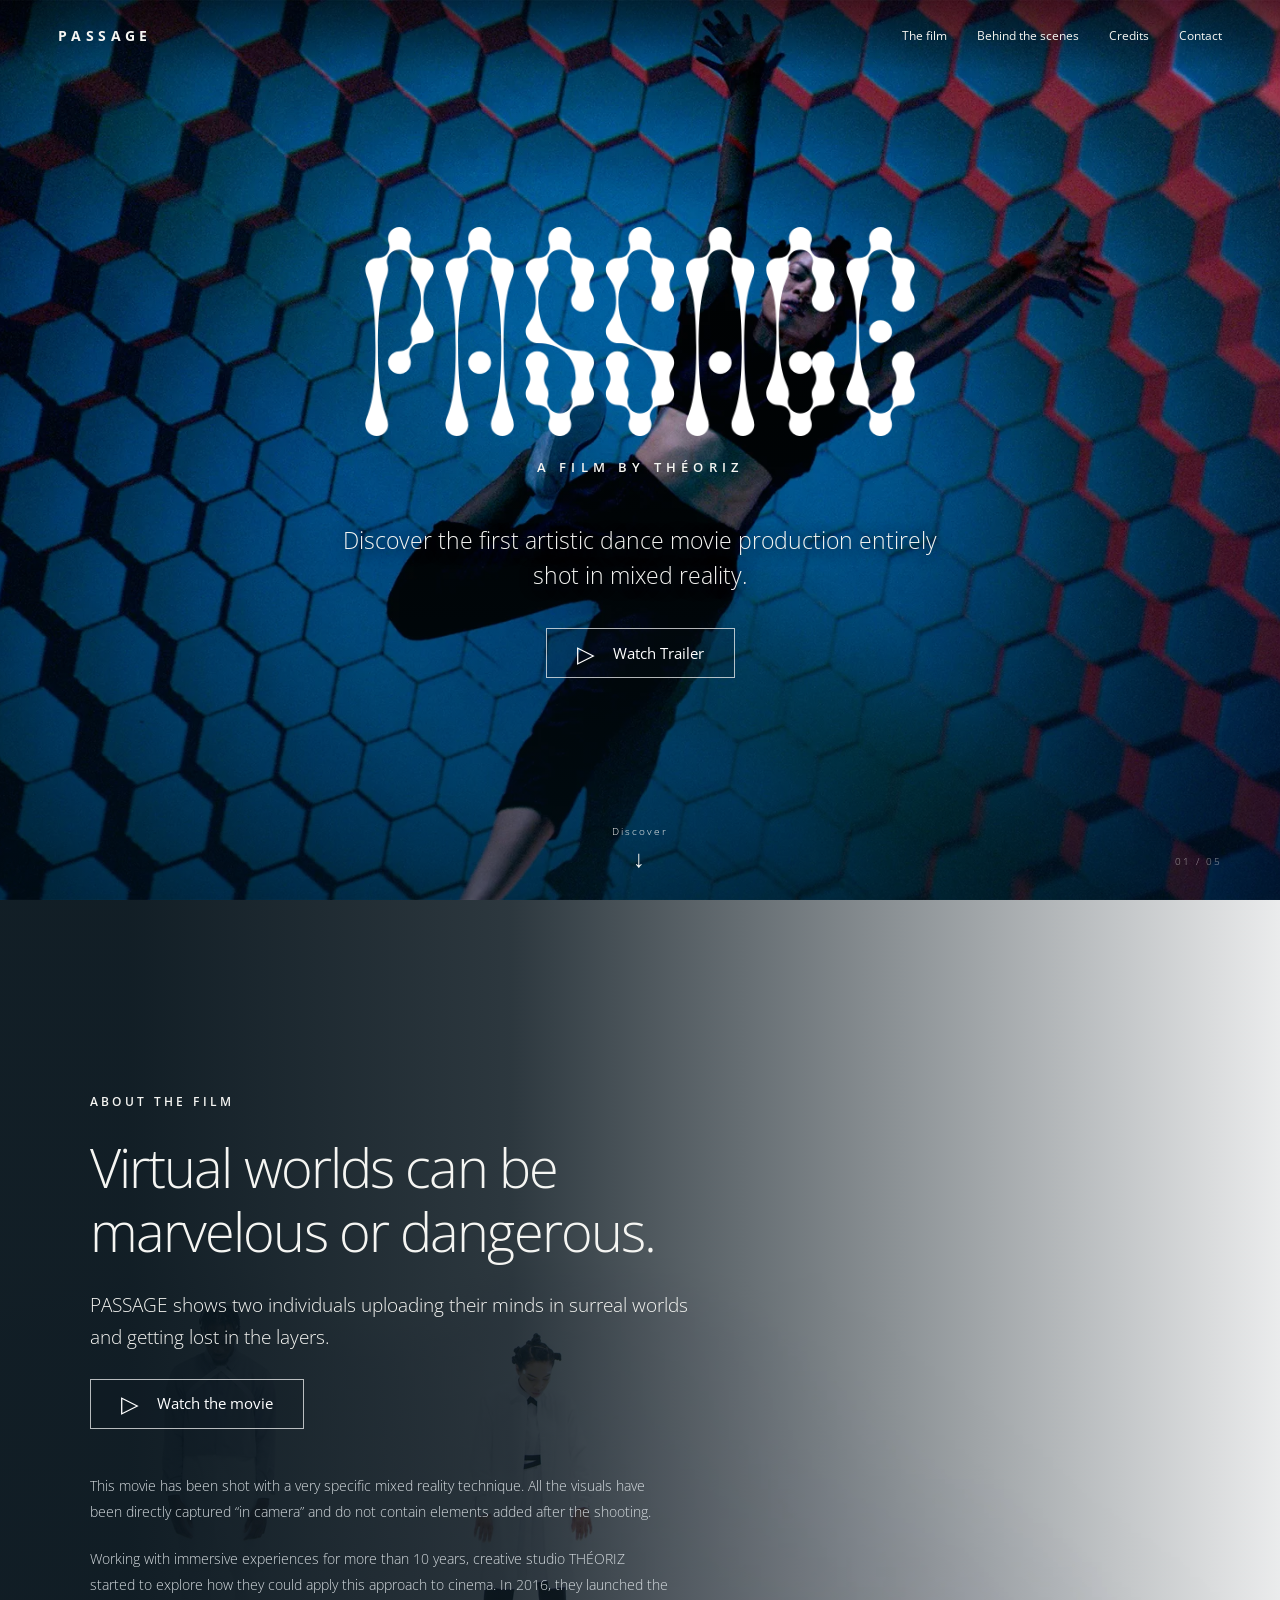
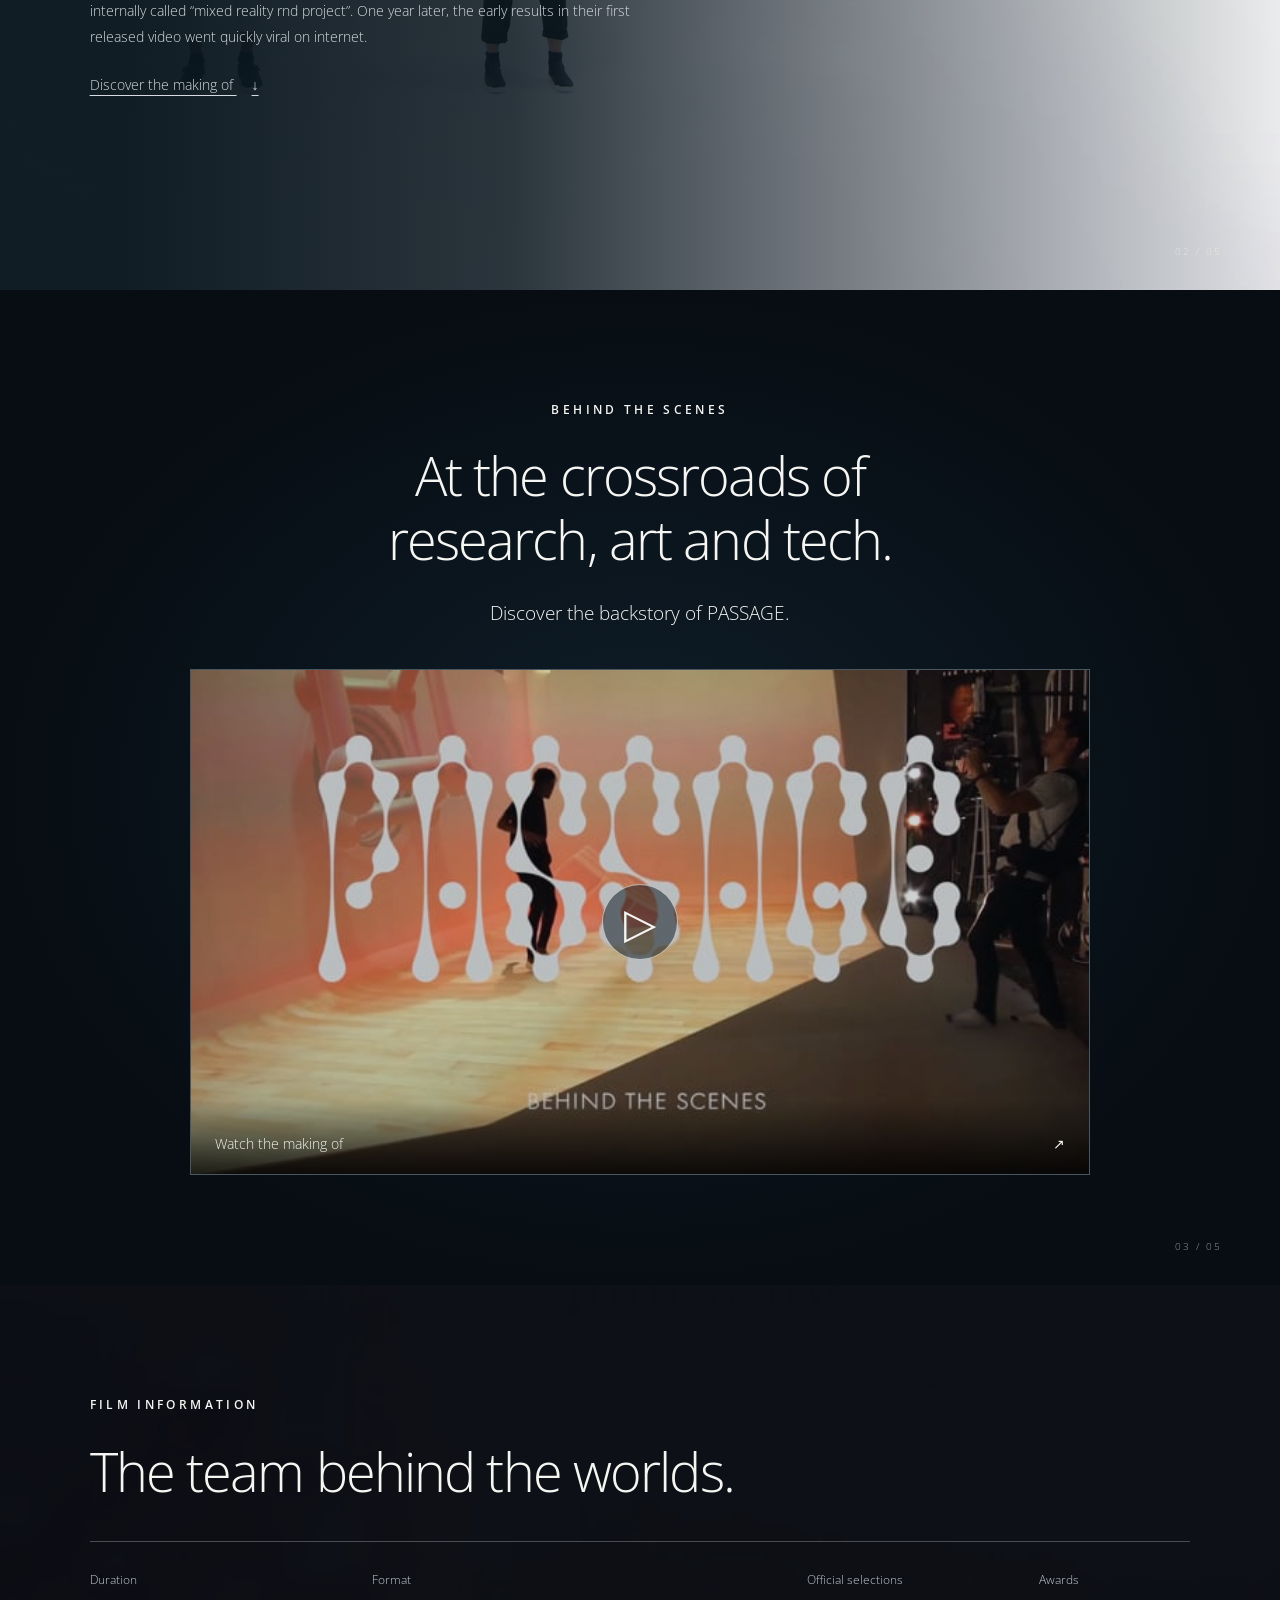
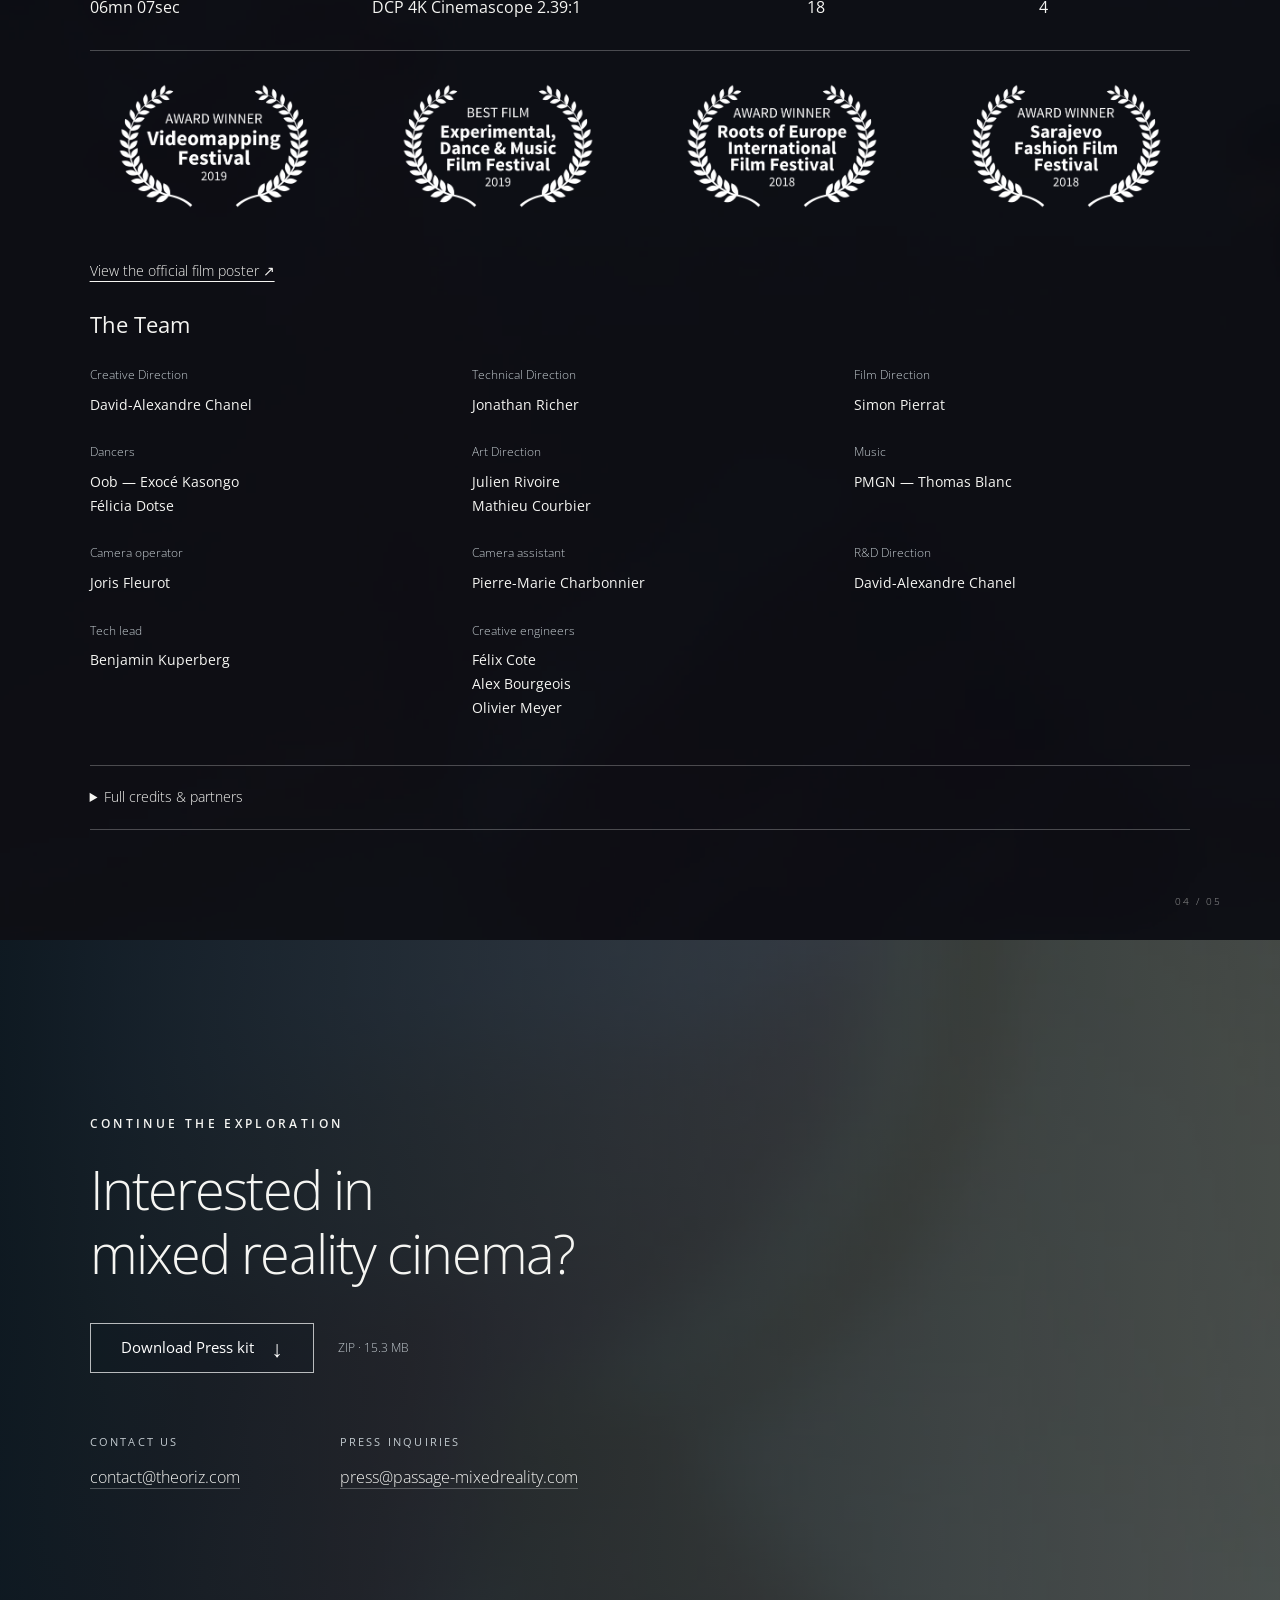
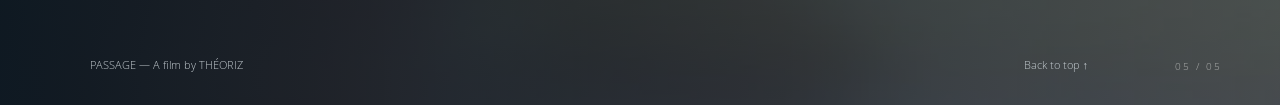
==== index.html @ 3a66253f "Migrate PASSAGE film website from WordPress to static GitHub Pages" ====
<!doctype html>
<html lang="en">
<head>
  <meta charset="utf-8">
  <meta name="viewport" content="width=device-width, initial-scale=1">
  <title>PASSAGE — The mixed reality short movie</title>
  <meta name="description" content="Discover PASSAGE, a dance short film by THÉORIZ Studio, entirely shot in mixed reality. Watch the film, trailer and making of.">
  <meta name="theme-color" content="#091a25">
  <link rel="canonical" href="https://lyptik.github.io/passage-mixedreality-movie/">
  <meta property="og:type" content="website">
  <meta property="og:title" content="PASSAGE — The mixed reality short movie">
  <meta property="og:description" content="Virtual worlds can be marvelous or dangerous. A film by THÉORIZ, entirely shot in mixed reality.">
  <meta property="og:url" content="https://lyptik.github.io/passage-mixedreality-movie/">
  <meta property="og:image" content="https://lyptik.github.io/passage-mixedreality-movie/assets/poster.webp">
  <meta name="twitter:card" content="summary_large_image">
  <link rel="icon" href="assets/favicon.png" type="image/png">
  <link rel="preload" as="image" href="assets/hero.webp" fetchpriority="high">
  <link rel="stylesheet" href="assets/fonts.css">
  <link rel="stylesheet" href="assets/site.css">
  <script src="assets/site.js" defer></script>
</head>
<body>
  <a class="skip-link" href="#about">Skip to content</a>
  <header class="site-header">
    <a class="wordmark" href="#home" aria-label="PASSAGE home">PASSAGE</a>
    <nav aria-label="Main navigation">
      <a href="#about">The film</a>
      <a href="#behind-the-scenes">Behind the scenes</a>
      <a href="#credits">Credits</a>
      <a href="#contact">Contact</a>
    </nav>
  </header>
  <main>
    <section id="home" class="scene hero" aria-labelledby="film-title">
      <img class="scene-image" src="assets/hero.webp" alt="Félicia Dotse dancing in a blue, hexagonal virtual world" width="2400" height="1019" fetchpriority="high">
      <div class="hero-content">
        <h1 id="film-title"><img class="film-logo" src="assets/logo.png" alt="PASSAGE" width="1182" height="450"></h1>
        <p class="eyebrow byline">A film by THÉORIZ</p>
        <p class="hero-intro">Discover the first artistic dance movie production entirely shot in mixed reality.</p>
        <a class="button" href="https://vimeo.com/266423627" data-video="266423627" data-video-title="PASSAGE — Official trailer"><span aria-hidden="true">▷</span> Watch Trailer</a>
      </div>
      <a class="scroll-cue" href="#about" aria-label="Discover the film"><span>Discover</span><span aria-hidden="true">↓</span></a>
      <span class="scene-number" aria-hidden="true">01 / 05</span>
    </section>

    <section id="about" class="scene about" aria-labelledby="about-title">
      <img class="scene-image" src="assets/about.webp" alt="Two dancers exploring a projected world" width="2400" height="1614" loading="lazy">
      <div class="section-content about-content">
        <p class="eyebrow">About the film</p>
        <h2 id="about-title">Virtual worlds can be<br>marvelous or dangerous.</h2>
        <p class="lead">PASSAGE shows two individuals uploading their minds in surreal worlds and getting lost in the layers.</p>
        <a class="button" href="home/passage-the-movie/"><span aria-hidden="true">▷</span> Watch the movie</a>
        <div class="about-copy">
          <p>This movie has been shot with a very specific mixed reality technique. All the visuals have been directly captured “in camera” and do not contain elements added after the shooting.</p>
          <p>Working with immersive experiences for more than 10 years, creative studio THÉORIZ started to explore how they could apply this approach to cinema. In 2016, they launched the internally called “mixed reality rnd project”. One year later, the early results in their first released video went quickly viral on internet.</p>
          <a class="text-link" href="#behind-the-scenes">Discover the making of <span aria-hidden="true">↓</span></a>
        </div>
      </div>
      <span class="scene-number" aria-hidden="true">02 / 05</span>
    </section>

    <section id="behind-the-scenes" class="scene making" aria-labelledby="making-title">
      <div class="section-content">
        <p class="eyebrow">Behind the scenes</p>
        <h2 id="making-title">At the crossroads of<br>research, art and tech.</h2>
        <p class="lead">Discover the backstory of PASSAGE.</p>
        <a class="video-poster" href="https://vimeo.com/244240335" data-video="244240335" data-video-title="PASSAGE — Behind the scenes" aria-label="Watch PASSAGE behind the scenes">
          <img src="assets/making-of.jpg" alt="On the set of PASSAGE, behind the scenes" width="640" height="360" loading="lazy">
          <span class="play-icon" aria-hidden="true">▷</span>
          <span class="poster-caption">Watch the making of <span aria-hidden="true">↗</span></span>
        </a>
      </div>
      <span class="scene-number" aria-hidden="true">03 / 05</span>
    </section>

    <section id="credits" class="scene credits" aria-labelledby="credits-title">
      <img class="scene-image" src="assets/credits.webp" alt="" width="2400" height="1019" loading="lazy">
      <div class="section-content">
        <p class="eyebrow">Film Information</p>
        <h2 id="credits-title">The team behind the worlds.</h2>
        <dl class="film-facts">
          <div><dt>Duration</dt><dd>06mn 07sec</dd></div>
          <div><dt>Format</dt><dd>DCP 4K Cinemascope 2.39:1</dd></div>
          <div><dt>Official selections</dt><dd>18</dd></div>
          <div><dt>Awards</dt><dd>4</dd></div>
        </dl>
        <div class="awards" aria-label="Festival awards">
          <img src="assets/award-videomapping.png" alt="Award winner — Video Mapping Festival 2019" width="300" height="160" loading="lazy">
          <img src="assets/award-experimental.png" alt="Best Film — Experimental Dance & Music Film Festival 2019" width="300" height="160" loading="lazy">
          <img src="assets/award-roots.png" alt="Award winner — Roots of Europe International Film Festival 2018" width="300" height="160" loading="lazy">
          <img src="assets/award-sarajevo.png" alt="Award winner — Sarajevo Fashion Film Festival 2018" width="300" height="160" loading="lazy">
        </div>
        <p><a class="text-link" href="assets/poster.webp">View the official film poster ↗</a></p>
        <h3>The Team</h3>
        <dl class="team-grid">
          <div><dt>Creative Direction</dt><dd>David-Alexandre Chanel</dd></div>
          <div><dt>Technical Direction</dt><dd>Jonathan Richer</dd></div>
          <div><dt>Film Direction</dt><dd>Simon Pierrat</dd></div>
          <div><dt>Dancers</dt><dd>Oob — Exocé Kasongo<br>Félicia Dotse</dd></div>
          <div><dt>Art Direction</dt><dd>Julien Rivoire<br>Mathieu Courbier</dd></div>
          <div><dt>Music</dt><dd>PMGN — Thomas Blanc</dd></div>
          <div><dt>Camera operator</dt><dd>Joris Fleurot</dd></div>
          <div><dt>Camera assistant</dt><dd>Pierre-Marie Charbonnier</dd></div>
          <div><dt>R&amp;D Direction</dt><dd>David-Alexandre Chanel</dd></div>
          <div><dt>Tech lead</dt><dd>Benjamin Kuperberg</dd></div>
          <div><dt>Creative engineers</dt><dd>Félix Cote<br>Alex Bourgeois<br>Olivier Meyer</dd></div>
        </dl>
        <details class="full-credits">
          <summary>Full credits &amp; partners</summary>
          <p>Lighting by Rodolphe Martin / Stylism by Mathieu Courbier / Makeup by Aude Jeanneau / Editing by Simon Pierrat / Color grading by Baptiste Noyé.</p>
          <p>Thanks to Gwendoline Jacquemin, Maëva Moreau, Juliette Planche, Camille Roy, Denis Kuperberg, Fabrice Bounin, Paul Pagès, Julien Dragon, Alban Delacourt, Yoshi, Yves Richer, Sophie Rossi, Arnaud Douchet, Dominique Lassarat, Tom Duchêne, Baptise Moizard, Pôle Pixel.</p>
          <p>This video was shot using a new mixed reality technology developed by THEORIZ Studio. Shot in Studio Pagès. Video equipment provided by Compose it Prod. Crane provided by Locacine. Lighting equipment provided by Fa musique and Transpalux. Beamers provided by Panasonic, Alabama-media and Les grands Ateliers. Computers, performer tracking technology and beamers provided by THEORIZ Studio.</p>
          <p>Partners: Fa Musique, Transpalux, Panasonic, Alabama-media, Studio Pagès, Lumières &amp; associé, Locaciné, Les grands Ateliers, Compose it Prod, Lumières numériques, THEORIZ Studio, CNC-RIAM.</p>
        </details>
      </div>
      <span class="scene-number" aria-hidden="true">04 / 05</span>
    </section>

    <section id="contact" class="scene contact" aria-labelledby="contact-title">
      <img class="scene-image" src="assets/contact.webp" alt="" width="993" height="420" loading="lazy">
      <div class="section-content">
        <p class="eyebrow">Continue the exploration</p>
        <h2 id="contact-title">Interested in<br>mixed reality cinema?</h2>
        <div class="contact-actions">
          <a class="button" href="wp-content/uploads/2020/05/Kit_press.zip" download>Download Press kit <span aria-hidden="true">↓</span></a>
          <span class="download-note">ZIP · 15.3 MB</span>
        </div>
        <div class="contact-grid">
          <div><h3>Contact us</h3><a href="mailto:contact@theoriz.com">contact@theoriz.com</a></div>
          <div><h3>Press inquiries</h3><a href="mailto:press@passage-mixedreality.com">press@passage-mixedreality.com</a></div>
        </div>
      </div>
      <footer><span>PASSAGE — A film by THÉORIZ</span><a href="#home">Back to top ↑</a></footer>
      <span class="scene-number" aria-hidden="true">05 / 05</span>
    </section>
  </main>
  <dialog class="video-dialog" aria-labelledby="video-title">
    <div class="dialog-top"><h2 id="video-title">PASSAGE</h2><button class="close-video" type="button" aria-label="Close video">Close <span aria-hidden="true">×</span></button></div>
    <div class="video-frame"></div>
    <p class="video-fallback">Playback unavailable? <a href="https://vimeo.com/266423627" target="_blank" rel="noopener">Watch on Vimeo ↗</a></p>
  </dialog>
</body>
</html>
---- assets/fonts.css ----
@font-face {
  font-family: 'Open Sans';
  font-style: normal;
  font-weight: 300;
  font-stretch: normal;
  font-display: swap;
  src: url(open-sans-300.ttf) format('truetype');
}
@font-face {
  font-family: 'Open Sans';
  font-style: normal;
  font-weight: 400;
  font-stretch: normal;
  font-display: swap;
  src: url(open-sans-400.ttf) format('truetype');
}
@font-face {
  font-family: 'Open Sans';
  font-style: normal;
  font-weight: 600;
  font-stretch: normal;
  font-display: swap;
  src: url(open-sans-600.ttf) format('truetype');
}
@font-face {
  font-family: 'Open Sans';
  font-style: normal;
  font-weight: 700;
  font-stretch: normal;
  font-display: swap;
  src: url(open-sans-700.ttf) format('truetype');
}
---- assets/site.css ----
:root{color-scheme:dark;--ink:#f5f5f2;--muted:#c3cbd0;--night:#09131b;--line:rgba(255,255,255,.25)}
*{box-sizing:border-box}html{scroll-behavior:smooth;scroll-padding-top:80px}body{margin:0;background:var(--night);color:var(--ink);font-family:'Open Sans',Arial,sans-serif;font-weight:300;line-height:1.7}a{color:inherit;text-underline-offset:5px}button{font:inherit}a,button,summary{-webkit-tap-highlight-color:transparent}a:focus-visible,button:focus-visible,summary:focus-visible{outline:3px solid #90d6ff;outline-offset:6px}.skip-link{position:fixed;top:12px;left:12px;z-index:100;transform:translateY(-160%);background:white;color:#09131b;padding:10px 20px}.skip-link:focus{transform:translateY(0)}
.site-header{position:absolute;z-index:10;top:0;left:0;right:0;display:flex;justify-content:space-between;align-items:center;padding:24px 4.5%;gap:24px;background:linear-gradient(#0007,transparent)}.wordmark{font-size:14px;font-weight:700;letter-spacing:.32em;text-decoration:none}.site-header nav{display:flex;gap:30px;align-items:center}.site-header nav a{font-size:12px;text-decoration:none;font-weight:400}.site-header nav a:hover{text-decoration:underline}
.scene{position:relative;isolation:isolate;min-height:100svh;display:flex;align-items:center;padding:110px 7vw;overflow:hidden}.scene-image{position:absolute;inset:0;width:100%;height:100%;object-fit:cover;z-index:-2}.scene::before{content:'';position:absolute;inset:0;background:linear-gradient(90deg,#06131de6,#07162155);z-index:-1}.section-content{width:min(1200px,100%);margin:auto}.eyebrow{font-size:12px;font-weight:600;text-transform:uppercase;letter-spacing:.28em;margin:0 0 24px}.scene-number{position:absolute;bottom:30px;right:4.5%;font-size:10px;letter-spacing:.2em;opacity:.6}h1,h2,h3,p{margin-top:0}h2{font-size:clamp(32px,4.2vw,62px);font-weight:300;line-height:1.18;letter-spacing:-.035em;margin-bottom:26px}h3{font-weight:400;font-size:22px}p{margin-bottom:22px}.lead{font-size:clamp(17px,1.5vw,21px);max-width:620px;line-height:1.65}.button{display:inline-flex;align-items:center;justify-content:center;gap:18px;min-height:50px;padding:10px 30px;border:1px solid #ffffffb3;color:white;text-decoration:none;font-size:15px;font-weight:400;background:#06131d30;transition:background .2s,color .2s}.button:hover{background:#f5f5f2;color:#09131b}.button span{font-size:23px;line-height:1}.text-link{font-size:14px}.text-link span{margin-left:15px}
.hero{justify-content:center;text-align:center;padding-top:135px;padding-bottom:130px;min-height:100svh}.hero::before{background:linear-gradient(180deg,#00131d10 20%,#00131d30 55%,#00131d95)}.hero .scene-image{object-position:center}.hero-content{width:min(780px,100%);padding-top:0}.hero h1{margin:0 0 20px;line-height:1}.film-logo{display:block;width:min(550px,85%);height:auto;margin:auto}.byline{font-size:13px;letter-spacing:.4em;margin-bottom:45px}.hero-intro{font-size:clamp(18px,1.8vw,24px);font-weight:300;line-height:1.5;max-width:640px;margin:0 auto 36px;text-shadow:0 2px 15px #00131d}.scroll-cue{position:absolute;bottom:24px;left:50%;transform:translateX(-50%);display:grid;text-align:center;text-decoration:none;font-size:10px;letter-spacing:.2em}.scroll-cue span:last-child{font-size:24px;line-height:1.5}
.about{min-height:110svh}.about .scene-image{object-position:65% center}.about::before{background:linear-gradient(90deg,#08151df5 10%,#08151dd9 40%,#08151d15 100%)}.about-content{padding-right:40%}.about .lead{margin-bottom:26px}.about-copy{margin-top:44px;font-size:14px;line-height:1.85;color:#d6dce0}.about-copy p{max-width:580px}
.making{background:#070d13;text-align:center}.making::before{background:radial-gradient(ellipse at 50% 50%,#18304277,transparent 70%)}.making .lead{margin-left:auto;margin-right:auto}.video-poster{display:block;position:relative;margin:40px auto 0;width:min(900px,100%);aspect-ratio:16/9;border:1px solid var(--line);text-decoration:none;background:#0e1e2a}.video-poster>img{width:100%;height:100%;object-fit:cover;display:block;opacity:.8;transition:opacity .25s}.video-poster:hover>img{opacity:1}.play-icon{position:absolute;left:50%;top:50%;transform:translate(-50%,-50%);border:1px solid #fff9;border-radius:50%;height:76px;width:76px;display:grid;place-items:center;font-size:42px;background:#06131d80;line-height:1}.poster-caption{position:absolute;bottom:0;left:0;right:0;display:flex;justify-content:space-between;gap:20px;padding:32px 24px 18px;font-size:14px;background:linear-gradient(transparent,#000c)}
.credits::before{background:#060c13e6}.credits .scene-image{object-position:70% center}.film-facts{display:grid;grid-template-columns:1fr 1.6fr .8fr .6fr;gap:30px;padding:28px 0;border-block:1px solid var(--line);margin:38px 0 22px}dt{font-size:12px;color:var(--muted);font-weight:300}dd{margin:4px 0 0;font-size:16px;font-weight:400}.awards{display:grid;grid-template-columns:repeat(4,1fr);gap:35px;align-items:center;margin:30px 0 46px}.awards img{width:100%;height:auto;aspect-ratio:300/160;object-fit:contain;max-height:130px}.team-grid{display:grid;grid-template-columns:repeat(3,1fr);gap:26px 46px;margin-bottom:46px}.team-grid dt{margin-bottom:7px}.team-grid dd{font-size:14px}.full-credits{border-block:1px solid var(--line);padding:18px 0;font-size:13px;color:#c3cbd0;line-height:1.9}.full-credits summary{cursor:pointer;color:var(--ink);font-size:14px}.full-credits p:first-of-type{margin-top:24px}.full-credits p:last-child{margin-bottom:5px}
.contact{min-height:85svh;padding-bottom:150px}.contact .scene-image{filter:brightness(.65);object-position:center}.contact::before{background:linear-gradient(90deg,#07131df0,#07131d70)}.contact-actions{display:flex;align-items:center;gap:24px;margin:38px 0 60px}.download-note{font-size:12px;color:var(--muted)}.contact-grid{display:flex;flex-wrap:wrap;gap:36px 100px}.contact-grid h3{font-size:11px;letter-spacing:.2em;text-transform:uppercase;color:var(--muted);margin-bottom:12px}.contact-grid a{font-size:16px;text-decoration:none;border-bottom:1px solid var(--line);overflow-wrap:anywhere}.contact-grid a:hover{border-color:white}footer{position:absolute;bottom:30px;left:7vw;right:15vw;display:flex;justify-content:space-between;gap:24px;font-size:11px;color:var(--muted)}footer a{text-decoration:none}
.video-dialog{padding:18px 24px;width:min(1140px,96vw);max-height:95svh;background:#080e14;border:1px solid #ffffff40;color:var(--ink);box-shadow:0 25px 100px #000c}.video-dialog::backdrop{background:#000e}.dialog-top{display:flex;justify-content:space-between;align-items:center;gap:20px;margin-bottom:14px}.dialog-top h2{font-size:14px;letter-spacing:0;line-height:1.6;margin:0}.close-video{background:transparent;color:white;border:0;cursor:pointer;padding:6px;font-size:13px;white-space:nowrap}.close-video span{font-size:24px;vertical-align:middle;margin-left:8px}.video-frame{aspect-ratio:16/9;background:#000}.video-frame iframe{border:0;display:block;width:100%;height:100%}.video-fallback{font-size:12px;margin:15px 0 4px;color:var(--muted)}
.film-page{min-height:100svh}.film-page .site-header{position:relative;background:none;border-bottom:1px solid var(--line)}.movie-main{padding:60px 5vw;max-width:1400px;margin:auto}.movie-main h1{font-size:clamp(32px,4vw,56px);font-weight:300;line-height:1.2}.movie-main .lead{max-width:700px}.movie-player{position:relative;width:100%;aspect-ratio:2.39;background:#000;margin:36px 0 20px;overflow:hidden}.movie-player>img{width:100%;height:100%;object-fit:cover;opacity:.55}.movie-player>a{position:absolute;inset:0;display:flex;align-items:center;justify-content:center;gap:14px;text-decoration:none;font-size:18px;background:#0002;text-shadow:0 2px 10px black}.movie-player>a span{font-size:40px}.movie-player iframe{position:absolute;inset:0;width:100%;height:100%;border:0}.movie-meta{display:flex;gap:24px;flex-wrap:wrap;font-size:13px;color:var(--muted)}.film-page footer{position:static;padding:20px 5vw 30px;max-width:1400px;margin:auto}
@media(min-width:1700px){.hero-content{transform:translateY(-15px)}.hero-intro{margin-top:60px}.byline{margin-bottom:55px}}
@media(max-width:900px){.site-header{padding:22px 5%;gap:12px}.site-header nav{gap:18px}.site-header nav a{font-size:11px}.about-content{padding-right:20%}.about::before{background:linear-gradient(90deg,#08151df5,#08151dc9 60%,#08151d40)}.team-grid{grid-template-columns:repeat(2,1fr)}.film-facts{grid-template-columns:1fr 1fr}.awards{gap:16px}.contact-grid{gap:30px 65px}}
@media(max-width:600px){html{scroll-padding-top:20px}.site-header{flex-wrap:wrap;justify-content:center;padding:20px 16px}.wordmark{font-size:12px}.site-header nav{width:100%;justify-content:center;gap:16px}.site-header nav a{font-size:10px}.scene{padding:85px 25px;min-height:auto}.hero{min-height:100svh;padding-top:160px;padding-bottom:140px}.hero .scene-image{object-position:50% center}.hero-content{padding:0}.film-logo{width:100%;max-width:340px}.hero h1{margin-bottom:24px}.byline{font-size:10px;letter-spacing:.3em;margin-bottom:65px}.hero-intro{font-size:18px;margin-bottom:36px}.hero::before{background:linear-gradient(#00131d15,#00131d33 45%,#00131d9c)}.eyebrow{font-size:10px;letter-spacing:.2em;margin-bottom:20px}h2{font-size:36px}.lead{font-size:17px}.about-content{padding:0}.about::before{background:#08151dcb}.about .scene-image{object-position:60% center}.about-copy{font-size:14px;margin-top:36px}.button{font-size:14px;padding:11px 24px;min-height:50px}.scene-number{font-size:9px;bottom:22px;right:25px}.making{padding-inline:20px}.making h2{font-size:32px}.video-poster{margin-top:30px}.play-icon{width:54px;height:54px;font-size:32px}.poster-caption{font-size:11px;padding:20px 14px 12px}.credits{padding-top:75px}.credits h2{font-size:35px}.film-facts{gap:22px 18px;padding:25px 0;margin-top:30px}dt{font-size:11px}dd{font-size:14px}.awards{grid-template-columns:repeat(2,1fr);gap:12px 22px;margin-bottom:34px}.team-grid{grid-template-columns:1fr 1fr;gap:24px 20px}.team-grid dd{font-size:12px}.team-grid dt{font-size:10px}.full-credits{font-size:12px}.contact{padding-top:85px;padding-bottom:180px;min-height:90svh}.contact h2{font-size:35px}.contact-actions{display:grid;gap:10px;margin:32px 0 45px;justify-items:start}.contact-grid{display:grid;gap:25px}.contact-grid a{font-size:14px}footer{left:25px;right:25px;bottom:55px;display:grid;gap:10px;font-size:10px}.video-dialog{padding:12px;width:96vw}.dialog-top h2{font-size:12px}.video-fallback{font-size:11px}.movie-main{padding:45px 22px}.movie-player{aspect-ratio:16/9;margin-top:26px}.movie-meta{gap:8px 20px}.film-page .site-header{padding:20px}.film-page footer{padding:15px 22px 30px}.movie-player>a{font-size:15px}}
@media(prefers-reduced-motion:reduce){html{scroll-behavior:auto}*,*::before,*::after{transition:none!important}}
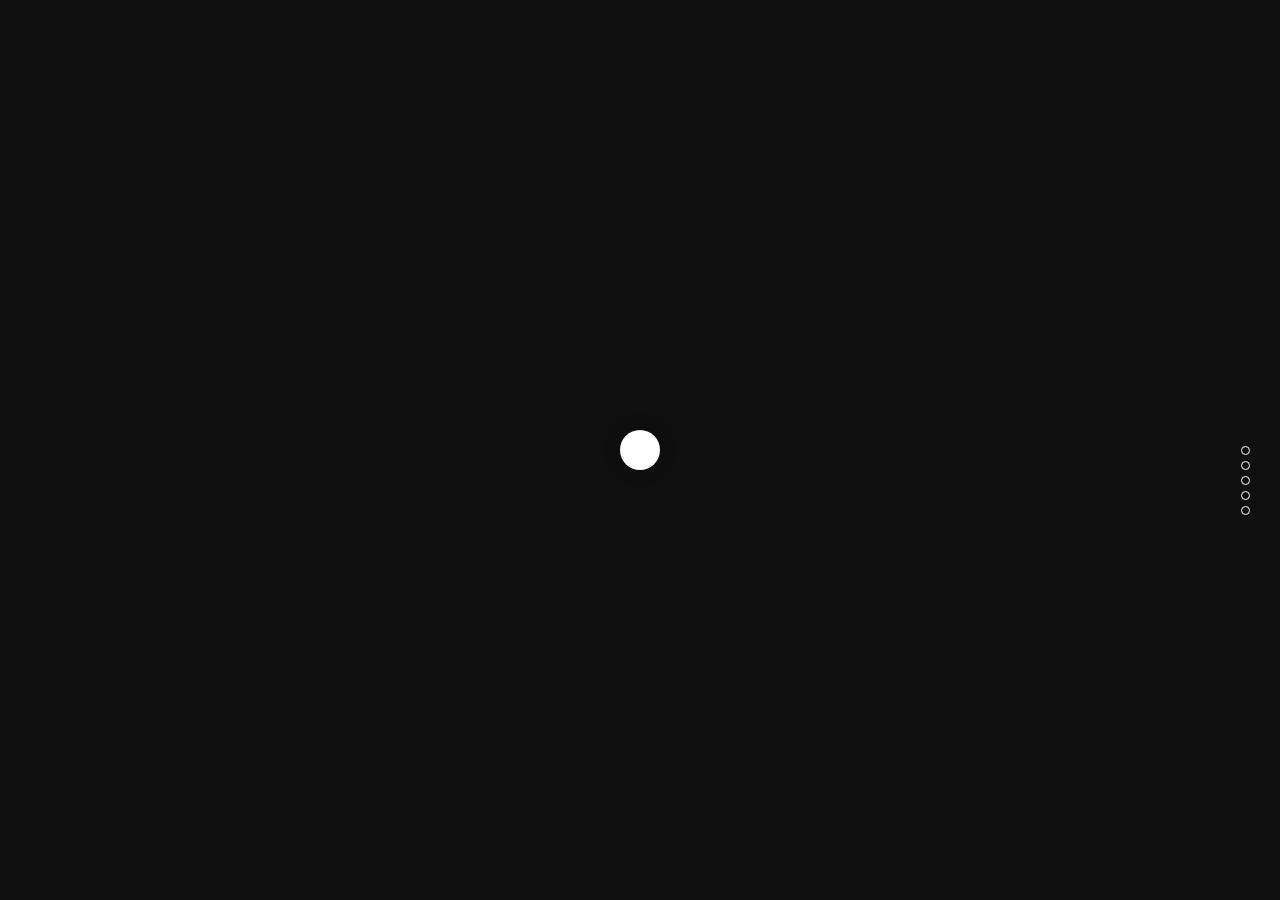
==== commit 446f107c: "Restore original slideshow layout, typography and animations" ====
--- a/index.html
+++ b/index.html
@@ -1,143 +1,1706 @@
 <!doctype html>
-<html lang="en">
-<head>
-  <meta charset="utf-8">
-  <meta name="viewport" content="width=device-width, initial-scale=1">
-  <title>PASSAGE — The mixed reality short movie</title>
-  <meta name="description" content="Discover PASSAGE, a dance short film by THÉORIZ Studio, entirely shot in mixed reality. Watch the film, trailer and making of.">
-  <meta name="theme-color" content="#091a25">
-  <link rel="canonical" href="https://lyptik.github.io/passage-mixedreality-movie/">
-  <meta property="og:type" content="website">
-  <meta property="og:title" content="PASSAGE — The mixed reality short movie">
-  <meta property="og:description" content="Virtual worlds can be marvelous or dangerous. A film by THÉORIZ, entirely shot in mixed reality.">
-  <meta property="og:url" content="https://lyptik.github.io/passage-mixedreality-movie/">
-  <meta property="og:image" content="https://lyptik.github.io/passage-mixedreality-movie/assets/poster.webp">
-  <meta name="twitter:card" content="summary_large_image">
-  <link rel="icon" href="assets/favicon.png" type="image/png">
-  <link rel="preload" as="image" href="assets/hero.webp" fetchpriority="high">
-  <link rel="stylesheet" href="assets/fonts.css">
-  <link rel="stylesheet" href="assets/site.css">
-  <script src="assets/site.js" defer></script>
-</head>
-<body>
-  <a class="skip-link" href="#about">Skip to content</a>
-  <header class="site-header">
-    <a class="wordmark" href="#home" aria-label="PASSAGE home">PASSAGE</a>
-    <nav aria-label="Main navigation">
-      <a href="#about">The film</a>
-      <a href="#behind-the-scenes">Behind the scenes</a>
-      <a href="#credits">Credits</a>
-      <a href="#contact">Contact</a>
-    </nav>
-  </header>
-  <main>
-    <section id="home" class="scene hero" aria-labelledby="film-title">
-      <img class="scene-image" src="assets/hero.webp" alt="Félicia Dotse dancing in a blue, hexagonal virtual world" width="2400" height="1019" fetchpriority="high">
-      <div class="hero-content">
-        <h1 id="film-title"><img class="film-logo" src="assets/logo.png" alt="PASSAGE" width="1182" height="450"></h1>
-        <p class="eyebrow byline">A film by THÉORIZ</p>
-        <p class="hero-intro">Discover the first artistic dance movie production entirely shot in mixed reality.</p>
-        <a class="button" href="https://vimeo.com/266423627" data-video="266423627" data-video-title="PASSAGE — Official trailer"><span aria-hidden="true">▷</span> Watch Trailer</a>
-      </div>
-      <a class="scroll-cue" href="#about" aria-label="Discover the film"><span>Discover</span><span aria-hidden="true">↓</span></a>
-      <span class="scene-number" aria-hidden="true">01 / 05</span>
-    </section>
-
-    <section id="about" class="scene about" aria-labelledby="about-title">
-      <img class="scene-image" src="assets/about.webp" alt="Two dancers exploring a projected world" width="2400" height="1614" loading="lazy">
-      <div class="section-content about-content">
-        <p class="eyebrow">About the film</p>
-        <h2 id="about-title">Virtual worlds can be<br>marvelous or dangerous.</h2>
-        <p class="lead">PASSAGE shows two individuals uploading their minds in surreal worlds and getting lost in the layers.</p>
-        <a class="button" href="home/passage-the-movie/"><span aria-hidden="true">▷</span> Watch the movie</a>
-        <div class="about-copy">
-          <p>This movie has been shot with a very specific mixed reality technique. All the visuals have been directly captured “in camera” and do not contain elements added after the shooting.</p>
-          <p>Working with immersive experiences for more than 10 years, creative studio THÉORIZ started to explore how they could apply this approach to cinema. In 2016, they launched the internally called “mixed reality rnd project”. One year later, the early results in their first released video went quickly viral on internet.</p>
-          <a class="text-link" href="#behind-the-scenes">Discover the making of <span aria-hidden="true">↓</span></a>
-        </div>
-      </div>
-      <span class="scene-number" aria-hidden="true">02 / 05</span>
-    </section>
-
-    <section id="behind-the-scenes" class="scene making" aria-labelledby="making-title">
-      <div class="section-content">
-        <p class="eyebrow">Behind the scenes</p>
-        <h2 id="making-title">At the crossroads of<br>research, art and tech.</h2>
-        <p class="lead">Discover the backstory of PASSAGE.</p>
-        <a class="video-poster" href="https://vimeo.com/244240335" data-video="244240335" data-video-title="PASSAGE — Behind the scenes" aria-label="Watch PASSAGE behind the scenes">
-          <img src="assets/making-of.jpg" alt="On the set of PASSAGE, behind the scenes" width="640" height="360" loading="lazy">
-          <span class="play-icon" aria-hidden="true">▷</span>
-          <span class="poster-caption">Watch the making of <span aria-hidden="true">↗</span></span>
-        </a>
-      </div>
-      <span class="scene-number" aria-hidden="true">03 / 05</span>
-    </section>
-
-    <section id="credits" class="scene credits" aria-labelledby="credits-title">
-      <img class="scene-image" src="assets/credits.webp" alt="" width="2400" height="1019" loading="lazy">
-      <div class="section-content">
-        <p class="eyebrow">Film Information</p>
-        <h2 id="credits-title">The team behind the worlds.</h2>
-        <dl class="film-facts">
-          <div><dt>Duration</dt><dd>06mn 07sec</dd></div>
-          <div><dt>Format</dt><dd>DCP 4K Cinemascope 2.39:1</dd></div>
-          <div><dt>Official selections</dt><dd>18</dd></div>
-          <div><dt>Awards</dt><dd>4</dd></div>
-        </dl>
-        <div class="awards" aria-label="Festival awards">
-          <img src="assets/award-videomapping.png" alt="Award winner — Video Mapping Festival 2019" width="300" height="160" loading="lazy">
-          <img src="assets/award-experimental.png" alt="Best Film — Experimental Dance & Music Film Festival 2019" width="300" height="160" loading="lazy">
-          <img src="assets/award-roots.png" alt="Award winner — Roots of Europe International Film Festival 2018" width="300" height="160" loading="lazy">
-          <img src="assets/award-sarajevo.png" alt="Award winner — Sarajevo Fashion Film Festival 2018" width="300" height="160" loading="lazy">
-        </div>
-        <p><a class="text-link" href="assets/poster.webp">View the official film poster ↗</a></p>
-        <h3>The Team</h3>
-        <dl class="team-grid">
-          <div><dt>Creative Direction</dt><dd>David-Alexandre Chanel</dd></div>
-          <div><dt>Technical Direction</dt><dd>Jonathan Richer</dd></div>
-          <div><dt>Film Direction</dt><dd>Simon Pierrat</dd></div>
-          <div><dt>Dancers</dt><dd>Oob — Exocé Kasongo<br>Félicia Dotse</dd></div>
-          <div><dt>Art Direction</dt><dd>Julien Rivoire<br>Mathieu Courbier</dd></div>
-          <div><dt>Music</dt><dd>PMGN — Thomas Blanc</dd></div>
-          <div><dt>Camera operator</dt><dd>Joris Fleurot</dd></div>
-          <div><dt>Camera assistant</dt><dd>Pierre-Marie Charbonnier</dd></div>
-          <div><dt>R&amp;D Direction</dt><dd>David-Alexandre Chanel</dd></div>
-          <div><dt>Tech lead</dt><dd>Benjamin Kuperberg</dd></div>
-          <div><dt>Creative engineers</dt><dd>Félix Cote<br>Alex Bourgeois<br>Olivier Meyer</dd></div>
-        </dl>
-        <details class="full-credits">
-          <summary>Full credits &amp; partners</summary>
-          <p>Lighting by Rodolphe Martin / Stylism by Mathieu Courbier / Makeup by Aude Jeanneau / Editing by Simon Pierrat / Color grading by Baptiste Noyé.</p>
-          <p>Thanks to Gwendoline Jacquemin, Maëva Moreau, Juliette Planche, Camille Roy, Denis Kuperberg, Fabrice Bounin, Paul Pagès, Julien Dragon, Alban Delacourt, Yoshi, Yves Richer, Sophie Rossi, Arnaud Douchet, Dominique Lassarat, Tom Duchêne, Baptise Moizard, Pôle Pixel.</p>
-          <p>This video was shot using a new mixed reality technology developed by THEORIZ Studio. Shot in Studio Pagès. Video equipment provided by Compose it Prod. Crane provided by Locacine. Lighting equipment provided by Fa musique and Transpalux. Beamers provided by Panasonic, Alabama-media and Les grands Ateliers. Computers, performer tracking technology and beamers provided by THEORIZ Studio.</p>
-          <p>Partners: Fa Musique, Transpalux, Panasonic, Alabama-media, Studio Pagès, Lumières &amp; associé, Locaciné, Les grands Ateliers, Compose it Prod, Lumières numériques, THEORIZ Studio, CNC-RIAM.</p>
-        </details>
-      </div>
-      <span class="scene-number" aria-hidden="true">04 / 05</span>
-    </section>
-
-    <section id="contact" class="scene contact" aria-labelledby="contact-title">
-      <img class="scene-image" src="assets/contact.webp" alt="" width="993" height="420" loading="lazy">
-      <div class="section-content">
-        <p class="eyebrow">Continue the exploration</p>
-        <h2 id="contact-title">Interested in<br>mixed reality cinema?</h2>
-        <div class="contact-actions">
-          <a class="button" href="wp-content/uploads/2020/05/Kit_press.zip" download>Download Press kit <span aria-hidden="true">↓</span></a>
-          <span class="download-note">ZIP · 15.3 MB</span>
-        </div>
-        <div class="contact-grid">
-          <div><h3>Contact us</h3><a href="mailto:contact@theoriz.com">contact@theoriz.com</a></div>
-          <div><h3>Press inquiries</h3><a href="mailto:press@passage-mixedreality.com">press@passage-mixedreality.com</a></div>
-        </div>
-      </div>
-      <footer><span>PASSAGE — A film by THÉORIZ</span><a href="#home">Back to top ↑</a></footer>
-      <span class="scene-number" aria-hidden="true">05 / 05</span>
-    </section>
-  </main>
-  <dialog class="video-dialog" aria-labelledby="video-title">
-    <div class="dialog-top"><h2 id="video-title">PASSAGE</h2><button class="close-video" type="button" aria-label="Close video">Close <span aria-hidden="true">×</span></button></div>
-    <div class="video-frame"></div>
-    <p class="video-fallback">Playback unavailable? <a href="https://vimeo.com/266423627" target="_blank" rel="noopener">Watch on Vimeo ↗</a></p>
-  </dialog>
-</body>
-</html>
+<html lang="en"><head>
+<meta charset="utf-8"><meta name="viewport" content="width=device-width, initial-scale=1">
+<title>PASSAGE — The mixed reality short movie</title>
+<meta name="description" content="Discover PASSAGE, a dance short film by THÉORIZ Studio, entirely shot in mixed reality. Watch the film, trailer and making of.">
+<meta name="theme-color" content="#0f0f0f">
+<link rel="canonical" href="https://lyptik.github.io/passage-mixedreality-movie/">
+<meta property="og:title" content="PASSAGE — The mixed reality short movie"><meta property="og:type" content="website">
+<meta property="og:url" content="https://lyptik.github.io/passage-mixedreality-movie/">
+<meta property="og:image" content="https://lyptik.github.io/passage-mixedreality-movie/assets/poster.webp">
+<meta property="og:description" content="Virtual worlds can be marvelous or dangerous. A film by THÉORIZ.">
+<meta name="twitter:card" content="summary_large_image">
+<link rel="icon" href="assets/favicon.png" type="image/png">
+<link rel="stylesheet" href="assets/fonts.css">
+<link rel="stylesheet" href="assets/original/css/theme.css">
+<link rel="stylesheet" href="assets/original/css/settings.css">
+<link rel="stylesheet" href="assets/original/css/font-awesome.css">
+<link rel="stylesheet" href="assets/original/css/static.css">
+<style id="rs-plugin-settings-inline-css"></style>
+<script src="assets/original/js/jquery.min.js"></script>
+<script src="assets/original/js/jquery.themepunch.tools.min.js"></script>
+<script src="assets/original/js/jquery.themepunch.revolution.min.js"></script>
+<script src="assets/original/js/prepare.js"></script>
+</head><body class="passage-slideshow">
+<h1 class="screen-reader-text">PASSAGE — The mixed reality short movie</h1>
+<a class="accessible-link" href="accessible/">Read all film information without animations</a>
+<noscript><p class="no-script-message">This presentation uses JavaScript for its animations. <a href="accessible/">Read the film information, watch the videos and download the press kit here.</a></p></noscript>
+<div id="rev_slider_10_1_wrapper" class="rev_slider_wrapper fullscreen-container" data-source="gallery" style="background:#0f0f0f;padding:0px;">
+<!-- START REVOLUTION SLIDER 5.4.8.3 fullscreen mode -->
+	<div id="rev_slider_10_1" class="rev_slider fullscreenbanner" style="display:none;" data-version="5.4.8.3">
+<ul>	<!-- SLIDE  -->
+	<li data-index="rs-17" data-transition="crossfade" data-slotamount="default" data-hideafterloop="0" data-hideslideonmobile="off"  data-easein="default" data-easeout="default" data-thumb="assets/original/images/hero.jpg"  data-rotate="0"  data-saveperformance="off"  data-title="accueil" data-param1="" data-param2="" data-param3="" data-param4="" data-param5="" data-param6="" data-param7="" data-param8="" data-param9="" data-param10="" data-description="">
+		<!-- MAIN IMAGE -->
+		<img src="assets/original/images/dummy.png"  alt="" title="PASSAGE-THEORIZ-FELI-low_3"  width="2825" height="1200" data-lazyload="assets/original/images/hero.jpg" data-bgposition="center center" data-bgfit="cover" data-bgrepeat="no-repeat" class="rev-slidebg" data-no-retina>
+		<!-- LAYERS -->
+
+		<!-- LAYER NR. 1 -->
+		<div class="tp-caption tp-layer-selectable  tp-resizeme" 
+			 id="slide-17-layer-7" 
+			 data-x="['center','center','center','center']" data-hoffset="['0','1','1','1']" 
+			 data-y="['middle','middle','middle','middle']" data-voffset="['205','155','154','105']" 
+						data-fontsize="['25','25','20','22']"
+			data-width="['586','534','417','310']"
+			data-height="['82','none','none','161']"
+			data-whitespace="normal"
+ 
+			data-type="text" 
+			data-basealign="slide" 
+			data-responsive_offset="on" 
+
+			data-frames='[{"delay":80,"speed":300,"frame":"0","from":"y:bottom;","to":"o:1;","ease":"Power3.easeOut"},{"delay":"wait","speed":840,"frame":"999","to":"y:bottom;","ease":"Power3.easeOut"}]'
+			data-textAlign="['center','center','center','center']"
+			data-paddingtop="[0,0,0,0]"
+			data-paddingright="[0,0,0,0]"
+			data-paddingbottom="[0,0,0,0]"
+			data-paddingleft="[0,0,0,0]"
+
+			style="z-index: 5; min-width: 586px; max-width: 586px; max-width: 82px; max-width: 82px; white-space: normal; font-size: 25px; line-height: 27px; font-weight: 300; color: #ffffff; letter-spacing: 0px;font-family:Open Sans;">Discover the first artistic dance movie production entirely shot in mixed reality.  </div>
+
+		<!-- LAYER NR. 2 -->
+		<div class="tp-caption tp-layer-selectable  tp-resizeme" 
+			 id="slide-17-layer-6" 
+			 data-x="['center','center','center','center']" data-hoffset="['1','1','-1','0']" 
+			 data-y="['middle','middle','middle','middle']" data-voffset="['50','17','-22','-106']" 
+						data-fontsize="['20','17','16','16']"
+			data-letterspacing="['6','4','4','4']"
+			data-width="313"
+			data-height="none"
+			data-whitespace="normal"
+ 
+			data-type="text" 
+			data-basealign="slide" 
+			data-responsive_offset="on" 
+
+			data-frames='[{"delay":60,"speed":380,"frame":"0","from":"y:top;","to":"o:1;","ease":"Power3.easeOut"},{"delay":"wait","speed":2010,"frame":"999","to":"y:top;","ease":"Power3.easeOut"}]'
+			data-textAlign="['center','center','center','center']"
+			data-paddingtop="[0,0,0,0]"
+			data-paddingright="[0,0,0,0]"
+			data-paddingbottom="[0,0,0,0]"
+			data-paddingleft="[0,0,0,0]"
+
+			style="z-index: 6; min-width: 313px; max-width: 313px; white-space: normal; font-size: 20px; line-height: 23px; font-weight: 700; color: #ffffff; letter-spacing: 6px;font-family:Open Sans;text-transform:uppercase;">a film by Théoriz </div>
+
+		<!-- LAYER NR. 3 -->
+		<div class="tp-caption tp-layer-selectable  tp-resizeme" 
+			 id="slide-17-layer-11" 
+			 data-x="['center','center','center','center']" data-hoffset="['-1','0','0','0']" 
+			 data-y="['middle','middle','middle','middle']" data-voffset="['-181','-201','-202','-242']" 
+						data-width="none"
+			data-height="none"
+			data-whitespace="nowrap"
+ 
+			data-type="image" 
+			data-basealign="slide" 
+			data-responsive_offset="on" 
+
+			data-frames='[{"delay":280,"speed":500,"frame":"0","from":"y:top;","to":"o:1;","ease":"Power3.easeOut"},{"delay":"wait","speed":360,"frame":"999","to":"y:top;","ease":"Power3.easeOut"}]'
+			data-textAlign="['inherit','inherit','inherit','inherit']"
+			data-paddingtop="[0,0,0,0]"
+			data-paddingright="[0,0,0,0]"
+			data-paddingbottom="[0,0,0,0]"
+			data-paddingleft="[0,0,0,0]"
+
+			style="z-index: 7;"><img src="assets/original/images/dummy.png" alt="" data-ww="['622px','622px','501px','354px']" data-hh="['398px','398px','322px','226px']" width="1208" height="771" data-lazyload="assets/original/images/passage-logo.png" data-no-retina> </div>
+
+		<!-- LAYER NR. 4 -->
+		<div class="tp-caption rev-btn rev-withicon tp-layer-selectable  tp-resizeme" 
+			 id="slide-17-layer-17" 
+			 data-x="['center','center','center','center']" data-hoffset="['0','0','0','-2']" 
+			 data-y="['middle','middle','middle','middle']" data-voffset="['330','260','330','310']" 
+						data-fontsize="['24','20','20','20']"
+			data-width="none"
+			data-height="none"
+			data-whitespace="nowrap"
+ 
+			data-type="button" 
+			data-actions='[{"event":"click","action":"simplelink","target":"_blank","url":"https://vimeo.com/266423627","delay":""}]'
+			data-responsive_offset="on" 
+
+			data-frames='[{"delay":750,"speed":780,"frame":"0","from":"opacity:0;","to":"o:1;","ease":"Power3.easeInOut"},{"delay":"wait","speed":350,"frame":"999","to":"opacity:0;","ease":"Power3.easeInOut"},{"frame":"hover","speed":"0","ease":"Linear.easeNone","to":"o:1;rX:0;rY:0;rZ:0;z:0;","style":"c:rgb(0,0,0);bg:rgb(255,255,255);bw:2 2 2 2;"}]'
+			data-textAlign="['center','inherit','inherit','center']"
+			data-paddingtop="[12,12,12,12]"
+			data-paddingright="[35,35,35,35]"
+			data-paddingbottom="[12,12,12,12]"
+			data-paddingleft="[35,35,35,35]"
+
+			style="z-index: 8; white-space: nowrap; font-size: 24px; line-height: 17px; font-weight: 400; color: #ffffff; letter-spacing: px;font-family:Open Sans;background-color:rgba(0,0,0,0);border-color:rgb(255,255,255);border-style:solid;border-width:2px 2px 2px 2px;outline:none;box-shadow:none;box-sizing:border-box;-moz-box-sizing:border-box;-webkit-box-sizing:border-box;cursor:pointer;">Watch Trailer </div>
+
+		<!-- LAYER NR. 5 -->
+		<div class="tp-caption tp-layer-selectable  tp-resizeme" 
+			 id="slide-17-layer-19" 
+			 data-x="['left','left','left','left']" data-hoffset="['601','601','601','601']" 
+			 data-y="['top','top','top','top']" data-voffset="['981','981','981','981']" 
+						data-width="none"
+			data-height="none"
+			data-whitespace="nowrap"
+ 
+			data-type="text" 
+			data-actions='[{"event":"click","action":"jumptoslide","slide":"next","delay":""}]'
+			data-responsive_offset="on" 
+
+			data-frames='[{"delay":10,"speed":300,"frame":"0","from":"opacity:0;","to":"o:1;","ease":"Power3.easeInOut"},{"delay":"wait","speed":300,"frame":"999","to":"opacity:0;","ease":"Power3.easeInOut"},{"frame":"hover","speed":"0","ease":"Linear.easeNone","to":"o:1;rX:0;rY:0;rZ:0;z:0;","style":"c:rgb(255,255,255);bw:2 2 2 2;"}]'
+			data-textAlign="['center','center','center','center']"
+			data-paddingtop="[12,12,12,12]"
+			data-paddingright="[35,35,35,35]"
+			data-paddingbottom="[12,12,12,12]"
+			data-paddingleft="[35,35,35,35]"
+
+			style="z-index: 9; white-space: nowrap; font-size: 20px; line-height: 17px; font-weight: 400; color: #ffffff; letter-spacing: 0px;font-family:Open Sans;background-color:rgba(4,4,46,0);border-color:rgba(255,255,255,0);border-style:solid;border-width:2px 2px 2px 2px;cursor:pointer;"><i class="fa-icon-angle-down"></i> </div>
+	</li>
+	<!-- SLIDE  -->
+	<li data-index="rs-21" data-transition="fade" data-slotamount="default" data-hideafterloop="0" data-hideslideonmobile="off"  data-easein="default" data-easeout="default" data-masterspeed="300"  data-thumb="assets/original/images/about.png"  data-rotate="0"  data-saveperformance="off"  data-title="watch" data-param1="" data-param2="" data-param3="" data-param4="" data-param5="" data-param6="" data-param7="" data-param8="" data-param9="" data-param10="" data-description="">
+		<!-- MAIN IMAGE -->
+		<img src="assets/original/images/dummy.png"  alt="" title="PASSAGE-THEORIZ-OOB_FELI-low_4g"  width="2825" height="1900" data-lazyload="assets/original/images/about.png" data-bgposition="center center" data-bgfit="cover" data-bgrepeat="no-repeat" class="rev-slidebg" data-no-retina>
+		<!-- LAYERS -->
+
+		<!-- LAYER NR. 6 -->
+		<div class="tp-caption title-silverscreen tp-layer-selectable  tp-resizeme" 
+			 id="slide-21-layer-1" 
+			 data-x="['center','center','center','center']" data-hoffset="['0','0','0','0']" 
+			 data-y="['middle','middle','middle','middle']" data-voffset="['-370','-245','-350','-310']" 
+						data-fontsize="['80','80','80','60']"
+			data-lineheight="['90','90','90','70']"
+			data-letterspacing="['3','1','1','1']"
+			data-width="none"
+			data-height="none"
+			data-whitespace="nowrap"
+ 
+			data-type="text" 
+			data-basealign="slide" 
+			data-responsive_offset="on" 
+
+			data-frames='[{"delay":110,"speed":800,"frame":"0","from":"y:top;","to":"o:1;","ease":"Power3.easeOut"},{"delay":"wait","speed":800,"frame":"999","to":"y:top;","ease":"Power3.easeInOut"}]'
+			data-textAlign="['inherit','inherit','inherit','inherit']"
+			data-paddingtop="[0,0,0,0]"
+			data-paddingright="[0,0,0,0]"
+			data-paddingbottom="[0,0,0,0]"
+			data-paddingleft="[0,0,0,0]"
+
+			style="z-index: 5; white-space: nowrap; color: #000000; letter-spacing: 3px;font-family:Ubuntu Condensed;">About the film </div>
+
+		<!-- LAYER NR. 7 -->
+		<div class="tp-caption tp-layer-selectable  tp-resizeme" 
+			 id="slide-21-layer-3" 
+			 data-x="['center','center','center','center']" data-hoffset="['372','280','179','0']" 
+			 data-y="['middle','middle','middle','middle']" data-voffset="['41','34','-17','-158']" 
+						data-fontsize="['18','20','20','20']"
+			data-lineheight="['27','27','22','24']"
+			data-width="['529','476','262','444']"
+			data-height="none"
+			data-whitespace="normal"
+ 
+			data-type="text" 
+			data-basealign="slide" 
+			data-responsive_offset="on" 
+
+			data-frames='[{"delay":420,"speed":800,"frame":"0","from":"x:50px;opacity:0;","to":"o:1;","ease":"Power3.easeOut"},{"delay":"wait","speed":800,"frame":"999","to":"x:right;","ease":"Power3.easeInOut"}]'
+			data-textAlign="['center','center','center','center']"
+			data-paddingtop="[0,0,0,0]"
+			data-paddingright="[0,0,0,0]"
+			data-paddingbottom="[0,0,0,0]"
+			data-paddingleft="[0,0,0,0]"
+
+			style="z-index: 6; min-width: 529px; max-width: 529px; white-space: normal; font-size: 18px; line-height: 27px; font-weight: 300; color: #000000; letter-spacing: 0px;font-family:Open Sans;">PASSAGE shows two individuals uploading their minds in surreal worlds and getting lost in the layers.
+ </div>
+
+		<!-- LAYER NR. 8 -->
+		<div class="tp-caption ButtonComingSoon rev-btn rev-withicon tp-layer-selectable  tp-resizeme" 
+			 id="slide-21-layer-9" 
+			 data-x="['center','center','center','center']" data-hoffset="['389','280','188','0']" 
+			 data-y="['middle','middle','middle','bottom']" data-voffset="['181','180','190','29']" 
+						data-fontsize="['20','20','20','15']"
+			data-lineheight="['17','17','17','15']"
+			data-width="none"
+			data-height="none"
+			data-whitespace="nowrap"
+ 
+			data-type="button" 
+			data-actions='[{"event":"click","action":"simplelink","target":"_blank","url":"home/passage-the-movie/","delay":""}]'
+			data-basealign="slide" 
+			data-responsive_offset="on" 
+
+			data-frames='[{"delay":420,"speed":570,"frame":"0","from":"opacity:0;","to":"o:1;","ease":"Power3.easeInOut"},{"delay":"wait","speed":800,"frame":"999","to":"opacity:0;","ease":"Power3.easeInOut"},{"frame":"hover","speed":"0","ease":"Linear.easeNone","to":"o:1;rX:0;rY:0;rZ:0;z:0;","style":"c:rgb(4,4,46);bg:rgba(4,4,46,0);bw:2 2 2 2;"}]'
+			data-textAlign="['center','inherit','inherit','center']"
+			data-paddingtop="[12,12,12,12]"
+			data-paddingright="[35,35,35,35]"
+			data-paddingbottom="[12,12,12,12]"
+			data-paddingleft="[35,35,35,35]"
+
+			style="z-index: 7; white-space: nowrap; letter-spacing: px;border-color:rgb(4,4,46);border-width:2px 2px 2px 2px;outline:none;box-shadow:none;box-sizing:border-box;-moz-box-sizing:border-box;-webkit-box-sizing:border-box;cursor:pointer;">Watch the movie </div>
+
+		<!-- LAYER NR. 9 -->
+		<div class="tp-caption tp-layer-selectable  tp-resizeme" 
+			 id="slide-21-layer-11" 
+			 data-x="['center','center','center','center']" data-hoffset="['373','0','0','584']" 
+			 data-y="['middle','middle','middle','middle']" data-voffset="['-77','-130','-190','-153']" 
+						data-fontsize="['18','18','15','15']"
+			data-letterspacing="['1','5','5','5']"
+			data-width="none"
+			data-height="none"
+			data-whitespace="nowrap"
+			data-visibility="['on','on','on','off']"
+ 
+			data-type="text" 
+			data-basealign="slide" 
+			data-responsive_offset="on" 
+
+			data-frames='[{"delay":300,"speed":800,"frame":"0","from":"x:right;","to":"o:1;","ease":"Power3.easeOut"},{"delay":"wait","speed":800,"frame":"999","to":"x:right;","ease":"Power3.easeOut"}]'
+			data-textAlign="['inherit','inherit','inherit','inherit']"
+			data-paddingtop="[0,0,0,0]"
+			data-paddingright="[0,0,0,0]"
+			data-paddingbottom="[0,0,0,0]"
+			data-paddingleft="[0,0,0,0]"
+
+			style="z-index: 8; white-space: nowrap; font-size: 18px; line-height: 26px; font-weight: 700; color: #000000; letter-spacing: 1px;font-family:Open Sans;text-transform:uppercase;">Virtual worlds can be marvelous or dangerous. </div>
+
+		<!-- LAYER NR. 10 -->
+		<div class="tp-caption tp-layer-selectable  tp-resizeme" 
+			 id="slide-21-layer-13" 
+			 data-x="['center','center','center','center']" data-hoffset="['379','288','186','514']" 
+			 data-y="['middle','middle','middle','middle']" data-voffset="['320','312','382','-31']" 
+						data-fontsize="['15','15','15','20']"
+			data-lineheight="['20','20','19','24']"
+			data-width="['529','476','262','444']"
+			data-height="none"
+			data-whitespace="normal"
+ 
+			data-type="text" 
+			data-basealign="slide" 
+			data-responsive_offset="on" 
+
+			data-frames='[{"delay":420,"speed":800,"frame":"0","from":"x:50px;opacity:0;","to":"o:1;","ease":"Power3.easeOut"},{"delay":"wait","speed":800,"frame":"999","to":"x:right;","ease":"Power3.easeInOut"}]'
+			data-textAlign="['center','center','center','center']"
+			data-paddingtop="[0,0,0,0]"
+			data-paddingright="[0,0,0,0]"
+			data-paddingbottom="[0,0,0,0]"
+			data-paddingleft="[0,0,0,0]"
+
+			style="z-index: 9; min-width: 529px; max-width: 529px; white-space: normal; font-size: 15px; line-height: 20px; font-weight: 300; color: #000000; letter-spacing: 0px;font-family:Open Sans;">This movie has been shot with a very specific mixed reality technique.
+All the visuals have been directly captured “in camera” and do not contain elements added after the shooting. Watch the making of below. </div>
+
+		<!-- LAYER NR. 11 -->
+		<div class="tp-caption tp-layer-selectable  tp-resizeme" 
+			 id="slide-21-layer-15" 
+			 data-x="['left','left','left','left']" data-hoffset="['550','550','550','550']" 
+			 data-y="['top','top','top','top']" data-voffset="['980','980','980','980']" 
+						data-width="113"
+			data-height="52"
+			data-whitespace="nowrap"
+ 
+			data-type="text" 
+			data-actions='[{"event":"click","action":"jumptoslide","slide":"next","delay":""}]'
+			data-responsive_offset="on" 
+
+			data-frames='[{"delay":10,"speed":300,"frame":"0","from":"opacity:0;","to":"o:1;","ease":"Power3.easeInOut"},{"delay":"wait","speed":300,"frame":"999","to":"opacity:0;","ease":"Power3.easeInOut"}]'
+			data-textAlign="['center','center','center','center']"
+			data-paddingtop="[12,12,12,12]"
+			data-paddingright="[35,35,35,35]"
+			data-paddingbottom="[12,12,12,12]"
+			data-paddingleft="[35,35,35,35]"
+
+			style="z-index: 10; min-width: 113px; max-width: 113px; max-width: 52px; max-width: 52px; white-space: nowrap; font-size: 20px; line-height: 17px; font-weight: 400; color: #0a0a0a; letter-spacing: 0px;font-family:Open Sans;background-color:rgba(10,0,0,0);border-color:rgba(4,4,46,0);border-style:solid;border-width:2px 2px 2px 2px;cursor:pointer;"><i class="fa-icon-angle-down"></i> </div>
+	</li>
+	<!-- SLIDE  -->
+	<li data-index="rs-19" data-transition="fade" data-slotamount="default" data-hideafterloop="0" data-hideslideonmobile="off"  data-easein="default" data-easeout="default" data-masterspeed="300"  data-thumb="assets/original/images/transparent.png"  data-rotate="0"  data-saveperformance="off"  data-title="behind the scenes" data-param1="" data-param2="" data-param3="" data-param4="" data-param5="" data-param6="" data-param7="" data-param8="" data-param9="" data-param10="" data-description="">
+		<!-- MAIN IMAGE -->
+		<img src="assets/original/images/dummy.png" data-bgcolor='#000000' style='background:#000000' alt="" title="Home"  data-lazyload="assets/original/images/transparent.png" data-bgposition="center center" data-bgfit="cover" data-bgrepeat="no-repeat" class="rev-slidebg" data-no-retina>
+		<!-- LAYERS -->
+
+		<!-- LAYER NR. 12 -->
+		<div class="tp-caption tp-layer-selectable  tp-resizeme" 
+			 id="slide-19-layer-7" 
+			 data-x="['center','center','center','center']" data-hoffset="['0','0','4','-1']" 
+			 data-y="['middle','middle','middle','bottom']" data-voffset="['387','299','324','44']" 
+						data-fontsize="['18','18','18','17']"
+			data-lineheight="['35','27','27','27']"
+			data-width="['1210','928','641','404']"
+			data-height="['107','109','131','188']"
+			data-whitespace="normal"
+ 
+			data-type="text" 
+			data-basealign="slide" 
+			data-responsive_offset="on" 
+
+			data-frames='[{"delay":690,"speed":810,"frame":"0","from":"y:bottom;","to":"o:1;","ease":"Power3.easeOut"},{"delay":"wait","speed":800,"frame":"999","to":"y:bottom;","ease":"Power3.easeOut"}]'
+			data-textAlign="['center','center','center','center']"
+			data-paddingtop="[0,0,0,0]"
+			data-paddingright="[0,0,0,0]"
+			data-paddingbottom="[0,0,0,0]"
+			data-paddingleft="[0,0,0,0]"
+
+			style="z-index: 5; min-width: 1210px; max-width: 1210px; max-width: 107px; max-width: 107px; white-space: normal; font-size: 18px; line-height: 35px; font-weight: 300; color: #ffffff; letter-spacing: 0px;font-family:Open Sans;">Working with immersive experiences for more than 10 years, creative studio THÉORIZ started to explore how they could apply this approach to cinema. In 2016, they launched the internally called “mixed realty rnd project”. One year later, the early results in their first released video went quickly viral on internet. </div>
+
+		<!-- LAYER NR. 13 -->
+		<div class="tp-caption tp-layer-selectable  tp-resizeme" 
+			 id="slide-19-layer-1" 
+			 data-x="['center','center','center','center']" data-hoffset="['-1','1','0','0']" 
+			 data-y="['middle','middle','middle','middle']" data-voffset="['-470','-303','-370','-280']" 
+						data-fontsize="['70','70','60','50']"
+			data-lineheight="['90','90','90','70']"
+			data-width="none"
+			data-height="none"
+			data-whitespace="nowrap"
+ 
+			data-type="text" 
+			data-responsive_offset="on" 
+
+			data-frames='[{"delay":330,"speed":800,"frame":"0","from":"y:top;","to":"o:1;","ease":"Power3.easeOut"},{"delay":"wait","speed":600,"frame":"999","to":"y:top;","ease":"Power3.easeOut"}]'
+			data-textAlign="['inherit','inherit','inherit','inherit']"
+			data-paddingtop="[0,0,0,0]"
+			data-paddingright="[0,0,0,0]"
+			data-paddingbottom="[0,0,0,0]"
+			data-paddingleft="[0,0,0,0]"
+
+			style="z-index: 6; white-space: nowrap; font-size: 70px; line-height: 90px; font-weight: 400; color: #ffffff; letter-spacing: 3px;font-family:Ubuntu Condensed;text-transform:uppercase;">Behind the scenes </div>
+
+		<!-- LAYER NR. 14 -->
+		<div class="tp-caption tp-layer-selectable  tp-resizeme" 
+			 id="slide-19-layer-2" 
+			 data-x="['center','center','center','center']" data-hoffset="['-1','-1','0','661']" 
+			 data-y="['middle','top','middle','middle']" data-voffset="['-401','124','-289','-219']" 
+						data-fontsize="['18','15','15','12']"
+			data-lineheight="['26','22','26','26']"
+			data-fontweight="['600','700','600','700']"
+			data-letterspacing="['2','5','1','2']"
+			data-width="none"
+			data-height="none"
+			data-whitespace="nowrap"
+ 
+			data-type="text" 
+			data-responsive_offset="on" 
+
+			data-frames='[{"delay":180,"speed":600,"frame":"0","from":"y:top;","to":"o:1;","ease":"Power3.easeOut"},{"delay":"wait","speed":840,"frame":"999","to":"y:top;","ease":"Power3.easeOut"}]'
+			data-textAlign="['inherit','inherit','inherit','inherit']"
+			data-paddingtop="[0,0,0,0]"
+			data-paddingright="[0,0,0,0]"
+			data-paddingbottom="[0,0,0,0]"
+			data-paddingleft="[0,0,0,0]"
+
+			style="z-index: 7; white-space: nowrap; font-size: 18px; line-height: 26px; font-weight: 600; color: #ffffff; letter-spacing: 2px;font-family:Open Sans;">At the crossroads of research, art and tech, discover the backstory of PASSAGE </div>
+
+		<!-- LAYER NR. 15 -->
+		<div class="tp-caption tp-layer-selectable  tp-resizeme tp-videolayer" 
+			 id="slide-19-layer-13" 
+			 data-x="['center','center','center','center']" data-hoffset="['0','0','0','0']" 
+			 data-y="['top','top','top','top']" data-voffset="['192','165','228','133']" 
+						data-whitespace="nowrap"
+ 
+			data-type="video" 
+			data-responsive_offset="on" 
+
+			data-frames='[{"delay":10,"speed":430,"frame":"0","from":"x:[-100%];z:0;rX:0deg;rY:0;rZ:0;sX:1;sY:1;skX:0;skY:0;","mask":"x:0px;y:0px;s:inherit;e:inherit;","to":"o:1;","ease":"Power3.easeInOut"},{"delay":"wait","speed":1000,"frame":"999","to":"x:[100%];","mask":"x:inherit;y:inherit;s:inherit;e:inherit;","ease":"Power3.easeInOut"}]'
+ data-vimeoid="244240335" data-videoattributes="title=0&byline=0&portrait=0&api=1&dnt=1" data-videowidth="['853px','542px','565px','391px']" data-videoheight="['722px','459px','478px','331px']" data-videoloop="none"			data-textAlign="['inherit','inherit','inherit','inherit']"
+			data-paddingtop="[0,0,0,0]"
+			data-paddingright="[0,0,0,0]"
+			data-paddingbottom="[0,0,0,0]"
+			data-paddingleft="[0,0,0,0]"
+			data-autoplay="off" 
+			data-volume="100"
+			style="z-index: 8;"> </div>
+
+		<!-- LAYER NR. 16 -->
+		<div class="tp-caption tp-layer-selectable  tp-resizeme" 
+			 id="slide-19-layer-15" 
+			 data-x="['left','left','left','left']" data-hoffset="['557','557','557','557']" 
+			 data-y="['top','top','top','top']" data-voffset="['980','980','980','980']" 
+						data-width="99"
+			data-height="none"
+			data-whitespace="nowrap"
+ 
+			data-type="text" 
+			data-actions='[{"event":"click","action":"jumptoslide","slide":"next","delay":""}]'
+			data-responsive_offset="on" 
+
+			data-frames='[{"delay":0,"speed":300,"frame":"0","from":"opacity:0;","to":"o:1;","ease":"Power3.easeInOut"},{"delay":"wait","speed":300,"frame":"999","to":"opacity:0;","ease":"Power3.easeInOut"},{"frame":"hover","speed":"0","ease":"Linear.easeNone","to":"o:1;rX:0;rY:0;rZ:0;z:0;","style":"c:rgb(255,255,255);bw:2 2 2 2;"}]'
+			data-textAlign="['center','center','center','center']"
+			data-paddingtop="[12,12,12,12]"
+			data-paddingright="[35,35,35,35]"
+			data-paddingbottom="[12,12,12,12]"
+			data-paddingleft="[35,35,35,35]"
+
+			style="z-index: 9; min-width: 99px; max-width: 99px; white-space: nowrap; font-size: 20px; line-height: 17px; font-weight: 400; color: #ffffff; letter-spacing: 0px;font-family:Open Sans;background-color:rgba(4,4,46,0);border-color:rgba(4,4,46,0);border-style:solid;border-width:2px 2px 2px 2px;cursor:pointer;"><i class="fa-icon-angle-down"></i> </div>
+	</li>
+	<!-- SLIDE  -->
+	<li data-index="rs-27" data-transition="fade" data-slotamount="default" data-hideafterloop="0" data-hideslideonmobile="off"  data-easein="default" data-easeout="default" data-masterspeed="300"  data-thumb="assets/original/images/credits.jpg"  data-rotate="0"  data-saveperformance="off"  data-title="infos team" data-param1="" data-param2="" data-param3="" data-param4="" data-param5="" data-param6="" data-param7="" data-param8="" data-param9="" data-param10="" data-description="">
+		<!-- MAIN IMAGE -->
+		<img src="assets/original/images/dummy.png"  alt="" title="PASSAGE-THEORIZ-OOB-5-lowc"  width="2825" height="1200" data-lazyload="assets/original/images/credits.jpg" data-bgposition="center center" data-bgfit="cover" data-bgrepeat="no-repeat" class="rev-slidebg" data-no-retina>
+		<!-- LAYERS -->
+
+		<!-- LAYER NR. 17 -->
+		<div class="tp-caption title-silverscreen tp-layer-selectable  tp-resizeme" 
+			 id="slide-27-layer-1" 
+			 data-x="['center','center','center','center']" data-hoffset="['1','0','0','0']" 
+			 data-y="['top','middle','middle','middle']" data-voffset="['33','-300','-438','-303']" 
+						data-fontsize="['70','50','50','50']"
+			data-lineheight="['90','80','80','60']"
+			data-width="none"
+			data-height="none"
+			data-whitespace="nowrap"
+ 
+			data-type="text" 
+			data-basealign="slide" 
+			data-responsive_offset="on" 
+
+			data-frames='[{"delay":300,"speed":800,"frame":"0","from":"y:top;","to":"o:1;","ease":"Power3.easeOut"},{"delay":"wait","speed":840,"frame":"999","to":"y:top;","ease":"Power3.easeOut"}]'
+			data-textAlign="['inherit','inherit','inherit','inherit']"
+			data-paddingtop="[0,0,0,0]"
+			data-paddingright="[0,0,0,0]"
+			data-paddingbottom="[0,0,0,0]"
+			data-paddingleft="[0,0,0,0]"
+
+			style="z-index: 5; white-space: nowrap; font-size: 70px; letter-spacing: 3px;font-family:Ubuntu Condensed;">Film Information </div>
+
+		<!-- LAYER NR. 18 -->
+		<div class="tp-caption title-silverscreen tp-layer-selectable  tp-resizeme" 
+			 id="slide-27-layer-58" 
+			 data-x="['center','center','center','center']" data-hoffset="['1','0','-609','-581']" 
+			 data-y="['top','middle','middle','middle']" data-voffset="['463','55','-144','-143']" 
+						data-fontsize="['70','50','50','50']"
+			data-lineheight="['90','80','80','60']"
+			data-width="none"
+			data-height="none"
+			data-whitespace="nowrap"
+ 
+			data-type="text" 
+			data-basealign="slide" 
+			data-responsive_offset="on" 
+
+			data-frames='[{"delay":300,"speed":800,"frame":"0","from":"y:-50px;opacity:0;","to":"o:1;","ease":"Power3.easeOut"},{"delay":"wait","speed":840,"frame":"999","to":"y:-50px;opacity:0;","ease":"Power3.easeOut"}]'
+			data-textAlign="['inherit','inherit','inherit','inherit']"
+			data-paddingtop="[0,0,0,0]"
+			data-paddingright="[0,0,0,0]"
+			data-paddingbottom="[0,0,0,0]"
+			data-paddingleft="[0,0,0,0]"
+
+			style="z-index: 6; white-space: nowrap; font-size: 70px; letter-spacing: 3px;font-family:Ubuntu Condensed;">The Team </div>
+
+		<!-- LAYER NR. 19 -->
+		<div class="tp-caption tp-layer-selectable  tp-resizeme" 
+			 id="slide-27-layer-9" 
+			 data-x="['center','center','center','center']" data-hoffset="['-409','-343','0','1']" 
+			 data-y="['middle','middle','middle','middle']" data-voffset="['-388','-205','-236','45']" 
+						data-fontsize="['20','20','19','18']"
+			data-width="none"
+			data-height="none"
+			data-whitespace="nowrap"
+ 
+			data-type="text" 
+			data-basealign="slide" 
+			data-responsive_offset="on" 
+
+			data-frames='[{"delay":600,"speed":600,"frame":"0","from":"x:left;","to":"o:1;","ease":"Power3.easeOut"},{"delay":"wait","speed":600,"frame":"999","to":"x:left;","ease":"Power3.easeOut"}]'
+			data-textAlign="['inherit','inherit','inherit','inherit']"
+			data-paddingtop="[0,0,0,0]"
+			data-paddingright="[0,0,0,0]"
+			data-paddingbottom="[0,0,0,0]"
+			data-paddingleft="[0,0,0,0]"
+
+			style="z-index: 7; white-space: nowrap; font-size: 20px; line-height: 35px; font-weight: 700; color: #ffffff; letter-spacing: 1px;font-family:Open Sans;text-transform:uppercase;">Duration </div>
+
+		<!-- LAYER NR. 20 -->
+		<div class="tp-caption tp-layer-selectable  tp-resizeme" 
+			 id="slide-27-layer-10" 
+			 data-x="['center','center','center','center']" data-hoffset="['-411','-345','0','0']" 
+			 data-y="['middle','middle','middle','middle']" data-voffset="['-360','-177','-205','72']" 
+						data-fontsize="['18','18','18','17']"
+			data-width="none"
+			data-height="none"
+			data-whitespace="nowrap"
+ 
+			data-type="text" 
+			data-responsive_offset="on" 
+
+			data-frames='[{"delay":600,"speed":600,"frame":"0","from":"x:left;","to":"o:1;","ease":"Power3.easeOut"},{"delay":"wait","speed":600,"frame":"999","to":"x:left;","ease":"Power3.easeOut"}]'
+			data-textAlign="['inherit','inherit','inherit','inherit']"
+			data-paddingtop="[0,0,0,0]"
+			data-paddingright="[0,0,0,0]"
+			data-paddingbottom="[0,0,0,0]"
+			data-paddingleft="[0,0,0,0]"
+
+			style="z-index: 8; white-space: nowrap; font-size: 18px; line-height: 27px; font-weight: 300; color: rgba(255,255,255,0.8); letter-spacing: 0px;font-family:Open Sans;">06mn 07sec </div>
+
+		<!-- LAYER NR. 21 -->
+		<div class="tp-caption tp-layer-selectable  tp-resizeme" 
+			 id="slide-27-layer-11" 
+			 data-x="['center','center','center','center']" data-hoffset="['-150','-133','714','0']" 
+			 data-y="['middle','middle','middle','middle']" data-voffset="['-389','-205','-412','166']" 
+						data-fontsize="['20','20','19','18']"
+			data-width="none"
+			data-height="none"
+			data-whitespace="nowrap"
+			data-visibility="['on','on','off','on']"
+ 
+			data-type="text" 
+			data-basealign="slide" 
+			data-responsive_offset="on" 
+
+			data-frames='[{"delay":600,"speed":600,"frame":"0","from":"x:left;","to":"o:1;","ease":"Power3.easeOut"},{"delay":"wait","speed":600,"frame":"999","to":"x:left;","ease":"Power3.easeOut"}]'
+			data-textAlign="['inherit','inherit','inherit','inherit']"
+			data-paddingtop="[0,0,0,0]"
+			data-paddingright="[0,0,0,0]"
+			data-paddingbottom="[0,0,0,0]"
+			data-paddingleft="[0,0,0,0]"
+
+			style="z-index: 9; white-space: nowrap; font-size: 20px; line-height: 35px; font-weight: 700; color: #ffffff; letter-spacing: 1px;font-family:Open Sans;text-transform:uppercase;">Format  </div>
+
+		<!-- LAYER NR. 22 -->
+		<div class="tp-caption tp-layer-selectable  tp-resizeme" 
+			 id="slide-27-layer-12" 
+			 data-x="['center','center','center','center']" data-hoffset="['-151','-133','532','0']" 
+			 data-y="['middle','middle','middle','middle']" data-voffset="['-360','-178','-329','188']" 
+						data-fontsize="['18','18','18','17']"
+			data-width="none"
+			data-height="none"
+			data-whitespace="nowrap"
+			data-visibility="['on','on','off','on']"
+ 
+			data-type="text" 
+			data-responsive_offset="on" 
+
+			data-frames='[{"delay":600,"speed":600,"frame":"0","from":"x:-50px;opacity:0;","to":"o:1;","ease":"Power3.easeOut"},{"delay":"wait","speed":600,"frame":"999","to":"x:left;","ease":"Power3.easeOut"}]'
+			data-textAlign="['inherit','inherit','inherit','inherit']"
+			data-paddingtop="[0,0,0,0]"
+			data-paddingright="[0,0,0,0]"
+			data-paddingbottom="[0,0,0,0]"
+			data-paddingleft="[0,0,0,0]"
+
+			style="z-index: 10; white-space: nowrap; font-size: 18px; line-height: 27px; font-weight: 300; color: rgba(255,255,255,0.8); letter-spacing: 0px;font-family:Open Sans;">DCP 4k Cinemascope 2:39 </div>
+
+		<!-- LAYER NR. 23 -->
+		<div class="tp-caption tp-layer-selectable  tp-resizeme" 
+			 id="slide-27-layer-24" 
+			 data-x="['left','center','center','center']" data-hoffset="['380','-300','-250','-172']" 
+			 data-y="['middle','middle','bottom','middle']" data-voffset="['-217','-57','120','295']" 
+						data-width="none"
+			data-height="none"
+			data-whitespace="nowrap"
+ 
+			data-type="image" 
+			data-responsive_offset="on" 
+
+			data-frames='[{"delay":240,"speed":510,"frame":"0","from":"x:left;","to":"o:1;","ease":"Power3.easeInOut"},{"delay":"wait","speed":510,"frame":"999","to":"x:left;","ease":"Power3.easeInOut"}]'
+			data-textAlign="['inherit','inherit','inherit','inherit']"
+			data-paddingtop="[0,0,0,0]"
+			data-paddingright="[0,0,0,0]"
+			data-paddingbottom="[0,0,0,0]"
+			data-paddingleft="[0,0,0,0]"
+
+			style="z-index: 11;"><img src="assets/original/images/dummy.png" alt="" data-ww="['200px','170px','150px','100px']" data-hh="['133px','113px','100px','66px']" width="1735" height="1152" data-lazyload="assets/original/images/../../award-videomapping.png" data-no-retina> </div>
+
+		<!-- LAYER NR. 24 -->
+		<div class="tp-caption tp-layer-selectable  tp-resizeme" 
+			 id="slide-27-layer-25" 
+			 data-x="['left','center','center','center']" data-hoffset="['30','300','250','168']" 
+			 data-y="['middle','middle','bottom','middle']" data-voffset="['-217','-55','120','295']" 
+						data-width="none"
+			data-height="none"
+			data-whitespace="nowrap"
+ 
+			data-type="image" 
+			data-responsive_offset="on" 
+
+			data-frames='[{"delay":420,"speed":360,"frame":"0","from":"x:left;","to":"o:1;","ease":"Power3.easeInOut"},{"delay":"wait","speed":360,"frame":"999","to":"x:left;","ease":"Power3.easeInOut"}]'
+			data-textAlign="['inherit','inherit','inherit','inherit']"
+			data-paddingtop="[0,0,0,0]"
+			data-paddingright="[0,0,0,0]"
+			data-paddingbottom="[0,0,0,0]"
+			data-paddingleft="[0,0,0,0]"
+
+			style="z-index: 12;"><img src="assets/original/images/dummy.png" alt="" data-ww="['200px','170px','150px','100px']" data-hh="['133px','113px','100px','66px']" width="1735" height="1152" data-lazyload="assets/original/images/../../award-experimental.png" data-no-retina> </div>
+
+		<!-- LAYER NR. 25 -->
+		<div class="tp-caption tp-layer-selectable  tp-resizeme" 
+			 id="slide-27-layer-26" 
+			 data-x="['left','center','center','center']" data-hoffset="['1065','-100','-81','-60']" 
+			 data-y="['middle','middle','bottom','middle']" data-voffset="['-217','-57','120','296']" 
+						data-width="none"
+			data-height="none"
+			data-whitespace="nowrap"
+ 
+			data-type="image" 
+			data-responsive_offset="on" 
+
+			data-frames='[{"delay":260,"speed":470,"frame":"0","from":"x:right;","to":"o:1;","ease":"Power3.easeInOut"},{"delay":"wait","speed":510,"frame":"999","to":"x:right;","ease":"Power3.easeInOut"}]'
+			data-textAlign="['inherit','inherit','inherit','inherit']"
+			data-paddingtop="[0,0,0,0]"
+			data-paddingright="[0,0,0,0]"
+			data-paddingbottom="[0,0,0,0]"
+			data-paddingleft="[0,0,0,0]"
+
+			style="z-index: 13;"><img src="assets/original/images/dummy.png" alt="" data-ww="['200px','170px','150px','100px']" data-hh="['133px','113px','100px','66px']" width="1735" height="1152" data-lazyload="assets/original/images/../../award-roots.png" data-no-retina> </div>
+
+		<!-- LAYER NR. 26 -->
+		<div class="tp-caption tp-layer-selectable  tp-resizeme" 
+			 id="slide-27-layer-28" 
+			 data-x="['center','center','center','center']" data-hoffset="['-497','-450','-655','-668']" 
+			 data-y="['middle','middle','middle','middle']" data-voffset="['66','121','-44','-71']" 
+						data-fontsize="['19','18','18','18']"
+			data-lineheight="['27','27','35','35']"
+			data-fontweight="['300','300','300','400']"
+			data-width="none"
+			data-height="none"
+			data-whitespace="nowrap"
+ 
+			data-type="text" 
+			data-responsive_offset="on" 
+
+			data-frames='[{"delay":700,"speed":600,"frame":"0","from":"x:left;","to":"o:1;","ease":"Power3.easeOut"},{"delay":"wait","speed":600,"frame":"999","to":"x:left;","ease":"Power3.easeOut"}]'
+			data-textAlign="['right','right','inherit','inherit']"
+			data-paddingtop="[0,0,0,0]"
+			data-paddingright="[0,0,0,0]"
+			data-paddingbottom="[0,0,0,0]"
+			data-paddingleft="[0,0,0,0]"
+
+			style="z-index: 14; white-space: nowrap; font-size: 19px; line-height: 27px; font-weight: 300; color: #ffffff; letter-spacing: 1px;font-family:Open Sans;">Creative Direction </div>
+
+		<!-- LAYER NR. 27 -->
+		<div class="tp-caption tp-layer-selectable  tp-resizeme" 
+			 id="slide-27-layer-22" 
+			 data-x="['center','center','center','center']" data-hoffset="['-218','401','-743','-479']" 
+			 data-y="['middle','middle','middle','middle']" data-voffset="['67','183','205','315']" 
+						data-fontsize="['19','20','20','18']"
+			data-fontweight="['700','600','600','300']"
+			data-letterspacing="['1','1','1','0']"
+			data-width="['323','344','335','385']"
+			data-height="['29','30','28','none']"
+			data-whitespace="normal"
+			data-visibility="['on','on','on','off']"
+ 
+			data-type="text" 
+			data-basealign="slide" 
+			data-responsive_offset="on" 
+
+			data-frames='[{"delay":510,"speed":760,"frame":"0","from":"x:50px;opacity:0;","to":"o:1;","ease":"Power3.easeOut"},{"delay":"wait","speed":840,"frame":"999","to":"x:50px;opacity:0;","ease":"Power3.easeOut"}]'
+			data-textAlign="['left','inherit','inherit','center']"
+			data-paddingtop="[0,0,0,0]"
+			data-paddingright="[0,0,0,0]"
+			data-paddingbottom="[0,0,0,0]"
+			data-paddingleft="[0,0,0,0]"
+
+			style="z-index: 15; min-width: 323px; max-width: 323px; max-width: 29px; max-width: 29px; white-space: normal; font-size: 19px; line-height: 27px; font-weight: 700; color: #ffffff; letter-spacing: 1px;font-family:Open Sans;text-transform:uppercase;">David-Alexandre Chanel </div>
+
+		<!-- LAYER NR. 28 -->
+		<div class="tp-caption tp-layer-selectable  tp-resizeme" 
+			 id="slide-27-layer-37" 
+			 data-x="['center','center','center','center']" data-hoffset="['152','141','-881','-350']" 
+			 data-y="['middle','middle','middle','middle']" data-voffset="['124','153','277','226']" 
+						data-fontsize="['19','19','18','16']"
+			data-lineheight="['27','27','35','35']"
+			data-fontweight="['300','300','300','700']"
+			data-width="none"
+			data-height="none"
+			data-whitespace="nowrap"
+			data-visibility="['on','on','on','off']"
+ 
+			data-type="text" 
+			data-responsive_offset="on" 
+
+			data-frames='[{"delay":700,"speed":600,"frame":"0","from":"x:-50px;opacity:0;","to":"o:1;","ease":"Power3.easeOut"},{"delay":"wait","speed":600,"frame":"999","to":"x:-50px;opacity:0;","ease":"Power3.easeOut"}]'
+			data-textAlign="['right','right','inherit','inherit']"
+			data-paddingtop="[0,0,0,0]"
+			data-paddingright="[0,0,0,0]"
+			data-paddingbottom="[0,0,0,0]"
+			data-paddingleft="[0,0,0,0]"
+
+			style="z-index: 16; white-space: nowrap; font-size: 19px; line-height: 27px; font-weight: 300; color: #ffffff; letter-spacing: 1px;font-family:Open Sans;">Camera assistant </div>
+
+		<!-- LAYER NR. 29 -->
+		<div class="tp-caption tp-layer-selectable  tp-resizeme" 
+			 id="slide-27-layer-38" 
+			 data-x="['center','center','center','center']" data-hoffset="['155','141','-913','-350']" 
+			 data-y="['middle','middle','middle','middle']" data-voffset="['92','123','223','316']" 
+						data-fontsize="['19','19','18','16']"
+			data-lineheight="['27','27','35','35']"
+			data-fontweight="['300','300','300','700']"
+			data-width="none"
+			data-height="none"
+			data-whitespace="nowrap"
+			data-visibility="['on','on','on','off']"
+ 
+			data-type="text" 
+			data-responsive_offset="on" 
+
+			data-frames='[{"delay":700,"speed":600,"frame":"0","from":"x:-50px;opacity:0;","to":"o:1;","ease":"Power3.easeOut"},{"delay":"wait","speed":600,"frame":"999","to":"x:-50px;opacity:0;","ease":"Power3.easeOut"}]'
+			data-textAlign="['right','right','inherit','inherit']"
+			data-paddingtop="[0,0,0,0]"
+			data-paddingright="[0,0,0,0]"
+			data-paddingbottom="[0,0,0,0]"
+			data-paddingleft="[0,0,0,0]"
+
+			style="z-index: 17; white-space: nowrap; font-size: 19px; line-height: 27px; font-weight: 300; color: #ffffff; letter-spacing: 1px;font-family:Open Sans;">Camera operator </div>
+
+		<!-- LAYER NR. 30 -->
+		<div class="tp-caption tp-layer-selectable  tp-resizeme" 
+			 id="slide-27-layer-39" 
+			 data-x="['center','center','center','center']" data-hoffset="['-503','-454','-663','-658']" 
+			 data-y="['middle','middle','middle','middle']" data-voffset="['101','153','60','-5']" 
+						data-fontsize="['19','18','18','18']"
+			data-lineheight="['27','27','35','35']"
+			data-fontweight="['300','300','300','400']"
+			data-width="none"
+			data-height="none"
+			data-whitespace="nowrap"
+ 
+			data-type="text" 
+			data-responsive_offset="on" 
+
+			data-frames='[{"delay":700,"speed":600,"frame":"0","from":"x:left;","to":"o:1;","ease":"Power3.easeOut"},{"delay":"wait","speed":600,"frame":"999","to":"x:left;","ease":"Power3.easeOut"}]'
+			data-textAlign="['right','right','inherit','inherit']"
+			data-paddingtop="[0,0,0,0]"
+			data-paddingright="[0,0,0,0]"
+			data-paddingbottom="[0,0,0,0]"
+			data-paddingleft="[0,0,0,0]"
+
+			style="z-index: 18; white-space: nowrap; font-size: 19px; line-height: 27px; font-weight: 300; color: #ffffff; letter-spacing: 1px;font-family:Open Sans;">Technical Direction </div>
+
+		<!-- LAYER NR. 31 -->
+		<div class="tp-caption tp-layer-selectable  tp-resizeme" 
+			 id="slide-27-layer-40" 
+			 data-x="['center','center','center','center']" data-hoffset="['-480','-431','-739','-655']" 
+			 data-y="['middle','middle','middle','middle']" data-voffset="['268','306','197','128']" 
+						data-fontsize="['19','18','18','18']"
+			data-lineheight="['27','27','35','35']"
+			data-fontweight="['300','300','300','400']"
+			data-width="none"
+			data-height="none"
+			data-whitespace="nowrap"
+ 
+			data-type="text" 
+			data-responsive_offset="on" 
+
+			data-frames='[{"delay":700,"speed":600,"frame":"0","from":"x:left;","to":"o:1;","ease":"Power3.easeOut"},{"delay":"wait","speed":600,"frame":"999","to":"x:left;","ease":"Power3.easeOut"}]'
+			data-textAlign="['right','right','inherit','inherit']"
+			data-paddingtop="[0,0,0,0]"
+			data-paddingright="[0,0,0,0]"
+			data-paddingbottom="[0,0,0,0]"
+			data-paddingleft="[0,0,0,0]"
+
+			style="z-index: 19; white-space: nowrap; font-size: 19px; line-height: 27px; font-weight: 300; color: #ffffff; letter-spacing: 1px;font-family:Open Sans;">Film Direction </div>
+
+		<!-- LAYER NR. 32 -->
+		<div class="tp-caption tp-layer-selectable  tp-resizeme" 
+			 id="slide-27-layer-41" 
+			 data-x="['center','center','center','center']" data-hoffset="['-453','-405','-736','-679']" 
+			 data-y="['middle','middle','middle','middle']" data-voffset="['138','188','53','48']" 
+						data-fontsize="['19','18','18','18']"
+			data-lineheight="['27','27','35','35']"
+			data-fontweight="['300','300','300','400']"
+			data-width="none"
+			data-height="none"
+			data-whitespace="nowrap"
+ 
+			data-type="text" 
+			data-responsive_offset="on" 
+
+			data-frames='[{"delay":700,"speed":600,"frame":"0","from":"x:left;","to":"o:1;","ease":"Power3.easeOut"},{"delay":"wait","speed":600,"frame":"999","to":"x:left;","ease":"Power3.easeOut"}]'
+			data-textAlign="['right','right','inherit','inherit']"
+			data-paddingtop="[0,0,0,0]"
+			data-paddingright="[0,0,0,0]"
+			data-paddingbottom="[0,0,0,0]"
+			data-paddingleft="[0,0,0,0]"
+
+			style="z-index: 20; white-space: nowrap; font-size: 19px; line-height: 27px; font-weight: 300; color: #ffffff; letter-spacing: 1px;font-family:Open Sans;">Dancers </div>
+
+		<!-- LAYER NR. 33 -->
+		<div class="tp-caption tp-layer-selectable  tp-resizeme" 
+			 id="slide-27-layer-42" 
+			 data-x="['center','center','center','center']" data-hoffset="['-475','-427','-771','-573']" 
+			 data-y="['middle','middle','middle','middle']" data-voffset="['202','249','101','92']" 
+						data-fontsize="['19','18','18','18']"
+			data-lineheight="['27','27','35','35']"
+			data-fontweight="['300','300','300','400']"
+			data-width="none"
+			data-height="none"
+			data-whitespace="nowrap"
+ 
+			data-type="text" 
+			data-responsive_offset="on" 
+
+			data-frames='[{"delay":700,"speed":600,"frame":"0","from":"x:left;","to":"o:1;","ease":"Power3.easeOut"},{"delay":"wait","speed":600,"frame":"999","to":"x:left;","ease":"Power3.easeOut"}]'
+			data-textAlign="['right','right','inherit','inherit']"
+			data-paddingtop="[0,0,0,0]"
+			data-paddingright="[0,0,0,0]"
+			data-paddingbottom="[0,0,0,0]"
+			data-paddingleft="[0,0,0,0]"
+
+			style="z-index: 21; white-space: nowrap; font-size: 19px; line-height: 27px; font-weight: 300; color: #ffffff; letter-spacing: 1px;font-family:Open Sans;">Art Direction </div>
+
+		<!-- LAYER NR. 34 -->
+		<div class="tp-caption tp-layer-selectable  tp-resizeme" 
+			 id="slide-27-layer-43" 
+			 data-x="['center','center','center','center']" data-hoffset="['-216','-233','-650','717']" 
+			 data-y="['middle','middle','middle','middle']" data-voffset="['103','153','15','-5']" 
+						data-fontsize="['19','20','20','18']"
+			data-fontweight="['700','600','600','600']"
+			data-width="['323','250','213','385']"
+			data-height="['29','30','28','none']"
+			data-whitespace="normal"
+ 
+			data-type="text" 
+			data-basealign="slide" 
+			data-responsive_offset="on" 
+
+			data-frames='[{"delay":510,"speed":760,"frame":"0","from":"x:50px;opacity:0;","to":"o:1;","ease":"Power3.easeOut"},{"delay":"wait","speed":840,"frame":"999","to":"x:50px;opacity:0;","ease":"Power3.easeOut"}]'
+			data-textAlign="['left','inherit','inherit','inherit']"
+			data-paddingtop="[0,0,0,0]"
+			data-paddingright="[0,0,0,0]"
+			data-paddingbottom="[0,0,0,0]"
+			data-paddingleft="[0,0,0,0]"
+
+			style="z-index: 22; min-width: 323px; max-width: 323px; max-width: 29px; max-width: 29px; white-space: normal; font-size: 19px; line-height: 27px; font-weight: 700; color: #ffffff; letter-spacing: 1px;font-family:Open Sans;text-transform:uppercase;">Jonathan Richer </div>
+
+		<!-- LAYER NR. 35 -->
+		<div class="tp-caption tp-layer-selectable  tp-resizeme" 
+			 id="slide-27-layer-44" 
+			 data-x="['center','center','center','center']" data-hoffset="['436','407','-696','-499']" 
+			 data-y="['middle','middle','middle','middle']" data-voffset="['127','153','224','345']" 
+						data-fontsize="['19','20','20','18']"
+			data-fontweight="['700','600','600','300']"
+			data-letterspacing="['1','1','1','0']"
+			data-width="['323','356','343','385']"
+			data-height="['29','30','28','none']"
+			data-whitespace="normal"
+			data-visibility="['on','on','on','off']"
+ 
+			data-type="text" 
+			data-basealign="slide" 
+			data-responsive_offset="on" 
+
+			data-frames='[{"delay":510,"speed":760,"frame":"0","from":"x:right;","to":"o:1;","ease":"Power3.easeOut"},{"delay":"wait","speed":840,"frame":"999","to":"x:right;","ease":"Power3.easeOut"}]'
+			data-textAlign="['left','inherit','inherit','center']"
+			data-paddingtop="[0,0,0,0]"
+			data-paddingright="[0,0,0,0]"
+			data-paddingbottom="[0,0,0,0]"
+			data-paddingleft="[0,0,0,0]"
+
+			style="z-index: 23; min-width: 323px; max-width: 323px; max-width: 29px; max-width: 29px; white-space: normal; font-size: 19px; line-height: 27px; font-weight: 700; color: #ffffff; letter-spacing: 1px;font-family:Open Sans;text-transform:uppercase;">Pierre-Marie Charbonnier </div>
+
+		<!-- LAYER NR. 36 -->
+		<div class="tp-caption tp-layer-selectable  tp-resizeme" 
+			 id="slide-27-layer-45" 
+			 data-x="['center','center','center','center']" data-hoffset="['-216','-217','-692','719']" 
+			 data-y="['middle','middle','middle','middle']" data-voffset="['139','203','113','-93']" 
+						data-fontsize="['19','20','20','18']"
+			data-fontweight="['700','600','600','600']"
+			data-width="['323','289','276','385']"
+			data-height="['29','57','54','none']"
+			data-whitespace="normal"
+ 
+			data-type="text" 
+			data-basealign="slide" 
+			data-responsive_offset="on" 
+
+			data-frames='[{"delay":510,"speed":760,"frame":"0","from":"x:50px;opacity:0;","to":"o:1;","ease":"Power3.easeOut"},{"delay":"wait","speed":840,"frame":"999","to":"x:50px;opacity:0;","ease":"Power3.easeOut"}]'
+			data-textAlign="['left','inherit','inherit','inherit']"
+			data-paddingtop="[0,0,0,0]"
+			data-paddingright="[0,0,0,0]"
+			data-paddingbottom="[0,0,0,0]"
+			data-paddingleft="[0,0,0,0]"
+
+			style="z-index: 24; min-width: 323px; max-width: 323px; max-width: 29px; max-width: 29px; white-space: normal; font-size: 19px; line-height: 27px; font-weight: 700; color: #ffffff; letter-spacing: 1px;font-family:Open Sans;text-transform:uppercase;">Oob - Exocé Kasongo <br>
+Félicia Dotse </div>
+
+		<!-- LAYER NR. 37 -->
+		<div class="tp-caption tp-layer-selectable  tp-resizeme" 
+			 id="slide-27-layer-46" 
+			 data-x="['center','center','center','center']" data-hoffset="['-214','-244','-771','812']" 
+			 data-y="['middle','middle','middle','middle']" data-voffset="['203','262','213','143']" 
+						data-fontsize="['19','20','20','18']"
+			data-fontweight="['700','600','600','600']"
+			data-letterspacing="['1','*','1','1']"
+			data-width="['323','229','238','385']"
+			data-height="['29','55','54','none']"
+			data-whitespace="normal"
+ 
+			data-type="text" 
+			data-basealign="slide" 
+			data-responsive_offset="on" 
+
+			data-frames='[{"delay":510,"speed":760,"frame":"0","from":"x:50px;opacity:0;","to":"o:1;","ease":"Power3.easeOut"},{"delay":"wait","speed":840,"frame":"999","to":"x:50px;opacity:0;","ease":"Power3.easeOut"}]'
+			data-textAlign="['left','inherit','inherit','inherit']"
+			data-paddingtop="[0,0,0,0]"
+			data-paddingright="[0,0,0,0]"
+			data-paddingbottom="[0,0,0,0]"
+			data-paddingleft="[0,0,0,0]"
+
+			style="z-index: 25; min-width: 323px; max-width: 323px; max-width: 29px; max-width: 29px; white-space: normal; font-size: 19px; line-height: 27px; font-weight: 700; color: #ffffff; letter-spacing: 1px;font-family:Open Sans;text-transform:uppercase;">Julien Rivoire <br>
+Mathieu Courbier </div>
+
+		<!-- LAYER NR. 38 -->
+		<div class="tp-caption tp-layer-selectable  tp-resizeme" 
+			 id="slide-27-layer-47" 
+			 data-x="['center','center','center','center']" data-hoffset="['-214','-255','-842','711']" 
+			 data-y="['middle','middle','middle','middle']" data-voffset="['269','308','277','60']" 
+						data-fontsize="['19','20','20','18']"
+			data-fontweight="['700','600','600','600']"
+			data-width="['323','210','178','385']"
+			data-height="['29','30','28','none']"
+			data-whitespace="normal"
+ 
+			data-type="text" 
+			data-basealign="slide" 
+			data-responsive_offset="on" 
+
+			data-frames='[{"delay":510,"speed":760,"frame":"0","from":"x:50px;opacity:0;","to":"o:1;","ease":"Power3.easeOut"},{"delay":"wait","speed":840,"frame":"999","to":"x:50px;opacity:0;","ease":"Power3.easeOut"}]'
+			data-textAlign="['left','inherit','inherit','inherit']"
+			data-paddingtop="[0,0,0,0]"
+			data-paddingright="[0,0,0,0]"
+			data-paddingbottom="[0,0,0,0]"
+			data-paddingleft="[0,0,0,0]"
+
+			style="z-index: 26; min-width: 323px; max-width: 323px; max-width: 29px; max-width: 29px; white-space: normal; font-size: 19px; line-height: 27px; font-weight: 700; color: #ffffff; letter-spacing: 1px;font-family:Open Sans;text-transform:uppercase;">Simon Pierrat </div>
+
+		<!-- LAYER NR. 39 -->
+		<div class="tp-caption tp-layer-selectable  tp-resizeme" 
+			 id="slide-27-layer-48" 
+			 data-x="['center','center','center','center']" data-hoffset="['436','342','-946','-499']" 
+			 data-y="['middle','middle','middle','middle']" data-voffset="['93','123','211','326']" 
+						data-fontsize="['19','20','20','18']"
+			data-fontweight="['700','600','600','300']"
+			data-letterspacing="['1','1','1','0']"
+			data-width="['323','225','173','385']"
+			data-height="['29','30','28','none']"
+			data-whitespace="normal"
+			data-visibility="['on','on','on','off']"
+ 
+			data-type="text" 
+			data-basealign="slide" 
+			data-responsive_offset="on" 
+
+			data-frames='[{"delay":510,"speed":760,"frame":"0","from":"x:right;","to":"o:1;","ease":"Power3.easeOut"},{"delay":"wait","speed":840,"frame":"999","to":"x:right;","ease":"Power3.easeOut"}]'
+			data-textAlign="['left','inherit','inherit','center']"
+			data-paddingtop="[0,0,0,0]"
+			data-paddingright="[0,0,0,0]"
+			data-paddingbottom="[0,0,0,0]"
+			data-paddingleft="[0,0,0,0]"
+
+			style="z-index: 27; min-width: 323px; max-width: 323px; max-width: 29px; max-width: 29px; white-space: normal; font-size: 19px; line-height: 27px; font-weight: 700; color: #ffffff; letter-spacing: 1px;font-family:Open Sans;text-transform:uppercase;">Joris Fleurot </div>
+
+		<!-- LAYER NR. 40 -->
+		<div class="tp-caption tp-layer-selectable  tp-resizeme" 
+			 id="slide-27-layer-49" 
+			 data-x="['center','center','center','center']" data-hoffset="['436','-193','-710','682']" 
+			 data-y="['middle','middle','middle','middle']" data-voffset="['163','123','-80','-45']" 
+						data-fontsize="['19','20','20','18']"
+			data-fontweight="['700','600','600','600']"
+			data-width="['323','337','302','385']"
+			data-height="['29','30','28','none']"
+			data-whitespace="normal"
+ 
+			data-type="text" 
+			data-basealign="slide" 
+			data-responsive_offset="on" 
+
+			data-frames='[{"delay":510,"speed":760,"frame":"0","from":"x:right;","to":"o:1;","ease":"Power3.easeOut"},{"delay":"wait","speed":840,"frame":"999","to":"x:right;","ease":"Power3.easeOut"}]'
+			data-textAlign="['left','inherit','inherit','inherit']"
+			data-paddingtop="[0,0,0,0]"
+			data-paddingright="[0,0,0,0]"
+			data-paddingbottom="[0,0,0,0]"
+			data-paddingleft="[0,0,0,0]"
+
+			style="z-index: 28; min-width: 323px; max-width: 323px; max-width: 29px; max-width: 29px; white-space: normal; font-size: 19px; line-height: 27px; font-weight: 700; color: #ffffff; letter-spacing: 1px;font-family:Open Sans;text-transform:uppercase;">David-Alexandre Chanel </div>
+
+		<!-- LAYER NR. 41 -->
+		<div class="tp-caption tp-layer-selectable  tp-resizeme" 
+			 id="slide-27-layer-50" 
+			 data-x="['center','center','center','center']" data-hoffset="['436','403','-749','-499']" 
+			 data-y="['middle','middle','middle','middle']" data-voffset="['197','215','238','175']" 
+						data-fontsize="['19','20','20','18']"
+			data-fontweight="['700','600','600','300']"
+			data-letterspacing="['1','1','1','0']"
+			data-width="['323','345','273','385']"
+			data-height="['29','30','28','none']"
+			data-whitespace="normal"
+			data-visibility="['on','on','on','off']"
+ 
+			data-type="text" 
+			data-basealign="slide" 
+			data-responsive_offset="on" 
+
+			data-frames='[{"delay":510,"speed":760,"frame":"0","from":"x:right;","to":"o:1;","ease":"Power3.easeOut"},{"delay":"wait","speed":840,"frame":"999","to":"x:right;","ease":"Power3.easeOut"}]'
+			data-textAlign="['left','left','inherit','center']"
+			data-paddingtop="[0,0,0,0]"
+			data-paddingright="[0,0,0,0]"
+			data-paddingbottom="[0,0,0,0]"
+			data-paddingleft="[0,0,0,0]"
+
+			style="z-index: 29; min-width: 323px; max-width: 323px; max-width: 29px; max-width: 29px; white-space: normal; font-size: 19px; line-height: 27px; font-weight: 700; color: #ffffff; letter-spacing: 1px;font-family:Open Sans;text-transform:uppercase;">Benjamin Kuperberg </div>
+
+		<!-- LAYER NR. 42 -->
+		<div class="tp-caption tp-layer-selectable  tp-resizeme" 
+			 id="slide-27-layer-51" 
+			 data-x="['center','center','center','center']" data-hoffset="['436','361','-688','-499']" 
+			 data-y="['middle','middle','middle','middle']" data-voffset="['231','274','269','255']" 
+						data-fontsize="['19','20','20','18']"
+			data-fontweight="['700','600','600','300']"
+			data-letterspacing="['1','1','1','0']"
+			data-width="['323','261','206','385']"
+			data-height="['29','85','81','none']"
+			data-whitespace="normal"
+			data-visibility="['on','on','on','off']"
+ 
+			data-type="text" 
+			data-basealign="slide" 
+			data-responsive_offset="on" 
+
+			data-frames='[{"delay":510,"speed":760,"frame":"0","from":"x:right;","to":"o:1;","ease":"Power3.easeOut"},{"delay":"wait","speed":840,"frame":"999","to":"x:right;","ease":"Power3.easeOut"}]'
+			data-textAlign="['left','inherit','inherit','center']"
+			data-paddingtop="[0,0,0,0]"
+			data-paddingright="[0,0,0,0]"
+			data-paddingbottom="[0,0,0,0]"
+			data-paddingleft="[0,0,0,0]"
+
+			style="z-index: 30; min-width: 323px; max-width: 323px; max-width: 29px; max-width: 29px; white-space: normal; font-size: 19px; line-height: 27px; font-weight: 700; color: #ffffff; letter-spacing: 1px;font-family:Open Sans;text-transform:uppercase;">Félix Cote <br>
+Alex Bourgeois<br>
+Olivier Meyer </div>
+
+		<!-- LAYER NR. 43 -->
+		<div class="tp-caption tp-layer-selectable  tp-resizeme" 
+			 id="slide-27-layer-52" 
+			 data-x="['center','center','center','center']" data-hoffset="['164','154','-870','-367']" 
+			 data-y="['middle','middle','middle','middle']" data-voffset="['158','183','261','190']" 
+						data-fontsize="['19','19','18','16']"
+			data-lineheight="['27','27','35','35']"
+			data-fontweight="['300','300','300','700']"
+			data-width="none"
+			data-height="none"
+			data-whitespace="nowrap"
+			data-visibility="['on','on','on','off']"
+ 
+			data-type="text" 
+			data-responsive_offset="on" 
+
+			data-frames='[{"delay":700,"speed":600,"frame":"0","from":"x:-50px;opacity:0;","to":"o:1;","ease":"Power3.easeOut"},{"delay":"wait","speed":600,"frame":"999","to":"x:-50px;opacity:0;","ease":"Power3.easeOut"}]'
+			data-textAlign="['right','right','inherit','inherit']"
+			data-paddingtop="[0,0,0,0]"
+			data-paddingright="[0,0,0,0]"
+			data-paddingbottom="[0,0,0,0]"
+			data-paddingleft="[0,0,0,0]"
+
+			style="z-index: 31; white-space: nowrap; font-size: 19px; line-height: 27px; font-weight: 300; color: #ffffff; letter-spacing: 1px;font-family:Open Sans;">R&D Direction </div>
+
+		<!-- LAYER NR. 44 -->
+		<div class="tp-caption tp-layer-selectable  tp-resizeme" 
+			 id="slide-27-layer-53" 
+			 data-x="['center','center','center','center']" data-hoffset="['184','176','-814','-350']" 
+			 data-y="['middle','middle','middle','middle']" data-voffset="['195','214','300','156']" 
+						data-fontsize="['19','19','18','16']"
+			data-lineheight="['27','27','35','35']"
+			data-fontweight="['300','300','300','700']"
+			data-width="none"
+			data-height="none"
+			data-whitespace="nowrap"
+			data-visibility="['on','on','on','off']"
+ 
+			data-type="text" 
+			data-responsive_offset="on" 
+
+			data-frames='[{"delay":700,"speed":600,"frame":"0","from":"x:-50px;opacity:0;","to":"o:1;","ease":"Power3.easeOut"},{"delay":"wait","speed":600,"frame":"999","to":"x:-50px;opacity:0;","ease":"Power3.easeOut"}]'
+			data-textAlign="['right','right','inherit','inherit']"
+			data-paddingtop="[0,0,0,0]"
+			data-paddingright="[0,0,0,0]"
+			data-paddingbottom="[0,0,0,0]"
+			data-paddingleft="[0,0,0,0]"
+
+			style="z-index: 32; white-space: nowrap; font-size: 19px; line-height: 27px; font-weight: 300; color: #ffffff; letter-spacing: 1px;font-family:Open Sans;">Tech lead </div>
+
+		<!-- LAYER NR. 45 -->
+		<div class="tp-caption tp-layer-selectable  tp-resizeme" 
+			 id="slide-27-layer-54" 
+			 data-x="['center','center','center','center']" data-hoffset="['144','134','-785','-420']" 
+			 data-y="['middle','middle','middle','middle']" data-voffset="['228','244','334','136']" 
+						data-fontsize="['19','19','18','16']"
+			data-lineheight="['27','27','35','35']"
+			data-fontweight="['300','300','300','700']"
+			data-width="none"
+			data-height="none"
+			data-whitespace="nowrap"
+			data-visibility="['on','on','on','off']"
+ 
+			data-type="text" 
+			data-responsive_offset="on" 
+
+			data-frames='[{"delay":700,"speed":600,"frame":"0","from":"x:-50px;opacity:0;","to":"o:1;","ease":"Power3.easeOut"},{"delay":"wait","speed":600,"frame":"999","to":"x:-50px;opacity:0;","ease":"Power3.easeOut"}]'
+			data-textAlign="['right','right','inherit','inherit']"
+			data-paddingtop="[0,0,0,0]"
+			data-paddingright="[0,0,0,0]"
+			data-paddingbottom="[0,0,0,0]"
+			data-paddingleft="[0,0,0,0]"
+
+			style="z-index: 33; white-space: nowrap; font-size: 19px; line-height: 27px; font-weight: 300; color: #ffffff; letter-spacing: 1px;font-family:Open Sans;">Creative engineers </div>
+
+		<!-- LAYER NR. 46 -->
+		<div class="tp-caption tp-layer-selectable  tp-resizeme" 
+			 id="slide-27-layer-56" 
+			 data-x="['center','center','center','center']" data-hoffset="['0','1358','661','410']" 
+			 data-y="['middle','middle','middle','middle']" data-voffset="['377','244','174','105']" 
+						data-fontsize="['13','20','20','20']"
+			data-lineheight="['20','27','27','27']"
+			data-width="['1521','1363','415','220']"
+			data-height="['none','none','192','217']"
+			data-whitespace="normal"
+			data-visibility="['on','off','off','off']"
+ 
+			data-type="text" 
+			data-basealign="slide" 
+			data-responsive_offset="on" 
+
+			data-frames='[{"delay":1070,"speed":760,"frame":"0","from":"y:bottom;","to":"o:1;","ease":"Power3.easeOut"},{"delay":"wait","speed":840,"frame":"999","to":"y:bottom;","ease":"Power3.easeOut"}]'
+			data-textAlign="['center','center','center','center']"
+			data-paddingtop="[0,0,0,0]"
+			data-paddingright="[0,0,0,0]"
+			data-paddingbottom="[0,0,0,0]"
+			data-paddingleft="[0,0,0,0]"
+			data-captionhidden="on" 
+
+			style="z-index: 34; min-width: 1521px; max-width: 1521px; white-space: normal; font-size: 13px; line-height: 20px; font-weight: 300; color: #ffffff; letter-spacing: 0px;font-family:Open Sans;">Lighting by 
+Rodolphe Martin /
+Stylism by 
+Mathieu Courbier  /
+Makeup by
+Aude Jeanneau  /
+Editing by
+Simon Pierrat  /
+Color grading by
+Baptiste Noyé
+<br>
+Thanks to 
+Gwendoline Jacquemin, 
+Maëva Moreau, 
+Juliette Planche, 
+Camille Roy, 
+Denis Kuperberg, 
+Fabrice Bounin, 
+Paul Pagès, 
+Julien Dragon,  <br>
+Alban Delacourt, 
+Yoshi, 
+Yves Richer, 
+Sophie Rossi, 
+Arnaud Douchet, 
+Dominique Lassarat, 
+Tom Duchêne, 
+Baptise Moizard, 
+Pôle Pixel  <br>
+This video was shot using a new mixed reality technology developped by THEORIZ Studio. /
+Shot in Studio Pagès /
+Video equipment provided by Compose it Prod /
+Crane provided by Locacine / <br>
+Lighting equipment provided by Fa musique and Transpalux /
+Beamers provided by Panasonic, Alabama-media and Les grands Ateliers /
+Computers, performer tracking technology, Beamers provided by THEORIZ Studio <br> 
+Partners :
+Fa Musique,
+Transpalux, 
+Panasonic, 
+Alabama-media, 
+Studio Pagès, 
+Lumières & associé, 
+Locaciné, 
+Les grands Ateliers, 
+Compose it Prod, 
+Lumières numériques, 
+THEORIZ Studio, 
+CNC-RIAM. </div>
+
+		<!-- LAYER NR. 47 -->
+		<div class="tp-caption tp-layer-selectable  tp-resizeme" 
+			 id="slide-27-layer-60" 
+			 data-x="['center','center','center','center']" data-hoffset="['206','193','-840','-350']" 
+			 data-y="['middle','middle','middle','middle']" data-voffset="['61','327','193','316']" 
+						data-fontsize="['19','19','18','16']"
+			data-lineheight="['27','27','35','35']"
+			data-fontweight="['300','300','300','700']"
+			data-width="none"
+			data-height="none"
+			data-whitespace="nowrap"
+			data-visibility="['on','on','on','off']"
+ 
+			data-type="text" 
+			data-responsive_offset="on" 
+
+			data-frames='[{"delay":700,"speed":600,"frame":"0","from":"x:-50px;opacity:0;","to":"o:1;","ease":"Power3.easeOut"},{"delay":"wait","speed":600,"frame":"999","to":"x:-50px;opacity:0;","ease":"Power3.easeOut"}]'
+			data-textAlign="['right','right','inherit','inherit']"
+			data-paddingtop="[0,0,0,0]"
+			data-paddingright="[0,0,0,0]"
+			data-paddingbottom="[0,0,0,0]"
+			data-paddingleft="[0,0,0,0]"
+
+			style="z-index: 35; white-space: nowrap; font-size: 19px; line-height: 27px; font-weight: 300; color: #ffffff; letter-spacing: 1px;font-family:Open Sans;">Music </div>
+
+		<!-- LAYER NR. 48 -->
+		<div class="tp-caption tp-layer-selectable  tp-resizeme" 
+			 id="slide-27-layer-61" 
+			 data-x="['center','center','center','center']" data-hoffset="['435','369','-745','-499']" 
+			 data-y="['middle','middle','middle','middle']" data-voffset="['61','330','310','326']" 
+						data-fontsize="['19','20','20','18']"
+			data-fontweight="['700','600','600','300']"
+			data-letterspacing="['1','1','1','0']"
+			data-width="['323','279','173','385']"
+			data-height="['29','31','28','none']"
+			data-whitespace="normal"
+			data-visibility="['on','on','on','off']"
+ 
+			data-type="text" 
+			data-basealign="slide" 
+			data-responsive_offset="on" 
+
+			data-frames='[{"delay":510,"speed":760,"frame":"0","from":"x:right;","to":"o:1;","ease":"Power3.easeOut"},{"delay":"wait","speed":840,"frame":"999","to":"x:right;","ease":"Power3.easeOut"}]'
+			data-textAlign="['left','inherit','inherit','center']"
+			data-paddingtop="[0,0,0,0]"
+			data-paddingright="[0,0,0,0]"
+			data-paddingbottom="[0,0,0,0]"
+			data-paddingleft="[0,0,0,0]"
+
+			style="z-index: 36; min-width: 323px; max-width: 323px; max-width: 29px; max-width: 29px; white-space: normal; font-size: 19px; line-height: 27px; font-weight: 700; color: #ffffff; letter-spacing: 1px;font-family:Open Sans;text-transform:uppercase;">PMGN - Thomas Blanc    </div>
+
+		<!-- LAYER NR. 49 -->
+		<div class="tp-caption tp-layer-selectable  tp-resizeme" 
+			 id="slide-27-layer-62" 
+			 data-x="['left','center','center','center']" data-hoffset="['722','99','83','56']" 
+			 data-y="['middle','middle','bottom','middle']" data-voffset="['-217','-55','120','294']" 
+						data-width="none"
+			data-height="none"
+			data-whitespace="nowrap"
+ 
+			data-type="image" 
+			data-responsive_offset="on" 
+
+			data-frames='[{"delay":420,"speed":360,"frame":"0","from":"x:right;","to":"o:1;","ease":"Power3.easeInOut"},{"delay":"wait","speed":360,"frame":"999","to":"x:right;","ease":"Power3.easeInOut"}]'
+			data-textAlign="['inherit','inherit','inherit','inherit']"
+			data-paddingtop="[0,0,0,0]"
+			data-paddingright="[0,0,0,0]"
+			data-paddingbottom="[0,0,0,0]"
+			data-paddingleft="[0,0,0,0]"
+
+			style="z-index: 37;"><img src="assets/original/images/dummy.png" alt="" data-ww="['200px','170px','150px','100px']" data-hh="['133px','113px','100px','66px']" width="1735" height="1152" data-lazyload="assets/original/images/../../award-sarajevo.png" data-no-retina> </div>
+
+		<!-- LAYER NR. 50 -->
+		<div class="tp-caption tp-layer-selectable  tp-resizeme" 
+			 id="slide-27-layer-63" 
+			 data-x="['center','center','center','center']" data-hoffset="['151','137','0','0']" 
+			 data-y="['middle','middle','middle','middle']" data-voffset="['-388','-205','-93','-201']" 
+						data-fontsize="['20','20','19','18']"
+			data-width="none"
+			data-height="none"
+			data-whitespace="nowrap"
+ 
+			data-type="text" 
+			data-basealign="slide" 
+			data-responsive_offset="on" 
+
+			data-frames='[{"delay":600,"speed":600,"frame":"0","from":"x:right;","to":"o:1;","ease":"Power3.easeOut"},{"delay":"wait","speed":600,"frame":"999","to":"x:right;","ease":"Power3.easeOut"}]'
+			data-textAlign="['inherit','inherit','inherit','inherit']"
+			data-paddingtop="[0,0,0,0]"
+			data-paddingright="[0,0,0,0]"
+			data-paddingbottom="[0,0,0,0]"
+			data-paddingleft="[0,0,0,0]"
+
+			style="z-index: 38; white-space: nowrap; font-size: 20px; line-height: 35px; font-weight: 700; color: #ffffff; letter-spacing: 1px;font-family:Open Sans;text-transform:uppercase;">Official Selection </div>
+
+		<!-- LAYER NR. 51 -->
+		<div class="tp-caption tp-layer-selectable  tp-resizeme" 
+			 id="slide-27-layer-64" 
+			 data-x="['center','center','center','center']" data-hoffset="['145','127','0','0']" 
+			 data-y="['middle','middle','middle','middle']" data-voffset="['-359','-178','-62','-171']" 
+						data-fontsize="['18','18','18','17']"
+			data-width="none"
+			data-height="none"
+			data-whitespace="nowrap"
+ 
+			data-type="text" 
+			data-responsive_offset="on" 
+
+			data-frames='[{"delay":600,"speed":600,"frame":"0","from":"x:right;","to":"o:1;","ease":"Power3.easeOut"},{"delay":"wait","speed":600,"frame":"999","to":"x:right;","ease":"Power3.easeOut"}]'
+			data-textAlign="['inherit','inherit','inherit','inherit']"
+			data-paddingtop="[0,0,0,0]"
+			data-paddingright="[0,0,0,0]"
+			data-paddingbottom="[0,0,0,0]"
+			data-paddingleft="[0,0,0,0]"
+
+			style="z-index: 39; white-space: nowrap; font-size: 18px; line-height: 27px; font-weight: 300; color: rgba(255,255,255,0.8); letter-spacing: 0px;font-family:Open Sans;">18
+ </div>
+
+		<!-- LAYER NR. 52 -->
+		<div class="tp-caption tp-layer-selectable  tp-resizeme" 
+			 id="slide-27-layer-65" 
+			 data-x="['center','center','center','center']" data-hoffset="['403','347','0','0']" 
+			 data-y="['middle','middle','middle','middle']" data-voffset="['-387','-205','34','-78']" 
+						data-fontsize="['20','20','19','18']"
+			data-width="none"
+			data-height="none"
+			data-whitespace="nowrap"
+ 
+			data-type="text" 
+			data-basealign="slide" 
+			data-responsive_offset="on" 
+
+			data-frames='[{"delay":600,"speed":600,"frame":"0","from":"x:right;","to":"o:1;","ease":"Power3.easeOut"},{"delay":"wait","speed":600,"frame":"999","to":"x:right;","ease":"Power3.easeOut"}]'
+			data-textAlign="['inherit','inherit','inherit','inherit']"
+			data-paddingtop="[0,0,0,0]"
+			data-paddingright="[0,0,0,0]"
+			data-paddingbottom="[0,0,0,0]"
+			data-paddingleft="[0,0,0,0]"
+
+			style="z-index: 40; white-space: nowrap; font-size: 20px; line-height: 35px; font-weight: 700; color: #ffffff; letter-spacing: 1px;font-family:Open Sans;text-transform:uppercase;">Awards </div>
+
+		<!-- LAYER NR. 53 -->
+		<div class="tp-caption tp-layer-selectable  tp-resizeme" 
+			 id="slide-27-layer-66" 
+			 data-x="['center','center','center','center']" data-hoffset="['400','347','0','0']" 
+			 data-y="['middle','middle','middle','middle']" data-voffset="['-360','-178','62','-50']" 
+						data-fontsize="['18','18','18','17']"
+			data-width="none"
+			data-height="none"
+			data-whitespace="nowrap"
+ 
+			data-type="text" 
+			data-responsive_offset="on" 
+
+			data-frames='[{"delay":600,"speed":600,"frame":"0","from":"x:right;","to":"o:1;","ease":"Power3.easeOut"},{"delay":"wait","speed":600,"frame":"999","to":"x:right;","ease":"Power3.easeOut"}]'
+			data-textAlign="['inherit','inherit','inherit','inherit']"
+			data-paddingtop="[0,0,0,0]"
+			data-paddingright="[0,0,0,0]"
+			data-paddingbottom="[0,0,0,0]"
+			data-paddingleft="[0,0,0,0]"
+
+			style="z-index: 41; white-space: nowrap; font-size: 18px; line-height: 27px; font-weight: 300; color: rgba(255,255,255,0.8); letter-spacing: 0px;font-family:Open Sans;">4 </div>
+
+		<!-- LAYER NR. 54 -->
+		<div class="tp-caption tp-layer-selectable  tp-resizeme" 
+			 id="slide-27-layer-69" 
+			 data-x="['left','left','left','left']" data-hoffset="['557','557','557','557']" 
+			 data-y="['top','top','top','top']" data-voffset="['980','980','980','980']" 
+						data-width="98"
+			data-height="none"
+			data-whitespace="nowrap"
+ 
+			data-type="text" 
+			data-actions='[{"event":"click","action":"jumptoslide","slide":"next","delay":""}]'
+			data-responsive_offset="on" 
+
+			data-frames='[{"delay":0,"speed":300,"frame":"0","from":"opacity:0;","to":"o:1;","ease":"Power3.easeInOut"},{"delay":"wait","speed":300,"frame":"999","to":"opacity:0;","ease":"Power3.easeInOut"},{"frame":"hover","speed":"0","ease":"Linear.easeNone","to":"o:1;rX:0;rY:0;rZ:0;z:0;","style":"c:rgb(255,255,255);bw:2 2 2 2;"}]'
+			data-textAlign="['center','center','center','center']"
+			data-paddingtop="[12,12,12,12]"
+			data-paddingright="[35,35,35,35]"
+			data-paddingbottom="[12,12,12,12]"
+			data-paddingleft="[35,35,35,35]"
+
+			style="z-index: 43; min-width: 98px; max-width: 98px; white-space: nowrap; font-size: 20px; line-height: 17px; font-weight: 400; color: #ffffff; letter-spacing: 0px;font-family:Open Sans;background-color:rgba(4,4,46,0);border-color:rgba(4,4,46,0);border-style:solid;border-width:2px 2px 2px 2px;cursor:pointer;"><i class="fa-icon-angle-down"></i> </div>
+	</li>
+	<!-- SLIDE  -->
+	<li data-index="rs-24" data-transition="fade" data-slotamount="default" data-hideafterloop="0" data-hideslideonmobile="off"  data-easein="default" data-easeout="default" data-masterspeed="300"  data-thumb="assets/original/images/contact.jpg"  data-rotate="0"  data-saveperformance="off"  data-title="contact" data-param1="" data-param2="" data-param3="" data-param4="" data-param5="" data-param6="" data-param7="" data-param8="" data-param9="" data-param10="" data-description="">
+		<!-- MAIN IMAGE -->
+		<img src="assets/original/images/dummy.png"  alt="" title="nnnnn"  width="993" height="420" data-lazyload="assets/original/images/contact.jpg" data-bgposition="center center" data-bgfit="cover" data-bgrepeat="no-repeat" class="rev-slidebg" data-no-retina>
+		<!-- LAYERS -->
+
+		<!-- LAYER NR. 55 -->
+		<div class="tp-caption tp-layer-selectable  tp-resizeme" 
+			 id="slide-24-layer-11" 
+			 data-x="['center','center','center','center']" data-hoffset="['-476','-401','180','0']" 
+			 data-y="['middle','middle','middle','bottom']" data-voffset="['211','173','-413','127']" 
+						data-fontsize="['22','22','20','20']"
+			data-lineheight="['27','27','27','25']"
+			data-width="['322','285','297','288']"
+			data-height="['none','63','53','none']"
+			data-whitespace="normal"
+ 
+			data-type="text" 
+			data-responsive_offset="on" 
+
+			data-frames='[{"delay":750,"speed":1500,"frame":"0","from":"x:[-100%];z:0;rX:0deg;rY:0;rZ:0;sX:1;sY:1;skX:0;skY:0;","mask":"x:0px;y:0px;s:inherit;e:inherit;","to":"o:1;","ease":"Power3.easeInOut"},{"delay":"wait","speed":360,"frame":"999","to":"opacity:0;","ease":"Power3.easeInOut"}]'
+			data-textAlign="['center','center','center','center']"
+			data-paddingtop="[0,0,0,0]"
+			data-paddingright="[0,0,0,0]"
+			data-paddingbottom="[0,0,0,0]"
+			data-paddingleft="[0,0,0,0]"
+
+			style="z-index: 5; min-width: 322px; max-width: 322px; white-space: normal; font-size: 22px; line-height: 27px; font-weight: 700; color: #ffffff; letter-spacing: 1px;font-family:Open Sans;text-transform:uppercase;">Interested in mixed reality cinema ? </div>
+
+		<!-- LAYER NR. 56 -->
+		<div class="tp-caption tp-layer-selectable  tp-resizeme" 
+			 id="slide-24-layer-9" 
+			 data-x="['center','center','center','center']" data-hoffset="['485','250','0','874']" 
+			 data-y="['middle','middle','middle','middle']" data-voffset="['-37','-50','333','305']" 
+						data-width="none"
+			data-height="none"
+			data-whitespace="nowrap"
+			data-visibility="['on','on','on','off']"
+ 
+			data-type="image" 
+			data-responsive_offset="on" 
+
+			data-frames='[{"delay":770,"speed":770,"frame":"0","from":"x:right;","to":"o:1;","ease":"Power3.easeInOut"},{"delay":"wait","speed":360,"frame":"999","to":"x:right;","ease":"Power3.easeInOut"}]'
+			data-textAlign="['inherit','inherit','inherit','inherit']"
+			data-paddingtop="[0,0,0,0]"
+			data-paddingright="[0,0,0,0]"
+			data-paddingbottom="[0,0,0,0]"
+			data-paddingleft="[0,0,0,0]"
+
+			style="z-index: 6;"><img src="assets/original/images/dummy.png" alt="" data-ww="['700px','600px','500px','500px']" data-hh="['293px','251px','209px','209px']" width="2825" height="1200" data-lazyload="assets/original/images/oob.jpg" data-no-retina> </div>
+
+		<!-- LAYER NR. 57 -->
+		<div class="tp-caption tp-layer-selectable  tp-resizeme" 
+			 id="slide-24-layer-14" 
+			 data-x="['center','center','center','center']" data-hoffset="['-481','-405','0','912']" 
+			 data-y="['middle','middle','middle','middle']" data-voffset="['-39','-49','102','-14']" 
+						data-width="none"
+			data-height="none"
+			data-whitespace="nowrap"
+			data-visibility="['on','on','on','off']"
+ 
+			data-type="image" 
+			data-responsive_offset="on" 
+
+			data-frames='[{"delay":760,"speed":770,"frame":"0","from":"x:left;","to":"o:1;","ease":"Power3.easeInOut"},{"delay":"wait","speed":360,"frame":"999","to":"x:left;","ease":"Power3.easeInOut"}]'
+			data-textAlign="['inherit','inherit','inherit','inherit']"
+			data-paddingtop="[0,0,0,0]"
+			data-paddingright="[0,0,0,0]"
+			data-paddingbottom="[0,0,0,0]"
+			data-paddingleft="[0,0,0,0]"
+
+			style="z-index: 7;"><img src="assets/original/images/dummy.png" alt="" data-ww="['700px','600px','500px','600px']" data-hh="['293px','251px','212px','251px']" width="2825" height="1200" data-lazyload="assets/original/images/hero.jpg" data-no-retina> </div>
+
+		<!-- LAYER NR. 58 -->
+		<div class="tp-caption tp-layer-selectable  tp-resizeme" 
+			 id="slide-24-layer-10" 
+			 data-x="['center','center','center','center']" data-hoffset="['0','0','-168','0']" 
+			 data-y="['middle','middle','middle','top']" data-voffset="['0','0','-251','12']" 
+						data-width="none"
+			data-height="none"
+			data-whitespace="nowrap"
+ 
+			data-type="image" 
+			data-responsive_offset="on" 
+
+			data-frames='[{"delay":20,"speed":800,"frame":"0","from":"opacity:0;","to":"o:1;","ease":"Power3.easeInOut"},{"delay":"wait","speed":800,"frame":"999","to":"opacity:0;","ease":"Power3.easeInOut"}]'
+			data-textAlign="['inherit','inherit','inherit','inherit']"
+			data-paddingtop="[0,0,0,0]"
+			data-paddingright="[0,0,0,0]"
+			data-paddingbottom="[0,0,0,0]"
+			data-paddingleft="[0,0,0,0]"
+
+			style="z-index: 8;"><img src="assets/original/images/dummy.png" alt="" data-ww="['600px','500px','300px','359px']" data-hh="['840px','700','420px','507px']" width="1276" height="1701" data-lazyload="assets/original/images/poster.jpg" data-no-retina> </div>
+
+		<!-- LAYER NR. 59 -->
+		<div class="tp-caption rev-btn rev-withicon tp-layer-selectable  tp-resizeme" 
+			 id="slide-24-layer-17" 
+			 data-x="['center','center','center','center']" data-hoffset="['476','401','180','0']" 
+			 data-y="['middle','middle','middle','bottom']" data-voffset="['271','216','-150','9']" 
+						data-fontsize="['24','20','20','20']"
+			data-width="none"
+			data-height="none"
+			data-whitespace="nowrap"
+ 
+			data-type="button" 
+			data-actions='[{"event":"click","action":"simplelink","target":"_blank","url":"wp-content/uploads/2020/05/Kit_press.zip","delay":""}]'
+			data-responsive_offset="on" 
+
+			data-frames='[{"delay":750,"speed":300,"frame":"0","from":"x:[100%];z:0;rX:0deg;rY:0;rZ:0;sX:1;sY:1;skX:0;skY:0;","mask":"x:0px;y:0px;s:inherit;e:inherit;","to":"o:1;","ease":"Power3.easeInOut"},{"delay":"wait","speed":350,"frame":"999","to":"opacity:0;","ease":"Power3.easeInOut"},{"frame":"hover","speed":"0","ease":"Linear.easeNone","to":"o:1;rX:0;rY:0;rZ:0;z:0;","style":"c:rgb(255,145,137);bg:rgb(255,255,255);bw:2 2 2 2;"}]'
+			data-textAlign="['center','inherit','inherit','center']"
+			data-paddingtop="[12,12,12,12]"
+			data-paddingright="[35,35,35,35]"
+			data-paddingbottom="[12,12,12,12]"
+			data-paddingleft="[35,35,35,35]"
+
+			style="z-index: 9; white-space: nowrap; font-size: 24px; line-height: 17px; font-weight: 400; color: #ffffff; letter-spacing: px;font-family:Open Sans;background-color:rgba(0,0,0,0);border-color:rgb(255,255,255);border-style:solid;border-width:2px 2px 2px 2px;outline:none;box-shadow:none;box-sizing:border-box;-moz-box-sizing:border-box;-webkit-box-sizing:border-box;cursor:pointer;">Download Press kit </div>
+
+		<!-- LAYER NR. 60 -->
+		<div class="tp-caption tp-layer-selectable  tp-resizeme" 
+			 id="slide-24-layer-19" 
+			 data-x="['center','center','center','center']" data-hoffset="['475','399','180','395']" 
+			 data-y="['middle','middle','middle','middle']" data-voffset="['205','167','-203','73']" 
+						data-fontsize="['22','22','20','20']"
+			data-lineheight="['27','27','27','25']"
+			data-width="['322','285','297','288']"
+			data-height="['none','63','53','none']"
+			data-whitespace="normal"
+			data-visibility="['on','on','on','off']"
+ 
+			data-type="text" 
+			data-responsive_offset="on" 
+
+			data-frames='[{"delay":750,"speed":1500,"frame":"0","from":"x:[100%];z:0;rX:0deg;rY:0;rZ:0;sX:1;sY:1;skX:0;skY:0;","mask":"x:0px;y:0px;s:inherit;e:inherit;","to":"o:1;","ease":"Power3.easeInOut"},{"delay":"wait","speed":360,"frame":"999","to":"opacity:0;","ease":"Power3.easeInOut"}]'
+			data-textAlign="['center','center','center','center']"
+			data-paddingtop="[0,0,0,0]"
+			data-paddingright="[0,0,0,0]"
+			data-paddingbottom="[0,0,0,0]"
+			data-paddingleft="[0,0,0,0]"
+
+			style="z-index: 10; min-width: 322px; max-width: 322px; white-space: normal; font-size: 22px; line-height: 27px; font-weight: 700; color: #ffffff; letter-spacing: 1px;font-family:Open Sans;text-transform:uppercase;">PRESS INQUIRIES </div>
+
+		<!-- LAYER NR. 61 -->
+		<div class="tp-caption rev-btn rev-withicon tp-layer-selectable  tp-resizeme" 
+			 id="slide-24-layer-20" 
+			 data-x="['center','center','center','center']" data-hoffset="['-480','-401','180','405']" 
+			 data-y="['middle','middle','middle','bottom']" data-voffset="['309','259','-340','107']" 
+						data-fontsize="['24','20','20','20']"
+			data-width="none"
+			data-height="none"
+			data-whitespace="nowrap"
+			data-visibility="['on','on','on','off']"
+ 
+			data-type="button" 
+			data-actions='[{"event":"click","action":"simplelink","target":"_blank","url":"mailto:contact@theoriz.com","delay":""}]'
+			data-responsive_offset="on" 
+
+			data-frames='[{"delay":750,"speed":300,"frame":"0","from":"x:[-100%];z:0;rX:0deg;rY:0;rZ:0;sX:1;sY:1;skX:0;skY:0;","mask":"x:0px;y:0px;s:inherit;e:inherit;","to":"o:1;","ease":"Power3.easeInOut"},{"delay":"wait","speed":350,"frame":"999","to":"opacity:0;","ease":"Power3.easeInOut"},{"frame":"hover","speed":"0","ease":"Linear.easeNone","to":"o:1;rX:0;rY:0;rZ:0;z:0;","style":"c:rgb(255,145,137);bg:rgb(255,255,255);bw:2 2 2 2;"}]'
+			data-textAlign="['center','inherit','inherit','center']"
+			data-paddingtop="[12,12,12,12]"
+			data-paddingright="[35,35,35,35]"
+			data-paddingbottom="[12,12,12,12]"
+			data-paddingleft="[35,35,35,35]"
+
+			style="z-index: 11; white-space: nowrap; font-size: 24px; line-height: 17px; font-weight: 400; color: #ffffff; letter-spacing: px;font-family:Open Sans;background-color:rgba(0,0,0,0);border-color:rgb(255,255,255);border-style:solid;border-width:2px 2px 2px 2px;outline:none;box-shadow:none;box-sizing:border-box;-moz-box-sizing:border-box;-webkit-box-sizing:border-box;cursor:pointer;">Contact us </div>
+
+		<!-- LAYER NR. 62 -->
+		<div class="tp-caption rev-btn rev-withicon tp-layer-selectable  tp-resizeme" 
+			 id="slide-24-layer-21" 
+			 data-x="['center','center','center','center']" data-hoffset="['486','411','180','0']" 
+			 data-y="['middle','middle','middle','bottom']" data-voffset="['341','286','-80','66']" 
+						data-fontsize="['24','20','20','20']"
+			data-width="none"
+			data-height="none"
+			data-whitespace="nowrap"
+ 
+			data-type="button" 
+			data-actions='[{"event":"click","action":"simplelink","target":"_blank","url":"mailto:press@passage-mixedreality.com","delay":""}]'
+			data-responsive_offset="on" 
+
+			data-frames='[{"delay":750,"speed":300,"frame":"0","from":"x:[100%];z:0;rX:0deg;rY:0;rZ:0;sX:1;sY:1;skX:0;skY:0;","mask":"x:0px;y:0px;s:inherit;e:inherit;","to":"o:1;","ease":"Power3.easeInOut"},{"delay":"wait","speed":350,"frame":"999","to":"opacity:0;","ease":"Power3.easeInOut"},{"frame":"hover","speed":"0","ease":"Linear.easeNone","to":"o:1;rX:0;rY:0;rZ:0;z:0;","style":"c:rgb(255,145,137);bg:rgb(255,255,255);bw:2 2 2 2;"}]'
+			data-textAlign="['center','inherit','inherit','center']"
+			data-paddingtop="[12,12,12,12]"
+			data-paddingright="[35,35,35,35]"
+			data-paddingbottom="[12,12,12,12]"
+			data-paddingleft="[35,35,35,35]"
+
+			style="z-index: 12; white-space: nowrap; font-size: 24px; line-height: 17px; font-weight: 400; color: #ffffff; letter-spacing: px;font-family:Open Sans;background-color:rgba(0,0,0,0);border-color:rgb(255,255,255);border-style:solid;border-width:2px 2px 2px 2px;outline:none;box-shadow:none;box-sizing:border-box;-moz-box-sizing:border-box;-webkit-box-sizing:border-box;cursor:pointer;">Contact us </div>
+	</li>
+</ul>
+<script>var htmlDiv = document.getElementById("rs-plugin-settings-inline-css"); var htmlDivCss="";
+						if(htmlDiv) {
+							htmlDiv.innerHTML = htmlDiv.innerHTML + htmlDivCss;
+						}else{
+							var htmlDiv = document.createElement("div");
+							htmlDiv.innerHTML = "<style>" + htmlDivCss + "</style>";
+							document.getElementsByTagName("head")[0].appendChild(htmlDiv.childNodes[0]);
+						}
+					</script>
+<div class="tp-bannertimer tp-bottom" style="visibility: hidden !important;"></div>	</div>
+<script>var htmlDiv = document.getElementById("rs-plugin-settings-inline-css"); var htmlDivCss=".tp-caption.title-silverscreen,.title-silverscreen{color:#ffffff;font-size:80px;line-height:90px;font-weight:400;font-style:normal;font-family:Six Caps;text-decoration:none;background-color:transparent;border-color:transparent;border-style:none;border-width:0 0 0 0px;border-radius:0 0 0 0px}.tp-caption.ButtonComingSoon,.ButtonComingSoon{color:#ffffff;font-size:20px;line-height:17px;font-weight:400;font-style:normal;font-family:Open Sans;text-decoration:none;background-color:#04042e;border-color:#04042e;border-style:solid;border-width:2px 2px 2px 2px;border-radius:0px 0px 0px 0px}.tp-caption.ButtonComingSoon:hover,.ButtonComingSoon:hover{color:#04042e;text-decoration:none;background-color:rgba(4,4,46,0);border-color:#04042e;border-style:solid;border-width:2px 2px 2px 2px;border-radius:0px 0px 0px 0px;cursor:pointer}.tp-caption.ButtonComingSoon,.ButtonComingSoon{color:#ffffff;font-size:20px;line-height:17px;font-weight:400;font-style:normal;font-family:Open Sans;text-decoration:none;background-color:#04042e;border-color:#04042e;border-style:solid;border-width:2px 2px 2px 2px;border-radius:0px 0px 0px 0px}.tp-caption.ButtonComingSoon:hover,.ButtonComingSoon:hover{color:#04042e;text-decoration:none;background-color:rgba(4,4,46,0);border-color:#04042e;border-style:solid;border-width:2px 2px 2px 2px;border-radius:0px 0px 0px 0px;cursor:pointer}";
+				if(htmlDiv) {
+					htmlDiv.innerHTML = htmlDiv.innerHTML + htmlDivCss;
+				}else{
+					var htmlDiv = document.createElement("div");
+					htmlDiv.innerHTML = "<style>" + htmlDivCss + "</style>";
+					document.getElementsByTagName("head")[0].appendChild(htmlDiv.childNodes[0]);
+				}
+			</script>
+		<script type="text/javascript">
+
+			
+var revapi10,
+	tpj;	
+(function() {			
+	if (!/loaded|interactive|complete/.test(document.readyState)) document.addEventListener("DOMContentLoaded",onLoad); else onLoad();	
+	function onLoad() {				
+		if (tpj===undefined) { tpj = jQuery; if("off" == "on") tpj.noConflict();}
+	if(tpj("#rev_slider_10_1").revolution == undefined){
+		revslider_showDoubleJqueryError("#rev_slider_10_1");
+	}else{
+		revapi10 = tpj("#rev_slider_10_1").show().revolution({
+			sliderType:"standard",
+			jsFileLocation:"assets/original/js/",
+			sliderLayout:"fullscreen",
+			dottedOverlay:"none",
+			delay:500000,
+			navigation: {
+				keyboardNavigation:"on",
+				keyboard_direction: "vertical",
+				mouseScrollNavigation:"carousel",
+ 							mouseScrollReverse:"default",
+				onHoverStop:"on",
+				touch:{
+					touchenabled:"on",
+					touchOnDesktop:"off",
+					swipe_threshold: 75,
+					swipe_min_touches: 1,
+					swipe_direction: "vertical",
+					drag_block_vertical: false
+				}
+				,
+				bullets: {
+					enable:true,
+					hide_onmobile:false,
+					style:"hermes-1",
+					hide_onleave:false,
+					direction:"vertical",
+					h_align:"right",
+					v_align:"center",
+					h_offset:30,
+					v_offset:30,
+					space:6,
+					tmp:''
+				}
+			},
+			responsiveLevels:[1240,1024,778,480],
+			visibilityLevels:[1240,1024,778,480],
+			gridwidth:[1300,1100,778,480],
+			gridheight:[1100,768,960,720],
+			lazyType:"smart",
+			shadow:0,
+			spinner:"spinner2",
+			stopLoop:"off",
+			stopAfterLoops:-1,
+			stopAtSlide:-1,
+			shuffle:"off",
+			autoHeight:"off",
+			fullScreenAutoWidth:"off",
+			fullScreenAlignForce:"off",
+			fullScreenOffsetContainer: ".touch .edgtf-mobile-header",
+			fullScreenOffset: "",
+			disableProgressBar:"on",
+			hideThumbsOnMobile:"off",
+			hideSliderAtLimit:0,
+			hideCaptionAtLimit:0,
+			hideAllCaptionAtLilmit:0,
+			debugMode:false,
+			fallbacks: {
+				simplifyAll:"off",
+				nextSlideOnWindowFocus:"off",
+				disableFocusListener:false,
+			}
+		});
+	}; /* END OF revapi call */
+	
+ }; /* END OF ON LOAD FUNCTION */
+}()); /* END OF WRAPPING FUNCTION */
+</script>
+		<script>
+					var htmlDivCss = ' #rev_slider_10_1_wrapper .tp-loader.spinner2{ background-color: #FFFFFF !important; } ';
+					var htmlDiv = document.getElementById('rs-plugin-settings-inline-css');
+					if(htmlDiv) {
+						htmlDiv.innerHTML = htmlDiv.innerHTML + htmlDivCss;
+					}
+					else{
+						var htmlDiv = document.createElement('div');
+						htmlDiv.innerHTML = '<style>' + htmlDivCss + '</style>';
+						document.getElementsByTagName('head')[0].appendChild(htmlDiv.childNodes[0]);
+					}
+					</script>
+					<script>
+					var htmlDivCss = unescape("%23rev_slider_10_1%20.hermes-1.tp-bullets%20%7B%0A%7D%0A%0A%23rev_slider_10_1%20.hermes-1%20.tp-bullet%20%7B%0A%20%20%20%20overflow%3Ahidden%3B%0A%20%20%20%20border-radius%3A50%25%3B%0A%20%20%20%20width%3A9px%3B%0A%20%20%20%20height%3A9px%3B%0A%20%20%20%20background-color%3A%20rgba%280%2C%200%2C%200%2C%200%29%3B%0A%20%20%20%20border%3A1px%20solid%20%23fff%3B%0A%20%20%20%20box-sizing%3A%20border-box%3B%0A%20%20%20%20-webkit-transition%3A%20background%200.3s%20ease%3B%0A%20%20%20%20transition%3A%20background%200.3s%20ease%3B%0A%20%20%20%20position%3Aabsolute%3B%0A%7D%0A%0A%23rev_slider_10_1%20.hermes-1%20.tp-bullet%3Ahover%20%7B%0A%09%20%20background-color%3A%20rgba%280%2C0%2C0%2C0.21%29%3B%0A%7D%0A%23rev_slider_10_1%20.hermes-1%20.tp-bullet%3Aafter%20%7B%0A%20%20content%3A%20%27%20%27%3B%0A%20%20position%3A%20absolute%3B%0A%20%20bottom%3A%200%3B%0A%20%20height%3A%200%3B%0A%20%20left%3A%200%3B%0A%20%20width%3A%20100%25%3B%0A%20%20background-color%3A%20rgb%28255%2C%20255%2C%20255%29%3B%0A%20%20-webkit-transition%3A%20height%200.3s%20ease%3B%0A%20%20transition%3A%20height%200.3s%20ease%3B%0A%7D%0A%23rev_slider_10_1%20.hermes-1%20.tp-bullet.selected%3Aafter%20%7B%0A%20%20height%3A100%25%3B%0A%7D%0A%0A");
+					var htmlDiv = document.getElementById('rs-plugin-settings-inline-css');
+					if(htmlDiv) {
+						htmlDiv.innerHTML = htmlDiv.innerHTML + htmlDivCss;
+					}
+					else{
+						var htmlDiv = document.createElement('div');
+						htmlDiv.innerHTML = '<style>' + htmlDivCss + '</style>';
+						document.getElementsByTagName('head')[0].appendChild(htmlDiv.childNodes[0]);
+					}
+				  </script>
+				</div><!-- END REVOLUTION SLIDER -->
+<script src="assets/original/js/static.js"></script>
+</body></html>
--- a/assets/original/css/theme.css
+++ b/assets/original/css/theme.css
@@ -0,0 +1 @@
+a,abbr,acronym,address,applet,b,big,blockquote,body,caption,center,cite,code,dd,del,dfn,div,dl,dt,em,fieldset,font,form,h1,h2,h3,h4,h5,h6,html,i,iframe,ins,kbd,label,legend,li,object,ol,p,pre,q,s,samp,small,span,strike,strong,sub,sup,table,tbody,td,tfoot,th,thead,tr,tt,u,ul,var{background:0 0;border:0;margin:0;padding:0;vertical-align:baseline;outline:0}article,aside,details,figcaption,figure,footer,header,nav,section{display:block}blockquote{quotes:none}blockquote:after,blockquote:before{content:'';content:none}del{text-decoration:line-through}table{border-collapse:collapse;border-spacing:0;border:medium none;vertical-align:middle}table th{border:0;padding:16px 7px;text-align:center}table td{padding:5px 10px;text-align:center}a img{border:none}.wp-caption,img{max-width:100%;height:auto}iframe{max-width:100%}.clearfix:after,.clearfix:before{content:" ";display:table}.clearfix:after{clear:both}.clear:after{clear:both;content:"";display:block}html{height:100%;margin:0!important;-webkit-transition:all .33s ease-out;-moz-transition:all .33s ease-out;transition:all .33s ease-out;overflow-y:scroll!important}body{font-family:"Open Sans",sans-serif;font-size:14px;line-height:26px;color:#606060;font-weight:400;background-color:#fff;overflow-x:hidden!important;-webkit-font-smoothing:antialiased}h1{font-family:"Six Caps",sans-serif;font-size:80px;line-height:1.2em;font-weight:400;letter-spacing:3px;text-transform:uppercase}h2{font-family:"Six Caps",sans-serif;font-size:60px;line-height:1.1em;font-weight:400;letter-spacing:2px;text-transform:uppercase}h3{font-family:"Open Sans",sans-serif;font-size:19px;line-height:1.2em;font-weight:700;letter-spacing:2px;text-transform:uppercase}h4{font-family:"Open Sans",sans-serif;font-size:15px;line-height:1.3em;font-weight:700;letter-spacing:2px;text-transform:uppercase}h5{font-family:"Open Sans",sans-serif;font-size:12px;line-height:2.08em;font-weight:700;letter-spacing:2px;text-transform:uppercase}h6{font-family:"Open Sans",sans-serif;font-size:11px;line-height:2.08em;font-weight:600;letter-spacing:1.5px;text-transform:uppercase}h1,h2,h3,h4,h5,h6{color:#303030}h1 a,h2 a,h3 a,h4 a,h5 a,h6 a{color:inherit;font-family:inherit;font-size:inherit;font-weight:inherit;font-style:inherit;line-height:inherit;letter-spacing:inherit;text-transform:inherit}h1 a:hover,h2 a:hover,h3 a:hover,h4 a:hover,h5 a:hover,h6 a:hover{color:#cc9602}a,p a{color:#cc9602;text-decoration:none;cursor:pointer;-webkit-transition:color .15s ease-out;-moz-transition:color .15s ease-out;transition:color .15s ease-out}p{font-weight:300;margin:0 0 25px}.woocommerce input[type=button],.woocommerce-page input[type=button],input[type=submit]{-webkit-appearance:none}ol,ul{list-style-position:inside;margin:15px 0}ol ol,ol ul,ul ol,ul ul{margin:0;padding:0 0 0 15px}pre{background-color:#fff;padding:15px;max-width:100%;white-space:pre-wrap;word-wrap:break-word;margin:15px 0}dt{font-size:15px;font-weight:700;margin-bottom:10px}dd{margin-bottom:15px}sub,sup{font-size:75%;height:0;line-height:0;position:relative;vertical-align:baseline}sub{top:.5ex}sup{bottom:.5ex}.wp-caption-text{margin:0;font-style:italic}table{width:100%}table tbody tr,table thead tr{border:1px solid #cdcdcd}table tbody th{border-right:1px solid #cdcdcd}blockquote:not(.edgtf-blockquote-shortcode){padding:0;border:none;font-style:italic;font-size:17px;line-height:1.6em;margin:20px 0}blockquote cite{font-style:normal;font-weight:500}::selection{background:#cc9602;color:#fff}::-moz-selection{background:#cc9602;color:#fff}.bypostauthor,.gallery-caption,.sticky,.wp-caption,.wp-caption-text{opacity:1}.alignleft{float:left;margin:0 20px 20px 0}.alignright{float:right;margin:0 0 20px 20px}.aligncenter{display:block;margin:10px auto;clear:both}.alignwide{margin-left:auto;margin-right:auto;clear:both}@media only screen and (max-width:1024px){.alignwide{width:100%;max-width:100%}}.alignfull{position:relative;left:-1rem;width:calc(100% + (2 * 1rem));max-width:calc(100% + (2 * 1rem));clear:both}@media only screen and (max-width:1024px){.alignfull{left:calc(-12.5% - 75px);width:calc(125% + 150px);max-width:calc(125% + 150px);margin-top:calc(2 * 1rem);margin-bottom:calc(2 * 1rem)}}.text-align-right{text-align:right}.text-align-left{text-align:left}.text-align-center{text-align:center}.meta{display:none}.edgtf-container-inner>h1,.edgtf-container-inner>h2,.edgtf-container-inner>h3,.edgtf-full-width-inner>h1,.edgtf-full-width-inner>h2,.edgtf-full-width-inner>h3{margin:15px 0}.edgtf-container-inner>h4,.edgtf-container-inner>h5,.edgtf-container-inner>h6,.edgtf-full-width-inner>h4,.edgtf-full-width-inner>h5,.edgtf-full-width-inner>h6{margin:10px 0}.edgtf-container-inner>table,.edgtf-full-width-inner>table{margin:15px 0}.edgtf-wrapper{background-color:#fff;position:relative;z-index:1000;-webkit-transition:left .33s cubic-bezier(.694,.0482,.335,1);-moz-transition:left .33s cubic-bezier(.694,.0482,.335,1);transition:left .33s cubic-bezier(.694,.0482,.335,1);left:0}.edgtf-wrapper .edgtf-wrapper-inner{width:100%;overflow:hidden}.edgtf-meta{display:none}.edgtf-content{margin-top:0;position:relative;z-index:100;background-color:#fff}.last_toggle_el_margin,.wpb_button,.wpb_content_element,.wpb_row,ul.wpb_thumbnails-fluid>li{margin-bottom:0!important}.edgtf-content .edgtf-content-inner>.edgtf-container>.edgtf-container-inner,.edgtf-content .edgtf-content-inner>.edgtf-full-width>.edgtf-full-width-inner{padding:30px 0}.edgtf-boxed{overflow:hidden!important}.edgtf-boxed .edgtf-wrapper{display:inline-block;vertical-align:middle;width:100%}.edgtf-boxed .edgtf-wrapper .edgtf-wrapper-inner{width:1350px;overflow:visible;margin:auto}.edgtf-boxed .edgtf-content{overflow:hidden}.edgtf-boxed .edgtf-footer-inner{width:1350px;margin:auto}.edgtf-boxed .edgtf-page-header .edgtf-fixed-wrapper.fixed,.edgtf-boxed .edgtf-page-header .edgtf-sticky-header{width:1350px;left:auto}.edgtf-smooth-transition-loader{position:fixed;top:0;left:0;right:0;bottom:0;z-index:2000}.edgtf-smooth-transition-loader.edgtf-hide-spinner .edgtf-st-loader{display:none}.edgtf-container{background-color:#fff;position:relative;padding:0;width:100%;z-index:100}.edgtf-container:before{content:" ";display:table}.edgtf-container:after{content:" ";display:table;clear:both}.edgtf-container-inner{width:1300px;margin:0 auto}.edgtf-full-width{position:relative;z-index:100}@media only screen and (min-width:1400px){.edgtf-grid-1300 .edgtf-container-inner,.edgtf-grid-1300 .edgtf-footer-bottom-border-holder.edgtf-in-grid,.edgtf-grid-1300 .edgtf-footer-top-border-holder.edgtf-in-grid,.edgtf-grid-1300 .edgtf-grid,.edgtf-grid-1300 .edgtf-grid-section .edgtf-section-inner{width:1300px}.edgtf-grid-1300.edgtf-boxed .edgtf-footer-inner,.edgtf-grid-1300.edgtf-boxed .edgtf-wrapper-inner{width:1350px}.edgtf-grid-1300.edgtf-boxed .edgtf-page-header .edgtf-fixed-wrapper.fixed,.edgtf-grid-1300.edgtf-boxed .edgtf-page-header .edgtf-sticky-header{width:1350px;left:auto}}@media only screen and (min-width:1300px){.edgtf-grid-1200 .edgtf-container-inner,.edgtf-grid-1200 .edgtf-footer-bottom-border-holder.edgtf-in-grid,.edgtf-grid-1200 .edgtf-footer-top-border-holder.edgtf-in-grid,.edgtf-grid-1200 .edgtf-grid,.edgtf-grid-1200 .edgtf-grid-section .edgtf-section-inner{width:1200px}.edgtf-grid-1200.edgtf-boxed .edgtf-footer-inner,.edgtf-grid-1200.edgtf-boxed .edgtf-wrapper-inner{width:1250px}.edgtf-grid-1200.edgtf-boxed .edgtf-page-header .edgtf-fixed-wrapper.fixed,.edgtf-grid-1200.edgtf-boxed .edgtf-page-header .edgtf-sticky-header{width:1250px;left:auto}}@media only screen and (min-width:1200px){.edgtf-grid-1000 .edgtf-container-inner,.edgtf-grid-1000 .edgtf-footer-bottom-border-holder.edgtf-in-grid,.edgtf-grid-1000 .edgtf-footer-top-border-holder.edgtf-in-grid,.edgtf-grid-1000 .edgtf-grid,.edgtf-grid-1000 .edgtf-grid-section .edgtf-section-inner{width:1000px}.edgtf-grid-1000.edgtf-boxed .edgtf-footer-inner,.edgtf-grid-1000.edgtf-boxed .edgtf-wrapper-inner{width:1050px}.edgtf-grid-1000.edgtf-boxed .edgtf-page-header .edgtf-fixed-wrapper.fixed,.edgtf-grid-1000.edgtf-boxed .edgtf-page-header .edgtf-sticky-header{width:1050px;left:auto}}@media only screen and (min-width:1000px){.edgtf-grid-800 .edgtf-container-inner,.edgtf-grid-800 .edgtf-footer-bottom-border-holder.edgtf-in-grid,.edgtf-grid-800 .edgtf-footer-top-border-holder.edgtf-in-grid,.edgtf-grid-800 .edgtf-grid,.edgtf-grid-800 .edgtf-grid-section .edgtf-section-inner{width:800px}.edgtf-grid-800.edgtf-boxed .edgtf-footer-inner,.edgtf-grid-800.edgtf-boxed .edgtf-wrapper-inner{width:850px}.edgtf-grid-800.edgtf-boxed .edgtf-page-header .edgtf-fixed-wrapper.fixed,.edgtf-grid-800.edgtf-boxed .edgtf-page-header .edgtf-sticky-header{width:850px;left:auto}}.edgtf-two-columns-66-33{width:100%}.edgtf-two-columns-66-33 .edgtf-column1{width:66.66%;float:left}.edgtf-two-columns-66-33 .edgtf-column1 .edgtf-column-inner{padding:0 125px 0 0}.edgtf-two-columns-66-33 .edgtf-column2{width:33.33%;float:left}.edgtf-two-columns-66-33 .edgtf-column2 .edgtf-column-inner{padding:0 0 0 20px}.edgtf-two-columns-33-66{width:100%}.edgtf-two-columns-33-66 .edgtf-column1{width:33.33%;float:left}.edgtf-two-columns-33-66 .edgtf-column1 .edgtf-column-inner{padding:0 20px 0 0}.edgtf-two-columns-33-66 .edgtf-column2{width:66.66%;float:left}.edgtf-two-columns-33-66 .edgtf-column2 .edgtf-column-inner{padding:0 0 0 125px}.edgtf-two-columns-75-25{width:100%}.edgtf-two-columns-75-25 .edgtf-column1{width:75%;float:left}.edgtf-two-columns-75-25 .edgtf-column1 .edgtf-column-inner{padding:0 125px 0 0}.edgtf-two-columns-75-25 .edgtf-column2{width:25%;float:left}.edgtf-two-columns-75-25 .edgtf-column2 .edgtf-column-inner{padding:0 0 0 20px}.edgtf-two-columns-25-75{width:100%}.edgtf-two-columns-25-75 .edgtf-column1{width:25%;float:left}.edgtf-two-columns-25-75 .edgtf-column1 .edgtf-column-inner{padding:0 20px 0 0}.edgtf-two-columns-25-75 .edgtf-column2{width:75%;float:left}.edgtf-two-columns-25-75 .edgtf-column2 .edgtf-column-inner{padding:0 0 0 125px}.edgtf-two-columns-50-50{width:100%}.edgtf-two-columns-50-50>.edgtf-two-columns-50-50-inner{margin:0 -15px}.edgtf-two-columns-50-50 .edgtf-column{width:50%;float:left}.edgtf-two-columns-50-50 .edgtf-column .edgtf-column-inner{padding:0 15px}.edgtf-three-columns{width:100%}.edgtf-three-columns>.edgtf-three-columns-inner{margin:0 -15px}.edgtf-three-columns .edgtf-column{width:33.33%;float:left}.edgtf-three-columns .edgtf-column .edgtf-column-inner{padding:0 15px}.edgtf-four-columns{width:100%}.edgtf-four-columns>.edgtf-four-columns-inner{margin:0 -15px}.edgtf-four-columns .edgtf-column{width:25%;float:left}.edgtf-four-columns .edgtf-column .edgtf-column-inner{padding:0 15px}.edgtf-five-columns{width:100%}.edgtf-five-columns>.edgtf-five-columns-inner{margin:0 -15px}.edgtf-five-columns .edgtf-column{width:20%;float:left}.edgtf-five-columns .edgtf-column .edgtf-column-inner{padding:0 15px}body.woocommerce.woocommerce-page .edgtf-two-columns-66-33.woocommerce_with_sidebar .edgtf-column1 .edgtf-column-inner,body.woocommerce.woocommerce-page .edgtf-two-columns-75-25.woocommerce_with_sidebar .edgtf-column1 .edgtf-column-inner{padding-left:40px}body.woocommerce.woocommerce-page .edgtf-two-columns-25-75.woocommerce_with_sidebar .edgtf-column2 .edgtf-column-inner,body.woocommerce.woocommerce-page .edgtf-two-columns-33-66.woocommerce_with_sidebar .edgtf-column2 .edgtf-column-inner{padding-right:40px}body.woocommerce.woocommerce-page .full_width .edgtf-two-columns-66-33.woocommerce_with_sidebar .edgtf-column1 .edgtf-column-inner,body.woocommerce.woocommerce-page .full_width .edgtf-two-columns-75-25.woocommerce_with_sidebar .edgtf-column1 .edgtf-column-inner{padding-left:0}body.woocommerce.woocommerce-page .full_width .edgtf-two-columns-25-75.woocommerce_with_sidebar .edgtf-column2 .edgtf-column-inner,body.woocommerce.woocommerce-page .full_width .edgtf-two-columns-33-66.woocommerce_with_sidebar .edgtf-column2 .edgtf-column-inner{padding-right:0}@-webkit-keyframes preload-background{from{background-position:0 0}to{background-position:100% 0}}@keyframes preload-background{from{background-position:0 0}to{background-position:100% 0}}.edgtf-preload-background{background-repeat:repeat!important;background-color:transparent!important;background-attachment:scroll!important;background-size:inherit!important;-webkit-animation-name:preload-background;-webkit-animation-duration:40s;-webkit-animation-iteration-count:infinite;-webkit-animation-timing-function:linear;-webkit-animation-delay:0s;-webkit-animation-fill-mode:forwards;animation-name:preload-background;animation-duration:40s;animation-iteration-count:infinite;animation-timing-function:linear;animation-delay:0s;animation-fill-mode:forwards}.edgtf-grid{width:1300px;margin:0 auto}.edgtf-vertical-align-containers{position:relative;height:100%;width:100%;padding:0 40px;box-sizing:border-box}.edgtf-vertical-align-containers.edgtf-25-50-25 .edgtf-position-left,.edgtf-vertical-align-containers.edgtf-25-50-25 .edgtf-position-right{width:25%}.edgtf-vertical-align-containers.edgtf-25-50-25 .edgtf-position-center{width:50%;left:50%;-webkit-transform:translateX(-50%);transform:translateX(-50%)}.edgtf-vertical-align-containers.edgtf-25-50-25 .edgtf-position-center-inner,.edgtf-vertical-align-containers.edgtf-25-50-25 .edgtf-position-left-inner,.edgtf-vertical-align-containers.edgtf-25-50-25 .edgtf-position-right-inner{width:98%}.edgtf-vertical-align-containers.edgtf-33-33-33 .edgtf-position-center,.edgtf-vertical-align-containers.edgtf-33-33-33 .edgtf-position-left,.edgtf-vertical-align-containers.edgtf-33-33-33 .edgtf-position-right{width:33.33%}.edgtf-vertical-align-containers.edgtf-33-33-33 .edgtf-position-center{width:50%;left:50%;-webkit-transform:translateX(-50%);transform:translateX(-50%)}.edgtf-vertical-align-containers.edgtf-33-33-33 .edgtf-position-center-inner,.edgtf-vertical-align-containers.edgtf-33-33-33 .edgtf-position-left-inner,.edgtf-vertical-align-containers.edgtf-33-33-33 .edgtf-position-right-inner{width:98%}.edgtf-vertical-align-containers.edgtf-50-50 .edgtf-position-left,.edgtf-vertical-align-containers.edgtf-50-50 .edgtf-position-right{width:50%}.edgtf-vertical-align-containers.edgtf-50-50 .edgtf-position-center-inner,.edgtf-vertical-align-containers.edgtf-50-50 .edgtf-position-left-inner,.edgtf-vertical-align-containers.edgtf-50-50 .edgtf-position-right-inner{width:98%}.edgtf-vertical-align-containers .edgtf-position-left{position:relative;float:left;z-index:2;height:100%}.edgtf-vertical-align-containers .edgtf-position-center{height:100%;width:100%;position:absolute;left:0;text-align:center;z-index:1}.edgtf-vertical-align-containers .edgtf-position-right{position:relative;float:right;z-index:2;height:100%;text-align:right}.edgtf-vertical-align-containers .edgtf-position-center-inner,.edgtf-vertical-align-containers .edgtf-position-left-inner,.edgtf-vertical-align-containers .edgtf-position-right-inner{vertical-align:middle;display:inline-block}.edgtf-vertical-align-containers .edgtf-position-right.edgtf-has-widget .edgtf-position-right-inner{height:100%}.edgtf-vertical-align-containers .edgtf-position-center:before,.edgtf-vertical-align-containers .edgtf-position-left:before,.edgtf-vertical-align-containers .edgtf-position-right:before{content:"";display:inline-block;vertical-align:middle;height:100%;margin-right:-3px}.edgtf-section{position:relative}.edgtf-grid-section .edgtf-section-inner{width:1300px;margin:0 auto;position:relative;z-index:20}.edgtf-section-inner-margin{margin-left:-15px;margin-right:-15px}.edgtf-content-aligment-left{text-align:left}.edgtf-content-aligment-center{text-align:center}.edgtf-content-aligment-right{text-align:right}.edgtf-parallax-section-holder{position:static;padding:0;background-repeat:no-repeat;background-color:transparent;background-position:center 0;background-attachment:fixed;overflow:hidden}.edgtf-parallax-section-holder.edgtf-vertical-middle-align{display:table;width:100%;margin-left:0;margin-right:0}.edgtf-parallax-section-holder .edgtf-parallax-content-outer{display:table-cell;height:100%;vertical-align:middle;padding:100% 0}.touch .edgtf-parallax-section-holder.edgtf-parallax-section-holder-touch-disabled{height:auto!important;min-height:100px;background-position:center top!important;background-attachment:scroll;background-size:cover}.edgtf-section .edgtf-mobile-video-image{background-position:center center;background-repeat:no-repeat;background-size:cover;display:none;height:100%;left:0;position:absolute;top:0;width:100%;z-index:10}.edgtf-section .edgtf-video-overlay{height:100%;left:0;opacity:0;position:absolute;top:0;width:100%;z-index:11}.edgtf-section .edgtf-video-overlay.edgtf-video-overlay-active{background-image:url(img/pixel-video.png);background-position:0 0;background-repeat:repeat;opacity:1}.edgtf-section .edgtf-video-wrap{top:0;left:0;overflow:hidden;position:absolute;width:100%;z-index:10}.edgtf-section .edgtf-video-wrap .mejs-offscreen{display:none}.edgtf-section .edgtf-video-wrap .mejs-container .mejs-controls{display:none!important}.edgtf-section .edgtf-video-wrap .mejs-poster{background-size:cover!important;-moz-background-size:cover!important;-webkit-background-size:cover!important;-o-background-size:cover!important}.edgtf-section .edgtf-video-wrap .mejs-container{background-color:transparent!important;background-image:none!important;height:auto!important;width:100%!important}.edgtf-section .edgtf-video-wrap .mejs-mediaelement{background:0 0!important;border:0!important}.edgtf-section .edgtf-video-wrap .mejs-container .mejs-poster img{max-width:none!important;width:100%!important}@-webkit-keyframes element-from-left{0%{opacity:0;transform:translate(-20%,0)}100%{opacity:1;transform:translate(0,0)}}@keyframes element-from-left{0%{opacity:0;transform:translate(-20%,0)}100%{opacity:1;transform:translate(0,0)}}@-webkit-keyframes element-from-right{0%{opacity:0;transform:translate(20%,0)}100%{opacity:1;transform:translate(0,0)}}@keyframes element-from-right{0%{opacity:0;transform:translate(20%,0)}100%{opacity:1;transform:translate(0,0)}}@-webkit-keyframes element-from-top{0%{opacity:0;transform:translate(0,-30%)}100%{opacity:1;transform:translate(0,0)}}@keyframes element-from-top{0%{opacity:0;transform:translate(0,-30%)}100%{opacity:1;transform:translate(0,0)}}@-webkit-keyframes element-from-bottom{0%{opacity:0;transform:translate(0,30%)}100%{opacity:1;transform:translate(0,0)}}@keyframes element-from-bottom{0%{opacity:0;transform:translate(0,30%)}100%{opacity:1;transform:translate(0,0)}}.edgtf-element-from-bottom,.edgtf-element-from-fade,.edgtf-element-from-left,.edgtf-element-from-right,.edgtf-element-from-top{display:inline-block;width:100%}.touch .edgtf-no-animations-on-touch .edgtf-element-from-bottom>div,.touch .edgtf-no-animations-on-touch .edgtf-element-from-fade>div,.touch .edgtf-no-animations-on-touch .edgtf-element-from-left>div,.touch .edgtf-no-animations-on-touch .edgtf-element-from-right>div,.touch .edgtf-no-animations-on-touch .edgtf-element-from-top>div{opacity:1;-webkit-animation:none;-moz-animation:none;animation:none;-webkit-transform:scale(1);-moz-transform:scale(1);transform:scale(1)}.edgtf-element-from-bottom>div,.edgtf-element-from-fade>div,.edgtf-element-from-left>div,.edgtf-element-from-right>div,.edgtf-element-from-top>div{opacity:0;display:inline-block;width:100%;vertical-align:middle}.edgtf-element-from-fade.edgtf-element-from-fade-on>div{opacity:1;-webkit-transition:opacity .8s ease 0s;-moz-transition:opacity .8s ease 0s;transition:opacity .8s ease 0s;-webkit-backface-visibility:hidden}.edgtf-element-from-left.edgtf-element-from-left-on>div{-webkit-animation:element-from-left .7s 1 ease-out;-moz-animation:element-from-left .7s 1 ease-out;animation:element-from-left .7s 1 ease-out;opacity:1;-webkit-backface-visibility:hidden}.edgtf-element-from-right.edgtf-element-from-right-on>div{-webkit-animation:element-from-right .7s 1 ease-out;-moz-animation:element-from-right .7s 1 ease-out;animation:element-from-right .7s 1 ease-out;opacity:1;-webkit-backface-visibility:hidden}.edgtf-element-from-top.edgtf-element-from-top-on>div{-webkit-animation:element-from-top .7s 1 ease-out;-moz-animation:element-from-top .7s 1 ease-out;animation:element-from-top .7s 1 ease-out;opacity:1;-webkit-backface-visibility:hidden}.edgtf-element-from-bottom.edgtf-element-from-bottom-on>div{-webkit-animation:element-from-bottom .7s 1 ease-out;-moz-animation:element-from-bottom .7s 1 ease-out;animation:element-from-bottom .7s 1 ease-out;opacity:1;-webkit-backface-visibility:hidden}.touch .edgtf-no-animations-on-touch .edgtf-fade-in,.touch .edgtf-no-animations-on-touch .edgtf-fade-in-down,.touch .edgtf-no-animations-on-touch .edgtf-fade-in-left-x-rotate,.touch .edgtf-no-animations-on-touch .edgtf-flip-in,.touch .edgtf-no-animations-on-touch .edgtf-grow-in,.touch .edgtf-no-animations-on-touch .edgtf-x-rotate,.touch .edgtf-no-animations-on-touch .edgtf-y-translate,.touch .edgtf-no-animations-on-touch .edgtf-z-rotate{-webkit-transition:none!important;-moz-transition:none!important;transition:none!important;-webkit-transform:none!important;-moz-transform:none!important;transform:none!important;opacity:1!important}.edgtf-flip-in{opacity:0;-webkit-transform:perspective(1000px) rotateY(25deg);-moz-transform:perspective(1000px) rotateY(25deg);transform:perspective(1000px) rotateY(25deg);-webkit-transition:all 1.1s ease-out;-moz-transition:all 1.1s ease-out;transition:all 1.1s ease-out}.edgtf-flip-in.edgtf-flip-in-on{opacity:1;-webkit-transform:rotateY(0);-moz-transform:rotateY(0);transform:rotateY(0)}.edgtf-grow-in{opacity:0;-webkit-transform:scale(.8);-moz-transform:scale(.8);transform:scale(.8);-webkit-transition:all 1s cubic-bezier(0,1,.5,1);-moz-transition:all 1s cubic-bezier(0,1,.5,1);transition:all 1s cubic-bezier(0,1,.5,1);-webkit-backface-visibility:hidden}.edgtf-grow-in.edgtf-grow-in-on{opacity:1;-webkit-transform:scale(1);-moz-transform:scale(1);transform:scale(1)}.edgtf-z-rotate{opacity:0;-webkit-transform:rotateZ(7deg);-moz-transform:rotateZ(7deg);transform:rotateZ(7deg);-webkit-transition:all .3s cubic-bezier(.165,.84,.44,1);-moz-transition:all .3s cubic-bezier(.165,.84,.44,1);transition:all .3s cubic-bezier(.165,.84,.44,1);-webkit-transform-origin:top right;-moz-transform-origin:top right;transform-origin:top right;-webkit-backface-visibility:hidden}.edgtf-z-rotate.edgtf-z-rotate-on{opacity:1;-webkit-transform:rotateZ(0);-moz-transform:rotateZ(0);transform:rotateZ(0)}.edgtf-x-rotate{opacity:0;-webkit-transform:perspective(900px) rotateX(-45deg);-moz-transform:perspective(900px) rotateX(-45deg);transform:perspective(900px) rotateX(-45deg);-webkit-transition:all .6s cubic-bezier(.785,.135,.15,.86);-moz-transition:all .6s cubic-bezier(.785,.135,.15,.86);transition:all .6s cubic-bezier(.785,.135,.15,.86);-webkit-backface-visibility:hidden}.edgtf-x-rotate.edgtf-x-rotate-on{opacity:1;-webkit-transform:rotateX(0);-moz-transform:rotateX(0);transform:rotateX(0)}.edgtf-y-translate{opacity:0;-webkit-transform:translate(0,30px);-moz-transform:translate(0,30px);transform:translate(0,30px);-webkit-transition:all .7s cubic-bezier(.68,-.65,.265,1.65);-moz-transition:all .7s cubic-bezier(.68,-.65,.265,1.65);transition:all .7s cubic-bezier(.68,-.65,.265,1.65)}.edgtf-y-translate.edgtf-y-translate-on{opacity:1;-webkit-transform:translate(0,0);-moz-transform:translate(0,0);transform:translate(0,0)}.edgtf-fade-in-down{opacity:0;-webkit-transform:translate(0,-25px);-moz-transform:translate(0,-25px);transform:translate(0,-25px);-webkit-transition:all .9s cubic-bezier(0,1,.5,1);-moz-transition:all .9s cubic-bezier(0,1,.5,1);transition:all .9s cubic-bezier(0,1,.5,1)}.edgtf-fade-in-down.edgtf-fade-in-down-on{opacity:1;-webkit-transform:translate(0,0);-moz-transform:translate(0,0);transform:translate(0,0)}.edgtf-fade-in-left-x-rotate{opacity:0;-webkit-transform:rotateZ(-5deg) translate(-30px,0);-moz-transform:rotateZ(-5deg) translate(-30px,0);transform:rotateZ(-5deg) translate(-30px,0);-webkit-transition:all .4s ease;-moz-transition:all .4s ease;transition:all .4s ease}.edgtf-fade-in-left-x-rotateedgtf-fade-in-left-x-rotate-on{opacity:1;-webkit-transform:rotateZ(0) translate(0,0);-moz-transform:rotateZ(0) translate(0,0);transform:rotateZ(0) translate(0,0)}.edgtf-fade-in{opacity:0;-webkit-transition:all 1s ease;-moz-transition:all 1s ease;transition:all 1s ease}.edgtf-fade-in.edgtf-fade-in-on{opacity:1}.edgtf-st-loader{position:absolute;top:50%;left:50%;z-index:2100}.edgtf-st-loader1{position:relative;display:inline-block;width:100%;height:100%}.edgtf-st-loader2{margin:-50% 0 0 -50%}.edgtf-st-loader .pulse{width:32px;height:32px;margin:-16px 0 0 -16px;background-color:#cc9602;-webkit-border-radius:16px;-moz-border-radius:16px;-ms-border-radius:16px;-o-border-radius:16px;border-radius:16px;-webkit-animation:scaleout 1s infinite ease-out;animation:scaleout 1s infinite ease-out}@-webkit-keyframes scaleout{0%{-webkit-transform:scale(0)}100%{-webkit-transform:scale(1);opacity:0}}@-moz-keyframes scaleout{0%{-moz-transform:scale(0)}100%{-moz-transform:scale(1);opacity:0}}@-ms-keyframes scaleout{0%{-ms-transform:scale(0)}100%{-ms-transform:scale(1);opacity:0}}@-o-keyframes scaleout{0%{-o-transform:scale(0)}100%{-o-transform:scale(1);opacity:0}}@keyframes scaleout{0%{transform:scale(0);-webkit-transform:scale(0)}100%{transform:scale(1);-webkit-transform:scale(1);opacity:0}}.edgtf-st-loader .double_pulse{width:40px;height:40px;margin:-20px 0 0 -20px;position:relative}.edgtf-st-loader .double_pulse .double-bounce1,.edgtf-st-loader .double_pulse .double-bounce2{width:100%;height:100%;border-radius:50%;background-color:#cc9602;opacity:.6;position:absolute;top:0;left:0;-webkit-animation:bounce 2s infinite ease-out;animation:bounce 2s infinite ease-out}.edgtf-st-loader .double_pulse .double-bounce2{-webkit-animation-delay:-1s;animation-delay:-1s}@-webkit-keyframes bounce{0%,100%{-webkit-transform:scale(0)}50%{-webkit-transform:scale(1)}}@keyframes bounce{0%,100%{transform:scale(0);-webkit-transform:scale(0)}50%{transform:scale(1);-webkit-transform:scale(1)}}.edgtf-st-loader .cube{width:40px;height:40px;margin:-20px 0 0 -20px;background-color:#cc9602;-webkit-animation:rotateplane 1.2s infinite ease-out;animation:rotateplane 1.2s infinite ease-out}@-webkit-keyframes rotateplane{0%{-webkit-transform:perspective(120px)}50%{-webkit-transform:perspective(120px) rotateY(180deg)}100%{-webkit-transform:perspective(120px) rotateY(180deg) rotateX(180deg)}}@keyframes rotateplane{0%{transform:perspective(120px) rotateX(0) rotateY(0);-webkit-transform:perspective(120px) rotateX(0) rotateY(0)}50%{transform:perspective(120px) rotateX(-180.1deg) rotateY(0);-webkit-transform:perspective(120px) rotateX(-180.1deg) rotateY(0)}100%{transform:perspective(120px) rotateX(-180deg) rotateY(-179.9deg);-webkit-transform:perspective(120px) rotateX(-180deg) rotateY(-179.9deg)}}.edgtf-st-loader .rotating_cubes{width:32px;height:32px;margin:-16px 0 0 -16px;position:relative}.edgtf-st-loader .rotating_cubes .cube1,.edgtf-st-loader .rotating_cubes .cube2{background-color:#cc9602;width:10px;height:10px;position:absolute;top:0;left:0;-webkit-animation:cubemove 1.8s infinite ease-out;animation:cubemove 1.8s infinite ease-out}.edgtf-st-loader .rotating_cubes .cube2{-webkit-animation-delay:-.9s;animation-delay:-.9s}@-webkit-keyframes cubemove{25%{-webkit-transform:translateX(42px) rotate(-90deg) scale(.5)}50%{-webkit-transform:translateX(42px) translateY(42px) rotate(-180deg)}75%{-webkit-transform:translateX(0) translateY(42px) rotate(-270deg) scale(.5)}100%{-webkit-transform:rotate(-360deg)}}@keyframes cubemove{25%{transform:translateX(42px) rotate(-90deg) scale(.5);-webkit-transform:translateX(42px) rotate(-90deg) scale(.5)}50%{transform:translateX(42px) translateY(42px) rotate(-179deg);-webkit-transform:translateX(42px) translateY(42px) rotate(-179deg)}50.1%{transform:translateX(42px) translateY(42px) rotate(-180deg);-webkit-transform:translateX(42px) translateY(42px) rotate(-180deg)}75%{transform:translateX(0) translateY(42px) rotate(-270deg) scale(.5);-webkit-transform:translateX(0) translateY(42px) rotate(-270deg) scale(.5)}100%{transform:rotate(-360deg);-webkit-transform:rotate(-360deg)}}.edgtf-st-loader .stripes{width:50px;height:60px;margin:-30px 0 0 -25px;text-align:center;font-size:10px}.edgtf-st-loader .stripes>div{background-color:#cc9602;height:100%;width:6px;display:inline-block;margin:0 3px 0 0;-webkit-animation:stretchdelay 1.2s infinite ease-out;animation:stretchdelay 1.2s infinite ease-out}.edgtf-st-loader .stripes .rect2{-webkit-animation-delay:-1.1s;animation-delay:-1.1s}.edgtf-st-loader .stripes .rect3{-webkit-animation-delay:-1s;animation-delay:-1s}.edgtf-st-loader .stripes .rect4{-webkit-animation-delay:-.9s;animation-delay:-.9s}.edgtf-st-loader .stripes .rect5{-webkit-animation-delay:-.8s;animation-delay:-.8s}@-webkit-keyframes stretchdelay{0%,100%,40%{-webkit-transform:scaleY(.4)}20%{-webkit-transform:scaleY(1)}}@keyframes stretchdelay{0%,100%,40%{transform:scaleY(.4);-webkit-transform:scaleY(.4)}20%{transform:scaleY(1);-webkit-transform:scaleY(1)}}.edgtf-st-loader .wave{width:72px;text-align:center;margin:-9px 0 0 -36px}.edgtf-st-loader .wave>div{width:18px;height:18px;background-color:#cc9602;margin:0 3px 0 0;border-radius:100%;display:inline-block;-webkit-animation:bouncedelay 1.4s infinite ease-out;animation:bouncedelay 1.4s infinite ease-out;-webkit-animation-fill-mode:both;animation-fill-mode:both}.edgtf-st-loader .wave .bounce1{-webkit-animation-delay:-.32s;animation-delay:-.32s}.edgtf-st-loader .wave .bounce2{-webkit-animation-delay:-.16s;animation-delay:-.16s}@-webkit-keyframes bouncedelay{0%,100%,80%{-webkit-transform:scale(0)}40%{-webkit-transform:scale(1)}}@keyframes bouncedelay{0%,100%,80%{transform:scale(0);-webkit-transform:scale(0)}40%{transform:scale(1);-webkit-transform:scale(1)}}.edgtf-st-loader .two_rotating_circles{width:40px;height:40px;margin:-20px 0 0 -20px;position:relative;text-align:center;-webkit-animation:rotatecircles 2s infinite linear;animation:rotatecircles 2s infinite linear}.edgtf-st-loader .two_rotating_circles .dot1,.edgtf-st-loader .two_rotating_circles .dot2{width:60%;height:60%;display:inline-block;position:absolute;top:0;background-color:#cc9602;border-radius:100%;-webkit-animation:bounce 2s infinite ease-out;animation:bounce 2s infinite ease-out}.edgtf-st-loader .two_rotating_circles .dot2{top:auto;bottom:0;-webkit-animation-delay:-1s;animation-delay:-1s}@-webkit-keyframes rotatecircles{100%{-webkit-transform:rotate(360deg)}}@keyframes rotatecircles{100%{transform:rotate(360deg);-webkit-transform:rotate(360deg)}}.edgtf-st-loader .five_rotating_circles{width:60px;height:60px;margin:-30px 0 0 -30px;position:relative}.edgtf-st-loader .five_rotating_circles .container1>div,.edgtf-st-loader .five_rotating_circles .container2>div,.edgtf-st-loader .five_rotating_circles .container3>div{width:12px;height:12px;background-color:#cc9602;border-radius:100%;position:absolute;-webkit-animation:bouncedelay 1.2s infinite ease-out;animation:bouncedelay 1.2s infinite ease-out;-webkit-animation-fill-mode:both;animation-fill-mode:both}.edgtf-st-loader .five_rotating_circles .spinner-container{position:absolute;width:100%;height:100%}.edgtf-st-loader .five_rotating_circles .container2{-webkit-transform:rotateZ(45deg);transform:rotateZ(45deg)}.edgtf-st-loader .five_rotating_circles .container3{-webkit-transform:rotateZ(90deg);transform:rotateZ(90deg)}.edgtf-st-loader .five_rotating_circles .circle1{top:0;left:0}.edgtf-st-loader .five_rotating_circles .circle2{top:0;right:0}.edgtf-st-loader .five_rotating_circles .circle3{right:0;bottom:0}.edgtf-st-loader .five_rotating_circles .circle4{left:0;bottom:0}.edgtf-st-loader .five_rotating_circles .container2 .circle1{-webkit-animation-delay:-1.1s;animation-delay:-1.1s}.edgtf-st-loader .five_rotating_circles .container3 .circle1{-webkit-animation-delay:-1s;animation-delay:-1s}.edgtf-st-loader .five_rotating_circles .container1 .circle2{-webkit-animation-delay:-.9s;animation-delay:-.9s}.edgtf-st-loader .five_rotating_circles .container2 .circle2{-webkit-animation-delay:-.8s;animation-delay:-.8s}.edgtf-st-loader .five_rotating_circles .container3 .circle2{-webkit-animation-delay:-.7s;animation-delay:-.7s}.edgtf-st-loader .five_rotating_circles .container1 .circle3{-webkit-animation-delay:-.6s;animation-delay:-.6s}.edgtf-st-loader .five_rotating_circles .container2 .circle3{-webkit-animation-delay:-.5s;animation-delay:-.5s}.edgtf-st-loader .five_rotating_circles .container3 .circle3{-webkit-animation-delay:-.4s;animation-delay:-.4s}.edgtf-st-loader .five_rotating_circles .container1 .circle4{-webkit-animation-delay:-.3s;animation-delay:-.3s}.edgtf-st-loader .five_rotating_circles .container2 .circle4{-webkit-animation-delay:-.2s;animation-delay:-.2s}.edgtf-st-loader .five_rotating_circles .container3 .circle4{-webkit-animation-delay:-.1s;animation-delay:-.1s}.edgtf-st-loader .atom{width:100px;height:100px;margin:-50px 0 0 -50px;position:relative}.edgtf-st-loader .atom .ball-1{height:50%;width:50%;left:50%;top:50%;position:absolute;z-index:1;-webkit-animation:atom_shrink 4.5s infinite linear;-moz-animation:atom_shrink 4.5s infinite linear;-o-animation:atom_shrink 4.5s infinite linear;animation:atom_shrink 4.5s infinite linear}.edgtf-st-loader .atom .ball-1:before{content:'';background:#cc9602;border-radius:50%;height:100%;width:100%;position:absolute;top:-50%;left:-50%}.edgtf-st-loader .atom .ball-2,.edgtf-st-loader .atom .ball-3,.edgtf-st-loader .atom .ball-4{position:absolute;width:100%;height:100%;z-index:0}.edgtf-st-loader .atom .ball-2:before,.edgtf-st-loader .atom .ball-3:before,.edgtf-st-loader .atom .ball-4:before{content:'';height:20px;width:20px;border-radius:50%;background:#cc9602;top:0;left:0;margin:0 auto;position:absolute}.edgtf-st-loader .atom .ball-2{-webkit-animation:atom_zindex 1.5s .75s infinite steps(2,end);-moz-animation:atom_zindex 1.5s .75s infinite steps(2,end);-o-animation:atom_zindex 1.5s .75s infinite steps(2,end);animation:atom_zindex 1.5s .75s infinite steps(2,end)}.edgtf-st-loader .atom .ball-3{-webkit-transform:rotate(120deg);-moz-transform:rotate(120deg);-o-transform:rotate(120deg);transform:rotate(120deg);-webkit-animation:atom_zindex 1.5s -.25s infinite steps(2,end);-moz-animation:atom_zindex 1.5s -.25s infinite steps(2,end);-o-animation:atom_zindex 1.5s -.25s infinite steps(2,end);animation:atom_zindex 1.5s -.25s infinite steps(2,end)}.edgtf-st-loader .atom .ball-4{-webkit-transform:rotate(240deg);-moz-transform:rotate(240deg);-o-transform:rotate(240deg);transform:rotate(240deg);-webkit-animation:atom_zindex 1.5s .25s infinite steps(2,end);-moz-animation:atom_zindex 1.5s .25s infinite steps(2,end);-o-animation:atom_zindex 1.5s .25s infinite steps(2,end);animation:atom_zindex 1.5s .25s infinite steps(2,end)}.edgtf-st-loader .atom .ball-2:before{-webkit-transform:rotate(0);-moz-transform:rotate(0);-o-transform:rotate(0);transform:rotate(0);-webkit-animation:atom_position 1.5s infinite ease,atom_size 1.5s -1.125s infinite ease;-moz-animation:atom_position 1.5s infinite ease,atom_size 1.5s -1.125s infinite ease;-o-animation:atom_position 1.5s infinite ease,atom_size 1.5s -1.125s infinite ease;animation:atom_position 1.5s infinite ease,atom_size 1.5s -1.125s infinite ease}.edgtf-st-loader .atom .ball-3:before{-webkit-animation:atom_position 1.5s -1s infinite ease,atom_size 1.5s -.75s infinite ease;-moz-animation:atom_position 1.5s -1s infinite ease,atom_size 1.5s -.75s infinite ease;-o-animation:atom_position 1.5s -1s infinite ease,atom_size 1.5s -.75s infinite ease;animation:atom_position 1.5s -1s infinite ease,atom_size 1.5s -.75s infinite ease}.edgtf-st-loader .atom .ball-4:before{-webkit-animation:atom_position 1.5s -.5s infinite ease,atom_size 1.5s -125ms infinite ease;-moz-animation:atom_position 1.5s -.5s infinite ease,atom_size 1.5s -125ms infinite ease;-o-animation:atom_position 1.5s -.5s infinite ease,atom_size 1.5s -125ms infinite ease;animation:atom_position 1.5s -.5s infinite ease,atom_size 1.5s -125ms infinite ease}@-webkit-keyframes atom_position{50%{top:80px;left:80px}}@-moz-keyframes atom_position{50%{top:80px;left:80px}}@-o-keyframes atom_position{50%{top:80px;left:80px}}@keyframes atom_position{50%{top:80px;left:80px}}@-webkit-keyframes atom_size{50%{-webkit-transform:scale(.5,.5)}}@-moz-keyframes atom_size{50%{-moz-transform:scale(.5,.5)}}@-o-keyframes atom_size{50%{-o-transform:scale(.5,.5)}}@keyframes atom_size{50%{transform:scale(.5,.5)}}@-webkit-keyframes atom_zindex{100%{z-index:10}}@-moz-keyframes atom_zindex{100%{z-index:10}}@-o-keyframes atom_zindex{100%{z-index:10}}@keyframes atom_zindex{100%{z-index:10}}@-webkit-keyframes atom_shrink{50%{-webkit-transform:scale(.9,.9)}}@-moz-keyframes atom_shrink{50%{-moz-transform:scale(.9,.9)}}@-o-keyframes atom_shrink{50%{-o-transform:scale(.9,.9)}}@keyframes atom_shrink{50%{transform:scale(.9,.9)}}.edgtf-st-loader .clock{width:50px;height:50px;margin:-25px 0 0 -25px;position:relative;-webkit-animation:clock 8s infinite steps(8);-moz-animation:clock 8s infinite steps(8);-o-animation:clock 8s infinite steps(8);animation:clock 8s infinite steps(8)}.edgtf-st-loader .clock .ball{height:50px;width:50px;position:absolute}.edgtf-st-loader .clock .ball:before{content:'';border-radius:50%;height:18.31501832px;width:18.31501832px;position:absolute;background:#cc9602}.edgtf-st-loader .clock .ball-1{-webkit-transform:rotate(-135deg);-moz-transform:rotate(-135deg);-o-transform:rotate(-135deg);transform:rotate(-135deg);-webkit-animation:clock1 1s ease-in infinite;-moz-animation:clock1 1s ease-in infinite;-o-animation:clock1 1s ease-in infinite;animation:clock1 1s ease-in infinite}.edgtf-st-loader .clock .ball-2{transform:rotate(-90deg);-webkit-transform:rotate(-90deg);-moz-transform:rotate(-90deg);-o-transform:rotate(-90deg);-webkit-animation:clock2 1s ease-in infinite;-moz-animation:clock2 1s ease-in infinite;-o-animation:clock2 1s ease-in infinite;animation:clock2 1s ease-in infinite}.edgtf-st-loader .clock .ball-3{transform:rotate(-45deg);-webkit-transform:rotate(-45deg);-moz-transform:rotate(-45deg);-o-transform:rotate(-45deg);-webkit-animation:clock3 1s ease-in infinite;-moz-animation:clock3 1s ease-in infinite;-o-animation:clock3 1s ease-in infinite;animation:clock3 1s ease-in infinite}.edgtf-st-loader .clock .ball-4{-webkit-animation:clock4 1s ease-in infinite;-moz-animation:clock4 1s ease-in infinite;-o-animation:clock4 1s ease-in infinite;animation:clock4 1s ease-in infinite}@-webkit-keyframes clock{100%{-webkit-transform:rotate(360deg)}}@-moz-keyframes clock{100%{-moz-transform:rotate(360deg)}}@-o-keyframes clock{100%{-o-transform:rotate(360deg)}}@keyframes clock{100%{transform:rotate(360deg)}}@-webkit-keyframes clock1{0%{-webkit-transform:rotate(-135deg)}30%{-webkit-transform:rotate(-450deg)}100%{-webkit-transform:rotate(-450deg)}}@-moz-keyframes clock1{0%{-moz-transform:rotate(-135deg)}30%{-moz-transform:rotate(-450deg)}100%{-moz-transform:rotate(-450deg)}}@-o-keyframes clock1{0%{-o-transform:rotate(-135deg)}30%{-o-transform:rotate(-450deg)}100%{-o-transform:rotate(-450deg)}}@keyframes clock1{0%{transform:rotate(-135deg)}30%{transform:rotate(-450deg)}100%{transform:rotate(-450deg)}}@-webkit-keyframes clock2{5%{-webkit-transform:rotate(-90deg)}35%{-webkit-transform:rotate(-405deg)}100%{-webkit-transform:rotate(-405deg)}}@-moz-keyframes clock2{5%{-moz-transform:rotate(-90deg)}35%{-moz-transform:rotate(-405deg)}100%{-moz-transform:rotate(-405deg)}}@-o-keyframes clock2{5%{-o-transform:rotate(-90deg)}35%{-o-transform:rotate(-405deg)}100%{-o-transform:rotate(-405deg)}}@keyframes clock2{5%{transform:rotate(-90deg)}35%{transform:rotate(-405deg)}100%{transform:rotate(-405deg)}}@-webkit-keyframes clock3{10%{-webkit-transform:rotate(-45deg)}40%{-webkit-transform:rotate(-360deg)}100%{-webkit-transform:rotate(-360deg)}}@-moz-keyframes clock3{10%{-moz-transform:rotate(-45deg)}40%{-moz-transform:rotate(-360deg)}100%{-moz-transform:rotate(-360deg)}}@-o-keyframes clock3{10%{-o-transform:rotate(-45deg)}40%{-o-transform:rotate(-360deg)}100%{-o-transform:rotate(-360deg)}}@keyframes clock3{10%{transform:rotate(-45deg)}40%{transform:rotate(-360deg)}100%{transform:rotate(-360deg)}}@-webkit-keyframes clock4{15%{-webkit-transform:rotate(0)}45%{-webkit-transform:rotate(-315deg)}100%{-webkit-transform:rotate(-315deg)}}@-moz-keyframes clock4{15%{-moz-transform:rotate(0)}45%{-moz-transform:rotate(-315deg)}100%{-moz-transform:rotate(-315deg)}}@-o-keyframes clock4{15%{-o-transform:rotate(0)}45%{-o-transform:rotate(-315deg)}100%{-o-transform:rotate(-315deg)}}@keyframes clock4{15%{transform:rotate(0)}45%{transform:rotate(-315deg)}100%{transform:rotate(-315deg)}}.edgtf-st-loader .mitosis{height:50px;width:50px;margin:-25px 0 0 -25px;position:relative;-webkit-animation:mitosis_invert 2s infinite steps(2,end);-moz-animation:mitosis_invert 2s infinite steps(2,end);-o-animation:mitosis_invert 2s infinite steps(2,end);animation:mitosis_invert 2s infinite steps(2,end)}.edgtf-st-loader .mitosis .ball{height:100%;width:100%;position:absolute;border-radius:50%;top:0;left:0;background:#cc9602}.edgtf-st-loader .mitosis .ball-1{-webkit-animation:mitosis_ball1 1s infinite alternate linear;-moz-animation:mitosis_ball1 1s infinite alternate linear;-o-animation:mitosis_ball1 1s infinite alternate linear;animation:mitosis_ball1 1s infinite alternate linear}.edgtf-st-loader .mitosis .ball-2{-webkit-animation:mitosis_ball2 1s infinite alternate linear;-moz-animation:mitosis_ball2 1s infinite alternate linear;-o-animation:mitosis_ball2 1s infinite alternate linear;animation:mitosis_ball2 1s infinite alternate linear}.edgtf-st-loader .mitosis .ball-3{-webkit-animation:mitosis_ball3 1s infinite alternate linear;-moz-animation:mitosis_ball3 1s infinite alternate linear;-o-animation:mitosis_ball3 1s infinite alternate linear;animation:mitosis_ball3 1s infinite alternate linear}.edgtf-st-loader .mitosis .ball-4{-webkit-animation:mitosis_ball4 1s infinite alternate linear;-moz-animation:mitosis_ball4 1s infinite alternate linear;-o-animation:mitosis_ball4 1s infinite alternate linear;animation:mitosis_ball4 1s infinite alternate linear}@-webkit-keyframes mitosis_invert{100%{-webkit-transform:rotate(180deg)}}@-moz-keyframes mitosis_invert{100%{-moz-transform:rotate(180deg)}}@-o-keyframes mitosis_invert{100%{-o-transform:rotate(180deg)}}@keyframes mitosis_invert{100%{transform:rotate(180deg)}}@-webkit-keyframes mitosis_ball1{12%{-webkit-transform:none}26%{-webkit-transform:translateX(25%) scale(1,.8)}40%{-webkit-transform:translateX(50%) scale(.8,.8)}60%{-webkit-transform:translateX(50%) scale(.8,.8)}74%{-webkit-transform:translate(50%,25%) scale(.6,.8)}88%{-webkit-transform:translate(50%,50%) scale(.6,.6)}100%{-webkit-transform:translate(50%,50%) scale(.6,.6)}}@-moz-keyframes mitosis_ball1{12%{-moz-transform:none}26%{-moz-transform:translateX(25%) scale(1,.8)}40%{-moz-transform:translateX(50%) scale(.8,.8)}60%{-moz-transform:translateX(50%) scale(.8,.8)}74%{-moz-transform:translate(50%,25%) scale(.6,.8)}88%{-moz-transform:translate(50%,50%) scale(.6,.6)}100%{-moz-transform:translate(50%,50%) scale(.6,.6)}}@-o-keyframes mitosis_ball1{12%{-o-transform:none}26%{-o-transform:translateX(25%) scale(1,.8)}40%{-o-transform:translateX(50%) scale(.8,.8)}60%{-o-transform:translateX(50%) scale(.8,.8)}74%{-o-transform:translate(50%,25%) scale(.6,.8)}88%{-o-transform:translate(50%,50%) scale(.6,.6)}100%{-o-transform:translate(50%,50%) scale(.6,.6)}}@keyframes mitosis_ball1{12%{transform:none}26%{transform:translateX(25%) scale(1,.8)}40%{transform:translateX(50%) scale(.8,.8)}60%{transform:translateX(50%) scale(.8,.8)}74%{transform:translate(50%,25%) scale(.6,.8)}88%{transform:translate(50%,50%) scale(.6,.6)}100%{transform:translate(50%,50%) scale(.6,.6)}}@-webkit-keyframes mitosis_ball2{12%{-webkit-transform:none}26%{-webkit-transform:translateX(25%) scale(1,.8)}40%{-webkit-transform:translateX(50%) scale(.8,.8)}60%{-webkit-transform:translateX(50%) scale(.8,.8)}74%{-webkit-transform:translate(50%,-25%) scale(.6,.8)}88%{-webkit-transform:translate(50%,-50%) scale(.6,.6)}100%{-webkit-transform:translate(50%,-50%) scale(.6,.6)}}@-moz-keyframes mitosis_ball2{12%{-moz-transform:none}26%{-moz-transform:translateX(25%) scale(1,.8)}40%{-moz-transform:translateX(50%) scale(.8,.8)}60%{-moz-transform:translateX(50%) scale(.8,.8)}74%{-moz-transform:translate(50%,-25%) scale(.6,.8)}88%{-moz-transform:translate(50%,-50%) scale(.6,.6)}100%{-moz-transform:translate(50%,-50%) scale(.6,.6)}}@-o-keyframes mitosis_ball2{12%{-o-transform:none}26%{-o-transform:translateX(25%) scale(1,.8)}40%{-o-transform:translateX(50%) scale(.8,.8)}60%{-o-transform:translateX(50%) scale(.8,.8)}74%{-o-transform:translate(50%,-25%) scale(.6,.8)}88%{-o-transform:translate(50%,-50%) scale(.6,.6)}100%{-o-transform:translate(50%,-50%) scale(.6,.6)}}@keyframes mitosis_ball2{12%{transform:none}26%{transform:translateX(25%) scale(1,.8)}40%{transform:translateX(50%) scale(.8,.8)}60%{transform:translateX(50%) scale(.8,.8)}74%{transform:translate(50%,-25%) scale(.6,.8)}88%{transform:translate(50%,-50%) scale(.6,.6)}100%{transform:translate(50%,-50%) scale(.6,.6)}}@-webkit-keyframes mitosis_ball3{12%{-webkit-transform:none}26%{-webkit-transform:translateX(-25%) scale(1,.8)}40%{-webkit-transform:translateX(-50%) scale(.8,.8)}60%{-webkit-transform:translateX(-50%) scale(.8,.8)}74%{-webkit-transform:translate(-50%,25%) scale(.6,.8)}88%{-webkit-transform:translate(-50%,50%) scale(.6,.6)}100%{-webkit-transform:translate(-50%,50%) scale(.6,.6)}}@-moz-keyframes mitosis_ball3{12%{-moz-transform:none}26%{-moz-transform:translateX(-25%) scale(1,.8)}40%{-moz-transform:translateX(-50%) scale(.8,.8)}60%{-moz-transform:translateX(-50%) scale(.8,.8)}74%{-moz-transform:translate(-50%,25%) scale(.6,.8)}88%{-moz-transform:translate(-50%,50%) scale(.6,.6)}100%{-moz-transform:translate(-50%,50%) scale(.6,.6)}}@-o-keyframes mitosis_ball3{12%{-o-transform:none}26%{-o-transform:translateX(-25%) scale(1,.8)}40%{-o-transform:translateX(-50%) scale(.8,.8)}60%{-o-transform:translateX(-50%) scale(.8,.8)}74%{-o-transform:translate(-50%,25%) scale(.6,.8)}88%{-o-transform:translate(-50%,50%) scale(.6,.6)}100%{-o-transform:translate(-50%,50%) scale(.6,.6)}}@keyframes mitosis_ball3{12%{transform:none}26%{transform:translateX(-25%) scale(1,.8)}40%{transform:translateX(-50%) scale(.8,.8)}60%{transform:translateX(-50%) scale(.8,.8)}74%{transform:translate(-50%,25%) scale(.6,.8)}88%{transform:translate(-50%,50%) scale(.6,.6)}100%{transform:translate(-50%,50%) scale(.6,.6)}}@-webkit-keyframes mitosis_ball4{12%{-webkit-transform:none}26%{-webkit-transform:translateX(-25%) scale(1,.8)}40%{-webkit-transform:translateX(-50%) scale(.8,.8)}60%{-webkit-transform:translateX(-50%) scale(.8,.8)}74%{-webkit-transform:translate(-50%,-25%) scale(.6,.8)}88%{-webkit-transform:translate(-50%,-50%) scale(.6,.6)}100%{-webkit-transform:translate(-50%,-50%) scale(.6,.6)}}@-moz-keyframes mitosis_ball4{12%{-moz-transform:none}26%{-moz-transform:translateX(-25%) scale(1,.8)}40%{-moz-transform:translateX(-50%) scale(.8,.8)}60%{-moz-transform:translateX(-50%) scale(.8,.8)}74%{-moz-transform:translate(-50%,-25%) scale(.6,.8)}88%{-moz-transform:translate(-50%,-50%) scale(.6,.6)}100%{-moz-transform:translate(-50%,-50%) scale(.6,.6)}}@-o-keyframes mitosis_ball4{12%{-o-transform:none}26%{-o-transform:translateX(-25%) scale(1,.8)}40%{-o-transform:translateX(-50%) scale(.8,.8)}60%{-o-transform:translateX(-50%) scale(.8,.8)}74%{-o-transform:translate(-50%,-25%) scale(.6,.8)}88%{-o-transform:translate(-50%,-50%) scale(.6,.6)}100%{-o-transform:translate(-50%,-50%) scale(.6,.6)}}@keyframes mitosis_ball4{12%{transform:none}26%{transform:translateX(-25%) scale(1,.8)}40%{transform:translateX(-50%) scale(.8,.8)}60%{transform:translateX(-50%) scale(.8,.8)}74%{transform:translate(-50%,-25%) scale(.6,.8)}88%{transform:translate(-50%,-50%) scale(.6,.6)}100%{transform:translate(-50%,-50%) scale(.6,.6)}}.edgtf-st-loader .lines{width:60px;height:60px;margin:0 0 0 -30px}.edgtf-st-loader .lines .line1,.edgtf-st-loader .lines .line2,.edgtf-st-loader .lines .line3,.edgtf-st-loader .lines .line4{margin-left:10px;position:absolute;width:60px;height:4px;background-color:#cc9602;-webkit-animation:lines_spin 1.5s infinite linear;-webkit-animation-timing-function:ease}.edgtf-st-loader .lines .line2{-webkit-animation-delay:.1s}.edgtf-st-loader .lines .line3{-webkit-animation-delay:.2s}.edgtf-st-loader .lines .line4{-webkit-animation-delay:.3s}@-webkit-keyframes lines_spin{100%{-webkit-transform:rotate(360deg)}}@-moz-keyframes lines_spin{100%{-moz-transform:rotate(360deg)}}@-o-keyframes lines_spin{100%{-o-transform:rotate(360deg)}}@keyframes lines_spin{100%{transform:rotate(360deg)}}.edgtf-st-loader .fussion{width:30px;height:30px;margin:-45px 0 0 -30px;position:relative}.edgtf-st-loader .fussion .ball{height:40px;width:40px;left:50%;top:50%;background:#cc9602;border-radius:50%;float:left;position:absolute}.edgtf-st-loader .fussion .ball-1{background:#cc9602;top:0;left:50%;-webkit-animation:fussion_ball1 1s 0s ease infinite;-moz-animation:fussion_ball1 1s 0s ease infinite;-o-animation:fussion_ball1 1s 0s ease infinite;animation:fussion_ball1 1s 0s ease infinite;z-index:1}.edgtf-st-loader .fussion .ball-2{background:#cc9602;top:50%;left:100%;-webkit-animation:fussion_ball2 1s 0s ease infinite;-moz-animation:fussion_ball2 1s 0s ease infinite;-o-animation:fussion_ball2 1s 0s ease infinite;animation:fussion_ball2 1s 0s ease infinite;z-index:2}.edgtf-st-loader .fussion .ball-3{background:#cc9602;top:100%;left:50%;-webkit-animation:fussion_ball3 1s 0s ease infinite;-moz-animation:fussion_ball3 1s 0s ease infinite;-o-animation:fussion_ball3 1s 0s ease infinite;animation:fussion_ball3 1s 0s ease infinite;z-index:1}.edgtf-st-loader .fussion .ball-4{background:#cc9602;top:50%;left:0;-webkit-animation:fussion_ball4 1s 0s ease infinite;-moz-animation:fussion_ball4 1s 0s ease infinite;-o-animation:fussion_ball4 1s 0s ease infinite;animation:fussion_ball4 1s 0s ease infinite;z-index:2}@-webkit-keyframes fussion_ball1{50%{top:-100%;left:200%}100%{top:50%;left:100%;z-index:2}}@-moz-keyframes fussion_ball1{50%{top:-100%;left:200%}100%{top:50%;left:100%;z-index:2}}@-o-keyframes fussion_ball1{50%{top:-100%;left:200%}100%{top:50%;left:100%;z-index:2}}@keyframes fussion_ball1{50%{top:-100%;left:200%}100%{top:50%;left:100%;z-index:2}}@-webkit-keyframes fussion_ball2{50%{top:200%;left:200%}100%{top:100%;left:50%;z-index:1}}@-moz-keyframes fussion_ball2{50%{top:200%;left:200%}100%{top:100%;left:50%;z-index:1}}@-o-keyframes fussion_ball2{50%{top:200%;left:200%}100%{top:100%;left:50%;z-index:1}}@keyframes fussion_ball2{50%{top:200%;left:200%}100%{top:100%;left:50%;z-index:1}}@-webkit-keyframes fussion_ball3{50%{top:200%;left:-100%}100%{top:50%;left:0;z-index:2}}@-moz-keyframes fussion_ball3{50%{top:200%;left:-100%}100%{top:50%;left:0;z-index:2}}@-o-keyframes fussion_ball3{50%{top:200%;left:-100%}100%{top:50%;left:0;z-index:2}}@keyframes fussion_ball3{50%{top:200%;left:-100%}100%{top:50%;left:0;z-index:2}}@-webkit-keyframes fussion_ball4{50%{top:-100%;left:-100%}100%{top:0;left:50%;z-index:1}}@-moz-keyframes fussion_ball4{50%{top:-100%;left:-100%}100%{top:0;left:50%;z-index:1}}@-o-keyframes fussion_ball4{50%{top:-100%;left:-100%}100%{top:0;left:50%;z-index:1}}@keyframes fussion_ball4{50%{top:-100%;left:-100%}100%{top:0;left:50%;z-index:1}}.edgtf-st-loader .wave_circles{width:150px;height:30px;margin:-15px 0 0 -75px}.edgtf-st-loader .wave_circles .ball{height:30px;width:30px;float:left;background:#cc9602;border-radius:50%;margin-right:10px}.edgtf-st-loader .wave_circles .ball-1{-webkit-animation:wave_jump3 1.8s infinite ease-out;-moz-animation:wave_jump3 1.8s infinite ease-out;-o-animation:wave_jump3 1.8s infinite ease-out;animation:wave_jump3 1.8s infinite ease-out}.edgtf-st-loader .wave_circles .ball-2{-webkit-animation:wave_jump2 1.8s infinite ease-out;-moz-animation:wave_jump2 1.8s infinite ease-out;-o-animation:wave_jump2 1.8s infinite ease-out;animation:wave_jump2 1.8s infinite ease-out}.edgtf-st-loader .wave_circles .ball-3{-webkit-animation:wave_jump1 1.8s infinite ease-out;-moz-animation:wave_jump1 1.8s infinite ease-out;-o-animation:wave_jump1 1.8s infinite ease-out;animation:wave_jump1 1.8s infinite ease-out}.edgtf-st-loader .wave_circles .ball-4{margin-right:0;-webkit-animation:wave_wipe 1.8s infinite cubic-bezier(.5,0,.5,1);-moz-animation:wave_wipe 1.8s infinite cubic-bezier(.5,0,.5,1);-o-animation:wave_wipe 1.8s infinite cubic-bezier(.5,0,.5,1);animation:wave_wipe 1.8s infinite cubic-bezier(.5,0,.5,1)}@-webkit-keyframes wave_jump1{12%{-webkit-transform:translate(20px,-40px);-webkit-animation-timing-function:ease-in}24%{-webkit-transform:translate(40px,0)}100%{-webkit-transform:translate(40px,0)}}@-moz-keyframes wave_jump1{12%{-moz-transform:translate(20px,-40px);-moz-animation-timing-function:ease-in}24%{-moz-transform:translate(40px,0)}100%{-moz-transform:translate(40px,0)}}@-moz-keyframes wave_jump1{12%{-o-transform:translate(20px,-40px);-o-animation-timing-function:ease-in}24%{-o-transform:translate(40px,0)}100%{-o-transform:translate(40px,0)}}@keyframes wave_jump1{12%{transform:translate(20px,-40px);animation-timing-function:ease-in}24%{transform:translate(40px,0)}100%{transform:translate(40px,0)}}@-webkit-keyframes wave_jump2{12%{-webkit-transform:translate(0,0)}24%{-webkit-transform:translate(20px,-40px);-webkit-animation-timing-function:ease-in}36%{-webkit-transform:translate(40px,0)}100%{-webkit-transform:translate(40px,0)}}@-moz-keyframes wave_jump2{12%{-moz-transform:translate(0,0)}24%{-moz-transform:translate(20px,-40px);-moz-animation-timing-function:ease-in}36%{-moz-transform:translate(40px,0)}100%{-moz-transform:translate(40px,0)}}@-o-keyframes wave_jump2{12%{-o-transform:translate(0,0)}24%{-o-transform:translate(20px,-40px);-o-animation-timing-function:ease-in}36%{-o-transform:translate(40px,0)}100%{-o-transform:translate(40px,0)}}@keyframes wave_jump2{12%{transform:translate(0,0)}24%{transform:translate(20px,-40px);animation-timing-function:ease-in}36%{transform:translate(40px,0)}100%{transform:translate(40px,0)}}@-webkit-keyframes wave_jump3{24%{-webkit-transform:translate(0,0)}36%{-webkit-transform:translate(20px,-40px);-webkit-animation-timing-function:ease-in}48%{-webkit-transform:translate(40px,0)}100%{-webkit-transform:translate(40px,0)}}@-moz-keyframes wave_jump3{24%{-moz-transform:translate(0,0)}36%{-moz-transform:translate(20px,-40px);-moz-animation-timing-function:ease-in}48%{-moz-transform:translate(40px,0)}100%{-moz-transform:translate(40px,0)}}@-o-keyframes wave_jump3{24%{-o-transform:translate(0,0)}36%{-o-transform:translate(20px,-40px);-o-animation-timing-function:ease-in}48%{-o-transform:translate(40px,0)}100%{-o-transform:translate(40px,0)}}@keyframes wave_jump3{24%{transform:translate(0,0)}36%{transform:translate(20px,-40px);animation-timing-function:ease-in}48%{transform:translate(40px,0)}100%{transform:translate(40px,0)}}@-webkit-keyframes wave_wipe{48%{-webkit-transform:translateX(-120px)}100%{-webkit-transform:translateX(-120px)}}@-moz-keyframes wave_wipe{48%{-moz-transform:translateX(-120px)}100%{-moz-transform:translateX(-120px)}}@-o-keyframes wave_wipe{48%{-o-transform:translateX(-120px)}100%{-o-transform:translateX(-120px)}}@keyframes wave_wipe{48%{transform:translateX(-120px)}100%{transform:translateX(-120px)}}.edgtf-st-loader .pulse_circles{width:100px;height:100px;margin:-50px 0 0 -50px;position:relative}.edgtf-st-loader .pulse_circles *{box-sizing:border-box}.edgtf-st-loader .pulse_circles .ball{height:100%;width:100%;background:#cc9602;position:absolute;border-radius:50%;border:0 solid #cc9602;-webkit-animation:pulse_circles_pulse 3s infinite;-moz-animation:pulse_circles_pulse 3s infinite;-o-animation:pulse_circles_pulse 3s infinite;animation:pulse_circles_pulse 3s infinite}.edgtf-st-loader .pulse_circles .ball-2{-webkit-animation-delay:-.75s;-moz-animation-delay:-.75s;-o-animation-delay:-.75s;animation-delay:-.75s}.edgtf-st-loader .pulse_circles .ball-3{-webkit-animation-delay:-1.5s;-moz-animation-delay:-1.5s;-o-animation-delay:-1.5s;animation-delay:-1.5s}.edgtf-st-loader .pulse_circles .ball-4{-webkit-animation-delay:-2.25s;-moz-animation-delay:-2.25s;-o-animation-delay:-2.25s;animation-delay:-2.25s}@-webkit-keyframes pulse_circles_pulse{0%{-webkit-transform:scale(.1,.1);opacity:1;border-width:50px}100%{-webkit-transform:scale(1,1);opacity:0;border-width:0}}@-moz-keyframes pulse_circles_pulse{0%{-moz-transform:scale(.1,.1);opacity:1;border-width:50px}100%{-moz-transform:scale(1,1);opacity:0;border-width:0}}@-o-keyframes pulse_circles_pulse{0%{-o-transform:scale(.1,.1);opacity:1;border-width:50px}100%{-o-transform:scale(1,1);opacity:0;border-width:0}}@keyframes pulse_circles_pulse{0%{transform:scale(.1,.1);opacity:1;border-width:50px}100%{transform:scale(1,1);opacity:0;border-width:0}}.edgtf-comment-holder{padding-top:72px;box-sizing:border-box}.edgtf-comment-holder .edgtf-comments{margin:44px 0}.edgtf-comment-holder .edgtf-comment-image{display:block;float:left;width:85px;height:85px}.edgtf-comment-holder .edgtf-comment-image img{-webkit-border-radius:50%;-moz-border-radius:50%;border-radius:50%}.edgtf-comment-holder .edgtf-comment-text{padding:0 0 0 113px;min-height:85px}.edgtf-comment-holder .edgtf-comment-text .edgtf-comment-info{display:inline-block;width:100%;vertical-align:middle;margin-bottom:12px;margin-top:-9px}.edgtf-comment-holder .edgtf-comment-text .edgtf-reply-edit-holder{margin-top:4px}.edgtf-comment-holder .edgtf-comment-text .comment-edit-link,.edgtf-comment-holder .edgtf-comment-text .comment-reply-link,.edgtf-comment-holder .edgtf-comment-text .replay{color:#151515;font-size:12px;font-weight:700;text-transform:uppercase;position:relative;display:inline-block;margin-right:10px;-webkit-transition:color .15s ease-out;-moz-transition:color .15s ease-out;transition:color .15s ease-out}.edgtf-comment-holder .edgtf-comment-text .comment-edit-link:before,.edgtf-comment-holder .edgtf-comment-text .comment-reply-link:before,.edgtf-comment-holder .edgtf-comment-text .replay:before{display:none}.edgtf-comment-holder .edgtf-comment-text .comment-edit-link:hover,.edgtf-comment-holder .edgtf-comment-text .comment-reply-link:hover,.edgtf-comment-holder .edgtf-comment-text .replay:hover{color:#cc9602}.edgtf-comment-holder .edgtf-comment-text .comment-edit-link:before{content:'\6a'}.edgtf-comment-holder .edgtf-comment-text .comment-reply-link:before{content:'\76'}.edgtf-comment-holder .edgtf-comment-text .edgtf-comment-name{display:inline-block;vertical-align:middle;margin-right:3px;font-weight:700;color:#303030;font-size:15px;line-height:15px}.edgtf-comment-holder .edgtf-comment-text .edgtf-comment-date{display:inline-block;vertical-align:middle;color:#999;font-size:12px;font-weight:500;line-height:15px}.edgtf-comment-holder .edgtf-comments-closed{padding-top:16px}.edgtf-comment-holder .comment-respond{margin-top:20px}.edgtf-comment-holder .edgtf-comment.edgtf-pingback-comment .edgtf-comment-text{padding:0;min-height:0}.edgtf-comment-holder .edgtf-comment.edgtf-pingback-comment .edgtf-comment-name-holder{margin-bottom:0}.comment-respond .comment-reply-title{margin-bottom:40px}.comment-respond .comment-reply-title.edgtf-comment-reply-title-registered{margin-bottom:0}.comment-respond .comment-reply-title small a{font-size:12px;letter-spacing:0}.comment-respond .logged-in-as{padding:0;margin:0}.comment-respond .edgtf-comment-registered-user .logged-in-as{margin-bottom:20px}.comment-respond .edgtf-two-columns-50-50-inner{margin:0 -7.5px}.comment-respond .edgtf-two-columns-50-50-inner .edgtf-column .edgtf-column-inner{padding:0 7.5px}.edgtf-comment-list{list-style:none;position:relative;z-index:150;padding:0;margin:-9px 0 0}.edgtf-comment-list li{display:inline-block;position:relative;width:100%}.edgtf-comment-list li .edgtf-comment{padding:30px 0}.edgtf-comment-list li .edgtf-comment p{margin:0}.edgtf-comment-list li.depth-2 .edgtf-comment{padding-left:76px}.edgtf-comment-list li.depth-3 .edgtf-comment{padding-left:152px}.edgtf-comment-list li.depth-4 .edgtf-comment{padding-left:228px}.edgtf-comment-list li.depth-5 .edgtf-comment{padding-left:304px}.edgtf-comment-list li.depth-6 .edgtf-comment{padding-left:380px}.edgtf-comment-list li.depth-7 .edgtf-comment{padding-left:456px}.edgtf-comment-list li.depth-8 .edgtf-comment{padding-left:532px}.edgtf-comment-list li.depth-9 .edgtf-comment{padding-left:608px}.edgtf-comment-list li.depth-10 .edgtf-comment{padding-left:684px}.edgtf-comment-list li.depth-1:last-child>.edgtf-comment:last-child{border-bottom:0}.edgtf-comment-list .children{padding:0}.edgtf-comment-pager a,.edgtf-comment-pager span{padding:0 10px;font-weight:500}.edgtf-comment-pager a:first-child,.edgtf-comment-pager span:first-child{padding-left:0}.edgtf-comment-form{margin-top:11px}#respond input[type=text],#respond textarea,.post-password-form input[type=password],.wpcf7-form-control.wpcf7-date,.wpcf7-form-control.wpcf7-number,.wpcf7-form-control.wpcf7-quiz,.wpcf7-form-control.wpcf7-select,.wpcf7-form-control.wpcf7-text,.wpcf7-form-control.wpcf7-textarea{width:100%;margin-top:0;margin-bottom:10px;padding:14px 23px;border:1px solid #d3d3d3;outline:0;font-size:16px;background-color:transparent;color:#999;font-family:"Open Sans",sans-serif;font-weight:300;-webkit-box-sizing:border-box;-moz-box-sizing:border-box;box-sizing:border-box;vertical-align:middle;border-radius:0;-webkit-appearance:none}#respond input:-moz-placeholder[type=text],#respond textarea:-moz-placeholder,.post-password-form input:-moz-placeholder[type=password],.wpcf7-form-control.wpcf7-date:-moz-placeholder,.wpcf7-form-control.wpcf7-number:-moz-placeholder,.wpcf7-form-control.wpcf7-quiz:-moz-placeholder,.wpcf7-form-control.wpcf7-select:-moz-placeholder,.wpcf7-form-control.wpcf7-text:-moz-placeholder,.wpcf7-form-control.wpcf7-textarea:-moz-placeholder{color:#999}#respond input[type=text]::-moz-placeholder,#respond textarea::-moz-placeholder,.post-password-form input[type=password]::-moz-placeholder,.wpcf7-form-control.wpcf7-date::-moz-placeholder,.wpcf7-form-control.wpcf7-number::-moz-placeholder,.wpcf7-form-control.wpcf7-quiz::-moz-placeholder,.wpcf7-form-control.wpcf7-select::-moz-placeholder,.wpcf7-form-control.wpcf7-text::-moz-placeholder,.wpcf7-form-control.wpcf7-textarea::-moz-placeholder{color:#999;opacity:1}#respond input:-ms-input-placeholder[type=text],#respond textarea:-ms-input-placeholder,.post-password-form input:-ms-input-placeholder[type=password],.wpcf7-form-control.wpcf7-date:-ms-input-placeholder,.wpcf7-form-control.wpcf7-number:-ms-input-placeholder,.wpcf7-form-control.wpcf7-quiz:-ms-input-placeholder,.wpcf7-form-control.wpcf7-select:-ms-input-placeholder,.wpcf7-form-control.wpcf7-text:-ms-input-placeholder,.wpcf7-form-control.wpcf7-textarea:-ms-input-placeholder{color:#999}#respond input[type=text]::-webkit-input-placeholder,#respond textarea::-webkit-input-placeholder,.post-password-form input[type=password]::-webkit-input-placeholder,.wpcf7-form-control.wpcf7-date::-webkit-input-placeholder,.wpcf7-form-control.wpcf7-number::-webkit-input-placeholder,.wpcf7-form-control.wpcf7-quiz::-webkit-input-placeholder,.wpcf7-form-control.wpcf7-select::-webkit-input-placeholder,.wpcf7-form-control.wpcf7-text::-webkit-input-placeholder,.wpcf7-form-control.wpcf7-textarea::-webkit-input-placeholder{color:#999}#respond input:focus[type=text],#respond textarea:focus,.post-password-form input:focus[type=password],.wpcf7-form-control.wpcf7-date:focus,.wpcf7-form-control.wpcf7-number:focus,.wpcf7-form-control.wpcf7-quiz:focus,.wpcf7-form-control.wpcf7-select:focus,.wpcf7-form-control.wpcf7-text:focus,.wpcf7-form-control.wpcf7-textarea:focus{background-color:#fafafa}#submit_comment,.post-password-form input[type=submit]{display:inline-block;width:auto;height:60px;line-height:60px;font-size:18px;font-style:normal;font-family:inherit;font-weight:700;padding:0 45px;color:#fff;outline:0;border:none;background-color:#cc9602;cursor:pointer;margin:0;-webkit-transition:all .15s ease-out;-moz-transition:all .15s ease-out;transition:all .15s ease-out}#submit_comment:hover,.post-password-form input[type=submit]:hover{color:#cc9602;background-color:#303030}input.wpcf7-form-control.wpcf7-submit{display:inline-block;width:auto;height:45px;line-height:45px;padding:0 50px;border:1px solid #cc9602;border-radius:0;font-size:15px;font-weight:700;letter-spacing:0;font-family:inherit;color:#fff;background-color:#cc9602;cursor:pointer;margin:0;-webkit-transition:all .15s ease-out;-moz-transition:all .15s ease-out;transition:all .15s ease-out}input.wpcf7-form-control.wpcf7-submit:hover{color:#fff;background-color:#303030;border:1px solid #303030}.edgtf-pagination-holder{margin-top:30px;margin-bottom:83px}.edgtf-pagination-holder .edgtf-pagination{display:inline-block;width:100%;vertical-align:middle;position:relative;text-align:center}.edgtf-pagination-holder .edgtf-pagination ul{display:inline-block;vertical-align:middle;margin:0;padding:0}.edgtf-pagination-holder .edgtf-pagination li{float:left;text-align:center;display:block}.edgtf-pagination-holder .edgtf-pagination li a,.edgtf-pagination-holder .edgtf-pagination li.active span{position:relative;display:inline-block;vertical-align:middle;text-decoration:none;cursor:pointer;white-space:nowrap;box-sizing:content-box;color:#999;font-size:12px;font-weight:700;padding:10px;margin:0 6px;-webkit-transition:color .15s ease-out,border-color .15s ease-out;-moz-transition:color .15s ease-out,border-color .15s ease-out;transition:color .15s ease-out,border-color .15s ease-out}.edgtf-pagination-holder .edgtf-pagination li a:hover,.edgtf-pagination-holder .edgtf-pagination li.active span{color:#cc9602}.edgtf-pagination-holder .edgtf-pagination li.edgtf-pagination-first-page a,.edgtf-pagination-holder .edgtf-pagination li.edgtf-pagination-last-page a,.edgtf-pagination-holder .edgtf-pagination li.edgtf-pagination-next a,.edgtf-pagination-holder .edgtf-pagination li.edgtf-pagination-prev a{padding:10px}.edgtf-pagination-holder .edgtf-pagination li.edgtf-pagination-first-page a:hover,.edgtf-pagination-holder .edgtf-pagination li.edgtf-pagination-last-page a:hover,.edgtf-pagination-holder .edgtf-pagination li.edgtf-pagination-next a:hover,.edgtf-pagination-holder .edgtf-pagination li.edgtf-pagination-prev a:hover{color:#cc9602}.edgtf-pagination-holder .edgtf-pagination li.edgtf-pagination-first-page span,.edgtf-pagination-holder .edgtf-pagination li.edgtf-pagination-last-page span,.edgtf-pagination-holder .edgtf-pagination li.edgtf-pagination-next span,.edgtf-pagination-holder .edgtf-pagination li.edgtf-pagination-prev span{display:inline-block;vertical-align:middle;font-size:10px;font-weight:700;margin-top:-2px}.edgtf-pagination-holder .edgtf-pagination li.edgtf-pagination-first-page,.edgtf-pagination-holder .edgtf-pagination li.edgtf-pagination-last-page{letter-spacing:-8px}.edgtf-owl-slider .owl-buttons .owl-prev{position:absolute;top:50%;-webkit-transform:translateY(-50%);-moz-transform:translateY(-50%);transform:translateY(-50%);left:2%}.edgtf-owl-slider .owl-buttons .owl-next{position:absolute;top:50%;-webkit-transform:translateY(-50%);-moz-transform:translateY(-50%);transform:translateY(-50%);right:2%}.edgtf-owl-slider .owl-buttons .edgtf-next-icon,.edgtf-owl-slider .owl-buttons .edgtf-prev-icon{display:inline-block;width:42px;height:42px;-webkit-border-radius:50%;-moz-border-radius:50%;border-radius:50%;border:2px solid #fff;text-align:center}.edgtf-owl-slider .owl-buttons .edgtf-next-icon i,.edgtf-owl-slider .owl-buttons .edgtf-prev-icon i{font-size:22px;line-height:40px;color:#fff}.edgtf-owl-slider .owl-pagination{text-align:center}.edgtf-owl-slider .owl-pagination .owl-page{display:inline-block}.edgtf-owl-slider .owl-pagination .owl-page span{display:inline-block;width:12px;height:12px;margin:3px;filter:Alpha(Opacity=50);opacity:.5;-webkit-border-radius:20px;-moz-border-radius:20px;border-radius:20px;background:#e3e3e3}.edgtf-owl-slider .owl-pagination .owl-page.active span{opacity:1}.slick-slider .edgtf-slick-next,.slick-slider .edgtf-slick-prev{position:absolute;z-index:100;top:50%;display:block;padding:0;cursor:pointer;border:none;outline:0;color:#151515;background-color:#fff;font-size:33px;height:50px;width:50px;text-align:center;line-height:50px;-webkit-transform:translateY(-50%);-moz-transform:translateY(-50%);transform:translateY(-50%);-webkit-transition:color ease .15s,background-color ease .15s;-moz-transition:color ease .15s,background-color ease .15s;transition:color ease .15s,background-color ease .15s}.slick-slider .edgtf-slick-next i,.slick-slider .edgtf-slick-prev i{display:inline-block;margin-top:8px}.slick-slider .edgtf-slick-next:hover,.slick-slider .edgtf-slick-prev:hover{color:#cc9602}.slick-slider .edgtf-slick-prev{left:0}.slick-slider .edgtf-slick-next{right:0}.slick-slider .edgtf-slick-dots{text-align:center;margin:40px 0 0 0;padding:0}.slick-slider .edgtf-slick-dots li{cursor:pointer;width:10px;height:10px;border-radius:7px;border:2px solid #cc9602;background-color:transparent;box-sizing:border-box;display:inline-block;margin:0 6px}.slick-slider .edgtf-slick-dots li.slick-active{background-color:#cc9602;border:2px solid #cc9602}.slick-slider .edgtf-slick-numbers{list-style:none;margin:25px 0 0}.slick-slider .edgtf-slick-numbers li{cursor:pointer;display:inline-block;vertical-align:middle;color:#393939;font-size:19px;font-weight:700;margin-right:30px}.slick-slider .edgtf-slick-numbers li.slick-active{color:#cc9602}.slick-slider .edgtf-slick-numbers li:last-child{margin-right:0}.flex-control-paging.flex-control-nav li a{width:8px;height:8px;background-color:transparent;box-shadow:none;border:2px solid #303030}.flex-control-paging.flex-control-nav li a .flex-active,.flex-control-paging.flex-control-nav li a:hover{background-color:#303030}a.vc_single_image-wrapper{position:relative}a.vc_single_image-wrapper:after{content:'';position:absolute;top:0;left:0;height:100%;width:100%;background-color:rgba(0,0,0,.2);opacity:0;-webkit-transition:opacity .35s ease;-moz-transition:opacity .35s ease;transition:opacity .35s ease}a.vc_single_image-wrapper:hover:after{opacity:1}.error404 .edgtf-content .edgtf-container{background-size:cover;background-position:center;display:table}.error404 .edgtf-menu-area{border-bottom:1px solid #cdcdcd}.edgtf-404-page{padding:0;text-align:center;margin:0 auto;height:calc(100vh - 90px);-webkit-box-sizing:border-box;-moz-box-sizing:border-box;box-sizing:border-box;display:table-cell;vertical-align:middle}.edgtf-404-page h1{margin-bottom:20px}.edgtf-404-page p{color:#151515}.edgtf-page-not-found{margin:auto;max-width:480px}#edgtf-back-to-top{position:fixed;width:40px;right:40px;bottom:65px;margin:0;z-index:10000;opacity:0;-webkit-transition:opacity .15s ease,visibility .15s ease;-moz-transition:opacity .15s ease,visibility .15s ease;transition:opacity .15s ease,visibility .15s ease}#edgtf-back-to-top>span{width:40px;height:40px;line-height:40px;text-align:center;display:block;color:#fff;font-size:20px;box-sizing:border-box;background-color:#cc9602;z-index:1;position:absolute;-webkit-transition:background-color .15s ease;-moz-transition:background-color .15s ease;transition:background-color .15s ease}#edgtf-back-to-top:hover>span{background-color:#303030}#edgtf-back-to-top.off{opacity:0;visibility:hidden}#edgtf-back-to-top.on{opacity:1;visibility:visible}#edgtf-back-to-top span span{display:block;line-height:inherit}#edgtf-back-to-top span span:before{position:relative;left:-1px}.edgtf-self-hosted-video-holder .edgtf-video-wrap .mejs-container,.edgtf-self-hosted-video-holder .edgtf-video-wrap .mejs-overlay-play{height:100%!important;/*!important because of the inline style*/width:100%!important/*!important because of the inline style*/}.edgtf-self-hosted-video-holder .edgtf-video-wrap .mejs-inner>.mejs-controls{height:44px!important;padding:0 13px 0 10px;box-sizing:border-box;background:#eaeaea}.edgtf-self-hosted-video-holder .edgtf-video-wrap .mejs-inner>.mejs-controls .mejs-time{color:#303030;font-weight:600}.edgtf-self-hosted-video-holder .edgtf-video-wrap .mejs-inner>.mejs-controls .mejs-button button{height:26px;width:20px;line-height:26px;background-image:none;margin:0;outline:0;padding-top:8px}.edgtf-self-hosted-video-holder .edgtf-video-wrap .mejs-inner>.mejs-controls .mejs-button button:before{font-family:ElegantIcons;color:#303030;display:inline-block;vertical-align:middle;font-size:15px}.edgtf-self-hosted-video-holder .edgtf-video-wrap .mejs-inner>.mejs-controls .mejs-playpause-button.mejs-play button:before{content:'\49';font-size:20px}.edgtf-self-hosted-video-holder .edgtf-video-wrap .mejs-inner>.mejs-controls .mejs-playpause-button.mejs-pause button:before{content:'\5f';font-size:19px;margin-top:1px}.edgtf-self-hosted-video-holder .edgtf-video-wrap .mejs-inner>.mejs-controls div.mejs-time-rail{padding-top:20px}.edgtf-self-hosted-video-holder .edgtf-video-wrap .mejs-inner>.mejs-controls .mejs-horizontal-volume-slider .mejs-horizontal-volume-total{background-color:#fff}.edgtf-self-hosted-video-holder .edgtf-video-wrap .mejs-inner>.mejs-controls .mejs-time-rail .mejs-time-loaded{background:#303030}.edgtf-self-hosted-video-holder .edgtf-video-wrap .mejs-inner>.mejs-controls .mejs-volume-button{margin-top:2px;margin-left:8px}.edgtf-self-hosted-video-holder .edgtf-video-wrap .mejs-inner>.mejs-controls .mejs-volume-button.mejs-mute button:before{content:'\e069'}.edgtf-self-hosted-video-holder .edgtf-video-wrap .mejs-inner>.mejs-controls .mejs-volume-button.mejs-unmute button:before{content:'\e067'}.edgtf-self-hosted-video-holder .edgtf-video-wrap .mejs-inner>.mejs-controls .mejs-fullscreen-button{margin-top:2px;margin-left:8px}.edgtf-self-hosted-video-holder .edgtf-video-wrap .mejs-inner>.mejs-controls .mejs-fullscreen-button button:before{content:'\30'}.edgtf-self-hosted-video-holder .edgtf-video-wrap .mejs-inner>.mejs-controls .mejs-fullscreen-button.mejs-unfullscreen button:before{content:'\2f'}.edgtf-self-hosted-video-holder .edgtf-video-wrap .mejs-inner>.mejs-controls a.mejs-horizontal-volume-slider{margin-top:1px}.edgtf-self-hosted-video-holder .edgtf-video-wrap .mejs-inner>.mejs-controls .mejs-time{padding:18px 8px 0 6px}.edgtf-self-hosted-video-holder .edgtf-video-wrap .mejs-inner>.mejs-controls .mejs-time-rail .mejs-time-total{margin:0 8px;background:#303030}.edgtf-self-hosted-video-holder .edgtf-video-wrap .mejs-inner>.mejs-controls .mejs-horizontal-volume-slider .mejs-horizontal-volume-current,.edgtf-self-hosted-video-holder .edgtf-video-wrap .mejs-inner>.mejs-controls .mejs-time-rail .mejs-time-current{background:#303030}.edgtf-self-hosted-video-holder .edgtf-video-wrap .mejs-inner>.mejs-controls .mejs-time-rail a,.edgtf-self-hosted-video-holder .edgtf-video-wrap .mejs-inner>.mejs-controls .mejs-time-rail span{height:6px}.edgtf-self-hosted-video-holder .edgtf-video-wrap .mejs-inner>.mejs-controls .mejs-horizontal-volume-slider .mejs-horizontal-volume-current,.edgtf-self-hosted-video-holder .edgtf-video-wrap .mejs-inner>.mejs-controls .mejs-horizontal-volume-slider .mejs-horizontal-volume-total{height:6px}.edgtf-self-hosted-video-holder .edgtf-video-wrap .mejs-inner>.mejs-controls span.mejs-time-handle{display:inline-block;top:-5.5px;width:15px;height:15px;background-color:#8b8b8b;border:none;-webkit-border-radius:25px;-moz-border-radius:25px;border-radius:25px}.screen-reader-text{clip:rect(1px,1px,1px,1px);position:absolute!important;height:1px;width:1px;overflow:hidden}.screen-reader-text:focus{background-color:#f1f1f1;border-radius:3px;box-shadow:0 0 2px 2px rgba(0,0,0,.6);clip:auto!important;color:#21759b;display:block;font-size:14px;font-size:.875rem;font-weight:700;height:auto;left:5px;line-height:normal;padding:15px 23px 14px;text-decoration:none;top:5px;width:auto;z-index:100000}input[type=search]::-webkit-search-cancel-button,input[type=search]::-webkit-search-decoration,input[type=search]::-webkit-search-results-button,input[type=search]::-webkit-search-results-decoration{display:none}input[type=search]::-ms-clear{display:none}.edgtf-logo-wrapper{display:inline-block;vertical-align:top}.edgtf-logo-wrapper a{position:relative;display:inline-block;vertical-align:middle;max-width:100%}.edgtf-logo-wrapper a img{height:100%;-webkit-transition:opacity .2s ease;-moz-transition:opacity .2s ease;transition:opacity .2s ease}.edgtf-logo-wrapper a img.edgtf-normal-logo{opacity:1}.edgtf-logo-wrapper a img.edgtf-dark-logo{opacity:0;-webkit-transform:translateY(-100%);transform:translateY(-100%)}.edgtf-logo-wrapper a img.edgtf-light-logo{opacity:0;-webkit-transform:translateY(-200%);transform:translateY(-200%)}.edgtf-main-menu{position:relative;display:inline-block;vertical-align:middle;height:100%}.edgtf-main-menu ul{list-style:none outside none;margin:0;padding:0;text-align:left}.edgtf-main-menu ul li{position:relative;display:inline-block;float:left;padding:0;margin:0;background-repeat:no-repeat;background-position:right}.edgtf-main-menu ul li a{color:#151515;font-size:13px;line-height:21px;text-transform:uppercase;letter-spacing:2px;font-weight:600}.edgtf-main-menu ul li a:hover{color:#cc9602}body:not(.edgtf-menu-with-large-icons) .edgtf-main-menu ul li a span.edgtf-item-inner i:before{margin:0 7px 0 0}.edgtf-main-menu ul li a .edgtf-item-outer{position:relative;display:inline-block;width:100%;vertical-align:middle}.edgtf-main-menu ul li a .edgtf-featured-icon{font-size:9px;color:#cc9602;display:inline-block;position:relative;right:-5px;top:-4px}.edgtf-main-menu ul li .plus{display:none}.edgtf-main-menu>ul{display:inline-block;vertical-align:middle;position:relative;height:100%}.edgtf-main-menu>ul>li{height:100%}.edgtf-main-menu>ul>li.edgtf-has-sub>a i.edgtf-menu-arrow{display:inline-block;margin-left:6px}.edgtf-main-menu>ul>li.edgtf-has-sub>a .edgtf-item-inner>i.edgtf-menu-arrow{position:relative;left:4px}.edgtf-main-menu>ul>li.edgtf-has-sub>a span.plus{display:none;position:relative;right:10px;font-family:ElegantIcons;speak:none;font-style:normal;font-weight:400;font-variant:normal;text-transform:none;line-height:1;-webkit-font-smoothing:antialiased}.edgtf-main-menu>ul>li.edgtf-has-sub>a span.plus:before{content:"\33"}.edgtf-main-menu>ul>li.edgtf-active-item>a,.edgtf-main-menu>ul>li.edgtf-hovered>a,.edgtf-main-menu>ul>li.edgtf-opened-dropdown>a,.edgtf-main-menu>ul>li:hover>a{color:#cc9602}.edgtf-main-menu>ul>li>a{height:100%;position:relative;padding:0;display:inline-block;vertical-align:middle;border-style:solid;border-width:0;border-color:transparent;background-color:transparent;-webkit-transition:color .15s ease-out,background-color .15s ease-out;-moz-transition:color .15s ease-out,background-color .15s ease-out;transition:color .15s ease-out,background-color .15s ease-out}.edgtf-main-menu>ul>li>a:hover{color:#cc9602}.edgtf-main-menu>ul>li>a:before{height:2px;bottom:0}.edgtf-main-menu>ul>li>a:after{height:1px;bottom:4px}body.edgtf-menu-with-large-icons .edgtf-main-menu>ul>li>a{text-align:center;vertical-align:middle}.edgtf-main-menu>ul>li>a>span.edgtf-item-outer{display:block;position:relative;top:50%;-webkit-transform:translateY(-50%);-moz-transform:translateY(-50%);transform:translateY(-50%)}.edgtf-main-menu>ul>li>a span.edgtf-item-inner{display:inline-block;padding:0 17px;border-width:0;position:relative;border-color:transparent;background-color:transparent;-webkit-transition:text-decoration .15s ease,border-color .15s ease,background-color .15s ease;-moz-transition:text-decoration .15s ease,border-color .15s ease,background-color .15s ease;transition:text-decoration .15s ease,border-color .15s ease,background-color .15s ease}body.edgtf-menu-with-large-icons .edgtf-main-menu>ul>li>a span.edgtf-item-inner{text-align:center;vertical-align:middle}.edgtf-main-menu>ul>li>a .edgtf-item-outer{left:0;overflow:hidden;-webkit-transition:left .2s ease-out;-moz-transition:left .2s ease-out;transition:left .2s ease-out}.edgtf-main-menu>ul>li>a span.edgtf-item-inner:after,.edgtf-main-menu>ul>li>a span.edgtf-item-inner:before,.edgtf-main-menu>ul>li>a:after,.edgtf-main-menu>ul>li>a:before{content:"";display:none;position:absolute;left:0;background-color:transparent;-webkit-transition:background-color .15s ease-out;-moz-transition:background-color .15s ease-out;transition:background-color .15s ease-out;width:100%}.edgtf-main-menu>ul>li>a span.edgtf-item-inner:before{bottom:0;height:2px}.edgtf-main-menu>ul>li>a span.edgtf-item-inner:after{height:1px;bottom:4px}body.edgtf-menu-with-large-icons .edgtf-main-menu>ul>li>a span.edgtf-item-inner i{display:inline-block;width:100%;vertical-align:middle}.edgtf-main-menu>ul>li>a>i.blank{display:none}body:not(.edgtf-menu-with-large-icons) .edgtf-main-menu .edgtf-drop-down .edgtf-menu-wide.edgtf-menu-icons .edgtf-menu-second i:before{margin:0}.edgtf-main-menu.edgtf-sticky-nav>ul>li.edgtf-active-item>a,.edgtf-main-menu.edgtf-sticky-nav>ul>li.edgtf-opened-dropdown>a{color:#cc9602}.edgtf-main-menu.edgtf-sticky-nav>ul>li>a{color:#fff}.edgtf-main-menu.edgtf-sticky-nav>ul>li>a:hover{color:#cc9602}.edgtf-light-header .edgtf-page-header>div:not(.edgtf-sticky-header) .edgtf-main-menu>ul>li.edgtf-active-item>a,.edgtf-light-header .edgtf-page-header>div:not(.edgtf-sticky-header) .edgtf-main-menu>ul>li.edgtf-opened-dropdown>a,.edgtf-light-header.edgtf-header-style-on-scroll .edgtf-page-header .edgtf-main-menu>ul>li.edgtf-active-item>a,.edgtf-light-header.edgtf-header-style-on-scroll .edgtf-page-header .edgtf-main-menu>ul>li.edgtf-opened-dropdown>a{color:#ddd}.edgtf-light-header .edgtf-page-header>div:not(.edgtf-sticky-header) .edgtf-main-menu>ul>li>a,.edgtf-light-header.edgtf-header-style-on-scroll .edgtf-page-header .edgtf-main-menu>ul>li>a{color:#fff}.edgtf-light-header .edgtf-page-header>div:not(.edgtf-sticky-header) .edgtf-main-menu>ul>li>a:hover,.edgtf-light-header.edgtf-header-style-on-scroll .edgtf-page-header .edgtf-main-menu>ul>li>a:hover{color:#ddd}.edgtf-dark-header .edgtf-page-header>div:not(.edgtf-sticky-header) .edgtf-main-menu>ul>li.edgtf-active-item>a,.edgtf-dark-header .edgtf-page-header>div:not(.edgtf-sticky-header) .edgtf-main-menu>ul>li.edgtf-opened-dropdown>a,.edgtf-dark-header.edgtf-header-style-on-scroll .edgtf-page-header .edgtf-main-menu>ul>li.edgtf-active-item>a,.edgtf-dark-header.edgtf-header-style-on-scroll .edgtf-page-header .edgtf-main-menu>ul>li.edgtf-opened-dropdown>a{color:#333}.edgtf-dark-header .edgtf-page-header>div:not(.edgtf-sticky-header) .edgtf-main-menu>ul>li>a,.edgtf-dark-header.edgtf-header-style-on-scroll .edgtf-page-header .edgtf-main-menu>ul>li>a{color:#000}.edgtf-dark-header .edgtf-page-header>div:not(.edgtf-sticky-header) .edgtf-main-menu>ul>li>a:hover,.edgtf-dark-header.edgtf-header-style-on-scroll .edgtf-page-header .edgtf-main-menu>ul>li>a:hover{color:#333}.edgtf-drop-down ul{list-style:none}.edgtf-drop-down ul li{position:relative}.edgtf-drop-down .edgtf-menu-narrow .edgtf-menu-second .edgtf-menu-inner ul,.edgtf-drop-down .edgtf-menu-second .edgtf-menu-inner>ul{display:inline-block;position:relative;background-color:#151515;box-sizing:border-box}.edgtf-drop-down .edgtf-menu-second{left:0;margin:0;top:100%;position:absolute;display:block;visibility:hidden;overflow:hidden;opacity:0;z-index:10;-webkit-transition:top .15s ease-out;-moz-transition:top .15s ease-out;transition:top .15s ease-out}.edgtf-drop-down .edgtf-menu-second.edgtf-drop-down-start{visibility:visible;overflow:visible;opacity:1;-webkit-transition:opacity .15s ease;-moz-transition:opacity .15s ease;transition:opacity .15s ease}.edgtf-drop-down .edgtf-menu-second.edgtf-drop-down-start ul{overflow:visible}header.transparent.edgtf-menu-item-first-level-bg-color:not(.sticky) .edgtf-drop-down .edgtf-menu-second,header.transparent.fixed.scrolled .edgtf-drop-down .edgtf-menu-second,header.transparent.fixed_hiding.scrolled .edgtf-drop-down .edgtf-menu-second,header.transparent.with_border:not(.sticky) .edgtf-drop-down .edgtf-menu-second{top:100%}header.transparent:not(.sticky) .edgtf-drop-down .edgtf-menu-second{top:75%}.edgtf-drop-down .edgtf-menu-second.edgtf-menu-right{right:0;left:auto}.edgtf-drop-down .edgtf-menu-second .edgtf-menu-inner ul.edgtf-menu-right li a{text-align:right}.edgtf-drop-down .edgtf-menu-second .edgtf-menu-inner ul.edgtf-menu-right li ul{left:-100%}.edgtf-drop-down .edgtf-menu-second .edgtf-menu-inner{position:relative;padding:0;display:block;z-index:997}.edgtf-drop-down .edgtf-menu-second .edgtf-menu-inner>ul>li:last-child>a,.edgtf-drop-down .edgtf-menu-second .edgtf-menu-inner>ul>li>ul>li:last-child>a,.edgtf-drop-down .edgtf-menu-second .edgtf-menu-inner>ul>li>ul>li>ul>li:last-child>a{border-bottom:0}.edgtf-drop-down .edgtf-menu-second .edgtf-menu-inner ul li{display:block;position:relative;float:none;height:auto;background:0;-webkit-transition:background-color .15s ease-out;-moz-transition:background-color .15s ease-out;transition:background-color .15s ease-out}.edgtf-drop-down .edgtf-menu-second .edgtf-menu-inner ul li a,.edgtf-drop-down .edgtf-menu-second .edgtf-menu-inner ul li h4{display:block;color:#fff;font-weight:300;height:auto;font-size:13px;line-height:22px;text-transform:none;letter-spacing:0;margin:0 17px;padding:8px 13px;float:none;-webkit-transition:color .15s ease,left .15s ease;-moz-transition:color .15s ease,left .15s ease;transition:color .15s ease,left .15s ease;position:relative;left:0;overflow:hidden}.edgtf-drop-down .edgtf-menu-second .edgtf-menu-inner ul li a:not(.edgtf-no-link):hover,.edgtf-drop-down .edgtf-menu-second .edgtf-menu-inner ul li h4:not(.edgtf-no-link):hover{color:#cc9602}.edgtf-drop-down .edgtf-menu-second .edgtf-menu-inner ul li.edgtf-sub a i.edgtf-menu-arrow{position:absolute;top:50%;right:15px;display:none;vertical-align:middle;color:inherit;font-size:inherit;margin:-6px 0 0}.edgtf-drop-down li.edgtf-menu-left-position .edgtf-menu-second{left:0;right:auto}.edgtf-drop-down li.edgtf-menu-right-position .edgtf-menu-second{left:auto;right:0}.edgtf-drop-down>ul>li:hover>.edgtf-menu-second{z-index:20}.edgtf-drop-down .edgtf-menu-narrow .edgtf-menu-second .edgtf-menu-inner ul{padding:17px 0}.edgtf-drop-down .edgtf-menu-narrow .edgtf-menu-second .edgtf-menu-inner ul li:last-child{border-bottom:none}.edgtf-drop-down .edgtf-menu-narrow .edgtf-menu-second .edgtf-menu-inner ul li{padding:0;width:240px;-webkit-transition:background-color .15s ease-out;-moz-transition:background-color .15s ease-out;transition:background-color .15s ease-out}.edgtf-drop-down .edgtf-menu-narrow .edgtf-menu-second .edgtf-menu-inner ul li ul{position:absolute;left:100%;top:-17px;height:auto;opacity:0;overflow:visible;z-index:10;-webkit-transform:translateZ(0);-webkit-transition:opacity .15s ease;-moz-transition:opacity .15s ease;transition:opacity .15s ease}.edgtf-drop-down .edgtf-menu-narrow .edgtf-menu-second .edgtf-menu-inner ul li:hover>ul{z-index:20;opacity:1}.edgtf-drop-down .edgtf-menu-narrow .edgtf-menu-second.edgtf-menu-right .edgtf-menu-inner ul li ul{left:auto;right:100%}body.edgtf-dropdown-slide-from-bottom .edgtf-drop-down .edgtf-menu-second{overflow:hidden;visibility:visible;opacity:0;-webkit-transform:translateY(20px);-moz-transform:translateY(20px);transform:translateY(20px);-webkit-transition:-webkit-transform .35s cubic-bezier(.15,.7,.54,.99),opacity .2s cubic-bezier(.15,.7,.54,.99);transition:transform .35s cubic-bezier(.15,.7,.54,.99),opacity .2s cubic-bezier(.15,.7,.54,.99)}body.edgtf-dropdown-slide-from-bottom .edgtf-drop-down .edgtf-menu-second.edgtf-drop-down-start{visibility:visible;overflow:visible;opacity:1;-webkit-transform:translateY(0);-moz-transform:translateY(0);transform:translateY(0)}body.edgtf-dropdown-slide-from-bottom .edgtf-drop-down>ul>li{overflow:hidden}body.edgtf-dropdown-slide-from-bottom .edgtf-drop-down>ul>li.edgtf-opened-dropdown{overflow:visible}body.edgtf-dropdown-slide-from-bottom .edgtf-drop-down .edgtf-menu-narrow .edgtf-menu-second .edgtf-menu-inner ul li ul{-webkit-transform:translateY(20px);-moz-transform:translateY(20px);transform:translateY(20px);-webkit-transition:-webkit-transform .35s cubic-bezier(.15,.7,.54,.99),opacity .2s cubic-bezier(.15,.7,.54,.99);transition:transform .35s cubic-bezier(.15,.7,.54,.99),opacity .2s cubic-bezier(.15,.7,.54,.99)}body.edgtf-dropdown-slide-from-bottom .edgtf-drop-down .edgtf-menu-narrow .edgtf-menu-second .edgtf-menu-inner ul li:hover ul{-webkit-transform:translateY(0);-moz-transform:translateY(0);transform:translateY(0)}body.edgtf-dropdown-slide-from-top .edgtf-drop-down .edgtf-menu-second{-webkit-transition:top .15s ease-out,opacity .15s ease,height 0s ease-out .5s;-moz-transition:top .15s ease-out,opacity .15s ease,height 0s ease-out .5s;transition:top .15s ease-out,opacity .15s ease,height 0s ease-out .5s}body.edgtf-dropdown-slide-from-top .edgtf-drop-down .edgtf-menu-narrow .edgtf-menu-second .edgtf-menu-inner>ul,body.edgtf-dropdown-slide-from-top .edgtf-drop-down .edgtf-menu-wide .edgtf-menu-second .edgtf-menu-inner>ul{top:-30px;-webkit-transition:all .3s cubic-bezier(.39,.575,.565,1);-moz-transition:all .3s cubic-bezier(.39,.575,.565,1);transition:all .3s cubic-bezier(.39,.575,.565,1)}body.edgtf-dropdown-slide-from-top .edgtf-drop-down .edgtf-menu-narrow .edgtf-menu-second.edgtf-drop-down-start .edgtf-menu-inner>ul,body.edgtf-dropdown-slide-from-top .edgtf-drop-down .edgtf-menu-wide .edgtf-menu-second.edgtf-drop-down-start .edgtf-menu-inner>ul{top:0}body.edgtf-dropdown-slide-from-top .edgtf-drop-down .edgtf-menu-narrow .edgtf-menu-second .edgtf-menu-inner ul li ul{top:-22px;-webkit-transition:all .3s cubic-bezier(.39,.575,.565,1);-moz-transition:all .3s cubic-bezier(.39,.575,.565,1);transition:all .3s cubic-bezier(.39,.575,.565,1)}body.edgtf-dropdown-slide-from-top .edgtf-drop-down .edgtf-menu-narrow .edgtf-menu-second .edgtf-menu-inner ul li:hover ul{top:-1px}body.edgtf-dropdown-slide-from-left .edgtf-drop-down .edgtf-menu-second{-webkit-transition:top .15s ease-out,opacity .15s ease-out,height 0s ease-out .4s;-moz-transition:top .15s ease-out,opacity .15s ease-out,height 0s ease-out .4s;transition:top .15s ease-out,opacity .15s ease-out,height 0s ease-out .4s}body.edgtf-dropdown-slide-from-left .edgtf-drop-down .edgtf-menu-narrow .edgtf-menu-second .edgtf-menu-inner>ul,body.edgtf-dropdown-slide-from-left .edgtf-drop-down .edgtf-menu-wide .edgtf-menu-second .edgtf-menu-inner>ul{left:-30px;-webkit-transition:all .15s ease;-moz-transition:all .15s ease;transition:all .15s ease}body.edgtf-dropdown-slide-from-left .edgtf-drop-down .edgtf-menu-narrow .edgtf-menu-second.edgtf-drop-down-start .edgtf-menu-inner>ul,body.edgtf-dropdown-slide-from-left .edgtf-drop-down .edgtf-menu-wide .edgtf-menu-second.edgtf-drop-down-start .edgtf-menu-inner>ul{left:0}body.edgtf-dropdown-slide-from-left .edgtf-drop-down .edgtf-menu-narrow .edgtf-menu-second .edgtf-menu-inner ul li ul{left:calc(100% - 30px);-webkit-transition:all .15s ease;-moz-transition:all .15s ease;transition:all .15s ease}body.edgtf-dropdown-slide-from-left .edgtf-drop-down .edgtf-menu-narrow .edgtf-menu-second .edgtf-menu-inner ul li:hover ul{left:100%}.edgtf-drop-down .edgtf-menu-wide .edgtf-menu-second{right:auto}.edgtf-drop-down .edgtf-menu-wide .edgtf-menu-second ul{padding:24px 0 18px}.edgtf-drop-down .edgtf-menu-wide .edgtf-menu-second ul li{float:left;padding:0;border-left:none;border-bottom:0;border-bottom-color:transparent;width:100%;-webkit-box-sizing:border-box;-moz-box-sizing:border-box;box-sizing:border-box}.edgtf-drop-down .edgtf-menu-wide .edgtf-menu-second ul li:before{content:"";position:absolute;height:calc(100% - 16px);width:1px;background-color:rgba(205,205,205,.2);top:5px;left:0}.edgtf-drop-down .edgtf-menu-wide .edgtf-menu-second ul li a{margin:0 15px;padding:6px 15px}.edgtf-drop-down .edgtf-menu-wide .edgtf-menu-second ul li a,.edgtf-drop-down .edgtf-menu-wide .edgtf-menu-second ul li h4,.edgtf-drop-down .edgtf-menu-wide .edgtf-menu-second ul li.edgtf-sub a{background:0}.edgtf-drop-down .edgtf-menu-wide .edgtf-menu-second ul li:last-child{margin-right:0}.edgtf-drop-down .edgtf-menu-wide .edgtf-menu-second ul li:nth-child(4n+1){clear:both}.edgtf-drop-down .edgtf-menu-wide .edgtf-menu-second ul li:hover{background-color:transparent}.edgtf-drop-down .edgtf-menu-wide .edgtf-menu-second ul li ul{display:block;left:0;padding:10px 0 0;position:relative;top:0;visibility:visible;background-color:transparent!important}.edgtf-drop-down .edgtf-menu-wide .edgtf-menu-second ul li ul .widget{padding:0 18px}.edgtf-drop-down .edgtf-menu-wide .edgtf-menu-second ul li ul li{border:0}.edgtf-drop-down .edgtf-menu-wide .edgtf-menu-second ul li ul li:before{content:normal}.edgtf-drop-down .edgtf-menu-wide .edgtf-menu-second ul li ul li.menu-item-has-children>a,.edgtf-drop-down .edgtf-menu-wide .edgtf-menu-second ul li ul li.menu-item-has-children>a:hover{border-bottom:0 none;color:#393939}.edgtf-drop-down .edgtf-menu-wide .edgtf-menu-second>.edgtf-menu-inner>ul{border-right:none;width:1300px}@media only screen and (max-width:1280px){.edgtf-drop-down .edgtf-menu-wide .edgtf-menu-second>.edgtf-menu-inner>ul{max-width:1200px}}.edgtf-drop-down .edgtf-menu-wide .edgtf-menu-second>.edgtf-menu-inner>ul>li{width:25%}.edgtf-grid-1300 .edgtf-drop-down .edgtf-menu-wide .edgtf-menu-second>.edgtf-menu-inner>ul{width:1300px}.edgtf-grid-1200 .edgtf-drop-down .edgtf-menu-wide .edgtf-menu-second>.edgtf-menu-inner>ul{width:1200px}.edgtf-grid-1000 .edgtf-drop-down .edgtf-menu-wide .edgtf-menu-second>.edgtf-menu-inner>ul{width:1000px}.edgtf-grid-800 .edgtf-drop-down .edgtf-menu-wide .edgtf-menu-second>.edgtf-menu-inner>ul{width:800px}.edgtf-drop-down .edgtf-menu-wide .edgtf-menu-second .edgtf-menu-inner ul li.edgtf-sub a i.edgtf-menu-arrow,.edgtf-drop-down .edgtf-menu-wide .edgtf-menu-second i{display:none}.edgtf-drop-down .edgtf-menu-wide .edgtf-menu-second .edgtf-menu-inner>ul>li>a{color:#fff;line-height:18px;font-weight:700;padding:0 15px 0}.edgtf-drop-down .edgtf-menu-wide .edgtf-menu-second .edgtf-menu-inner ul li h4 a,.edgtf-drop-down .edgtf-menu-wide .edgtf-menu-second .edgtf-menu-inner ul li.edgtf-sub h4 a{padding:0!important}.edgtf-drop-down .edgtf-menu-wide.edgtf-menu-left-position .edgtf-menu-second ul li,.edgtf-drop-down .edgtf-menu-wide.edgtf-menu-right-position .edgtf-menu-second ul li{width:240px}.edgtf-drop-down .edgtf-menu-wide.edgtf-menu-left-position .edgtf-menu-second .edgtf-menu-inner>ul,.edgtf-drop-down .edgtf-menu-wide.edgtf-menu-right-position .edgtf-menu-second .edgtf-menu-inner>ul{width:auto;white-space:nowrap}.edgtf-drop-down .edgtf-menu-wide:not(.edgtf-menu-right-position) .edgtf-menu-second ul li:first-child:before,.edgtf-drop-down .edgtf-menu-wide:not(.edgtf-menu-right-position) .edgtf-menu-second ul li:nth-child(4n+1):before{content:normal}.edgtf-drop-down .edgtf-menu-wide.edgtf-menu-right-position .edgtf-menu-second ul li{float:right}.edgtf-drop-down .edgtf-menu-wide.edgtf-menu-right-position .edgtf-menu-second ul li:last-child,.edgtf-drop-down .edgtf-menu-wide.edgtf-menu-right-position .edgtf-menu-second ul li:nth-child(4n){content:normal}.edgtf-drop-down .edgtf-menu-wide.edgtf-wide-background .edgtf-menu-second{background-color:#151515}.edgtf-drop-down .edgtf-menu-wide.edgtf-wide-background .edgtf-menu-second .edgtf-menu-inner{text-align:center}.edgtf-drop-down .edgtf-menu-wide.edgtf-wide-background .edgtf-menu-second .edgtf-menu-inner ul{text-align:left;border-top:none}.edgtf-drop-down .edgtf-menu-wide.edgtf-menu-icons .edgtf-menu-second i{width:24px;height:auto;float:left;display:inline-block;vertical-align:middle;color:inherit;line-height:inherit}.edgtf-drop-down .edgtf-menu-wide.edgtf-menu-icons .edgtf-menu-second i.blank{background:0 0;border:0;display:none}.edgtf-search a{color:#fff}.edgtf-sections-link a{color:#fff}.edgtf-sections-link a span{font-size:10px;font-weight:700}.edgtf-sections-link a i{display:inline-block;vertical-align:middle;margin-right:10px}.edgtf-banner{display:inline-block;vertical-align:middle}.edgtf-menu-area .widget{display:inline-block}.edgtf-top-bar{width:100%;background-color:#303030;color:#fff;position:relative;font-weight:400;height:35px;z-index:111}.edgtf-top-bar .edgtf-grid{height:100%}.edgtf-top-bar .edgtf-grid .edgtf-vertical-align-containers{padding-left:0;padding-right:0}.edgtf-top-bar .edgtf-logo-wrapper a{max-height:35px}.edgtf-top-bar .edgtf-position-center p{font-size:13px;color:#c99e66}.edgtf-top-bar .widget{display:inline-block;vertical-align:middle;margin-right:20px;position:relative;font-size:12px;line-height:35px}.edgtf-top-bar .widget a,.edgtf-top-bar .widget p,.edgtf-top-bar .widget span:not(.edgtf-icon-element){color:#fff;font-size:12px}.edgtf-top-bar .widget:last-child{border:0;margin-right:0}.edgtf-top-bar .widget .edgtf-icon-list-item{display:inline-block;width:auto;height:inherit;padding-bottom:0;margin-right:12px}.edgtf-top-bar .widget .textwidget{height:35px}.edgtf-top-bar .widget .edgtf-search-wrapper input[type=text]{border:none;line-height:22px;height:22px;font-size:12px;color:#fff;background-color:#444;font-family:Roboto,sans-serif;font-weight:100}.edgtf-top-bar .widget .edgtf-search-wrapper input[type=text]:-moz-placeholder{color:#fff}.edgtf-top-bar .widget .edgtf-search-wrapper input[type=text]::-moz-placeholder{color:#fff;opacity:1}.edgtf-top-bar .widget .edgtf-search-wrapper input[type=text]:-ms-input-placeholder{color:#fff}.edgtf-top-bar .widget .edgtf-search-wrapper input[type=text]::-webkit-input-placeholder{color:#fff}.edgtf-top-bar .widget .edgtf-search-wrapper input[type=submit]{width:30px;height:22px;line-height:22px;color:#fff;font-size:13px}.edgtf-light-header .edgtf-top-bar,.edgtf-top-bar-light .edgtf-top-bar{color:#fff!important}.edgtf-light-header .edgtf-top-bar .widget,.edgtf-top-bar-light .edgtf-top-bar .widget{color:#fff!important}.edgtf-light-header .edgtf-top-bar .widget .widgettitle,.edgtf-light-header .edgtf-top-bar .widget a,.edgtf-light-header .edgtf-top-bar .widget i,.edgtf-light-header .edgtf-top-bar .widget p,.edgtf-light-header .edgtf-top-bar .widget span,.edgtf-top-bar-light .edgtf-top-bar .widget .widgettitle,.edgtf-top-bar-light .edgtf-top-bar .widget a,.edgtf-top-bar-light .edgtf-top-bar .widget i,.edgtf-top-bar-light .edgtf-top-bar .widget p,.edgtf-top-bar-light .edgtf-top-bar .widget span{color:#fff!important}.edgtf-dark-header .edgtf-top-bar,.edgtf-top-bar-dark .edgtf-top-bar{color:#000!important}.edgtf-dark-header .edgtf-top-bar .widget,.edgtf-top-bar-dark .edgtf-top-bar .widget{color:#000!important}.edgtf-dark-header .edgtf-top-bar .widget .widgettitle,.edgtf-dark-header .edgtf-top-bar .widget a,.edgtf-dark-header .edgtf-top-bar .widget i,.edgtf-dark-header .edgtf-top-bar .widget p,.edgtf-dark-header .edgtf-top-bar .widget span,.edgtf-top-bar-dark .edgtf-top-bar .widget .widgettitle,.edgtf-top-bar-dark .edgtf-top-bar .widget a,.edgtf-top-bar-dark .edgtf-top-bar .widget i,.edgtf-top-bar-dark .edgtf-top-bar .widget p,.edgtf-top-bar-dark .edgtf-top-bar .widget span{color:#000!important}.edgtf-header-standard .edgtf-menu-area{background-color:#fff;box-sizing:border-box}.edgtf-header-standard .edgtf-menu-area .edgtf-vertical-align-containers .edgtf-position-right-inner{height:100%}.edgtf-header-standard .edgtf-menu-area .edgtf-vertical-align-containers .edgtf-position-right-inner nav.edgtf-main-menu+.edgtf-shopping-cart-outer{left:-4px}.edgtf-header-standard .edgtf-menu-area .edgtf-vertical-align-containers .edgtf-position-right-inner::before{content:"";display:inline-block;height:100%;vertical-align:middle}.edgtf-header-standard .edgtf-fullscreen-menu-opener,.edgtf-header-standard .edgtf-search-opener{position:relative;display:inline-block;vertical-align:middle;top:-1px}.edgtf-header-centered .edgtf-menu-area{background-color:#fff;box-sizing:border-box}.edgtf-header-centered .edgtf-menu-area .edgtf-vertical-align-containers .edgtf-position-center-inner{height:100%}.edgtf-header-centered .edgtf-menu-area .edgtf-vertical-align-containers .edgtf-position-right-inner{height:100%}.edgtf-header-centered .edgtf-menu-area .edgtf-vertical-align-containers .edgtf-position-right-inner:before{content:"";display:inline-block;vertical-align:middle;height:100%}.edgtf-header-centered .edgtf-fullscreen-menu-opener,.edgtf-header-centered .edgtf-search-opener{position:relative;display:inline-block;vertical-align:middle}.edgtf-header-centered .edgtf-sticky-header .edgtf-fullscreen-menu-opener,.edgtf-header-centered .edgtf-sticky-header .edgtf-search-opener{top:0}.edgtf-header-divided .edgtf-menu-area{background-color:#fff;box-shadow:0 1px 3px rgba(0,0,0,.15);opacity:0;-webkit-box-sizing:border-box;-moz-box-sizing:border-box;box-sizing:border-box}.edgtf-header-divided .edgtf-menu-area .edgtf-grid{height:100%}.edgtf-header-divided .edgtf-logo-wrapper a img{margin:0 auto}.edgtf-header-divided .edgtf-main-menu{width:auto;margin:0}.edgtf-header-divided .edgtf-main-menu>ul>li>a span.item_inner{padding:0 20px}.edgtf-header-divided .edgtf-vertical-align-containers{padding:0}.edgtf-header-divided .edgtf-vertical-align-containers .edgtf-position-left{text-align:right}.edgtf-header-divided .edgtf-vertical-align-containers .edgtf-position-left .edgtf-position-left-inner{height:100%;text-align:left;padding-right:20px}.edgtf-header-divided .edgtf-vertical-align-containers .edgtf-position-right{text-align:left}.edgtf-header-divided .edgtf-vertical-align-containers .edgtf-position-right .edgtf-position-right-inner{height:100%;padding-left:20px}.edgtf-header-divided .edgtf-page-header .edgtf-vertical-align-containers .edgtf-position-center{position:absolute;width:100%}.edgtf-header-divided .edgtf-page-header .edgtf-vertical-align-containers .edgtf-position-center:before{content:"";display:inline-block;vertical-align:middle;height:100%;margin-right:-3px}.edgtf-header-divided.edgtf-header-divided-in-grid-shadow-disable .edgtf-page-header .edgtf-menu-area .edgtf-grid .edgtf-vertical-align-containers,.edgtf-header-divided.edgtf-header-divided-shadow-disable .edgtf-menu-area{box-shadow:none!important}.edgtf-header-divided .edgtf-mobile-header .edgtf-position-left-inner{height:auto!important}@media only screen and (max-width:1200px){.edgtf-header-divided .edgtf-main-menu>ul>li>a span.item_inner{padding:0 20px}}.edgtf-header-vertical .edgtf-logo-wrapper{z-index:100;display:block;position:relative;text-align:center;overflow:hidden}.edgtf-header-vertical .edgtf-logo-wrapper a{display:block;position:relative;height:100%}.edgtf-header-vertical .edgtf-logo-wrapper img{display:block;height:auto;max-height:100%;margin:auto;-webkit-transition:opacity .3s ease;-moz-transition:opacity .3s ease;transition:opacity .3s ease}.edgtf-header-vertical .edgtf-vertical-area-widget-holder{z-index:100;position:relative;color:#fff;text-align:center}.edgtf-header-vertical .edgtf-vertical-dropdown-float .menu-item .edgtf-menu-second{position:absolute;top:0;left:calc(100% + 40px);width:100%;margin-left:50px;opacity:0;background-color:#fff;visibility:hidden;-webkit-transition:opacity 0s ease-out,margin-left 0s ease-out .1s,visibility 0s ease-out .1s;-moz-transition:opacity 0s ease-out,margin-left 0s ease-out .1s,visibility 0s ease-out .1s;transition:opacity 0s ease-out,margin-left 0s ease-out .1s,visibility 0s ease-out .1s}.edgtf-header-vertical .edgtf-vertical-dropdown-float .menu-item .edgtf-menu-second *{visibility:hidden;-webkit-transition:opacity .3s ease-out,margin-left .3s ease-out,visibility .3s ease-out;-moz-transition:opacity .3s ease-out,margin-left .3s ease-out,visibility .3s ease-out;transition:opacity .3s ease-out,margin-left .3s ease-out,visibility .3s ease-out}.edgtf-header-vertical .edgtf-vertical-dropdown-float .menu-item .edgtf-menu-second.edgtf-float-open{margin-left:0;opacity:1;visibility:visible;-webkit-transition:opacity .3s cubic-bezier(.6,.28,.17,.93) 50ms,margin-left .3s cubic-bezier(.6,.28,.17,.93) 50ms,visibility .3s cubic-bezier(.6,.28,.17,.93) 50ms;-moz-transition:opacity .3s cubic-bezier(.6,.28,.17,.93) 50ms,margin-left .3s cubic-bezier(.6,.28,.17,.93) 50ms,visibility .3s cubic-bezier(.6,.28,.17,.93) 50ms;transition:opacity .3s cubic-bezier(.6,.28,.17,.93) 50ms,margin-left .3s cubic-bezier(.6,.28,.17,.93) 50ms,visibility .3s cubic-bezier(.6,.28,.17,.93) 50ms}.edgtf-header-vertical .edgtf-vertical-dropdown-float .menu-item .edgtf-menu-second.edgtf-float-open *{visibility:visible}.edgtf-header-vertical .edgtf-vertical-dropdown-float .menu-item .edgtf-menu-second.vertical_menu_start ul li ul,.edgtf-header-vertical .edgtf-vertical-dropdown-float .menu-item .edgtf-menu-second.vertical_menu_start ul li ul *{visibility:hidden}.edgtf-header-vertical .edgtf-vertical-dropdown-float .menu-item .edgtf-menu-second.vertical_menu_start ul li ul.edgtf-float-open,.edgtf-header-vertical .edgtf-vertical-dropdown-float .menu-item .edgtf-menu-second.vertical_menu_start ul li ul.edgtf-float-open *{visibility:visible;opacity:1}.edgtf-header-vertical .edgtf-vertical-dropdown-float .edgtf-menu-second .edgtf-menu-inner ul{width:100%;border-top:4px solid #cc9602;padding:10px 15px;-webkit-box-sizing:border-box;-moz-box-sizing:border-box;box-sizing:border-box;text-align:left}.edgtf-header-vertical .edgtf-vertical-dropdown-float li.edgtf-menu-narrow .edgtf-menu-second .edgtf-menu-inner ul{padding:10px 15px}.edgtf-header-vertical .edgtf-vertical-dropdown-float .edgtf-menu-second .edgtf-menu-inner ul ul{position:absolute;top:-4px;left:100%;left:calc(100% + 15px);margin-top:-10px;margin-left:50px;height:auto;visibility:hidden;width:100%;width:calc(100% + 30px);opacity:0;overflow:hidden;z-index:10;background-color:#fff;transition:all .3s ease-out;-webkit-box-sizing:border-box;-moz-box-sizing:border-box;box-sizing:border-box;-webkit-transition:all .3s ease-out;-moz-transition:all .3s ease-out;transition:all .3s ease-out}.edgtf-header-vertical .edgtf-vertical-dropdown-float .edgtf-menu-second .edgtf-menu-inner ul ul.edgtf-float-open{opacity:1;margin-left:0;visibility:visible;z-index:900}.edgtf-header-vertical .edgtf-vertical-dropdown-float .edgtf-menu-second .edgtf-menu-inner ul li a{display:block;height:auto;margin:0;padding:11px 16px;text-decoration:none;position:relative;color:#606060;font-size:13px;line-height:21px;text-transform:uppercase;letter-spacing:2px;font-weight:600;-webkit-transition:color .15s ease-out;-moz-transition:color .15s ease-out;transition:color .15s ease-out}.edgtf-header-vertical .edgtf-vertical-dropdown-float .edgtf-menu-second .edgtf-menu-inner ul li a:hover{color:#151515}.edgtf-header-vertical .edgtf-vertical-dropdown-float ul li a .edgtf-menu-arrow{display:none}.edgtf-header-vertical .edgtf-vertical-dropdown-float .edgtf-menu-second .edgtf-menu-inner>ul>li>a .edgtf-menu-icon{-webkit-transition:color .15s ease-out;-moz-transition:color .15s ease-out;transition:color .15s ease-out}.edgtf-header-vertical .edgtf-vertical-menu{position:relative;z-index:101;margin:40px 0 0;text-align:center}.edgtf-header-vertical .edgtf-vertical-menu ul{position:relative;list-style-type:none}.edgtf-header-vertical .edgtf-vertical-menu ul li{position:relative}.edgtf-header-vertical .edgtf-vertical-menu>ul>li>a{position:relative;display:block;padding:9px 0;color:#fff;text-decoration:none;margin:0;cursor:pointer;font-size:13px;line-height:21px;text-transform:uppercase;letter-spacing:2px;font-weight:600;-webkit-transition:color .15s ease-out,text-decoration .15s ease-out,background-color .15s ease-out;-moz-transition:color .15s ease-out,text-decoration .15s ease-out,background-color .15s ease-out;transition:color .15s ease-out,text-decoration .15s ease-out,background-color .15s ease-out}.edgtf-header-vertical .edgtf-vertical-menu>ul>li>a:before{content:'';display:block;opacity:0;height:100%;position:absolute;top:0;left:0;width:5px;background-color:#cc9602;-webkit-transition:background-color .15s ease,opacity .15s ease;-moz-transition:background-color .15s ease,opacity .15s ease;transition:background-color .15s ease,opacity .15s ease}.edgtf-header-vertical .edgtf-vertical-menu>ul>li>a:after{display:none;height:1px;width:44px;content:'';position:absolute;left:0;bottom:0;background-color:#cc9602}.edgtf-header-vertical .edgtf-vertical-menu>ul>li>a>span.edgtf-item-inner{-webkit-transition:text-decoration .15s ease;-moz-transition:text-decoration .15s ease;transition:text-decoration .15s ease}.edgtf-header-vertical .edgtf-vertical-menu>ul>li:last-child>a:after{content:none}.edgtf-header-vertical .edgtf-vertical-menu ul>li.menu-item-has-children>a .plus{width:14px;height:14px;z-index:10000;display:block;position:absolute;top:50%;right:0;display:block;color:#9d9d9d;font-size:14px;line-height:14px;font-family:ElegantIcons;cursor:pointer;-webkit-transform:translateY(-50%);-moz-transform:translateY(-50%);transform:translateY(-50%)}.edgtf-header-vertical .edgtf-vertical-menu ul>li.menu-item-has-children>a .plus:before{content:"\4c"}.edgtf-header-vertical .edgtf-vertical-menu ul>li.menu-item-has-children.current-menu-ancestor>a .plus:before,.edgtf-header-vertical .edgtf-vertical-menu ul>li.menu-item-has-children.open>a .plus:before{content:"\4b"}.edgtf-header-vertical .edgtf-vertical-menu ul>li.menu-item-has-children a .plus{display:none}.edgtf-header-vertical .edgtf-vertical-menu .edgtf-menu-second .inner{position:relative;display:block;padding:0;z-index:997}.edgtf-header-vertical .edgtf-vertical-menu .edgtf-menu-icon:not(.blank):not(.null){padding-right:5px}.edgtf-header-vertical .edgtf-content,.edgtf-header-vertical footer{padding-left:300px;box-sizing:border-box}.edgtf-header-vertical .edgtf-vertical-menu-area{position:fixed;width:300px;top:0;left:0;padding:40px;background-color:transparent;height:100%;z-index:101;-webkit-box-sizing:border-box;-moz-box-sizing:border-box;box-sizing:border-box;outline:0}.edgtf-header-vertical.admin-bar .edgtf-vertical-menu-area{top:33px}.edgtf-header-vertical .edgtf-vertical-menu-area.edgtf-with-scroll{overflow:hidden}.edgtf-header-vertical .edgtf-vertical-area-background{position:fixed;width:300px;height:100%;background-position:right top;background-repeat:no-repeat;background-color:#151515;background-size:cover;top:0;left:0;z-index:0;opacity:1;-webkit-transition:opacity .5s ease,background-color .5s ease;-moz-transition:opacity .5s ease,background-color .5s ease;transition:opacity .5s ease,background-color .5s ease}.edgtf-header-full-screen .edgtf-sticky-header .edgtf-position-right-inner:before{content:'';display:inline-block;vertical-align:middle;height:100%}.edgtf-header-full-screen .edgtf-sticky-header .edgtf-fullscreen-menu-opener,.edgtf-header-full-screen .edgtf-sticky-header .edgtf-search-opener{position:relative;display:inline-block;vertical-align:middle}.edgtf-header-full-screen .edgtf-page-header .edgtf-menu-area{background-color:#fff}.edgtf-mobile-header .edgtf-mobile-nav{display:none;background-color:#fff}.edgtf-mobile-header .edgtf-mobile-nav ul{list-style-type:none;margin:0}.edgtf-mobile-header .edgtf-mobile-nav ul ul{margin-left:20px;display:none}.edgtf-mobile-header .edgtf-mobile-nav li{position:relative}.edgtf-mobile-header .edgtf-mobile-nav a,.edgtf-mobile-header .edgtf-mobile-nav h4{border-bottom:1px solid #eaeaea;display:block;font-size:13px;color:#000;padding:9px 0;display:block;position:relative;text-transform:none;line-height:17px;letter-spacing:0;font-weight:400}.edgtf-mobile-header .edgtf-mobile-nav a:hover,.edgtf-mobile-header .edgtf-mobile-nav h4:hover{color:#cc9602}.edgtf-mobile-header .edgtf-mobile-nav .mobile_arrow{position:absolute;right:0;top:0;line-height:35px;height:35px;padding-right:10px;width:50px;text-align:right}.edgtf-mobile-header .edgtf-mobile-nav .mobile_arrow:hover{cursor:pointer}.edgtf-mobile-header .edgtf-mobile-nav .mobile_arrow .edgtf-sub-arrow{-webkit-transition:transform .2s ease-out;-moz-transition:transform .2s ease-out;transition:transform .2s ease-out}.edgtf-mobile-header .edgtf-mobile-nav .mobile_arrow .fa-angle-down{display:none}.edgtf-mobile-header .edgtf-mobile-nav li.edgtf-opened>.mobile_arrow>.edgtf-sub-arrow{-webkit-transform:rotate(90deg);-moz-transform:rotate(90deg);transform:rotate(90deg)}.edgtf-mobile-header .edgtf-mobile-nav>.edgtf-grid>ul>li:last-child:not(.edgtf-opened)>a,.edgtf-mobile-header .edgtf-mobile-nav>.edgtf-grid>ul>li:last-child:not(.edgtf-opened)>h4,.edgtf-mobile-header .edgtf-mobile-nav>ul>li:last-child:not(.edgtf-opened)>a,.edgtf-mobile-header .edgtf-mobile-nav>ul>li:last-child:not(.edgtf-opened)>h4{border-bottom:none}.edgtf-mobile-header{display:none;position:relative;z-index:101}.edgtf-mobile-header .edgtf-mobile-header-inner{height:100px;background-color:#fff;position:relative}.edgtf-mobile-header .edgtf-mobile-header-inner .edgtf-mobile-header-holder{position:relative;z-index:2;height:100%}.edgtf-mobile-header .edgtf-grid{height:100%}.edgtf-mobile-header .edgtf-vertical-align-containers{padding:0}.edgtf-mobile-header .edgtf-mobile-logo-wrapper a{display:block;max-height:80px}.edgtf-mobile-header .edgtf-mobile-logo-wrapper img{height:100%;width:auto}.edgtf-mobile-header .edgtf-mobile-menu-opener{float:left;position:relative;z-index:2;height:100%}.edgtf-mobile-header .edgtf-mobile-menu-opener a{display:table;height:100%;padding-right:10px;color:#000}.edgtf-mobile-header .edgtf-mobile-menu-opener a:hover{color:#cc9602}.edgtf-mobile-header .edgtf-mobile-menu-opener .edgtf-mobile-opener-icon-holder{display:table-cell;vertical-align:middle}.edgtf-sticky-up-mobile-header .edgtf-animate-mobile-header .edgtf-mobile-header-inner{width:100%;-webkit-transition:-webkit-transform .4s ease-out,left .2s ease,right .2s ease;-moz-transition:-moz-transform .4s ease-out,left .2s ease,right .2s ease;-o-transition:-o-transform .4s ease-out,left .2s ease,right .2s ease;transition:transform .4s ease-out,left .2s ease,right .2s ease;-webkit-transform:translateY(-100%);-moz-transform:translateY(-100%);transform:translateY(-100%)}.edgtf-sticky-up-mobile-header .mobile-header-appear .edgtf-mobile-header-inner{top:0;left:0;width:100%;position:fixed;-webkit-transform:translateY(0);-moz-transform:translateY(0);transform:translateY(0)}.edgtf-page-header{display:inline-block;margin:0;position:relative;vertical-align:middle;width:100%;z-index:110}.edgtf-page-header a img{display:block}.edgtf-page-header .edgtf-grid{height:100%}.edgtf-page-header .edgtf-grid .edgtf-vertical-align-containers{padding:0;-webkit-transition:background-color .3s ease;-moz-transition:background-color .3s ease;transition:background-color .3s ease}.edgtf-page-header .edgtf-logo-area{height:80px;overflow:hidden;position:relative}.edgtf-page-header .edgtf-logo-area .edgtf-logo-wrapper a{max-height:72px}.edgtf-page-header .edgtf-menu-area{height:80px;position:relative;box-sizing:border-box;-webkit-transition:background-color .3s ease;-moz-transition:background-color .3s ease;transition:background-color .3s ease}.edgtf-page-header .edgtf-menu-area .edgtf-logo-wrapper a{max-height:72px}.edgtf-page-header .edgtf-sticky-header{height:67px;width:100%;position:fixed;top:0;left:0;z-index:100;-webkit-transform:translateY(-100%);transform:translateY(-100%);-webkit-transition:-webkit-transform .33s ease;transition:transform .3s ease;-webkit-backface-visibility:hidden}.edgtf-page-header .edgtf-sticky-header.header-appear{transform:translateY(0)}.edgtf-page-header .edgtf-sticky-header .edgtf-sticky-holder{height:100%;background-color:#151515;position:relative;z-index:2;box-sizing:border-box}.admin-bar .edgtf-page-header .edgtf-sticky-header.header-appear{top:32px}.edgtf-header-centered .edgtf-page-header .edgtf-sticky-header .edgtf-position-center-inner{height:100%}.edgtf-header-full-screen .edgtf-page-header .edgtf-sticky-header .edgtf-position-right-inner,.edgtf-header-standard .edgtf-page-header .edgtf-sticky-header .edgtf-position-right-inner{height:100%}.edgtf-page-header .edgtf-sticky-header .edgtf-sticky-holder .edgtf-logo-wrapper a{max-height:53.6px}.edgtf-page-header .edgtf-sticky-header .edgtf-sticky-right{display:inline-block;vertical-align:middle}.edgtf-header-divided .edgtf-page-header .edgtf-sticky-header .edgtf-logo-wrapper{vertical-align:top}.edgtf-page-header .edgtf-fixed-wrapper.fixed{width:100%;position:fixed;left:0;top:0;-webkit-backface-visibility:hidden}.edgtf-light-header .edgtf-logo-area,.edgtf-light-header .edgtf-menu-area,.edgtf-light-header .edgtf-vertical-menu-area{color:#fff!important}.edgtf-light-header .edgtf-logo-area .widget,.edgtf-light-header .edgtf-menu-area .widget,.edgtf-light-header .edgtf-vertical-menu-area .widget{color:#fff!important}.edgtf-light-header .edgtf-logo-area .widget .widgettitle,.edgtf-light-header .edgtf-logo-area .widget a,.edgtf-light-header .edgtf-logo-area .widget i,.edgtf-light-header .edgtf-logo-area .widget p,.edgtf-light-header .edgtf-logo-area .widget span,.edgtf-light-header .edgtf-menu-area .widget .widgettitle,.edgtf-light-header .edgtf-menu-area .widget a,.edgtf-light-header .edgtf-menu-area .widget i,.edgtf-light-header .edgtf-menu-area .widget p,.edgtf-light-header .edgtf-menu-area .widget span,.edgtf-light-header .edgtf-vertical-menu-area .widget .widgettitle,.edgtf-light-header .edgtf-vertical-menu-area .widget a,.edgtf-light-header .edgtf-vertical-menu-area .widget i,.edgtf-light-header .edgtf-vertical-menu-area .widget p,.edgtf-light-header .edgtf-vertical-menu-area .widget span{color:#fff!important}.edgtf-light-header .edgtf-logo-area .edgtf-light-logo,.edgtf-light-header .edgtf-menu-area .edgtf-light-logo,.edgtf-light-header .edgtf-vertical-menu-area .edgtf-light-logo{opacity:1}.edgtf-light-header .edgtf-logo-area .edgtf-dark-logo,.edgtf-light-header .edgtf-logo-area .edgtf-normal-logo,.edgtf-light-header .edgtf-menu-area .edgtf-dark-logo,.edgtf-light-header .edgtf-menu-area .edgtf-normal-logo,.edgtf-light-header .edgtf-vertical-menu-area .edgtf-dark-logo,.edgtf-light-header .edgtf-vertical-menu-area .edgtf-normal-logo{opacity:0}.edgtf-light-header .edgtf-logo-area .edgtf-social-icon-widget-holder,.edgtf-light-header .edgtf-menu-area .edgtf-social-icon-widget-holder,.edgtf-light-header .edgtf-vertical-menu-area .edgtf-social-icon-widget-holder{color:#fff!important}.edgtf-light-header .edgtf-logo-area .edgtf-social-icon-widget-holder:hover,.edgtf-light-header .edgtf-menu-area .edgtf-social-icon-widget-holder:hover,.edgtf-light-header .edgtf-vertical-menu-area .edgtf-social-icon-widget-holder:hover{color:#cc9602!important}.edgtf-dark-header .edgtf-logo-area,.edgtf-dark-header .edgtf-menu-area,.edgtf-dark-header .edgtf-vertical-menu-area{color:#000!important}.edgtf-dark-header .edgtf-logo-area .widget,.edgtf-dark-header .edgtf-menu-area .widget,.edgtf-dark-header .edgtf-vertical-menu-area .widget{color:#000!important}.edgtf-dark-header .edgtf-logo-area .widget .widgettitle,.edgtf-dark-header .edgtf-logo-area .widget a,.edgtf-dark-header .edgtf-logo-area .widget i,.edgtf-dark-header .edgtf-logo-area .widget p,.edgtf-dark-header .edgtf-logo-area .widget span,.edgtf-dark-header .edgtf-menu-area .widget .widgettitle,.edgtf-dark-header .edgtf-menu-area .widget a,.edgtf-dark-header .edgtf-menu-area .widget i,.edgtf-dark-header .edgtf-menu-area .widget p,.edgtf-dark-header .edgtf-menu-area .widget span,.edgtf-dark-header .edgtf-vertical-menu-area .widget .widgettitle,.edgtf-dark-header .edgtf-vertical-menu-area .widget a,.edgtf-dark-header .edgtf-vertical-menu-area .widget i,.edgtf-dark-header .edgtf-vertical-menu-area .widget p,.edgtf-dark-header .edgtf-vertical-menu-area .widget span{color:#000!important}.edgtf-dark-header .edgtf-logo-area .edgtf-dark-logo,.edgtf-dark-header .edgtf-menu-area .edgtf-dark-logo,.edgtf-dark-header .edgtf-vertical-menu-area .edgtf-dark-logo{opacity:1}.edgtf-dark-header .edgtf-logo-area .edgtf-light-logo,.edgtf-dark-header .edgtf-logo-area .edgtf-normal-logo,.edgtf-dark-header .edgtf-menu-area .edgtf-light-logo,.edgtf-dark-header .edgtf-menu-area .edgtf-normal-logo,.edgtf-dark-header .edgtf-vertical-menu-area .edgtf-light-logo,.edgtf-dark-header .edgtf-vertical-menu-area .edgtf-normal-logo{opacity:0}.edgtf-dark-header .edgtf-logo-area .edgtf-social-icon-widget-holder,.edgtf-dark-header .edgtf-menu-area .edgtf-social-icon-widget-holder,.edgtf-dark-header .edgtf-vertical-menu-area .edgtf-social-icon-widget-holder{color:#000!important}.edgtf-dark-header .edgtf-logo-area .edgtf-social-icon-widget-holder:hover,.edgtf-dark-header .edgtf-menu-area .edgtf-social-icon-widget-holder:hover,.edgtf-dark-header .edgtf-vertical-menu-area .edgtf-social-icon-widget-holder:hover{color:#cc9602!important}footer{display:block;width:100%;margin:0 auto;z-index:100;position:relative;-webkit-box-sizing:border-box;-moz-box-sizing:border-box;box-sizing:border-box}footer .edgtf-footer-inner{position:relative}footer .edgtf-container{background-color:inherit}footer .edgtf-container-inner{position:relative}footer .edgtf-container-inner>.widget{text-align:center}footer a{text-decoration:none}footer h2,footer h3,footer h4{color:#fff}footer .edgtf-footer-ingrid-border-holder-outer{background-color:#cc9602}footer .edgtf-footer-bottom-border-holder,footer .edgtf-footer-top-border-holder{position:relative;display:block;width:100%}footer .edgtf-footer-bottom-border-holder.edgtf-in-grid,footer .edgtf-footer-top-border-holder.edgtf-in-grid{width:1300px;margin:0 auto}footer .edgtf-footer-top-holder{display:block;background-color:#151515;position:relative;background-position:center center;background-size:cover}footer .edgtf-footer-top.edgtf-footer-top-full{padding:106px 120px 90px 120px}footer .edgtf-footer-top:not(.edgtf-footer-top-full) .edgtf-container-inner{padding:106px 0 90px}footer .edgtf-footer-top.edgtf-footer-top-aligment-center{text-align:center}footer .edgtf-footer-top.edgtf-footer-top-aligment-left{text-align:left}footer .edgtf-footer-top.edgtf-footer-top-aligment-right{text-align:right}footer .edgtf-footer-bottom-holder{width:100%;background-color:#000;vertical-align:middle;text-align:center;padding:16px 0}footer .edgtf-footer-bottom-holder .edgtf-column-inner{text-align:center;vertical-align:middle}footer .edgtf-footer-bottom-holder .edgtf-three-columns .edgtf-column:first-child .edgtf-column-inner{text-align:left}footer .edgtf-footer-bottom-holder .edgtf-three-columns .edgtf-column:last-child .edgtf-column-inner{text-align:right}footer .edgtf-footer-bottom-holder .edgtf-two-columns-50-50 .edgtf-column:first-child .edgtf-column-inner{text-align:left}footer .edgtf-footer-bottom-holder .edgtf-two-columns-50-50 .edgtf-column:last-child .edgtf-column-inner{text-align:right}footer .edgtf-footer-bottom-holder .edgtf-footer-bottom-border-bottom-holder{clear:both}footer.edgtf-footer-uncover{position:fixed;bottom:0;left:0;z-index:99;-webkit-transition:left .33s cubic-bezier(.694,.0482,.335,1);-moz-transition:left .33s cubic-bezier(.694,.0482,.335,1);transition:left .33s cubic-bezier(.694,.0482,.335,1)}footer.edgtf-footer-uncover .cf7_custom_style_2 input.wpcf7-form-control.wpcf7-date,footer.edgtf-footer-uncover .cf7_custom_style_2 input.wpcf7-form-control.wpcf7-number,footer.edgtf-footer-uncover .cf7_custom_style_2 input.wpcf7-form-control.wpcf7-quiz,footer.edgtf-footer-uncover .cf7_custom_style_2 input.wpcf7-form-control.wpcf7-text,footer.edgtf-footer-uncover .cf7_custom_style_2 select.wpcf7-form-control.wpcf7-select,footer.edgtf-footer-uncover .cf7_custom_style_2 textarea.wpcf7-form-control.wpcf7-textarea{transform:none}.edgtf-right-side-menu-opened footer.edgtf-footer-uncover{left:-270px}.boxed footer{width:100%!important;box-sizing:border-box;-moz-box-sizing:border-box}footer.edgtf-disable-footer{display:none}footer .widget{color:#bbb;margin-bottom:25px}footer .widget:last-child{margin-bottom:0}footer .widget .edgtf-footer-widget-title{color:#fff;margin-bottom:26px}footer .widget a{color:inherit}footer .widget a:hover{color:#cc9602}footer .widget ul{list-style:none}footer .widget ul li{line-height:19px}footer .widget ul li a{color:#bbb}footer .widget ul li:hover>a{color:#fff}footer .widget ul:not(.edgtf-instagram-feed) li{padding:12px 0}footer .widget input[type=text],footer .widget select{width:100%;overflow:hidden;border:1px solid #e9e9e9;background-color:#fff;padding:10px 15px;outline:0;color:#606060;font-family:inherit;-webkit-box-sizing:border-box;-moz-box-sizing:border-box;box-sizing:border-box}footer .widget.widget_archive li:first-child,footer .widget.widget_categories li:first-child,footer .widget.widget_meta li:first-child,footer .widget.widget_nav_menu li:first-child,footer .widget.widget_pages li:first-child,footer .widget.widget_recent_comments li:first-child,footer .widget.widget_rss li:first-child{padding-top:4px}footer .widget.widget_archive select,footer .widget.widget_categories select,footer .widget.widget_meta select,footer .widget.widget_nav_menu select,footer .widget.widget_pages select,footer .widget.widget_recent_comments select,footer .widget.widget_rss select{margin:15px 0}footer .widget.widget_nav_menu ul li a{display:inline-block;position:relative}footer .widget.widget_recent_entries ul li{color:#cc9602}footer .widget.widget_recent_entries ul li a{color:#bbb}footer .widget.widget_recent_entries .post-date{display:block}footer .widget.widget_calendar #today{color:#cc9602}footer .widget.widget_calendar td a{color:#ababab}footer .widget.widget_search .edgtf-search-wrapper input{margin:15px 0}footer .widget.widget_tag_cloud .edgtf-footer-widget-title{margin-bottom:20px}footer .widget.widget_tag_cloud .tagcloud a{color:#bbb;font-style:normal}footer .widget.widget_edgtf_twitter_widget .edgtf-tweet-text a,footer .widget.widget_edgtf_twitter_widget .edgtf-tweet-time a{color:#a0a0a0;font-style:italic}@-webkit-keyframes title-animation-from-right{0%{opacity:0;transform:translate(50%,0)}100%{opacity:1;transform:translate(0,0)}}@keyframes title-animation-from-right{0%{opacity:0;transform:translate(50%,0)}100%{opacity:1;transform:translate(0,0)}}@-webkit-keyframes title-animation-from-left{0%{opacity:0;transform:translate(-50%,0)}100%{opacity:1;transform:translate(0,0)}}@keyframes title-animation-from-left{0%{opacity:0;transform:translate(-50%,0)}100%{opacity:1;transform:translate(0,0)}}.edgtf-title{display:block;width:100%;height:125px;text-align:left;position:relative;z-index:101;background-color:rgba(48,48,48,.9);background-position:center 0;background-repeat:no-repeat}.edgtf-title.edgtf-has-parallax-background{background-attachment:fixed;background-repeat:no-repeat;position:relative;z-index:101}.edgtf-title.edgtf-content-center-alignment{text-align:center}.edgtf-title.edgtf-content-right-alignment{text-align:right}.edgtf-title.edgtf-animation-right-left .edgtf-bottom-subtitle span,.edgtf-title.edgtf-animation-right-left .edgtf-breadcrumbs-holder,.edgtf-title.edgtf-animation-right-left .edgtf-top-subtitle span,.edgtf-title.edgtf-animation-right-left h1{-webkit-animation-name:title-animation-from-right;-webkit-animation-duration:.5s;-webkit-animation-iteration-count:1;-webkit-animation-timing-function:cubic-bezier(.175,.885,.32,1.275);-webkit-animation-delay:1s;-webkit-animation-fill-mode:forwards;animation-name:title-animation-from-right;animation-duration:.5s;animation-iteration-count:1;animation-timing-function:cubic-bezier(.175,.885,.32,1.275);animation-delay:1s;animation-fill-mode:forwards;-webkit-animation-fill-mode:both;animation-fill-mode:both}.edgtf-title.edgtf-animation-left-right .edgtf-bottom-subtitle span,.edgtf-title.edgtf-animation-left-right .edgtf-breadcrumbs-holder,.edgtf-title.edgtf-animation-left-right .edgtf-top-subtitle span,.edgtf-title.edgtf-animation-left-right h1{-webkit-animation-name:title-animation-from-left;-webkit-animation-duration:.5s;-webkit-animation-iteration-count:1;-webkit-animation-timing-function:cubic-bezier(.175,.885,.32,1.275);-webkit-animation-delay:1s;-webkit-animation-fill-mode:forwards;animation-name:title-animation-from-left;animation-duration:.5s;animation-iteration-count:1;animation-timing-function:cubic-bezier(.175,.885,.32,1.275);animation-delay:1s;animation-fill-mode:forwards;-webkit-animation-fill-mode:both;animation-fill-mode:both}.edgtf-title.edgtf-has-responsive-background{height:auto!important}.edgtf-title.edgtf-has-responsive-background .edgtf-title-holder{display:block;position:absolute;top:0;left:0}.edgtf-title.edgtf-has-responsive-background .edgtf-title-holder .edgtf-container{display:block;height:100%}.edgtf-title.edgtf-has-responsive-background .edgtf-title-holder .edgtf-container-inner{display:table;height:100%}.edgtf-title.edgtf-has-responsive-background .edgtf-title-holder .edgtf-title-subtitle-holder{display:table-cell;vertical-align:middle;width:100%}.edgtf-title .edgtf-title-image img{display:block;position:relative;width:100%}.edgtf-title.edgtf-title-image-not-responsive .edgtf-title-image{display:none}.edgtf-title .edgtf-title-holder{display:table;height:100%;position:relative;width:100%}.edgtf-title .edgtf-title-holder .edgtf-container{background-color:transparent;display:table-row;vertical-align:middle}.edgtf-title .edgtf-title-holder .edgtf-container-inner{display:table-cell;padding:0!important;vertical-align:middle}.edgtf-title .edgtf-title-holder .edgtf-title-subtitle-holder{display:block;padding:0;position:relative;z-index:25}.edgtf-title .edgtf-title-holder .edgtf-title-subtitle-holder-inner{position:relative}.edgtf-title .edgtf-title-holder h1{display:inline-block;vertical-align:middle;color:#cc9602}.edgtf-title .edgtf-title-holder h1 span{display:inline-block;vertical-align:middle}.edgtf-title .edgtf-title-holder .edgtf-bottom-subtitle,.edgtf-title .edgtf-title-holder .edgtf-top-subtitle{display:block;color:#fff;margin:0;font-family:"Open Sans",sans-serif;font-size:12px;line-height:2.08em;font-weight:700;letter-spacing:5px;text-transform:uppercase}.edgtf-title .edgtf-title-holder .edgtf-bottom-subtitle span,.edgtf-title .edgtf-title-holder .edgtf-top-subtitle span{display:inline-block;vertical-align:middle}.edgtf-title .edgtf-title-holder .edgtf-bottom-subtitle{margin-top:8px}.edgtf-title .edgtf-title-holder .edgtf-breadcrumbs-holder{display:inline-block;vertical-align:middle}.edgtf-title .edgtf-title-holder .edgtf-breadcrumbs a,.edgtf-title .edgtf-title-holder .edgtf-breadcrumbs span{color:#fff;display:inline-block;vertical-align:middle;font-family:"Open Sans",sans-serif;font-size:12px;line-height:1em;font-weight:700;letter-spacing:5px;text-transform:uppercase}.edgtf-title .edgtf-title-holder .edgtf-breadcrumbs .edgtf-current{color:#cc9602}.edgtf-title.edgtf-title-full-width .edgtf-title-holder .edgtf-container-inner{width:100%;padding:0 40px!important;-webkit-box-sizing:border-box;-moz-box-sizing:border-box;box-sizing:border-box}.edgtf-title.edgtf-standard-type .edgtf-breadcrumbs-holder{position:absolute;top:0;height:100%}.edgtf-title.edgtf-standard-type .edgtf-breadcrumbs-holder .edgtf-breadcrumbs{display:table;height:100%;width:100%}.edgtf-title.edgtf-standard-type .edgtf-breadcrumbs-holder .edgtf-breadcrumbs-inner{display:table-cell;vertical-align:middle}.edgtf-title.edgtf-standard-type.edgtf-content-left-alignment .edgtf-breadcrumbs-holder{right:0}.edgtf-title.edgtf-standard-type.edgtf-content-right-alignment .edgtf-breadcrumbs-holder{left:0}.edgtf-title.edgtf-standard-type.edgtf-content-center-alignment .edgtf-breadcrumbs-holder{position:relative;top:auto;height:auto;display:block}.edgtf-title.edgtf-title-small-text-size h1{font-size:40px}.edgtf-title.edgtf-title-small-text-size .edgtf-title-holder .edgtf-bottom-subtitle{margin-top:6px}.edgtf-title.edgtf-title-large-text-size h1{font-size:100px;line-height:1em}.edgtf-title.edgtf-title-large-text-size .edgtf-title-holder .edgtf-bottom-subtitle{margin-top:22px}.edgtf-light-header .edgtf-page-header>div:not(.edgtf-sticky-header) .edgtf-side-menu-button-opener,.edgtf-light-header .edgtf-top-bar .edgtf-side-menu-button-opener,.edgtf-light-header.edgtf-header-style-on-scroll .edgtf-page-header .edgtf-side-menu-button-opener{color:#fff}.edgtf-light-header .edgtf-page-header>div:not(.edgtf-sticky-header) .edgtf-side-menu-button-opener:hover,.edgtf-light-header .edgtf-top-bar .edgtf-side-menu-button-opener:hover,.edgtf-light-header.edgtf-header-style-on-scroll .edgtf-page-header .edgtf-side-menu-button-opener:hover{color:#ddd}.edgtf-dark-header .edgtf-page-header>div:not(.edgtf-sticky-header) .edgtf-side-menu-button-opener,.edgtf-dark-header .edgtf-top-bar .edgtf-side-menu-button-opener,.edgtf-dark-header.edgtf-header-style-on-scroll .edgtf-page-header .edgtf-side-menu-button-opener{color:#000}.edgtf-dark-header .edgtf-page-header>div:not(.edgtf-sticky-header) .edgtf-side-menu-button-opener:hover,.edgtf-dark-header .edgtf-top-bar .edgtf-side-menu-button-opener:hover,.edgtf-dark-header.edgtf-header-style-on-scroll .edgtf-page-header .edgtf-side-menu-button-opener:hover{color:#333}.edgtf-side-menu-button-opener{font-size:18px;line-height:1em;height:1em;position:relative;display:inline-block;vertical-align:middle;-webkit-transition:color .15s ease;-moz-transition:color .15s ease;transition:color .15s ease;color:#151515}.edgtf-side-menu-button-opener:hover{color:#cc9602}.edgtf-sticky-header .edgtf-side-menu-button-opener{color:#fff}.edgtf-sticky-header .edgtf-side-menu-button-opener:hover{color:#cc9602}.edgtf-side-menu-button-opener>*{vertical-align:baseline}.edgtf-side-menu-button-opener.medium{font-size:26px;width:19px}.edgtf-side-menu-button-opener.large{font-size:35px;width:28px}.edgtf-side-menu-button-opener>i,.edgtf-side-menu-button-opener>span{display:inline-block;position:relative;top:2px;height:inherit;line-height:inherit;vertical-align:top;width:inherit;text-align:center;-webkit-transition:opacity .15s ease-out,color .15s ease-out;-moz-transition:opacity .15s ease-out,color .15s ease-out;transition:opacity .15s ease-out,color .15s ease-out}.edgtf-side-menu-button-opener:hover{color:#000}.edgtf-side-menu-button-opener span.social_icon{font-family:ElegantIcons!important}.edgtf-side-menu-button-opener i.social_icon{font-family:FontAwesome,serif!important}.edgtf-side-menu{background-color:#151515;height:100%;min-height:100%;overflow:hidden;padding:80px 65px 30px 49px;position:fixed;top:0;right:-270px;width:210px;z-index:9999;-webkit-backface-visibility:hidden}.edgtf-side-menu .widget{margin:0 0 28px;text-align:left}.edgtf-side-menu .widget ul,.edgtf-side-menu .widget.widget_recent_entries ul{padding-left:0}.edgtf-side-menu .widget.widget_archive select,.edgtf-side-menu .widget.widget_categories select{margin:18px 0 15px}.edgtf-side-menu .widget.widget_search .edgtf-sidearea-widget-title{margin-bottom:22px}.edgtf-side-menu .widget.widget_search #searchform{margin-bottom:44px;padding-top:10px}.edgtf-side-menu .widget ul:not(.edgtf-instagram-feed) li{position:relative;padding:9px 0}.edgtf-side-menu .widget a:hover,.edgtf-side-menu .widget li:hover a{color:#cc9602}.edgtf-side-menu .widget ul li.menu-item-has-children,.edgtf-side-menu .widget ul li.page_item_has_children{padding-right:0;border-bottom:none}.edgtf-side-menu .widget ul ul{padding:6px 0 0 10px}.edgtf-side-menu .widget .edgtf-sidearea-widget-title{color:#cc9602;margin-bottom:13px}.edgtf-side-menu .widget select{width:100%;border:1px solid #cdcdcd;padding:10px 15px;font-family:inherit;outline:0}.edgtf-side-menu .widget_rss .rssSummary,.edgtf-side-menu .widget_rss cite,.edgtf-side-menu .widget_rss li a.rsswidget,.edgtf-side-menu .widget_text,.edgtf-side-menu a:not(.qbutton),.edgtf-side-menu li,.edgtf-side-menu p,.edgtf-side-menu span{color:#fff;line-height:23px;font-weight:400;-webkit-transition:color .15s ease-out;-moz-transition:color .15s ease-out;transition:color .15s ease-out}.edgtf-side-menu edgtf-side-menu .widget_nav_menu li a{font-size:14px}.edgtf-side-menu .edgtf-custom-font-holder{vertical-align:middle;display:inline-block}.edgtf-side-menu .widget_calendar{font-size:14px}.edgtf-side-menu .widget_calendar a{color:#cc9602}.edgtf-side-menu .widget_calendar caption,.edgtf-side-menu .widget_calendar td,.edgtf-side-menu .widget_calendar th{color:#9d9d9d;line-height:31px;-webkit-transition:color .15s ease-out;-moz-transition:color .15s ease-out;transition:color .15s ease-out}.edgtf-side-menu .widget_calendar tbody td,.edgtf-side-menu .widget_calendar tbody tr,.edgtf-side-menu .widget_calendar thead tr{border-color:#9d9d9d}.edgtf-side-menu .edgtf-side-menu-title{display:block;margin:0 0 12px}.edgtf-side-menu .widget_nav_menu li a,.edgtf-side-menu .widget_nav_menu li:last-child{margin:0}.edgtf-side-menu .widget_nav_menu li a:before{width:3px;height:3px;line-height:7px;display:inline-block;color:transparent;border:1px solid #cc9602;border-radius:50%;text-align:center;content:'\25cf';font-size:7px;margin-right:14px}.edgtf-side-menu .edgtf-close-side-menu-holder{display:table;height:82px;position:absolute;top:0;right:30px;z-index:1000}.edgtf-side-menu .edgtf-close-side-menu-holder-inner{display:table-cell;vertical-align:middle}.edgtf-side-menu a.edgtf-close-side-menu{display:inline-block;height:26px;width:26px;padding:0 2px 4px 0;z-index:1000;-webkit-transition:transform .5s ease;-moz-transition:transform .5s ease;transition:transform .5s ease}.edgtf-side-menu a.edgtf-close-side-menu i{color:#cc9602;display:inline-block;font-size:22px;height:26px;line-height:29px;position:relative;text-align:center;width:26px}.edgtf-side-menu a.edgtf-close-side-menu:hover{-webkit-transform:rotate(180deg);-moz-transform:rotate(180deg);transform:rotate(180deg)}.admin-bar .edgtf-side-menu .edgtf-close-side-menu-holder{top:32px}.edgtf-right-side-menu-opened .edgtf-fixed-wrapper.fixed,.edgtf-right-side-menu-opened .edgtf-sticky-header,.edgtf-right-side-menu-opened .edgtf-wrapper,.edgtf-right-side-menu-opened .mobile-header-appear .edgtf-mobile-header-inner,.edgtf-right-side-menu-opened footer.uncover{left:-400px}.edgtf-side-menu-slide-from-right .edgtf-wrapper{background-color:#fff;position:relative;z-index:1000;-webkit-transition:left .2s cubic-bezier(.645,.045,.355,1);-moz-transition:left .2s cubic-bezier(.645,.045,.355,1);transition:left .2s cubic-bezier(.645,.045,.355,1)}.edgtf-side-menu-slide-from-right .edgtf-wrapper .edgtf-cover{z-index:0;position:fixed;top:0;left:0;width:100%;height:100%;overflow:hidden;opacity:0;background:#000;-webkit-transition:opacity .2s ease-out,background .2s ease-out,z-index .2s ease-out;-moz-transition:opacity .2s ease-out,background .2s ease-out,z-index .2s ease-out;-o-transition:opacity .2s ease-out,background .2s ease-out,z-index .2s ease-out;transition:opacity .2s ease-out,background .2s ease-out,z-index .2s ease-out}.edgtf-side-menu-slide-from-right .carousel-inner{-webkit-transition:left .2s cubic-bezier(.645,.045,.355,1);-moz-transition:left .2s cubic-bezier(.645,.045,.355,1);transition:left .2s cubic-bezier(.645,.045,.355,1)}.edgtf-side-menu-slide-from-right .edgtf-side-menu{padding:80px 65px 30px 49px;top:0;right:-21%;width:21%;min-width:400px;z-index:9999;text-align:center;visibility:hidden;-webkit-box-sizing:border-box;box-sizing:border-box;-webkit-transition:.2s ease-out;-moz-transition:.2s ease-out;transition:.2s ease-out}.edgtf-side-menu-slide-from-right .edgtf-fixed-wrapper.fixed,.edgtf-side-menu-slide-from-right .edgtf-sticky-header{-webkit-transition:left .2s cubic-bezier(.645,.045,.355,1),-webkit-transform .33s ease;transition:left .2s cubic-bezier(.645,.045,.355,1),transform .33s ease}.edgtf-side-menu-slide-from-right footer.uncover{-webkit-transition:left .2s cubic-bezier(.645,.045,.355,1);-moz-transition:left .2s cubic-bezier(.645,.045,.355,1);transition:left .2s cubic-bezier(.645,.045,.355,1)}.edgtf-side-menu-slide-from-right.edgtf-right-side-menu-opened .edgtf-cover{cursor:url(img/close.png),pointer;z-index:1002;opacity:.6}.edgtf-side-menu-slide-from-right.edgtf-right-side-menu-opened .edgtf-side-menu{right:0;visibility:visible}.edgtf-side-menu-slide-with-content{overflow-x:hidden;position:relative;left:0;-webkit-overflow-scrolling:auto!important;-webkit-transition:left .2s ease,right .2s ease;-moz-transition:left .2s ease,right .2s ease;-o-transition:left .2s ease,right .2s ease;transition:left .2s ease,right .2s ease}.edgtf-side-menu-slide-with-content .edgtf-side-menu{position:fixed;visibility:visible;-webkit-box-sizing:border-box;box-sizing:border-box;width:400px;right:-400px;height:100%;top:0;z-index:9999;-webkit-transition:left .2s ease,right .2s ease;-moz-transition:left .2s ease,right .2s ease;-o-transition:left .2s ease,right .2s ease;transition:left .2s ease,right .2s ease}.edgtf-side-menu-slide-with-content .edgtf-wrapper,.edgtf-side-menu-slide-with-content footer.uncover{-webkit-transition:left .2s ease,right .2s ease;-moz-transition:left .2s ease,right .2s ease;-o-transition:left .2s ease,right .2s ease;transition:left .2s ease,right .2s ease}.edgtf-side-menu-slide-with-content .edgtf-fixed-wrapper.fixed,.edgtf-side-menu-slide-with-content .edgtf-mobile-header-inner,.edgtf-side-menu-slide-with-content .edgtf-sticky-header{-webkit-transition:left .2s ease,right .2s ease,-webkit-transform .33s ease;transition:left .2s ease,right .2s ease,transform .33s ease}.edgtf-side-menu-slide-with-content .carousel-inner{left:0!important;-webkit-transition:left .2s ease;-moz-transition:left .2s ease;transition:left .2s ease}.edgtf-side-menu-slide-with-content.edgtf-side-menu-open .edgtf-fixed-wrapper,.edgtf-side-menu-slide-with-content.edgtf-side-menu-open .edgtf-mobile-header-inner,.edgtf-side-menu-slide-with-content.edgtf-side-menu-open .edgtf-sticky-header,.edgtf-side-menu-slide-with-content.edgtf-side-menu-open .edgtf-wrapper,.edgtf-side-menu-slide-with-content.edgtf-side-menu-open footer.uncover{left:-400px}.edgtf-side-menu-slide-with-content.edgtf-side-menu-open .edgtf-side-menu{right:0}.edgtf-side-menu-slide-with-content.edgtf-side-menu-open .carousel-inner:not(.relative_position){left:-400px!important}.edgtf-side-menu-slide-with-content.edgtf-width-300.edgtf-side-menu-open .edgtf-fixed-wrapper,.edgtf-side-menu-slide-with-content.edgtf-width-300.edgtf-side-menu-open .edgtf-mobile-header-inner,.edgtf-side-menu-slide-with-content.edgtf-width-300.edgtf-side-menu-open .edgtf-sticky-header,.edgtf-side-menu-slide-with-content.edgtf-width-300.edgtf-side-menu-open .edgtf-wrapper,.edgtf-side-menu-slide-with-content.edgtf-width-300.edgtf-side-menu-open footer.uncover{left:-300px}.edgtf-side-menu-slide-with-content.edgtf-width-300.edgtf-side-menu-open .edgtf-side-menu{right:0}.edgtf-side-menu-slide-with-content.edgtf-width-300.edgtf-side-menu-open .carousel-inner:not(.relative_position){left:-300px!important}.edgtf-side-menu-slide-with-content.edgtf-width-300 .edgtf-side-menu{width:300px;right:-300px}.edgtf-side-menu-slide-with-content.edgtf-width-500.edgtf-side-menu-open .edgtf-fixed-wrapper,.edgtf-side-menu-slide-with-content.edgtf-width-500.edgtf-side-menu-open .edgtf-mobile-header-inner,.edgtf-side-menu-slide-with-content.edgtf-width-500.edgtf-side-menu-open .edgtf-sticky-header,.edgtf-side-menu-slide-with-content.edgtf-width-500.edgtf-side-menu-open .edgtf-wrapper,.edgtf-side-menu-slide-with-content.edgtf-width-500.edgtf-side-menu-open footer.uncover{left:-500px}.edgtf-side-menu-slide-with-content.edgtf-width-500.edgtf-side-menu-open .edgtf-side-menu{right:0}.edgtf-side-menu-slide-with-content.edgtf-width-500.edgtf-side-menu-open .carousel-inner:not(.relative_position){left:-500px!important}.edgtf-side-menu-slide-with-content.edgtf-width-500 .edgtf-side-menu{width:500px;right:-500px}.edgtf-side-area-uncovered-from-content .edgtf-side-menu{background-color:#fff;height:100%;min-height:100%;overflow:hidden;position:fixed;top:0;right:0;width:400px;-webkit-box-sizing:border-box;-moz-box-sizing:border-box;box-sizing:border-box;z-index:90;visibility:hidden}.edgtf-side-area-uncovered-from-content .edgtf-fixed-wrapper.fixed,.edgtf-side-area-uncovered-from-content .edgtf-sticky-header{-webkit-transition:left .3s ease,right .2s ease;-moz-transition:left .3s ease,right .2s ease;-o-transition:left .3s ease,right .2s ease;transition:left .3s ease,right .2s ease}.edgtf-side-area-uncovered-from-content.edgtf-right-side-menu-opened .edgtf-fixed-wrapper.fixed,.edgtf-side-area-uncovered-from-content.edgtf-right-side-menu-opened .edgtf-mobile-header-inner,.edgtf-side-area-uncovered-from-content.edgtf-right-side-menu-opened .edgtf-sticky-header{left:-400px}.side_menu_button .edgtf-fullscreen-menu-opener{-webkit-transition:background-color .15s ease-out;-moz-transition:background-color .15s ease-out;transition:background-color .15s ease-out}.edgtf-dark-header .edgtf-page-header>div:not(.edgtf-sticky-header) .edgtf-fullscreen-menu-opener:not(.opened) .edgtf-fullscreen-icon,.edgtf-dark-header .edgtf-top-bar .edgtf-fullscreen-menu-opener:not(.opened) .edgtf-fullscreen-icon,.edgtf-dark-header.edgtf-header-style-on-scroll .edgtf-page-header .edgtf-fullscreen-menu-opener:not(.opened) .edgtf-fullscreen-icon{color:#000!important}.edgtf-light-header .edgtf-page-header>div:not(.edgtf-sticky-header) .edgtf-fullscreen-menu-opener:not(.opened) .edgtf-fullscreen-icon,.edgtf-light-header .edgtf-top-bar .edgtf-fullscreen-menu-opener:not(.opened) .edgtf-fullscreen-icon,.edgtf-light-header.edgtf-header-style-on-scroll .edgtf-page-header .edgtf-fullscreen-menu-opener:not(.opened) .edgtf-fullscreen-icon{color:#fff!important}.edgtf-fullscreen-menu-opener{display:inline-block;vertical-align:middle;position:relative}.edgtf-fullscreen-menu-opener .edgtf-fullscreen-icon{color:#cc9602;font-size:35px;vertical-align:middle}.edgtf-fullscreen-menu-opener .edgtf-fullscreen-icon-close{position:absolute;top:0;left:0;font-size:22px;line-height:35px;color:transparent;vertical-align:middle}.edgtf-fullscreen-menu-opener:hover .edgtf-fullscreen-icon{color:#cc9602}.edgtf-fullscreen-menu-opener.opened .edgtf-fullscreen-icon{color:transparent!important}.edgtf-fullscreen-menu-opener.opened .edgtf-fullscreen-icon-close{color:#cc9602}.edgtf-fullscreen-menu-opener.medium .edgtf-fullscreen-icon{font-size:30px}.edgtf-fullscreen-menu-opener.small .edgtf-fullscreen-icon{font-size:26px}.edgtf-fullscreen-menu-opener-inner{display:inline-block;position:relative;vertical-align:middle}.edgtf-fullscreen-menu-opened{position:fixed;top:0;left:0;height:100%;width:100%;overflow-y:hidden}.edgtf-fullscreen-menu-opened .edgtf-page-header,.edgtf-fullscreen-menu-opened .edgtf-top-bar{visibility:hidden}.edgtf-fullscreen-menu-opened .edgtf-fullscreen-menu-opener,.edgtf-fullscreen-menu-opened .edgtf-logo-wrapper{visibility:visible}.edgtf-fullscreen-menu-opened .edgtf-fullscreen-menu-holder-outer{visibility:visible!important;opacity:1!important}.edgtf-fullscreen-menu-opened header .edgtf-menu-area .edgtf-light-logo{opacity:1}.edgtf-fullscreen-menu-opened header .edgtf-menu-area .edgtf-dark-logo,.edgtf-fullscreen-menu-opened header .edgtf-menu-area .edgtf-normal-logo{opacity:0}.edgtf-fullscreen-menu-opened.admin-bar{top:32px;height:calc(100% - 32px)}.edgtf-fullscreen-menu-holder-outer{position:fixed;top:0;left:0;width:100%;height:100%;overflow-x:hidden!important;visibility:hidden;opacity:0;z-index:105}.edgtf-fullscreen-menu-holder{width:100%;height:100%;background-color:#151515;display:table;background-repeat:repeat;background-position:0 0}.edgtf-fullscreen-menu-holder-inner{display:table-cell;vertical-align:middle;padding:100px 0}.touch .edgtf-fullscreen-menu-holder-outer{display:none}.touch .edgtf-fullscreen-menu-opened .edgtf-fullscreen-menu-holder-outer{display:block}nav.edgtf-fullscreen-menu{margin:0 auto;position:relative;top:0;text-align:left}nav.edgtf-fullscreen-menu ul{position:relative;list-style:none;padding:0;margin:10px 0}nav.edgtf-fullscreen-menu ul li{margin:0;padding:0;text-align:center}nav.edgtf-fullscreen-menu ul li a{display:block;position:relative;font-family:"Six Caps",sans-serif;font-size:60px;font-weight:300;line-height:1.1em;color:#fff;padding:0;margin-bottom:4px;text-decoration:none;cursor:pointer;letter-spacing:2px;text-transform:uppercase;-webkit-transition:color .15s ease-out;-moz-transition:color .15s ease-out;transition:color .15s ease-out}nav.edgtf-fullscreen-menu ul li a:hover,nav.edgtf-fullscreen-menu ul li ul li a:hover{color:#cc9602}nav.edgtf-fullscreen-menu ul li a span{display:inline-block;vertical-align:middle}nav.edgtf-fullscreen-menu ul li ul li a{font-family:"Open Sans",sans-serif;font-size:16px;line-height:22px;letter-spacing:0;text-transform:none}nav.edgtf-fullscreen-menu ul li ul li ul li a{font-size:1em;line-height:1em}nav.edgtf-fullscreen-menu>ul{display:block}nav.edgtf-fullscreen-menu ul.sub_menu{display:none}.edgtf-fullscreen-below-menu-widget-holder{text-align:center;position:absolute;bottom:20px;left:50%;-webkit-transform:translateX(-50%);-moz-transform:translateX(-50%);transform:translateX(-50%)}.edgtf-fullscreen-above-menu-widget-holder{text-align:center}@-webkit-keyframes fade_out{0%{opacity:1;visibility:visible}100%{opacity:0;visibility:hidden}}@-moz-keyframes fade_out{0%{opacity:1;visibility:visible}100%{opacity:0;visibility:hidden}}@keyframes fade_out{0%{opacity:1;visibility:visible}100%{opacity:0;visibility:hidden}}@-webkit-keyframes fade_in{0%{opacity:0;visibility:hidden}100%{opacity:1;visibility:visible}}@-moz-keyframes fade_in{0%{opacity:0;visibility:hidden}100%{opacity:1;visibility:visible}}@keyframes fade_in{0%{opacity:0;visibility:hidden}100%{opacity:1;visibility:visible}}.edgtf-fade-push-text-right .edgtf-fullscreen-menu-holder-outer,.edgtf-fade-push-text-top .edgtf-fullscreen-menu-holder-outer,.edgtf-fade-text-scaledown .edgtf-fullscreen-menu-holder-outer{width:100%;height:100%;top:0;left:0;visibility:hidden;overflow:hidden!important;-webkit-backface-visibility:hidden;backface-visibility:hidden;position:fixed;z-index:105;opacity:0}.edgtf-fullscreen-fade-out .edgtf-fullscreen-menu-holder-outer{backface-visibility:hidden;-webkit-backface-visibility:hidden;-webkit-animation:fade_out .25s linear both;animation:fade_out .25s linear both}.edgtf-fullscreen-menu-opened.edgtf-fullscreen-fade-in .edgtf-fullscreen-menu-holder-outer{backface-visibility:hidden;-webkit-backface-visibility:hidden;-webkit-animation:fade_in .25s linear both;animation:fade_in .25s linear both}@-webkit-keyframes push_text_right{0%{opacity:0;-webkit-transform:translateX(-60px)}100%{opacity:1;-webkit-transform:translateX(0)}}@-moz-keyframes push_text_right{0%{opacity:0;-moz-transform:translateX(-60px)}100%{opacity:1;-moz-transform:translateX(0)}}@keyframes push_text_right{0%{opacity:0;transform:translateX(-60px)}100%{opacity:1;transform:translateX(0)}}@-webkit-keyframes push_nav_right{0%{opacity:0;-webkit-transform:translateX(-60px)}100%{opacity:1;-webkit-transform:translateX(0)}}@-moz-keyframes push_nav_right{0%{opacity:0;-moz-transform:translateX(-60px)}100%{opacity:1;-moz-transform:translateX(0)}}@keyframes push_nav_right{0%{opacity:0;transform:translateX(-60px)}100%{opacity:1;transform:translateX(0)}}.edgtf-fullscreen-menu-opened.edgtf-fade-push-text-right .edgtf-fullscreen-menu-holder-outer .edgtf-fullscreen-above-menu-widget-holder>div,.edgtf-fullscreen-menu-opened.edgtf-fade-push-text-right .edgtf-fullscreen-menu-holder-outer .edgtf-fullscreen-below-menu-widget-holder>div,.edgtf-fullscreen-menu-opened.edgtf-fade-push-text-right .edgtf-fullscreen-menu-holder-outer nav>ul>li>a{-webkit-backface-visibility:hidden;backface-visibility:hidden;-webkit-animation:push_text_right .4s cubic-bezier(.175,.885,.32,1) both;-moz-animation:push_text_right .4s cubic-bezier(.175,.885,.32,1) both;animation:push_text_right .4s cubic-bezier(.175,.885,.32,1) both}.edgtf-fade-push-text-right.edgtf-push-nav-right .edgtf-fullscreen-menu-holder-outer .edgtf-fullscreen-above-menu-widget-holder>div,.edgtf-fade-push-text-right.edgtf-push-nav-right .edgtf-fullscreen-menu-holder-outer .edgtf-fullscreen-below-menu-widget-holder>div,.edgtf-fade-push-text-right.edgtf-push-nav-right .edgtf-fullscreen-menu-holder-outer nav{-webkit-backface-visibility:hidden;backface-visibility:hidden;opacity:0;-webkit-transition:opacity .35s cubic-bezier(.22,.61,.36,1);-moz-transition:opacity .35s cubic-bezier(.22,.61,.36,1);transition:opacity .35s cubic-bezier(.22,.61,.36,1)}@-webkit-keyframes push_text_top{0%{opacity:0;-webkit-transform:translateY(60px)}100%{opacity:1;-webkit-transform:translateY(0)}}@-moz-keyframes push_text_top{0%{opacity:0;-moz-transform:translateY(60px)}100%{opacity:1;-moz-transform:translateY(0)}}@keyframes push_text_top{0%{opacity:0;transform:translateY(60px)}100%{opacity:1;transform:translateY(0)}}.edgtf-fullscreen-menu-opened.edgtf-fade-push-text-top .edgtf-fullscreen-menu-holder-outer .edgtf-fullscreen-above-menu-widget-holder>div,.edgtf-fullscreen-menu-opened.edgtf-fade-push-text-top .edgtf-fullscreen-menu-holder-outer .edgtf-fullscreen-below-menu-widget-holder>div,.edgtf-fullscreen-menu-opened.edgtf-fade-push-text-top .edgtf-fullscreen-menu-holder-outer nav>ul>li>a{-webkit-backface-visibility:hidden;backface-visibility:hidden;-webkit-animation:push_text_top .4s ease-out both .5s;-moz-animation:push_text_top .4s ease-out both .5s;animation:push_text_top .4s ease-out both .5s}.edgtf-fade-push-text-top.edgtf-push-text-top .edgtf-fullscreen-menu-holder-outer .edgtf-fullscreen-above-menu-widget-holder,.edgtf-fade-push-text-top.edgtf-push-text-top .edgtf-fullscreen-menu-holder-outer .edgtf-fullscreen-below-menu-widget-holder,.edgtf-fade-push-text-top.edgtf-push-text-top .edgtf-fullscreen-menu-holder-outer nav{-webkit-backface-visibility:hidden;backface-visibility:hidden;-webkit-transform:translateY(-30px);-moz-transform:translateY(-30px);transform:translateY(-30px);-webkit-transition:all .75s ease-out;-moz-transition:all .75s ease-out;transition:all .75s ease-out}.edgtf-fullscreen-menu-opened.edgtf-fade-text-scaledown .edgtf-fullscreen-menu-holder-outer .edgtf-fullscreen-above-menu-widget-holder,.edgtf-fullscreen-menu-opened.edgtf-fade-text-scaledown .edgtf-fullscreen-menu-holder-outer .edgtf-fullscreen-below-menu-widget-holder,.edgtf-fullscreen-menu-opened.edgtf-fade-text-scaledown .edgtf-fullscreen-menu-holder-outer nav{backface-visibility:hidden;-webkit-backface-visibility:hidden;opacity:1;-webkit-transform:scale(1);-moz-transform:scale(1);transform:scale(1);-webkit-transition:all .25s linear .1s;-moz-transition:all .25s linear .1s;transition:all .25s linear .1s}.edgtf-fade-text-scaledown .edgtf-fullscreen-menu-holder-outer .edgtf-fullscreen-above-menu-widget-holder,.edgtf-fade-text-scaledown .edgtf-fullscreen-menu-holder-outer .edgtf-fullscreen-below-menu-widget-holder,.edgtf-fade-text-scaledown .edgtf-fullscreen-menu-holder-outer nav{backface-visibility:hidden;-webkit-backface-visibility:hidden;opacity:0;-webkit-transform:scale(1.1);-moz-transform:scale(1.1);transform:scale(1.1);-webkit-transition:all .25s linear .1s;-moz-transition:all .25s linear .1s;transition:all .25s linear .1s}.edgtf-search-opener{color:#151515;font-size:19px;padding-right:18px;-webkit-transition:all .15s ease-out;-moz-transition:all .15s ease-out;transition:all .15s ease-out}.edgtf-search-opener:hover{color:#cc9602}.edgtf-search-opener .edgtf-icon-font-elegant,.edgtf-search-opener .edgtf-icon-ion-icon{vertical-align:middle}.edgtf-sticky-header .edgtf-search-opener{color:#fff}.edgtf-sticky-header .edgtf-search-opener:hover{color:#cc9602}.edgtf-light-header .edgtf-page-header>div:not(.edgtf-sticky-header) .edgtf-search-opener,.edgtf-light-header .edgtf-top-bar .edgtf-search-opener,.edgtf-light-header.edgtf-header-style-on-scroll .edgtf-page-header .edgtf-search-opener{color:#fff}.edgtf-light-header .edgtf-page-header>div:not(.edgtf-sticky-header) .edgtf-search-opener:hover,.edgtf-light-header .edgtf-top-bar .edgtf-search-opener:hover,.edgtf-light-header.edgtf-header-style-on-scroll .edgtf-page-header .edgtf-search-opener:hover{color:#ddd}.edgtf-dark-header .edgtf-page-header>div:not(.edgtf-sticky-header) .edgtf-search-opener,.edgtf-dark-header .edgtf-top-bar .edgtf-search-opener,.edgtf-dark-header.edgtf-header-style-on-scroll .edgtf-page-header .edgtf-search-opener{color:#000}.edgtf-dark-header .edgtf-page-header>div:not(.edgtf-sticky-header) .edgtf-search-opener:hover,.edgtf-dark-header .edgtf-top-bar .edgtf-search-opener:hover,.edgtf-dark-header.edgtf-header-style-on-scroll .edgtf-page-header .edgtf-search-opener:hover{color:#333}.edgtf-search-cover{display:none;color:#fff;position:absolute;top:0;left:0;width:100%;z-index:115;background:#151515}.edgtf-search-cover .edgtf-container{background:#fff}.edgtf-search-cover .edgtf-form-holder-outer{display:table;width:100%;height:100%;box-sizing:border-box}.edgtf-search-cover .edgtf-form-holder{display:table-cell;vertical-align:middle;padding:0 30px;position:relative}.edgtf-search-cover .edgtf-form-holder-inner{display:inline-block;vertical-align:middle;position:relative;width:100%}.edgtf-search-cover .edgtf-container-inner .edgtf-form-holder{padding:0}.edgtf-search-cover .edgtf-container-inner .edgtf-search-close{right:0}.edgtf-search-cover input[type=text],.edgtf-search-cover input[type=text]:focus{background-color:transparent;border:medium none;box-shadow:none;color:#bababa;font-size:14px;font-family:inherit;display:inline-block;width:90%;padding:0;outline:0;outline-offset:0;-webkit-appearance:none;border-radius:0;float:left;margin:0}.edgtf-search-cover input[type=text]:-moz-placeholder,.edgtf-search-cover input[type=text]:focus:-moz-placeholder{color:rgba(48,48,48,.6)}.edgtf-search-cover input[type=text]::-moz-placeholder,.edgtf-search-cover input[type=text]:focus::-moz-placeholder{color:rgba(48,48,48,.6);opacity:1}.edgtf-search-cover input[type=text]:-ms-input-placeholder,.edgtf-search-cover input[type=text]:focus:-ms-input-placeholder{color:rgba(48,48,48,.6)}.edgtf-search-cover input[type=text]::-webkit-input-placeholder,.edgtf-search-cover input[type=text]:focus::-webkit-input-placeholder{color:rgba(48,48,48,.6)}.edgtf-search-cover .edgtf-form-holder-inner input[type=text]:focus{outline-offset:0!important}.edgtf-search-cover .edgtf-search-close{font-size:25px;position:absolute;right:-5px;top:50%;-webkit-transform:translateY(-50%);-moz-transform:translateY(-50%);transform:translateY(-50%);line-height:1em}.edgtf-search-cover .edgtf-search-close a{color:#cc9602;display:inline-block}.edgtf-search-cover .edgtf-search-close a:hover{color:#ababab}.edgtf-search-cover .edgtf-search-close a i{vertical-align:top}.edgtf-search-cover.disabled input,.edgtf-search-cover.disabled input:focus{font-weight:400}.edgtf-fullscreen-search-holder{position:fixed;top:0;left:0;width:100%;height:100%;z-index:105;opacity:0}.edgtf-fullscreen-search-holder .edgtf-field-holder{width:80%;display:inline-block;vertical-align:bottom;position:relative;border-bottom:1px solid #a1a1a1}.edgtf-fullscreen-search-holder .edgtf-field-holder .edgtf-line{position:absolute;bottom:-1px;left:0;height:1px;width:0;background-color:#303030;-webkit-transition:width .3s ease;-moz-transition:width .3s ease;transition:width .3s ease}.edgtf-fullscreen-search-holder .edgtf-form-holder .edgtf-search-field{width:100%;border-left:none;border-top:none;border-right:none;border-bottom:none;background:0 0;outline:0;height:100%;font-size:30px;font-family:inherit;color:#303030;line-height:1em;font-weight:300;position:relative;padding:0 0 18px;margin:0}.edgtf-fullscreen-search-holder .edgtf-form-holder .edgtf-search-field:-moz-placeholder{color:rgba(48,48,48,.6)}.edgtf-fullscreen-search-holder .edgtf-form-holder .edgtf-search-field::-moz-placeholder{color:rgba(48,48,48,.6);opacity:1}.edgtf-fullscreen-search-holder .edgtf-form-holder .edgtf-search-field:-ms-input-placeholder{color:rgba(48,48,48,.6)}.edgtf-fullscreen-search-holder .edgtf-form-holder .edgtf-search-field::-webkit-input-placeholder{color:rgba(48,48,48,.6)}.edgtf-fullscreen-search-holder .edgtf-form-holder .edgtf-search-field:focus{border:none}.edgtf-fullscreen-search-holder .edgtf-search-submit{position:absolute;top:10px;right:0;border:none;background:0 0;outline:0;width:auto;cursor:pointer;font-family:ElegantIcons;font-size:25px;line-height:1em;color:#cc9602;-webkit-transition:color .2s ease;-moz-transition:color .2s ease;transition:color .2s ease}.edgtf-fullscreen-search-holder .edgtf-search-submit:hover{color:#303030}.edgtf-fullscreen-search-holder .edgtf-search-close-holder{float:right;margin-right:45px}.edgtf-fullscreen-search-holder .edgtf-fullscreen-search-close-container{position:absolute;left:0;top:0;width:100%}.edgtf-fullscreen-search-holder .edgtf-fullscreen-search-close-container a{opacity:0;visibility:hidden;-webkit-transition:opacity .2s ease,color .2s ease;transition:opacity .2s ease,color .2s ease;position:absolute;top:40px;right:40px;color:#cc9602;font-size:20px}.edgtf-fullscreen-search-table{display:table;width:100%;height:100%;background-color:#fff}.edgtf-fullscreen-search-cell{display:table-cell;vertical-align:middle;width:100%;height:100%;text-align:center}.edgtf-fullscreen-search-overlay{position:absolute;width:2000px;height:2000px;margin-top:-1000px;margin-left:-1000px;top:50%;left:0;border-radius:100%;opacity:0;z-index:99;-ms-transform-origin:50%;-webkit-transform-origin:50%;transform-origin:50%;-webkit-transform:scale(0);-moz-transform:scale(0);transform:scale(0);background-color:#1f1f1f;-webkit-backface-visibility:hidden;backface-visibility:hidden;-ms-transition:-ms-transform .6s cubic-bezier(.4,0,.2,1),opacity .6s cubic-bezier(.4,0,.2,1);-webkit-transition:-webkit-transform .6s cubic-bezier(.4,0,.2,1),opacity .6s cubic-bezier(.4,0,.2,1);transition:transform .6s cubic-bezier(.4,0,.2,1),opacity .6s cubic-bezier(.4,0,.2,1)}.edgtf-fullscreen-search-overlay.edgtf-animate{-webkit-transform:scale(3);-moz-transform:scale(3);transform:scale(3);opacity:1}.edgtf-search-from-circle .edgtf-fullscreen-search-holder{-webkit-transition:opacity .3s ease;-moz-transition:opacity .3s ease;transition:opacity .3s ease;display:none;opacity:0;visibility:visible;z-index:111}.edgtf-search-fade .edgtf-fullscreen-search-holder{visibility:hidden;-webkit-backface-visibility:hidden;backface-visibility:hidden;opacity:0;z-index:111;box-sizing:border-box}.edgtf-search-fade-out.edgtf-search-fade .edgtf-fullscreen-search-holder{-webkit-animation:search_fade_out .25s linear both;-moz-animation:search_fade_out .25s linear both;animation:search_fade_out .25s linear both}.edgtf-search-fade-in.edgtf-search-fade .edgtf-fullscreen-search-holder.edgtf-animate{-webkit-animation:search_fade_in .25s linear both;-moz-animation:search_fade_in .25s linear both;animation:search_fade_in .25s linear both}.edgtf-search-fade .edgtf-fullscreen-search-holder.edgtf-animate .edgtf-fullscreen-search-close{opacity:1;visibility:visible}@-webkit-keyframes search_fade_out{0%{opacity:1;visibility:visible}100%{opacity:0;visibility:hidden}}@keyframes search_fade_out{0%{opacity:1;visibility:visible}100%{opacity:0;visibility:hidden}}@-webkit-keyframes search_fade_in{0%{opacity:0;visibility:hidden}100%{opacity:1;visibility:visible}}@keyframes search_fade_in{0%{opacity:0;visibility:hidden}100%{opacity:1;visibility:visible}}@-webkit-keyframes search_push_text_top{0%{opacity:0;-webkit-transform:translateY(60px);transform:translateY(60px)}100%{opacity:1;-webkit-transform:translateY(0);transform:translateY(0)}}@keyframes search_push_text_top{0%{opacity:0;-webkit-transform:translateY(60px);transform:translateY(60px)}100%{opacity:1;-webkit-transform:translateY(0);transform:translateY(0)}}.edgtf-search-fade.edgtf-fullscreen-search-opened .edgtf-fullscreen-search-holder .edgtf-form-holder{-webkit-backface-visibility:hidden;backface-visibility:hidden;-webkit-animation:search_push_text_top .4s ease-out both .25s;-moz-animation:search_push_text_top .4s ease-out both .25s;animation:search_push_text_top .4s ease-out both .25s}.edgtf-search-fade-out.edgtf-search-fade .edgtf-fullscreen-search-holder .edgtf-field-holder,.edgtf-search-fade-out.edgtf-search-fade .edgtf-fullscreen-search-holder .edgtf-search-submit{-webkit-backface-visibility:hidden;backface-visibility:hidden;-webkit-transform:translateY(-30px);-moz-transform:translateY(-30px);transform:translateY(-30px);-webkit-transition:transform .75s ease-out;-moz-transition:transform .75s ease-out;transition:transform .75s ease-out}.edgtf-blog-holder.edgtf-search-page article{padding-bottom:20px;margin-bottom:23px;border-bottom:1px solid #cdcdcd}.edgtf-blog-holder.edgtf-search-page article.format-link .edgtf-post-text,.edgtf-blog-holder.edgtf-search-page article.format-quote .edgtf-post-text{background-color:transparent;padding:0;border:none;text-align:left}.edgtf-blog-holder.edgtf-search-page article:last-child{border-bottom:none}.edgtf-blog-holder.edgtf-search-page article .edgtf-post-text-inner h3:not(.edgtf-post-title){margin:15px 0 5px}.edgtf-blog-holder.edgtf-search-page article .edgtf-btn.edgtf-btn-icon .edgtf-icon-font-elegant{top:0}.edgtf-blog-holder.edgtf-search-page .entry{margin:60px 0 62px}.search-results .edgtf-content .edgtf-content-inner>.edgtf-container>.edgtf-container-inner{padding:75px 0 0}.search-results .edgtf-pagination-holder{margin-bottom:82px}.small-images .edgtf-portfolio-media .edgtf-portfolio-single-media{margin-bottom:30px}.small-images .edgtf-portfolio-media .edgtf-portfolio-single-media:last-child{margin-bottom:0}.small-images .edgtf-follow-portfolio-info{position:relative}.small-images.edgtf-portfolio-single-holder .edgtf-portfolio-related-holder{margin-top:99px}.small-slider.edgtf-portfolio-single-holder .edgtf-portfolio-related-holder{margin-top:99px}.big-images .edgtf-big-image-holder{margin-top:64px}.big-images.edgtf-portfolio-single-holder{margin-top:53px}.big-images.edgtf-portfolio-single-holder .edgtf-portfolio-related-holder{margin-top:99px}.big-images .edgtf-portfolio-media .edgtf-portfolio-single-media{margin-bottom:30px}.big-images .edgtf-portfolio-media .edgtf-portfolio-single-media:last-child{margin-bottom:0}@media only screen and (max-width:1024px){.big-images .edgtf-two-columns-75-25 .edgtf-column1,.big-images .edgtf-two-columns-75-25 .edgtf-column2{width:100%}.big-images .edgtf-two-columns-75-25 .edgtf-column1 .edgtf-column-inner,.big-images .edgtf-two-columns-75-25 .edgtf-column2 .edgtf-column-inner{padding:0}}@media only screen and (min-width:1025px){.big-images .edgtf-two-columns-75-25 .edgtf-column1 .edgtf-column-inner{padding:0 50px 0 0}}.wide-images .edgtf-ptf-holder-wide{padding:0 85px}.wide-images .edgtf-portfolio-media .edgtf-portfolio-single-media{margin-bottom:30px}.wide-images .edgtf-portfolio-media .edgtf-portfolio-single-media:last-child{margin-bottom:0}.wide-images.edgtf-portfolio-single-holder .edgtf-portfolio-related-holder{margin-top:99px}.wide-images.edgtf-portfolio-single-holder .edgtf-portfolio-related-holder .slick-slider{width:120%;left:-10%}.wide-images .edgtf-ptf-related-title{text-align:center}.wide-images.edgtf-portfolio-single-holder{margin-bottom:18px}.big-slider .edgtf-big-image-holder{margin-bottom:34px}.big-slider.edgtf-portfolio-single-holder .edgtf-portfolio-related-holder{margin-top:57px}@media only screen and (max-width:1024px){.big-slider .edgtf-two-columns-75-25 .edgtf-column1,.big-slider .edgtf-two-columns-75-25 .edgtf-column2{width:100%}.big-slider .edgtf-two-columns-75-25 .edgtf-column1 .edgtf-column-inner,.big-slider .edgtf-two-columns-75-25 .edgtf-column2 .edgtf-column-inner{padding:0}}@media only screen and (min-width:1025px){.big-slider .edgtf-two-columns-75-25 .edgtf-column1 .edgtf-column-inner{padding:0 50px 0 0}}.wide-slider .edgtf-big-image-holder{margin-top:54px}.wide-slider.edgtf-portfolio-single-holder{margin-top:53px}.wide-slider .edgtf-ptf-wide-slider .edgtf-portfolio-single-media{text-align:center}.wide-slider.edgtf-portfolio-single-holder .edgtf-portfolio-related-holder.edgtf-portfolio-slider-holder{margin-top:50px}.wide-slider.edgtf-portfolio-single-holder .edgtf-portfolio-related-holder.edgtf-portfolio-slider-holder .slick-slider .edgtf-slick-prev{left:1%}.wide-slider.edgtf-portfolio-single-holder .edgtf-portfolio-related-holder.edgtf-portfolio-slider-holder .slick-slider .edgtf-slick-next{right:1%}.wide-slider .edgtf-ptf-related-title{text-align:center}.wide-slider.edgtf-portfolio-single-holder{margin-bottom:18px}@media only screen and (max-width:1024px){.wide-slider .edgtf-two-columns-75-25 .edgtf-column1,.wide-slider .edgtf-two-columns-75-25 .edgtf-column2{width:100%}.wide-slider .edgtf-two-columns-75-25 .edgtf-column1 .edgtf-column-inner,.wide-slider .edgtf-two-columns-75-25 .edgtf-column2 .edgtf-column-inner{padding:0}}@media only screen and (min-width:1025px){.wide-slider .edgtf-two-columns-75-25 .edgtf-column1 .edgtf-column-inner{padding:0 50px 0 0}}.gallery .edgtf-portfolio-single-media a{position:relative;overflow:hidden;display:block}.gallery .edgtf-portfolio-single-media a .edgtf-portfolio-gallery-text-holder,.gallery .edgtf-portfolio-single-media a .edgtf-portfolio-single-media a span{display:none}.gallery .edgtf-portfolio-single-media a .edgtf-portfolio-gallery-text-holder-inner{position:relative;display:table;width:100%;height:100%}.gallery .edgtf-portfolio-single-media a .edgtf-portfolio-gallery-text-holder-inner h4{display:table-cell;vertical-align:middle;text-align:center;color:#fff;width:100%;height:100%}.gallery .edgtf-portfolio-single-media a img{display:block}.gallery .edgtf-portfolio-single-media a:hover .edgtf-portfolio-gallery-text-holder{opacity:1}.gallery.edgtf-portfolio-single-holder .edgtf-portfolio-related-holder{margin-top:68px}.gallery .edgtf-portfolio-gallery{margin-bottom:12px}.gallery.edgtf-portfolio-single-holder .edgtf-portfolio-title{margin-bottom:18px}.gallery.edgtf-portfolio-gallery-three-columns .edgtf-portfolio-single-media{width:32%;margin-right:2%;margin-bottom:2%;float:left}.gallery.edgtf-portfolio-gallery-three-columns .edgtf-portfolio-single-media:nth-child(3n){margin-right:0}.gallery.edgtf-portfolio-gallery-two-columns .edgtf-portfolio-single-media{width:49%;margin-right:2%;margin-bottom:2%;float:left}.gallery.edgtf-portfolio-gallery-two-columns .edgtf-portfolio-single-media:nth-child(2n){margin-right:0}.gallery.edgtf-portfolio-gallery-four-columns .edgtf-portfolio-single-media{width:24%;margin-right:1.333333%;margin-bottom:2%;float:left}.gallery.edgtf-portfolio-gallery-four-columns .edgtf-portfolio-single-media:nth-child(4n){margin-right:0}.gallery .edgtf-portfolio-single-media a .edgtf-portfolio-gallery-text-holder,.gallery .edgtf-portfolio-single-media a span{display:none}.small-masonry .edgtf-portfolio-media{margin:-15px -15px 0}.small-masonry .edgtf-single-masonry-grid-sizer{width:50%}.small-masonry .edgtf-default-masonry-item,.small-masonry .edgtf-large-height-masonry-item{width:50%;-webkit-box-sizing:border-box;-moz-box-sizing:border-box;box-sizing:border-box;padding:15px}.small-masonry .edgtf-large-width-height-masonry-item,.small-masonry .edgtf-large-width-masonry-item{width:100%;-webkit-box-sizing:border-box;-moz-box-sizing:border-box;box-sizing:border-box;padding:15px}.small-masonry .edgtf-portfolio-single-media a,.small-masonry .edgtf-portfolio-single-media img{box-sizing:border-box;overflow:hidden;width:100%;height:100%;display:block}.small-masonry .edgtf-portfolio-single-media.edgtf-large-width-masonry-item img{height:auto}.small-masonry .edgtf-portfolio-single-media.edgtf-large-height-masonry-item img{width:auto;max-width:initial}.small-masonry.edgtf-portfolio-single-holder .edgtf-portfolio-related-holder{margin-top:82px}.big-masonry .edgtf-portfolio-media{margin:-15px -15px 0}.big-masonry .edgtf-single-masonry-grid-sizer{width:33.33%}.big-masonry .edgtf-default-masonry-item,.big-masonry .edgtf-large-height-masonry-item{width:33.33%;-webkit-box-sizing:border-box;-moz-box-sizing:border-box;box-sizing:border-box;padding:15px}.big-masonry .edgtf-large-width-height-masonry-item,.big-masonry .edgtf-large-width-masonry-item{width:66.66%;-webkit-box-sizing:border-box;-moz-box-sizing:border-box;box-sizing:border-box;padding:15px}.big-masonry .edgtf-portfolio-single-media a,.big-masonry .edgtf-portfolio-single-media img{box-sizing:border-box;overflow:hidden;width:100%;height:100%;display:block}.big-masonry .edgtf-portfolio-single-media.edgtf-large-width-masonry-item img{height:auto}.big-masonry .edgtf-portfolio-single-media.edgtf-large-height-masonry-item img{width:auto;max-width:initial}.big-masonry .edgtf-single-masonry-grid-gutter{width:30px}.big-masonry.edgtf-big-masonry-holder{margin-top:63px}.big-masonry.edgtf-portfolio-single-holder .edgtf-portfolio-related-holder{margin-top:82px}.big-masonry.edgtf-portfolio-single-holder .edgtf-big-masonry-holder{margin-bottom:20px}@media only screen and (max-width:1024px){.big-masonry .edgtf-two-columns-75-25 .edgtf-column1,.big-masonry .edgtf-two-columns-75-25 .edgtf-column2{width:100%}.big-masonry .edgtf-two-columns-75-25 .edgtf-column1 .edgtf-column-inner,.big-masonry .edgtf-two-columns-75-25 .edgtf-column2 .edgtf-column-inner{padding:0}}@media only screen and (min-width:1025px){.big-masonry .edgtf-two-columns-75-25 .edgtf-column1 .edgtf-column-inner{padding:0 50px 0 0}}@-webkit-keyframes edgtfUpDown{0%,100%{-webkit-transform:translate3d(0,0,0);-moz-transform:translate3d(0,0,0);transform:translate3d(0,0,0)}50%{-webkit-transform:translate3d(0,10px,0);-moz-transform:translate3d(0,10px,0);transform:translate3d(0,10px,0)}}@keyframes edgtfUpDown{0%,100%{-webkit-transform:translate3d(0,0,0);-moz-transform:translate3d(0,0,0);transform:translate3d(0,0,0)}50%{-webkit-transform:translate3d(0,10px,0);-moz-transform:translate3d(0,10px,0);transform:translate3d(0,10px,0)}}.split-screen.edgtf-portfolio-single-holder{margin:0}.split-screen .edgtf-portfolio-title{margin-bottom:9px}.split-screen .edgtf-portfolio-info-holder{opacity:0;width:576px;max-width:65%;-webkit-box-sizing:border-box;-moz-box-sizing:border-box;box-sizing:border-box;-webkit-transition:all .15s ease;-moz-transition:all .15s ease;transition:all .15s ease}.split-screen .edgtf-portfolio-info-holder.edgtf-appeared{opacity:1}.split-screen .edgtf-portfolio-info-holder.edgtf-animating{-webkit-animation:edgtfUpDown 1s 1 ease 0s;-moz-animation:edgtfUpDown 1s 1 ease 0s;animation:edgtfUpDown 1s 1 ease 0s}.split-screen .edgtf-column:first-child .edgtf-column-inner{padding-right:0}.split-screen .edgtf-column:last-child .edgtf-column-inner{padding-left:11.8%}.edgtf-portfolio-single-holder.full-screen-slider{position:relative;margin-top:0;margin-bottom:0}.edgtf-portfolio-single-holder.full-screen-slider .edgtf-full-screen-slider-holder .edgtf-portfolio-slide-image{display:block;height:100%;width:100%;background-repeat:no-repeat;background-size:cover;background-position:center center}.edgtf-portfolio-single-holder.full-screen-slider .edgtf-full-screen-slider-holder .slick-vertical .slick-slide{border:none}.edgtf-portfolio-single-holder.full-screen-slider .edgtf-full-screen-slider-holder .edgtf-slick-next,.edgtf-portfolio-single-holder.full-screen-slider .edgtf-full-screen-slider-holder .edgtf-slick-prev{position:absolute;left:auto;right:15px;top:50%;font-size:30px;color:#151515;-webkit-transition:-webkit-transform .15s ease,color .15s ease;transition:transform .15s ease,transform .15s ease;-webkit-backface-visibility:hidden}.edgtf-portfolio-single-holder.full-screen-slider .edgtf-full-screen-slider-holder .edgtf-slick-prev{-webkit-transform:translateY(-25px);-moz-transform:translateY(-25px);transform:translateY(-25px)}.edgtf-portfolio-single-holder.full-screen-slider .edgtf-full-screen-slider-holder .edgtf-slick-prev:hover{color:#cc9602}.edgtf-portfolio-single-holder.full-screen-slider .edgtf-full-screen-slider-holder .edgtf-slick-next{-webkit-transform:translateY(25px);-moz-transform:translateY(25px);transform:translateY(25px)}.edgtf-portfolio-single-holder.full-screen-slider .edgtf-full-screen-slider-holder .edgtf-slick-next:hover{color:#cc9602}.edgtf-portfolio-single-holder.full-screen-slider .edgtf-full-screen-slider-holder .edgtf-portfolio-single-media,.edgtf-portfolio-single-holder.full-screen-slider .edgtf-full-screen-slider-holder .edgtf-portfolio-single-media a,.edgtf-portfolio-single-holder.full-screen-slider .edgtf-full-screen-slider-holder .edgtf-portfolio-single-media img{height:100%}.edgtf-portfolio-single-holder.full-screen-slider .edgtf-ptf-table{display:table;width:100%;height:100%}.edgtf-portfolio-single-holder.full-screen-slider .edgtf-ptf-table .edgtf-ptf-table-cell{display:table-cell;vertical-align:middle}.edgtf-portfolio-single-holder.full-screen-slider .egtf-ptf-content-holder{position:relative}.edgtf-portfolio-single-holder.full-screen-slider .egtf-ptf-content-holder .edgtf-separator{margin:0 0 40px}.edgtf-portfolio-single-holder.full-screen-slider .edgtf-portfolio-slider-content{position:absolute;left:0;bottom:0;z-index:9;background-color:#fff;box-sizing:border-box;width:414px;display:inline-block;vertical-align:middle;height:160px;padding:30px 45px 30px 60px;-webkit-transition:width .4s ease-out,height .4s ease-out;-moz-transition:width .4s ease-out,height .4s ease-out;transition:width .4s ease-out,height .4s ease-out}.edgtf-portfolio-single-holder.full-screen-slider .edgtf-portfolio-slider-content .edgtf-description{position:absolute;left:0;top:0;padding:25px 40px 25px 49px;width:100%;height:100%;box-sizing:border-box}.edgtf-portfolio-single-holder.full-screen-slider .edgtf-portfolio-slider-content .edgtf-description .edgtf-ptf-date{display:inline-block;vertical-align:top;font-size:14px;font-weight:400;line-height:1.6em;color:#646464;margin-bottom:0}.edgtf-portfolio-single-holder.full-screen-slider .edgtf-portfolio-slider-content .edgtf-portfolio-title{text-align:left;margin-bottom:11px;width:calc(100% - 45px);overflow:hidden;word-break:break-word;line-height:1.2em}.edgtf-portfolio-single-holder.full-screen-slider .edgtf-portfolio-slider-content .edgtf-ptf-date{font-size:14px;font-weight:400;line-height:1.6em;color:#646464;display:inline-block;margin-bottom:40px}.edgtf-portfolio-single-holder.full-screen-slider .edgtf-portfolio-slider-content .edgtf-portfolio-horizontal-holder .edgtf-portfolio-content-holder{text-align:left;padding:0}.edgtf-portfolio-single-holder.full-screen-slider .edgtf-portfolio-slider-content .edgtf-full-width-slider-holder img{display:block;width:auto}.edgtf-portfolio-single-holder.full-screen-slider .edgtf-portfolio-slider-content .edgtf-control{position:absolute;top:10px;right:13px;font-size:35px;color:#cc9602;cursor:pointer;-webkit-transition:opacity .4s ease-out;-moz-transition:opacity .4s ease-out;transition:opacity .4s ease-out}.edgtf-portfolio-single-holder.full-screen-slider .edgtf-portfolio-slider-content .edgtf-control.edgtf-close{opacity:0;z-index:9;top:-1px}.edgtf-portfolio-single-holder.full-screen-slider .edgtf-portfolio-slider-content .edgtf-control.edgtf-open{opacity:1;z-index:99}.edgtf-portfolio-single-holder.full-screen-slider .edgtf-portfolio-slider-content:not(.opened){cursor:pointer;overflow:hidden!important}.edgtf-portfolio-single-holder.full-screen-slider .edgtf-portfolio-slider-content:not(.opened) .edgtf-portfolio-slider-content-info{overflow:visible!important}.edgtf-portfolio-single-holder.full-screen-slider .edgtf-portfolio-slider-content .edgtf-portfolio-slider-content-info{height:100%;padding:0;overflow:hidden;display:none}.edgtf-portfolio-single-holder.full-screen-slider .edgtf-portfolio-slider-content.opened{height:100%}.edgtf-portfolio-single-holder.full-screen-slider .edgtf-portfolio-slider-content.opened .edgtf-control.edgtf-close{opacity:1;z-index:99}.edgtf-portfolio-single-holder.full-screen-slider .edgtf-portfolio-slider-content.opened .edgtf-control.edgtf-open{opacity:0;z-index:9}.edgtf-portfolio-single-holder.full-screen-slider .edgtf-portfolio-content{margin-bottom:0}.edgtf-portfolio-single-holder.full-screen-slider .edgtf-portfolio-content p{color:#303030}.edgtf-portfolio-single-holder.full-screen-slider .edgtf-portfolio-info-holder{margin-top:34px}.edgtf-portfolio-single-holder.full-screen-slider .slick-list,.edgtf-portfolio-single-holder.full-screen-slider .slick-slider,.edgtf-portfolio-single-holder.full-screen-slider .slick-track{height:100%}.single-portfolio-item .edgtf-content .edgtf-content-inner>.edgtf-full-width.edgtf-full-screen-slider>.edgtf-full-width-inner{padding-top:0}.single-portfolio-item .edgtf-content .edgtf-content-inner>.edgtf-comment-form,.single-portfolio-item .edgtf-content .edgtf-content-inner>.edgtf-comment-holder{padding-left:25px;padding-right:25px}.edgtf-portfolio-single-holder{margin-top:55px;margin-bottom:100px}.edgtf-portfolio-single-holder .edgtf-portfolio-media img{vertical-align:middle}.edgtf-portfolio-single-holder .edgtf-portfolio-title{margin-bottom:17px;line-height:1em}.edgtf-portfolio-single-holder .edgtf-portfolio-info-title{color:#000;margin-bottom:4px}.edgtf-portfolio-single-holder .edgtf-portfolio-content{margin-bottom:34px}.edgtf-portfolio-single-holder .edgtf-portfolio-social{border-top:1px solid #cdcdcd;padding-top:21px;margin-top:22px}.edgtf-portfolio-single-holder .edgtf-portfolio-social .edgtf-social-share-holder{display:table;table-layout:fixed;width:100%}.edgtf-portfolio-single-holder .edgtf-portfolio-social .edgtf-social-share-holder .edgtf-social-share-title{display:table-cell;width:40%}.edgtf-portfolio-single-holder .edgtf-portfolio-social .edgtf-social-share-holder li{margin-right:26px}.edgtf-portfolio-single-holder .edgtf-portfolio-social .edgtf-social-share-holder li a{color:#151515;font-size:11px}.edgtf-portfolio-single-holder .edgtf-portfolio-social .edgtf-social-share-holder li a:hover{color:#cc9602}.edgtf-portfolio-single-holder .edgtf-portfolio-info-item:not(.edgtf-content-item){display:table;table-layout:fixed;width:100%;color:#ababab;font-size:14px;font-weight:500}.edgtf-portfolio-single-holder .edgtf-portfolio-info-item:not(.edgtf-content-item) .edgtf-portfolio-info-item-title{display:table-cell;width:40%}.edgtf-portfolio-single-holder .edgtf-portfolio-info-item:not(.edgtf-content-item) p{display:table-cell;width:60%;font-weight:700;font-size:12px;text-transform:uppercase;color:#606060}.edgtf-portfolio-single-holder .edgtf-portfolio-info-item:last-child:not(.edgtf-content-item){margin-bottom:0;padding-bottom:21px;border-bottom:1px solid #cdcdcd}.edgtf-portfolio-single-holder .edgtf-portfolio-related-holder{position:relative;overflow:hidden;margin-top:72px}.edgtf-portfolio-single-holder .edgtf-portfolio-related-holder .edgtf-portfolio-list-holder{margin-top:27px}.edgtf-portfolio-single-holder .edgtf-portfolio-related-holder .edgtf-portfolio-list-holder.slick-slider article{padding:0 15px}.edgtf-portfolio-single-holder .edgtf-portfolio-related-holder .slick-list{margin:0 -15px}.edgtf-portfolio-single-holder .edgtf-portfolio-related-holder .fail .slick-list{margin:0;padding:0!important}.edgtf-portfolio-single-holder .edgtf-portfolio-related-holder .slick-slide.product{margin:0 15px}.edgtf-portfolio-single-holder .edgtf-portfolio-related-holder .slick-slide.product:nth-child(3n){margin:0 15px}.edgtf-portfolio-single-holder .edgtf-portfolio-related-holder .slick-slide.product:nth-child(3n+1){clear:none}.edgtf-portfolio-single-holder .edgtf-portfolio-related-holder .edgtf-related-nav-holder{position:absolute;top:0;right:0;z-index:4}.edgtf-portfolio-single-holder .edgtf-portfolio-related-holder .edgtf-related-next,.edgtf-portfolio-single-holder .edgtf-portfolio-related-holder .edgtf-related-prev{font-size:20px;color:#363636;cursor:pointer;vertical-align:text-bottom}.edgtf-portfolio-single-holder .edgtf-portfolio-related-holder .edgtf-portfolio-back-btn{display:inline-block;font-size:16px;vertical-align:text-bottom}.edgtf-portfolio-single-holder .edgtf-portfolio-related-holder .edgtf-portfolio-back-btn>a{color:#151515}.edgtf-portfolio-single-holder .edgtf-portfolio-related-holder.edgtf-portfolio-slider-holder .slick-slider .edgtf-slick-prev{left:10%}.edgtf-portfolio-single-holder .edgtf-portfolio-related-holder.edgtf-portfolio-slider-holder .slick-slider .edgtf-slick-next{right:10%}.edgtf-portfolio-single-holder .edgtf-ptf-nav-hidden .edgtf-slick-next,.edgtf-portfolio-single-holder .edgtf-ptf-nav-hidden .edgtf-slick-prev{visibility:hidden}.edgtf-portfolio-single-holder .edgtf-portfolio-single-nav-inner{position:relative}.edgtf-portfolio-single-holder .edgtf-portfolio-video-lightbox{position:relative;display:block}.edgtf-portfolio-single-holder .edgtf-portfolio-video-lightbox img{vertical-align:middle}.edgtf-portfolio-single-holder .edgtf-portfolio-overlay{position:absolute;top:0;left:0;width:100%;height:100%;background-color:rgba(0,0,0,.5);color:#fff}.edgtf-portfolio-single-holder .edgtf-portfolio-overlay .edgtf-portfolio-play-icon{position:absolute;font-size:20px;left:50%;top:50%;-webkit-transform:translate(-50%,-50%);-moz-transform:translate(-50%,-50%);transform:translate(-50%,-50%)}.edgtf-portfolio-single-nav{margin-top:35px;height:40px;line-height:40px;text-align:center;position:relative;padding-top:15px;border-top:1px solid #cdcdcd}.edgtf-portfolio-single-nav a{color:#ababab;font-size:14px;font-weight:700;line-height:40px;vertical-align:top}.edgtf-portfolio-single-nav span{line-height:40px;font-size:21px;-webkit-transition:color .15s ease-out;-moz-transition:color .15s ease-out;transition:color .15s ease-out}.edgtf-portfolio-single-nav .edgtf-portfolio-back-btn{display:inline-block}.edgtf-portfolio-single-nav .edgtf-portfolio-back-btn,.edgtf-portfolio-single-nav .edgtf-portfolio-next,.edgtf-portfolio-single-nav .edgtf-portfolio-prev{height:40px}.edgtf-portfolio-single-nav .edgtf-portfolio-next,.edgtf-portfolio-single-nav .edgtf-portfolio-prev{position:absolute;top:0}.edgtf-portfolio-single-nav .edgtf-portfolio-prev{left:0}.edgtf-portfolio-single-nav .edgtf-portfolio-prev span{padding-right:7px}.edgtf-portfolio-single-nav .edgtf-portfolio-next{right:0}.edgtf-portfolio-single-nav .edgtf-portfolio-next span{padding-left:7px}.edgtf-passepartout .edgtf-page-header .edgtf-fixed-wrapper.fixed{top:28px;left:28px;width:calc(100% - 56px);position:fixed}.edgtf-passepartout .edgtf-page-header .edgtf-sticky-header{left:28px;width:calc(100% - 56px)}.edgtf-passepartout .edgtf-wrapper{padding:28px;box-sizing:border-box}.edgtf-passepartout .edgtf-passepartout-left,.edgtf-passepartout .edgtf-passepartout-right{position:fixed;height:100%;width:28px;top:0;left:0;background-color:#fff;z-index:111}.edgtf-passepartout .edgtf-passepartout-right{left:auto;right:0}.edgtf-passepartout .edgtf-passepartout-top{position:fixed;padding-top:28px;height:0;width:100%;top:0;left:0;background-color:#fff;z-index:120}.edgtf-passepartout.admin-bar .edgtf-passepartout-top{top:32px}.edgtf-passepartout .edgtf-passepartout-bottom{position:fixed;bottom:0;left:0;padding-top:28px;height:0;width:100%;background-color:#fff;z-index:200}.edgtf-elements-holder{width:100%;display:table;table-layout:fixed}.edgtf-elements-holder.edgtf-two-columns .edgtf-elements-holder-item{width:50%}.edgtf-elements-holder.edgtf-two-columns.edgtf-two-columns-60-40 .edgtf-elements-holder-item:first-child{width:60%}.edgtf-elements-holder.edgtf-two-columns.edgtf-two-columns-60-40 .edgtf-elements-holder-item:last-child{width:40%}.edgtf-elements-holder.edgtf-two-columns.edgtf-two-columns-40-60 .edgtf-elements-holder-item:last-child{width:60%}.edgtf-elements-holder.edgtf-two-columns.edgtf-two-columns-40-60 .edgtf-elements-holder-item:first-child{width:40%}.edgtf-elements-holder.edgtf-three-columns .edgtf-elements-holder-item{width:33%}.edgtf-elements-holder.edgtf-four-columns .edgtf-elements-holder-item{width:25%}.edgtf-elements-holder.edgtf-five-columns .edgtf-elements-holder-item{width:20%}.edgtf-elements-holder.edgtf-six-columns .edgtf-elements-holder-item{width:16%}.edgtf-elements-holder .edgtf-elements-holder-item{display:table-cell;vertical-align:middle;height:100%;background-size:cover}.edgtf-elements-holder .edgtf-elements-holder-item.edgtf-vertical-alignment-top{vertical-align:top}.edgtf-elements-holder .edgtf-elements-holder-item.edgtf-vertical-alignment-bottom{vertical-align:bottom}.edgtf-elements-holder .edgtf-elements-holder-item.edgtf-horizontal-alignment-center{text-align:center}.edgtf-elements-holder .edgtf-elements-holder-item.edgtf-horizontal-alignment-right{text-align:right}.edgtf-elements-holder .edgtf-elements-holder-item.edgtf-eh-with-border{box-sizing:border-box;border:16px solid #f6f6f6}.edgtf-elements-holder .edgtf-elements-holder-item.edgtf-eh-clickable{position:relative;overflow:hidden}.edgtf-elements-holder .edgtf-elements-holder-item.edgtf-eh-clickable .edgtf-eh-item-link{position:absolute;top:0;left:0;height:100%;width:100%;z-index:1000}.edgtf-elements-holder .edgtf-elements-holder-item .edgtf-elements-holder-item-inner{width:100%}.edgtf-elements-holder.edgtf-elements-items-float.edgtf-three-columns .edgtf-elements-holder-item{width:33.33333333333333%}.edgtf-elements-holder.edgtf-elements-items-float.edgtf-six-columns .edgtf-elements-holder-item{width:16.66666666666667%}.edgtf-elements-holder.edgtf-elements-items-float .edgtf-elements-holder-item{float:left}.edgtf-elements-holder .edgtf-elements-holder-item-content{padding:0 20px}.edgtf-team:not(.main-info-below-image){overflow:hidden}.edgtf-team .edgtf-team-inner{overflow:hidden;width:100%}.edgtf-team .edgtf-team-image{position:relative;overflow:hidden}.edgtf-team .edgtf-team-image img{width:100%;vertical-align:middle}.edgtf-team .edgtf-team-position{display:block;margin:0;color:#fff}.edgtf-team .edgtf-team-description{display:table;width:100%;height:100%}.edgtf-team .edgtf-team-custom-link{color:#fff;font-size:20px;display:block;height:20px}.edgtf-team .edgtf-team-custom-link:hover span:before{-webkit-animation:edgtf-point 2s infinite ease-out;-moz-animation:edgtf-point 2s infinite ease-out;animation:edgtf-point 2s infinite ease-out}.edgtf-team .edgtf-team-custom-link span:before{display:inline-block}.edgtf-team .edgtf-team-text p{margin:0;color:#fff;padding:0 58px}.edgtf-team .edgtf-team-social-wrapp{margin:15px 0 0 0}.edgtf-team .edgtf-team-social{display:table;width:100%;height:auto}.edgtf-team .edgtf-team-social .edgtf-icon-shortcode{margin-right:30px;font-size:18px;color:#303030}.edgtf-team .edgtf-team-social .edgtf-icon-shortcode:hover{color:#cc9602}.edgtf-team .edgtf-team-social .edgtf-icon-shortcode a{color:inherit}.edgtf-team .edgtf-team-social .edgtf-icon-shortcode:last-child{margin-right:0}.edgtf-team .edgtf-team-social-inner{display:table-cell;position:relative;vertical-align:middle}.edgtf-team .edgtf-team-info-holder{position:absolute;height:calc(100% - 32px);width:calc(100% - 32px);left:16px;top:16px;opacity:0;display:table-cell;vertical-align:middle;background-color:rgba(204,150,2,.85);-webkit-transition:-webkit-transform 0s .3s,opacity .3s cubic-bezier(.22,.61,.36,1);transition:transform 0s .3s,opacity .3s cubic-bezier(.22,.61,.36,1);-webkit-transform:scale(.8);-moz-transform:scale(.8);transform:scale(.8)}.edgtf-team .edgtf-team-info-holder .edgtf-team-info-hover{display:table;width:90%;height:100%;min-width:200px;margin:auto;text-align:center;opacity:0;-webkit-transform:translate3d(0,80px,0);-moz-transform:translate3d(0,80px,0);transform:translate3d(0,80px,0);-webkit-transition:-webkit-transform 0s .3s,opacity .3s;transition:transform 0s .3s,opacity .3s}.edgtf-team .edgtf-team-info-holder .edgtf-team-info-inner{display:table-cell;position:relative;vertical-align:middle}.edgtf-team .edgtf-team-info-holder .edgtf-team-social-wrapp{margin-top:6px}.edgtf-team .edgtf-team-info-holder .edgtf-icon-shortcode{color:#fff}.edgtf-team .edgtf-team-info-holder .edgtf-icon-shortcode:hover{color:#000}.edgtf-team .edgtf-team-info-holder .social_icon{font-size:inherit;line-height:inherit}.edgtf-team .edgtf-team-info-holder .social_icon{display:block}.edgtf-team .edgtf-team-info-holder .social_icon:before{display:block}.edgtf-team:hover .edgtf-team-info-holder{-webkit-transition:all .3s cubic-bezier(.22,.61,.36,1);-moz-transition:all .3s cubic-bezier(.22,.61,.36,1);transition:all .3s cubic-bezier(.22,.61,.36,1);opacity:1;-webkit-transform:scale(1);-moz-transform:scale(1);transform:scale(1)}.edgtf-team:hover .edgtf-team-info-holder .edgtf-team-info-hover{opacity:1;-webkit-transform:translate3d(0,0,0);-moz-transform:translate3d(0,0,0);transform:translate3d(0,0,0);-webkit-transition:all .3s cubic-bezier(.15,.7,.54,.99);-moz-transition:all .3s cubic-bezier(.15,.7,.54,.99);transition:all .3s cubic-bezier(.15,.7,.54,.99)}.edgtf-team.main-info-on-hover .edgtf-team-name{color:#fff;margin-bottom:3px}.touch .edgtf-team .edgtf-team-social-holder{cursor:pointer}.edgtf-team.main-info-below-image{-webkit-transform:translateZ(0)}.edgtf-team.main-info-below-image .edgtf-team-info{margin-top:31px}.edgtf-team.main-info-below-image .edgtf-team-info .edgtf-team-name{line-height:1.05em}.edgtf-team.main-info-below-image .edgtf-team-info .edgtf-team-position{color:#5b5b5b;line-height:1.6em;margin-top:8px}.edgtf-team.main-info-below-image .edgtf-team-image{overflow:visible}.edgtf-team.main-info-below-image .edgtf-team-social-wrapp{margin-top:25px}.edgtf-team.main-info-below-image .edgtf-team-text{margin-top:25px}.edgtf-team.main-info-below-image .edgtf-team-text p{margin:0;color:#606060;padding:0}@-webkit-keyframes edgtf-point{10%{transform:translateX(10px)}20%{transform:translateX(0)}}@keyframes edgtf-point{10%{transform:translateX(10px)}20%{transform:translateX(0)}}.edgtf-call-to-action{position:relative;display:block;box-sizing:border-box;color:#565656;background-color:#f2f1f1}.edgtf-call-to-action .edgtf-call-to-action-row-50-50,.edgtf-call-to-action .edgtf-call-to-action-row-66-33,.edgtf-call-to-action .edgtf-call-to-action-row-75-25{display:table;box-sizing:border-box;width:100%}.edgtf-call-to-action .edgtf-call-to-action-row-75-25 .edgtf-call-to-action-column1{width:75%}.edgtf-call-to-action .edgtf-call-to-action-row-75-25 .edgtf-call-to-action-column2{width:25%}.edgtf-call-to-action .edgtf-call-to-action-row-50-50 .edgtf-call-to-action-column1,.edgtf-call-to-action .edgtf-call-to-action-row-50-50 .edgtf-call-to-action-column2{width:50%}.edgtf-call-to-action .edgtf-call-to-action-row-66-33 .edgtf-call-to-action-column1{width:66%}.edgtf-call-to-action .edgtf-call-to-action-row-66-33 .edgtf-call-to-action-column2{width:34%}.edgtf-call-to-action .edgtf-call-to-action-column2{text-align:right}.edgtf-call-to-action .edgtf-call-to-action-cell{display:table-cell;vertical-align:middle}.edgtf-call-to-action .edgtf-text-wrapper .edgtf-call-to-action-icon-holder{position:absolute;height:100%;top:0}.edgtf-call-to-action .edgtf-call-to-action-text>*{color:inherit}.edgtf-call-to-action.edgtf-cta-simple{position:relative}.edgtf-call-to-action.edgtf-cta-simple .edgtf-call-to-action-link{position:absolute;top:0;left:0;width:100%;height:100%}.edgtf-call-to-action.edgtf-cta-simple .edgtf-call-to-action-table{display:table;margin:auto}.edgtf-call-to-action.edgtf-cta-simple .edgtf-call-to-action-text>*{color:inherit}.edgtf-call-to-action.edgtf-cta-simple .edgtf-call-to-action-icon{font-size:30px;display:inline-block;vertical-align:text-top;margin-left:12px;-webkit-transition:-webkit-transform .15s ease-out;transition:transform .15s ease-out}.edgtf-call-to-action.edgtf-cta-simple:hover .edgtf-call-to-action-icon{-webkit-transform:translateX(5px);-moz-transform:translateX(5px);transform:translateX(5px)}.edgtf-counter-holder{display:block;opacity:0;-webkit-transition:opacity .3s ease-in;-moz-transition:opacity .3s ease-in;transition:opacity .3s ease-in;padding:20px 0}.edgtf-counter-holder .edgtf-counter-icon{display:block}.edgtf-counter-holder .edgtf-counter-icon .edgtf-icon-shortcode{font-size:34px;color:#cc9602;padding-bottom:16px}.edgtf-counter-holder .edgtf-counter,.edgtf-counter-holder .edgtf-counter-symbol{font-family:Raleway,sans-serif;font-weight:500;font-size:65px;line-height:1em;color:#cc9602;overflow:hidden;display:inline-block!important;height:1em;margin-bottom:2px;vertical-align:middle}.edgtf-counter-holder .edgtf-counter-text{margin:0}.edgtf-counter-holder span.edgtf-counter-title{font-size:16px;font-weight:500}.edgtf-counter-holder-show{opacity:1}.edgtf-counter-holder.right{text-align:right}.edgtf-counter-holder.center{text-align:center;padding:20px}.edgtf-counter-holder.left{text-align:left}.edgtf-icon-shortcode{display:inline-block}.edgtf-icon-shortcode .edgtf-icon-element{-webkit-transition:color .2s ease-out;-moz-transition:color .2s ease-out;transition:color .2s ease-out}.edgtf-icon-shortcode.circle,.edgtf-icon-shortcode.square{background-color:#f2f1f1;width:2.8em;height:2.8em;line-height:2.8em;text-align:center;position:relative;-webkit-transition:background-color .15s ease-out,border-color .15s ease-out;-moz-transition:background-color .15s ease-out,border-color .15s ease-out;transition:background-color .15s ease-out,border-color .15s ease-out}.edgtf-icon-shortcode.circle a,.edgtf-icon-shortcode.square a{display:inline-block;width:100%;height:100%;border-radius:inherit}.edgtf-icon-shortcode.circle .edgtf-icon-element,.edgtf-icon-shortcode.square .edgtf-icon-element{color:#cc9602;line-height:inherit;position:relative;z-index:4}.edgtf-icon-shortcode.circle:hover .edgtf-icon-elemen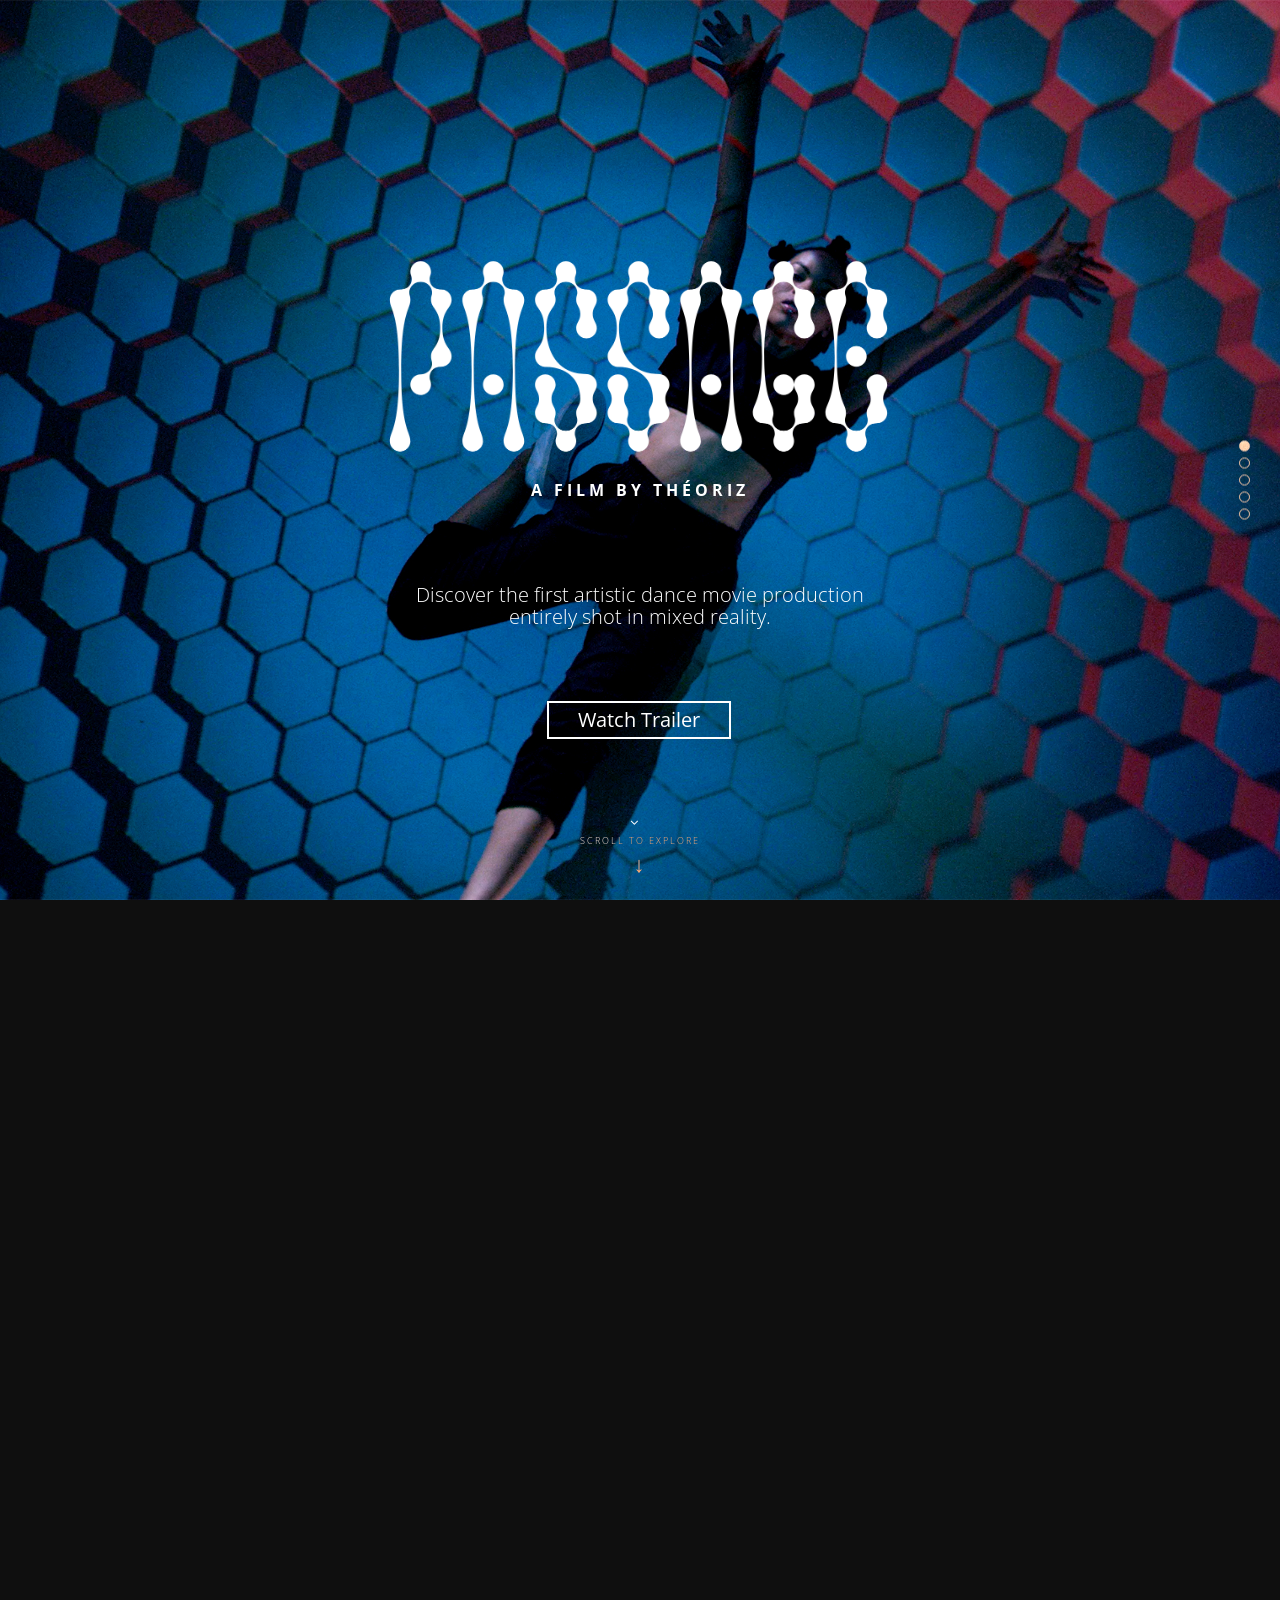
==== commit 3a650f85: "Drive film presentation animations with continuous native scroll" ====
--- a/index.html
+++ b/index.html
@@ -10,6 +10,7 @@
 <meta property="og:image" content="https://lyptik.github.io/passage-mixedreality-movie/assets/poster.webp">
 <meta property="og:description" content="Virtual worlds can be marvelous or dangerous. A film by THÉORIZ.">
 <meta name="twitter:card" content="summary_large_image">
+<link rel="preload" as="image" href="assets/original/images/hero.jpg" fetchpriority="high">
 <link rel="icon" href="assets/favicon.png" type="image/png">
 <link rel="stylesheet" href="assets/fonts.css">
 <link rel="stylesheet" href="assets/original/css/theme.css">
@@ -20,16 +21,20 @@
 <script src="assets/original/js/jquery.min.js"></script>
 <script src="assets/original/js/jquery.themepunch.tools.min.js"></script>
 <script src="assets/original/js/jquery.themepunch.revolution.min.js"></script>
-<script src="assets/original/js/prepare.js"></script>
-</head><body class="passage-slideshow">
+
+
+<link rel="stylesheet" href="assets/original/css/layers.css">
+<link rel="stylesheet" href="assets/scroll-story.css">
+<script src="assets/scroll-story.js" defer></script>
+</head>
+<body class="passage-slideshow scroll-page">
 <h1 class="screen-reader-text">PASSAGE — The mixed reality short movie</h1>
 <a class="accessible-link" href="accessible/">Read all film information without animations</a>
-<noscript><p class="no-script-message">This presentation uses JavaScript for its animations. <a href="accessible/">Read the film information, watch the videos and download the press kit here.</a></p></noscript>
-<div id="rev_slider_10_1_wrapper" class="rev_slider_wrapper fullscreen-container" data-source="gallery" style="background:#0f0f0f;padding:0px;">
-<!-- START REVOLUTION SLIDER 5.4.8.3 fullscreen mode -->
-	<div id="rev_slider_10_1" class="rev_slider fullscreenbanner" style="display:none;" data-version="5.4.8.3">
-<ul>	<!-- SLIDE  -->
-	<li data-index="rs-17" data-transition="crossfade" data-slotamount="default" data-hideafterloop="0" data-hideslideonmobile="off"  data-easein="default" data-easeout="default" data-thumb="assets/original/images/hero.jpg"  data-rotate="0"  data-saveperformance="off"  data-title="accueil" data-param1="" data-param2="" data-param3="" data-param4="" data-param5="" data-param6="" data-param7="" data-param8="" data-param9="" data-param10="" data-description="">
+<noscript><style>.scroll-story,.story-nav,.story-cue{display:none!important}</style><p class="no-script-message">This presentation uses JavaScript for its animations. <a href="accessible/">Read the film information, watch the videos and download the press kit here.</a></p></noscript>
+<main class="scroll-story" data-progress="0">
+  <div class="story-stage"><section id="home" class="story-scene" aria-label="Home" data-scene="0">
+  <div class="rev_slider_wrapper fullscreen-container" style="background:#0f0f0f;padding:0">
+    <div id="story_scene_0" class="rev_slider fullscreenbanner" style="display:none" data-version="5.4.8.3"><ul><li data-index="rs-17" data-transition="crossfade" data-slotamount="default" data-hideafterloop="0" data-hideslideonmobile="off"  data-easein="default" data-easeout="default" data-thumb="assets/original/images/hero.jpg"  data-rotate="0"  data-saveperformance="off"  data-title="accueil" data-param1="" data-param2="" data-param3="" data-param4="" data-param5="" data-param6="" data-param7="" data-param8="" data-param9="" data-param10="" data-description="">
 		<!-- MAIN IMAGE -->
 		<img src="assets/original/images/dummy.png"  alt="" title="PASSAGE-THEORIZ-FELI-low_3"  width="2825" height="1200" data-lazyload="assets/original/images/hero.jpg" data-bgposition="center center" data-bgfit="cover" data-bgrepeat="no-repeat" class="rev-slidebg" data-no-retina>
 		<!-- LAYERS -->
@@ -147,9 +152,12 @@
 			data-paddingleft="[35,35,35,35]"
 
 			style="z-index: 9; white-space: nowrap; font-size: 20px; line-height: 17px; font-weight: 400; color: #ffffff; letter-spacing: 0px;font-family:Open Sans;background-color:rgba(4,4,46,0);border-color:rgba(255,255,255,0);border-style:solid;border-width:2px 2px 2px 2px;cursor:pointer;"><i class="fa-icon-angle-down"></i> </div>
-	</li>
-	<!-- SLIDE  -->
-	<li data-index="rs-21" data-transition="fade" data-slotamount="default" data-hideafterloop="0" data-hideslideonmobile="off"  data-easein="default" data-easeout="default" data-masterspeed="300"  data-thumb="assets/original/images/about.png"  data-rotate="0"  data-saveperformance="off"  data-title="watch" data-param1="" data-param2="" data-param3="" data-param4="" data-param5="" data-param6="" data-param7="" data-param8="" data-param9="" data-param10="" data-description="">
+	</li></ul><div class="tp-bannertimer" style="display:none"></div></div>
+  </div>
+</section>
+<section id="about" class="story-scene" aria-label="About the film" data-scene="1">
+  <div class="rev_slider_wrapper fullscreen-container" style="background:#0f0f0f;padding:0">
+    <div id="story_scene_1" class="rev_slider fullscreenbanner" style="display:none" data-version="5.4.8.3"><ul><li data-index="rs-21" data-transition="fade" data-slotamount="default" data-hideafterloop="0" data-hideslideonmobile="off"  data-easein="default" data-easeout="default" data-masterspeed="300"  data-thumb="assets/original/images/about.png"  data-rotate="0"  data-saveperformance="off"  data-title="watch" data-param1="" data-param2="" data-param3="" data-param4="" data-param5="" data-param6="" data-param7="" data-param8="" data-param9="" data-param10="" data-description="">
 		<!-- MAIN IMAGE -->
 		<img src="assets/original/images/dummy.png"  alt="" title="PASSAGE-THEORIZ-OOB_FELI-low_4g"  width="2825" height="1900" data-lazyload="assets/original/images/about.png" data-bgposition="center center" data-bgfit="cover" data-bgrepeat="no-repeat" class="rev-slidebg" data-no-retina>
 		<!-- LAYERS -->
@@ -300,9 +308,12 @@
 			data-paddingleft="[35,35,35,35]"
 
 			style="z-index: 10; min-width: 113px; max-width: 113px; max-width: 52px; max-width: 52px; white-space: nowrap; font-size: 20px; line-height: 17px; font-weight: 400; color: #0a0a0a; letter-spacing: 0px;font-family:Open Sans;background-color:rgba(10,0,0,0);border-color:rgba(4,4,46,0);border-style:solid;border-width:2px 2px 2px 2px;cursor:pointer;"><i class="fa-icon-angle-down"></i> </div>
-	</li>
-	<!-- SLIDE  -->
-	<li data-index="rs-19" data-transition="fade" data-slotamount="default" data-hideafterloop="0" data-hideslideonmobile="off"  data-easein="default" data-easeout="default" data-masterspeed="300"  data-thumb="assets/original/images/transparent.png"  data-rotate="0"  data-saveperformance="off"  data-title="behind the scenes" data-param1="" data-param2="" data-param3="" data-param4="" data-param5="" data-param6="" data-param7="" data-param8="" data-param9="" data-param10="" data-description="">
+	</li></ul><div class="tp-bannertimer" style="display:none"></div></div>
+  </div>
+</section>
+<section id="behind-the-scenes" class="story-scene" aria-label="Behind the scenes" data-scene="2">
+  <div class="rev_slider_wrapper fullscreen-container" style="background:#000;padding:0">
+    <div id="story_scene_2" class="rev_slider fullscreenbanner" style="display:none" data-version="5.4.8.3"><ul><li data-index="rs-19" data-transition="fade" data-slotamount="default" data-hideafterloop="0" data-hideslideonmobile="off"  data-easein="default" data-easeout="default" data-masterspeed="300"  data-thumb="assets/original/images/transparent.png"  data-rotate="0"  data-saveperformance="off"  data-title="behind the scenes" data-param1="" data-param2="" data-param3="" data-param4="" data-param5="" data-param6="" data-param7="" data-param8="" data-param9="" data-param10="" data-description="">
 		<!-- MAIN IMAGE -->
 		<img src="assets/original/images/dummy.png" data-bgcolor='#000000' style='background:#000000' alt="" title="Home"  data-lazyload="assets/original/images/transparent.png" data-bgposition="center center" data-bgfit="cover" data-bgrepeat="no-repeat" class="rev-slidebg" data-no-retina>
 		<!-- LAYERS -->
@@ -420,9 +431,12 @@
 			data-paddingleft="[35,35,35,35]"
 
 			style="z-index: 9; min-width: 99px; max-width: 99px; white-space: nowrap; font-size: 20px; line-height: 17px; font-weight: 400; color: #ffffff; letter-spacing: 0px;font-family:Open Sans;background-color:rgba(4,4,46,0);border-color:rgba(4,4,46,0);border-style:solid;border-width:2px 2px 2px 2px;cursor:pointer;"><i class="fa-icon-angle-down"></i> </div>
-	</li>
-	<!-- SLIDE  -->
-	<li data-index="rs-27" data-transition="fade" data-slotamount="default" data-hideafterloop="0" data-hideslideonmobile="off"  data-easein="default" data-easeout="default" data-masterspeed="300"  data-thumb="assets/original/images/credits.jpg"  data-rotate="0"  data-saveperformance="off"  data-title="infos team" data-param1="" data-param2="" data-param3="" data-param4="" data-param5="" data-param6="" data-param7="" data-param8="" data-param9="" data-param10="" data-description="">
+	</li></ul><div class="tp-bannertimer" style="display:none"></div></div>
+  </div>
+</section>
+<section id="credits" class="story-scene" aria-label="Film information and team" data-scene="3">
+  <div class="rev_slider_wrapper fullscreen-container" style="background:#0f0f0f;padding:0">
+    <div id="story_scene_3" class="rev_slider fullscreenbanner" style="display:none" data-version="5.4.8.3"><ul><li data-index="rs-27" data-transition="fade" data-slotamount="default" data-hideafterloop="0" data-hideslideonmobile="off"  data-easein="default" data-easeout="default" data-masterspeed="300"  data-thumb="assets/original/images/credits.jpg"  data-rotate="0"  data-saveperformance="off"  data-title="infos team" data-param1="" data-param2="" data-param3="" data-param4="" data-param5="" data-param6="" data-param7="" data-param8="" data-param9="" data-param10="" data-description="">
 		<!-- MAIN IMAGE -->
 		<img src="assets/original/images/dummy.png"  alt="" title="PASSAGE-THEORIZ-OOB-5-lowc"  width="2825" height="1200" data-lazyload="assets/original/images/credits.jpg" data-bgposition="center center" data-bgfit="cover" data-bgrepeat="no-repeat" class="rev-slidebg" data-no-retina>
 		<!-- LAYERS -->
@@ -1388,9 +1402,12 @@
 			data-paddingleft="[35,35,35,35]"
 
 			style="z-index: 43; min-width: 98px; max-width: 98px; white-space: nowrap; font-size: 20px; line-height: 17px; font-weight: 400; color: #ffffff; letter-spacing: 0px;font-family:Open Sans;background-color:rgba(4,4,46,0);border-color:rgba(4,4,46,0);border-style:solid;border-width:2px 2px 2px 2px;cursor:pointer;"><i class="fa-icon-angle-down"></i> </div>
-	</li>
-	<!-- SLIDE  -->
-	<li data-index="rs-24" data-transition="fade" data-slotamount="default" data-hideafterloop="0" data-hideslideonmobile="off"  data-easein="default" data-easeout="default" data-masterspeed="300"  data-thumb="assets/original/images/contact.jpg"  data-rotate="0"  data-saveperformance="off"  data-title="contact" data-param1="" data-param2="" data-param3="" data-param4="" data-param5="" data-param6="" data-param7="" data-param8="" data-param9="" data-param10="" data-description="">
+	</li></ul><div class="tp-bannertimer" style="display:none"></div></div>
+  </div>
+</section>
+<section id="contact" class="story-scene" aria-label="Contact and press kit" data-scene="4">
+  <div class="rev_slider_wrapper fullscreen-container" style="background:#0f0f0f;padding:0">
+    <div id="story_scene_4" class="rev_slider fullscreenbanner" style="display:none" data-version="5.4.8.3"><ul><li data-index="rs-24" data-transition="fade" data-slotamount="default" data-hideafterloop="0" data-hideslideonmobile="off"  data-easein="default" data-easeout="default" data-masterspeed="300"  data-thumb="assets/original/images/contact.jpg"  data-rotate="0"  data-saveperformance="off"  data-title="contact" data-param1="" data-param2="" data-param3="" data-param4="" data-param5="" data-param6="" data-param7="" data-param8="" data-param9="" data-param10="" data-description="">
 		<!-- MAIN IMAGE -->
 		<img src="assets/original/images/dummy.png"  alt="" title="nnnnn"  width="993" height="420" data-lazyload="assets/original/images/contact.jpg" data-bgposition="center center" data-bgfit="cover" data-bgrepeat="no-repeat" class="rev-slidebg" data-no-retina>
 		<!-- LAYERS -->
@@ -1576,131 +1593,14 @@
 			data-paddingleft="[35,35,35,35]"
 
 			style="z-index: 12; white-space: nowrap; font-size: 24px; line-height: 17px; font-weight: 400; color: #ffffff; letter-spacing: px;font-family:Open Sans;background-color:rgba(0,0,0,0);border-color:rgb(255,255,255);border-style:solid;border-width:2px 2px 2px 2px;outline:none;box-shadow:none;box-sizing:border-box;-moz-box-sizing:border-box;-webkit-box-sizing:border-box;cursor:pointer;">Contact us </div>
-	</li>
-</ul>
-<script>var htmlDiv = document.getElementById("rs-plugin-settings-inline-css"); var htmlDivCss="";
-						if(htmlDiv) {
-							htmlDiv.innerHTML = htmlDiv.innerHTML + htmlDivCss;
-						}else{
-							var htmlDiv = document.createElement("div");
-							htmlDiv.innerHTML = "<style>" + htmlDivCss + "</style>";
-							document.getElementsByTagName("head")[0].appendChild(htmlDiv.childNodes[0]);
-						}
-					</script>
-<div class="tp-bannertimer tp-bottom" style="visibility: hidden !important;"></div>	</div>
-<script>var htmlDiv = document.getElementById("rs-plugin-settings-inline-css"); var htmlDivCss=".tp-caption.title-silverscreen,.title-silverscreen{color:#ffffff;font-size:80px;line-height:90px;font-weight:400;font-style:normal;font-family:Six Caps;text-decoration:none;background-color:transparent;border-color:transparent;border-style:none;border-width:0 0 0 0px;border-radius:0 0 0 0px}.tp-caption.ButtonComingSoon,.ButtonComingSoon{color:#ffffff;font-size:20px;line-height:17px;font-weight:400;font-style:normal;font-family:Open Sans;text-decoration:none;background-color:#04042e;border-color:#04042e;border-style:solid;border-width:2px 2px 2px 2px;border-radius:0px 0px 0px 0px}.tp-caption.ButtonComingSoon:hover,.ButtonComingSoon:hover{color:#04042e;text-decoration:none;background-color:rgba(4,4,46,0);border-color:#04042e;border-style:solid;border-width:2px 2px 2px 2px;border-radius:0px 0px 0px 0px;cursor:pointer}.tp-caption.ButtonComingSoon,.ButtonComingSoon{color:#ffffff;font-size:20px;line-height:17px;font-weight:400;font-style:normal;font-family:Open Sans;text-decoration:none;background-color:#04042e;border-color:#04042e;border-style:solid;border-width:2px 2px 2px 2px;border-radius:0px 0px 0px 0px}.tp-caption.ButtonComingSoon:hover,.ButtonComingSoon:hover{color:#04042e;text-decoration:none;background-color:rgba(4,4,46,0);border-color:#04042e;border-style:solid;border-width:2px 2px 2px 2px;border-radius:0px 0px 0px 0px;cursor:pointer}";
-				if(htmlDiv) {
-					htmlDiv.innerHTML = htmlDiv.innerHTML + htmlDivCss;
-				}else{
-					var htmlDiv = document.createElement("div");
-					htmlDiv.innerHTML = "<style>" + htmlDivCss + "</style>";
-					document.getElementsByTagName("head")[0].appendChild(htmlDiv.childNodes[0]);
-				}
-			</script>
-		<script type="text/javascript">
-
-			
-var revapi10,
-	tpj;	
-(function() {			
-	if (!/loaded|interactive|complete/.test(document.readyState)) document.addEventListener("DOMContentLoaded",onLoad); else onLoad();	
-	function onLoad() {				
-		if (tpj===undefined) { tpj = jQuery; if("off" == "on") tpj.noConflict();}
-	if(tpj("#rev_slider_10_1").revolution == undefined){
-		revslider_showDoubleJqueryError("#rev_slider_10_1");
-	}else{
-		revapi10 = tpj("#rev_slider_10_1").show().revolution({
-			sliderType:"standard",
-			jsFileLocation:"assets/original/js/",
-			sliderLayout:"fullscreen",
-			dottedOverlay:"none",
-			delay:500000,
-			navigation: {
-				keyboardNavigation:"on",
-				keyboard_direction: "vertical",
-				mouseScrollNavigation:"carousel",
- 							mouseScrollReverse:"default",
-				onHoverStop:"on",
-				touch:{
-					touchenabled:"on",
-					touchOnDesktop:"off",
-					swipe_threshold: 75,
-					swipe_min_touches: 1,
-					swipe_direction: "vertical",
-					drag_block_vertical: false
-				}
-				,
-				bullets: {
-					enable:true,
-					hide_onmobile:false,
-					style:"hermes-1",
-					hide_onleave:false,
-					direction:"vertical",
-					h_align:"right",
-					v_align:"center",
-					h_offset:30,
-					v_offset:30,
-					space:6,
-					tmp:''
-				}
-			},
-			responsiveLevels:[1240,1024,778,480],
-			visibilityLevels:[1240,1024,778,480],
-			gridwidth:[1300,1100,778,480],
-			gridheight:[1100,768,960,720],
-			lazyType:"smart",
-			shadow:0,
-			spinner:"spinner2",
-			stopLoop:"off",
-			stopAfterLoops:-1,
-			stopAtSlide:-1,
-			shuffle:"off",
-			autoHeight:"off",
-			fullScreenAutoWidth:"off",
-			fullScreenAlignForce:"off",
-			fullScreenOffsetContainer: ".touch .edgtf-mobile-header",
-			fullScreenOffset: "",
-			disableProgressBar:"on",
-			hideThumbsOnMobile:"off",
-			hideSliderAtLimit:0,
-			hideCaptionAtLimit:0,
-			hideAllCaptionAtLilmit:0,
-			debugMode:false,
-			fallbacks: {
-				simplifyAll:"off",
-				nextSlideOnWindowFocus:"off",
-				disableFocusListener:false,
-			}
-		});
-	}; /* END OF revapi call */
-	
- }; /* END OF ON LOAD FUNCTION */
-}()); /* END OF WRAPPING FUNCTION */
-</script>
-		<script>
-					var htmlDivCss = ' #rev_slider_10_1_wrapper .tp-loader.spinner2{ background-color: #FFFFFF !important; } ';
-					var htmlDiv = document.getElementById('rs-plugin-settings-inline-css');
-					if(htmlDiv) {
-						htmlDiv.innerHTML = htmlDiv.innerHTML + htmlDivCss;
-					}
-					else{
-						var htmlDiv = document.createElement('div');
-						htmlDiv.innerHTML = '<style>' + htmlDivCss + '</style>';
-						document.getElementsByTagName('head')[0].appendChild(htmlDiv.childNodes[0]);
-					}
-					</script>
-					<script>
-					var htmlDivCss = unescape("%23rev_slider_10_1%20.hermes-1.tp-bullets%20%7B%0A%7D%0A%0A%23rev_slider_10_1%20.hermes-1%20.tp-bullet%20%7B%0A%20%20%20%20overflow%3Ahidden%3B%0A%20%20%20%20border-radius%3A50%25%3B%0A%20%20%20%20width%3A9px%3B%0A%20%20%20%20height%3A9px%3B%0A%20%20%20%20background-color%3A%20rgba%280%2C%200%2C%200%2C%200%29%3B%0A%20%20%20%20border%3A1px%20solid%20%23fff%3B%0A%20%20%20%20box-sizing%3A%20border-box%3B%0A%20%20%20%20-webkit-transition%3A%20background%200.3s%20ease%3B%0A%20%20%20%20transition%3A%20background%200.3s%20ease%3B%0A%20%20%20%20position%3Aabsolute%3B%0A%7D%0A%0A%23rev_slider_10_1%20.hermes-1%20.tp-bullet%3Ahover%20%7B%0A%09%20%20background-color%3A%20rgba%280%2C0%2C0%2C0.21%29%3B%0A%7D%0A%23rev_slider_10_1%20.hermes-1%20.tp-bullet%3Aafter%20%7B%0A%20%20content%3A%20%27%20%27%3B%0A%20%20position%3A%20absolute%3B%0A%20%20bottom%3A%200%3B%0A%20%20height%3A%200%3B%0A%20%20left%3A%200%3B%0A%20%20width%3A%20100%25%3B%0A%20%20background-color%3A%20rgb%28255%2C%20255%2C%20255%29%3B%0A%20%20-webkit-transition%3A%20height%200.3s%20ease%3B%0A%20%20transition%3A%20height%200.3s%20ease%3B%0A%7D%0A%23rev_slider_10_1%20.hermes-1%20.tp-bullet.selected%3Aafter%20%7B%0A%20%20height%3A100%25%3B%0A%7D%0A%0A");
-					var htmlDiv = document.getElementById('rs-plugin-settings-inline-css');
-					if(htmlDiv) {
-						htmlDiv.innerHTML = htmlDiv.innerHTML + htmlDivCss;
-					}
-					else{
-						var htmlDiv = document.createElement('div');
-						htmlDiv.innerHTML = '<style>' + htmlDivCss + '</style>';
-						document.getElementsByTagName('head')[0].appendChild(htmlDiv.childNodes[0]);
-					}
-				  </script>
-				</div><!-- END REVOLUTION SLIDER -->
-<script src="assets/original/js/static.js"></script>
+	</li></ul><div class="tp-bannertimer" style="display:none"></div></div>
+  </div>
+</section></div>
+</main>
+<nav class="story-nav" aria-label="Film sections"><a href="#home" class="story-dot" data-scroll-to="0" aria-label="Home" title="Home"><span class="screen-reader-text">Home</span></a>
+<a href="#about" class="story-dot" data-scroll-to="1" aria-label="About the film" title="About the film"><span class="screen-reader-text">About the film</span></a>
+<a href="#behind-the-scenes" class="story-dot" data-scroll-to="2" aria-label="Behind the scenes" title="Behind the scenes"><span class="screen-reader-text">Behind the scenes</span></a>
+<a href="#credits" class="story-dot" data-scroll-to="3" aria-label="Film information and team" title="Film information and team"><span class="screen-reader-text">Film information and team</span></a>
+<a href="#contact" class="story-dot" data-scroll-to="4" aria-label="Contact and press kit" title="Contact and press kit"><span class="screen-reader-text">Contact and press kit</span></a></nav>
+<a class="story-cue" href="#about" data-scroll-to="1"><span>Scroll to explore</span><span aria-hidden="true">↓</span></a>
 </body></html>
--- a/assets/original/css/layers.css
+++ b/assets/original/css/layers.css
@@ -0,0 +1,2 @@
+/* Original caption and hover styles. */
+.tp-caption.title-silverscreen,.title-silverscreen{color:#ffffff;font-size:80px;line-height:90px;font-weight:400;font-style:normal;font-family:Six Caps;text-decoration:none;background-color:transparent;border-color:transparent;border-style:none;border-width:0 0 0 0px;border-radius:0 0 0 0px}.tp-caption.ButtonComingSoon,.ButtonComingSoon{color:#ffffff;font-size:20px;line-height:17px;font-weight:400;font-style:normal;font-family:Open Sans;text-decoration:none;background-color:#04042e;border-color:#04042e;border-style:solid;border-width:2px 2px 2px 2px;border-radius:0px 0px 0px 0px}.tp-caption.ButtonComingSoon:hover,.ButtonComingSoon:hover{color:#04042e;text-decoration:none;background-color:rgba(4,4,46,0);border-color:#04042e;border-style:solid;border-width:2px 2px 2px 2px;border-radius:0px 0px 0px 0px;cursor:pointer}.tp-caption.ButtonComingSoon,.ButtonComingSoon{color:#ffffff;font-size:20px;line-height:17px;font-weight:400;font-style:normal;font-family:Open Sans;text-decoration:none;background-color:#04042e;border-color:#04042e;border-style:solid;border-width:2px 2px 2px 2px;border-radius:0px 0px 0px 0px}.tp-caption.ButtonComingSoon:hover,.ButtonComingSoon:hover{color:#04042e;text-decoration:none;background-color:rgba(4,4,46,0);border-color:#04042e;border-style:solid;border-width:2px 2px 2px 2px;border-radius:0px 0px 0px 0px;cursor:pointer}
--- a/assets/scroll-story.css
+++ b/assets/scroll-story.css
@@ -0,0 +1,25 @@
+/* Native document scrolling supplies the timeline. No wheel/touch interception. */
+html { scroll-behavior: auto; scroll-snap-type: none; }
+body.scroll-page { margin: 0; overflow: visible !important; overflow-anchor: none; background: #0f0f0f; }
+.scroll-story { position: relative; height: calc(var(--story-height, 100svh) * 6.6); }
+.story-stage { position: sticky; top: 0; width: 100%; height: var(--story-height, 100svh); overflow: hidden; isolation: isolate; }
+.story-scene { position: absolute; inset: 0; width: 100%; height: 100%; opacity: 0; pointer-events: none; }
+.story-scene:first-child { opacity: 1; }
+.story-scene > .rev_slider_wrapper { width: 100%; height: 100%; }
+.story-scene .slotholder { transform-origin: center; }
+.story-nav { position: fixed; z-index: 10000; right: 30px; top: calc(50% + 30px); transform: translateY(-50%); display: grid; gap: 6px; mix-blend-mode: difference; }
+.story-dot { display: block; position: relative; width: 9px; height: 9px; border: 1px solid white; border-radius: 50%; background: linear-gradient(to top, white var(--fill, 0%), transparent var(--fill, 0%)); }
+.story-dot::before { content: ''; position: absolute; inset: -9px; }
+.story-dot:focus-visible { outline: 2px solid white; outline-offset: 7px; }
+.story-cue { position: fixed; z-index: 10000; bottom: 22px; left: 50%; transform: translateX(-50%); display: grid; justify-items: center; gap: 1px; color: white; text-decoration: none; mix-blend-mode: difference; font: 300 9px/1.7 'Open Sans',sans-serif; letter-spacing: 2px; text-transform: uppercase; }
+.story-cue:hover { color: white; }
+.story-cue span:last-child { font-size: 22px; line-height: 1.3; }
+.story-cue:focus-visible { outline: 2px solid white; outline-offset: 7px; }
+.story-reduced .scroll-story { height: auto !important; }
+.story-reduced .story-stage { position: relative; height: auto; overflow: visible; }
+.story-reduced .story-scene { position: relative; opacity: 1 !important; height: var(--story-height, 100svh); pointer-events: auto; }
+.story-reduced .story-cue { display: none; }
+@media(max-width:600px) {
+  .story-nav { right: 24px; }
+  .story-cue { bottom: 15px; font-size: 8px; }
+}
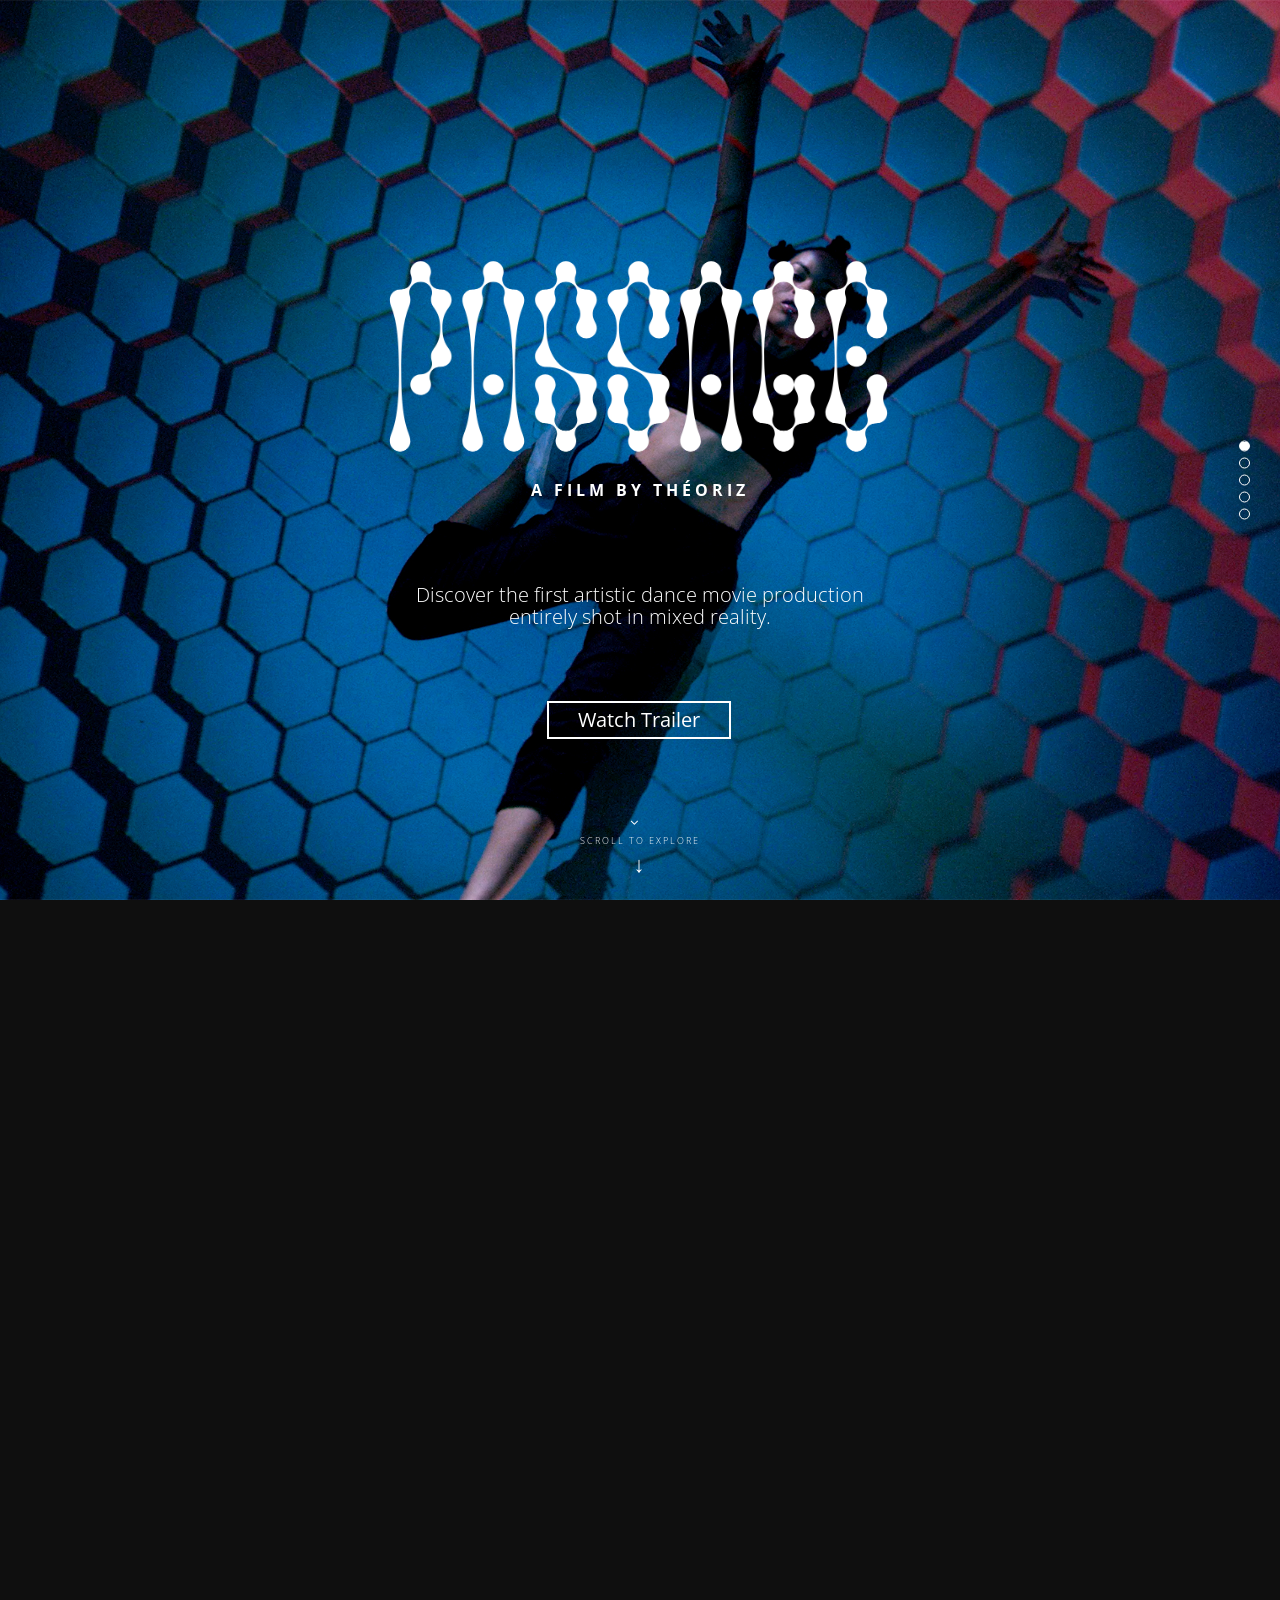
==== commit 55aa5664: "Version scroll assets so published refinements refresh immediately" ====
--- a/index.html
+++ b/index.html
@@ -24,8 +24,8 @@
 
 
 <link rel="stylesheet" href="assets/original/css/layers.css">
-<link rel="stylesheet" href="assets/scroll-story.css">
-<script src="assets/scroll-story.js" defer></script>
+<link rel="stylesheet" href="assets/scroll-story.css?v=fcf3408">
+<script src="assets/scroll-story.js?v=fcf3408" defer></script>
 </head>
 <body class="passage-slideshow scroll-page">
 <h1 class="screen-reader-text">PASSAGE — The mixed reality short movie</h1>
--- a/assets/scroll-story.css
+++ b/assets/scroll-story.css
@@ -7,11 +7,11 @@
 .story-scene:first-child { opacity: 1; }
 .story-scene > .rev_slider_wrapper { width: 100%; height: 100%; }
 .story-scene .slotholder { transform-origin: center; }
-.story-nav { position: fixed; z-index: 10000; right: 30px; top: calc(50% + 30px); transform: translateY(-50%); display: grid; gap: 6px; mix-blend-mode: difference; }
-.story-dot { display: block; position: relative; width: 9px; height: 9px; border: 1px solid white; border-radius: 50%; background: linear-gradient(to top, white var(--fill, 0%), transparent var(--fill, 0%)); }
+.story-nav { position: fixed; z-index: 10000; right: 30px; top: calc(50% + 30px); transform: translateY(-50%); display: grid; gap: 6px; color: var(--nav-ink, #fff); filter: drop-shadow(0 0 1px #0004); }
+.story-dot { display: block; position: relative; width: 9px; height: 9px; border: 1px solid currentColor; border-radius: 50%; color: inherit; background: linear-gradient(to top, currentColor var(--fill, 0%), transparent var(--fill, 0%)); }
 .story-dot::before { content: ''; position: absolute; inset: -9px; }
-.story-dot:focus-visible { outline: 2px solid white; outline-offset: 7px; }
-.story-cue { position: fixed; z-index: 10000; bottom: 22px; left: 50%; transform: translateX(-50%); display: grid; justify-items: center; gap: 1px; color: white; text-decoration: none; mix-blend-mode: difference; font: 300 9px/1.7 'Open Sans',sans-serif; letter-spacing: 2px; text-transform: uppercase; }
+.story-dot:focus-visible { outline: 2px solid currentColor; outline-offset: 7px; }
+.story-cue { position: fixed; z-index: 10000; bottom: 22px; left: 50%; transform: translateX(-50%); display: grid; justify-items: center; gap: 1px; color: white; text-decoration: none; text-shadow: 0 1px 8px #0008; font: 300 9px/1.7 'Open Sans',sans-serif; letter-spacing: 2px; text-transform: uppercase; }
 .story-cue:hover { color: white; }
 .story-cue span:last-child { font-size: 22px; line-height: 1.3; }
 .story-cue:focus-visible { outline: 2px solid white; outline-offset: 7px; }
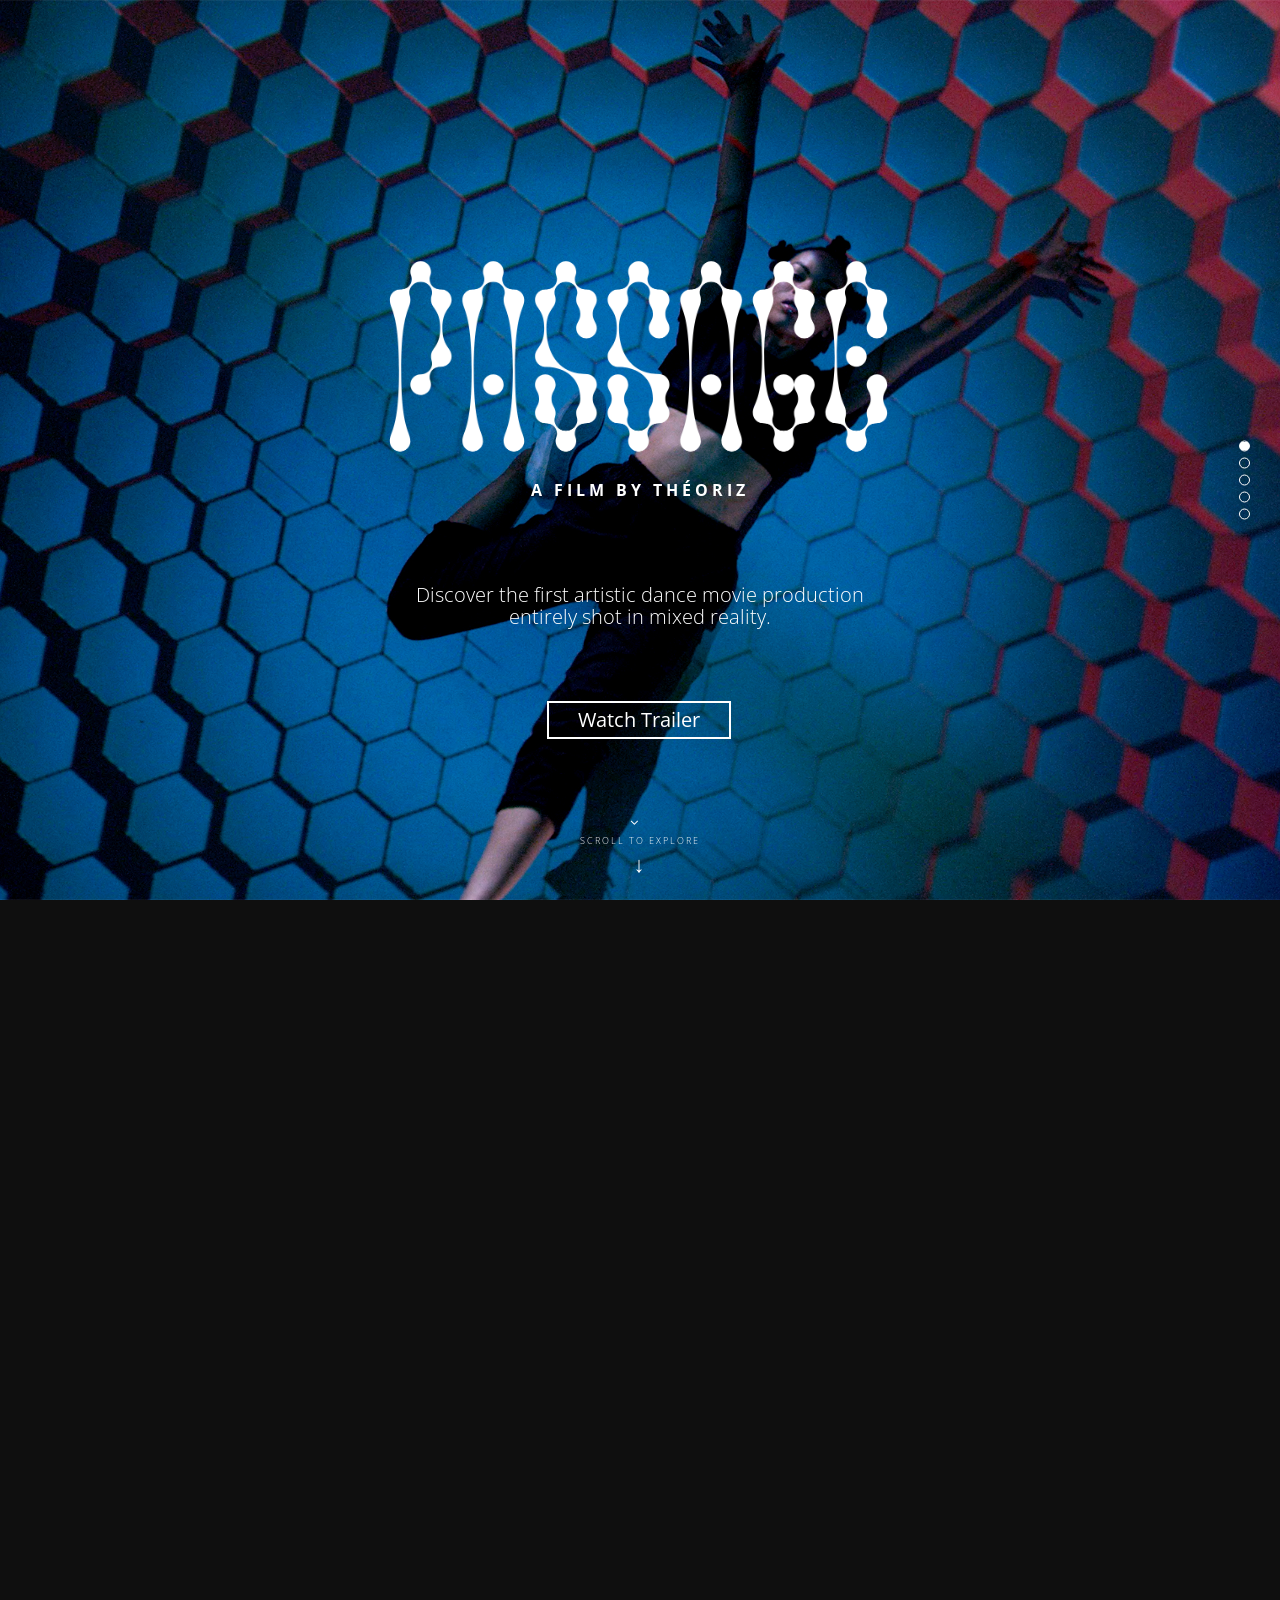
==== commit feb279e2: "Refine button interaction and add reading pauses to scrolling" ====
--- a/index.html
+++ b/index.html
@@ -16,7 +16,7 @@
 <link rel="stylesheet" href="assets/original/css/theme.css">
 <link rel="stylesheet" href="assets/original/css/settings.css">
 <link rel="stylesheet" href="assets/original/css/font-awesome.css">
-<link rel="stylesheet" href="assets/original/css/static.css">
+<link rel="stylesheet" href="assets/original/css/static.css?v=retakes-20261022">
 <style id="rs-plugin-settings-inline-css"></style>
 <script src="assets/original/js/jquery.min.js"></script>
 <script src="assets/original/js/jquery.themepunch.tools.min.js"></script>
@@ -24,8 +24,8 @@
 
 
 <link rel="stylesheet" href="assets/original/css/layers.css">
-<link rel="stylesheet" href="assets/scroll-story.css?v=fcf3408">
-<script src="assets/scroll-story.js?v=fcf3408" defer></script>
+<link rel="stylesheet" href="assets/scroll-story.css?v=retakes-20261022">
+<script src="assets/scroll-story.js?v=retakes-20261022" defer></script>
 </head>
 <body class="passage-slideshow scroll-page">
 <h1 class="screen-reader-text">PASSAGE — The mixed reality short movie</h1>
--- a/assets/original/css/static.css
+++ b/assets/original/css/static.css
@@ -9,6 +9,16 @@
 }
 body::before, body::after { display: none !important; }
 body { background: transparent; }
+html, body { overscroll-behavior: none; }
+/* Controls behave like buttons, while ordinary copy remains selectable. */
+[role="button"], [data-actions], .rev-btn, button,
+.story-dot, .story-cue,
+[role="button"] *, [data-actions] *, .rev-btn *, button * {
+  -webkit-user-select: none !important;
+  user-select: none !important;
+  -webkit-tap-highlight-color: transparent;
+  touch-action: manipulation;
+}
 .screen-reader-text, .accessible-link {
   position: absolute;
   width: 1px;
--- a/assets/scroll-story.css
+++ b/assets/scroll-story.css
@@ -1,7 +1,7 @@
 /* Native document scrolling supplies the timeline. No wheel/touch interception. */
 html { scroll-behavior: auto; scroll-snap-type: none; }
 body.scroll-page { margin: 0; overflow: visible !important; overflow-anchor: none; background: #0f0f0f; }
-.scroll-story { position: relative; height: calc(var(--story-height, 100svh) * 6.6); }
+.scroll-story { position: relative; height: calc(var(--story-height, 100svh) * 10.85); }
 .story-stage { position: sticky; top: 0; width: 100%; height: var(--story-height, 100svh); overflow: hidden; isolation: isolate; }
 .story-scene { position: absolute; inset: 0; width: 100%; height: 100%; opacity: 0; pointer-events: none; }
 .story-scene:first-child { opacity: 1; }
